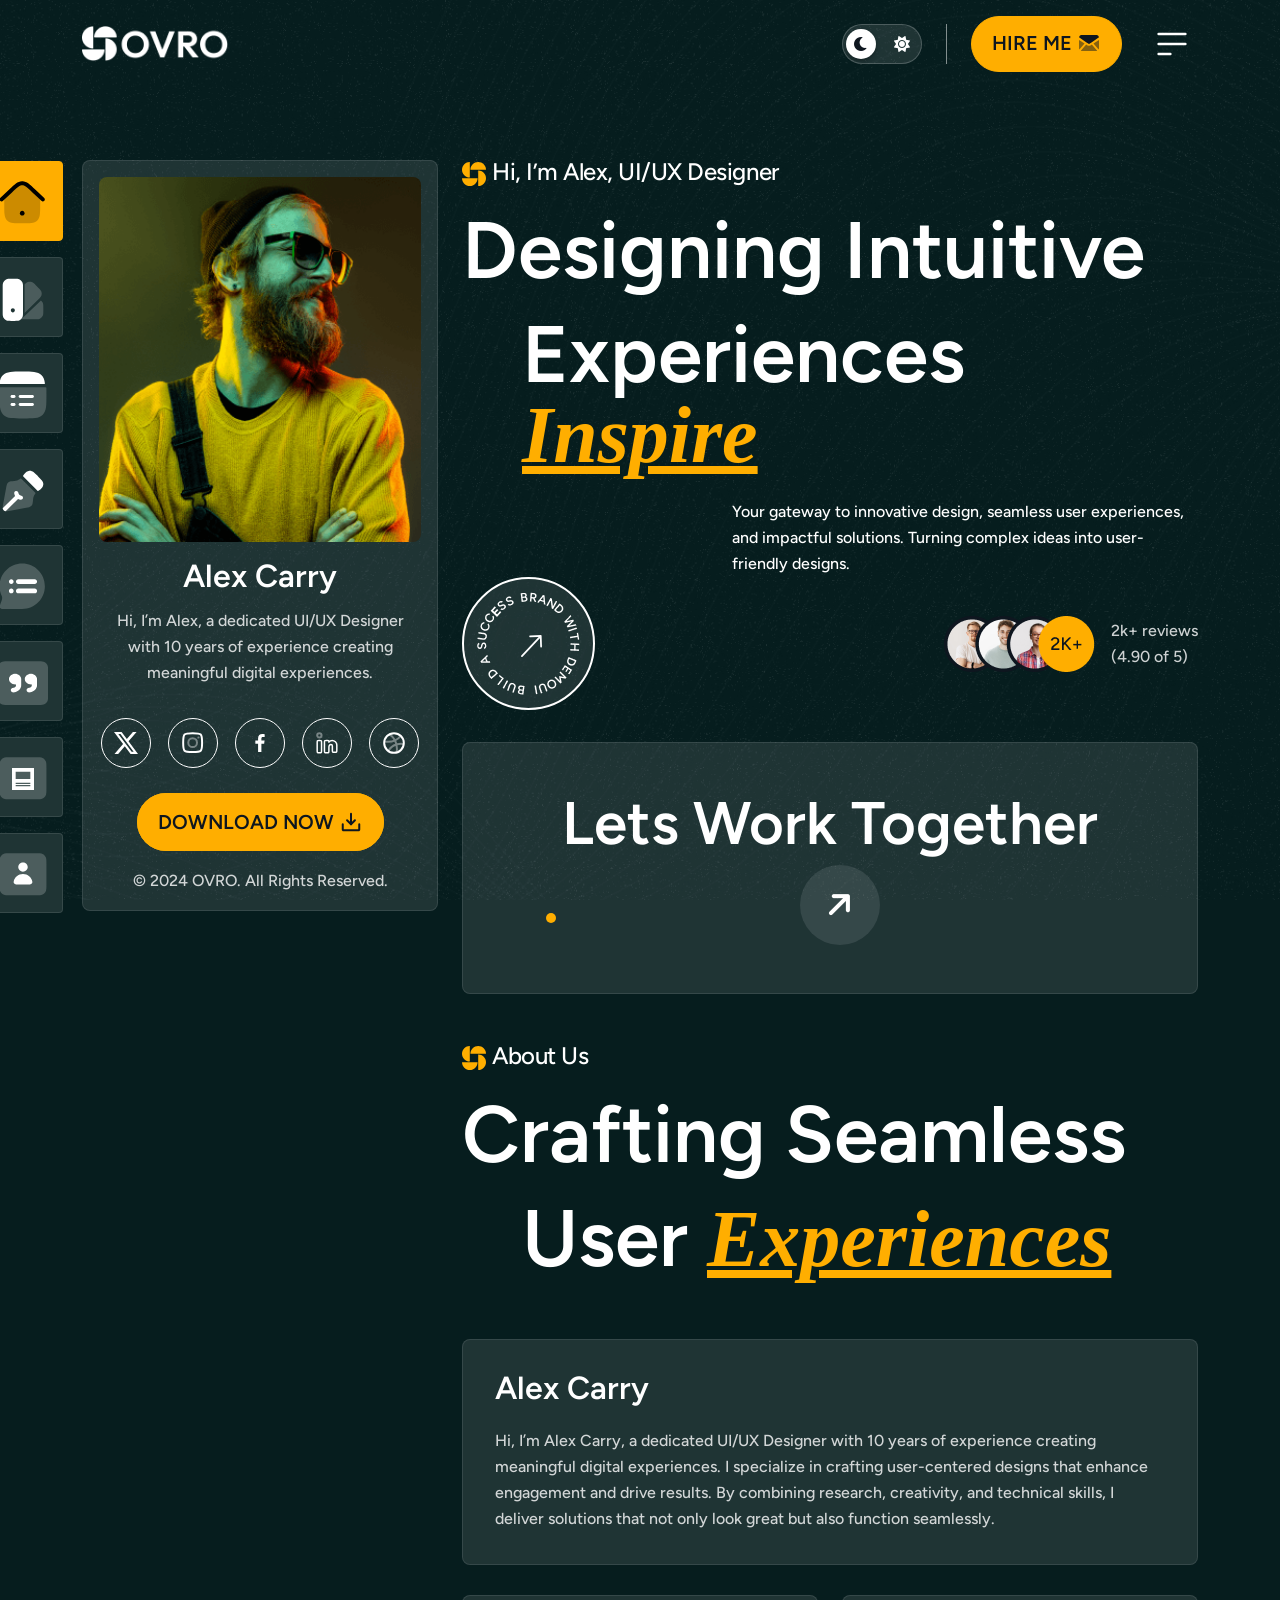
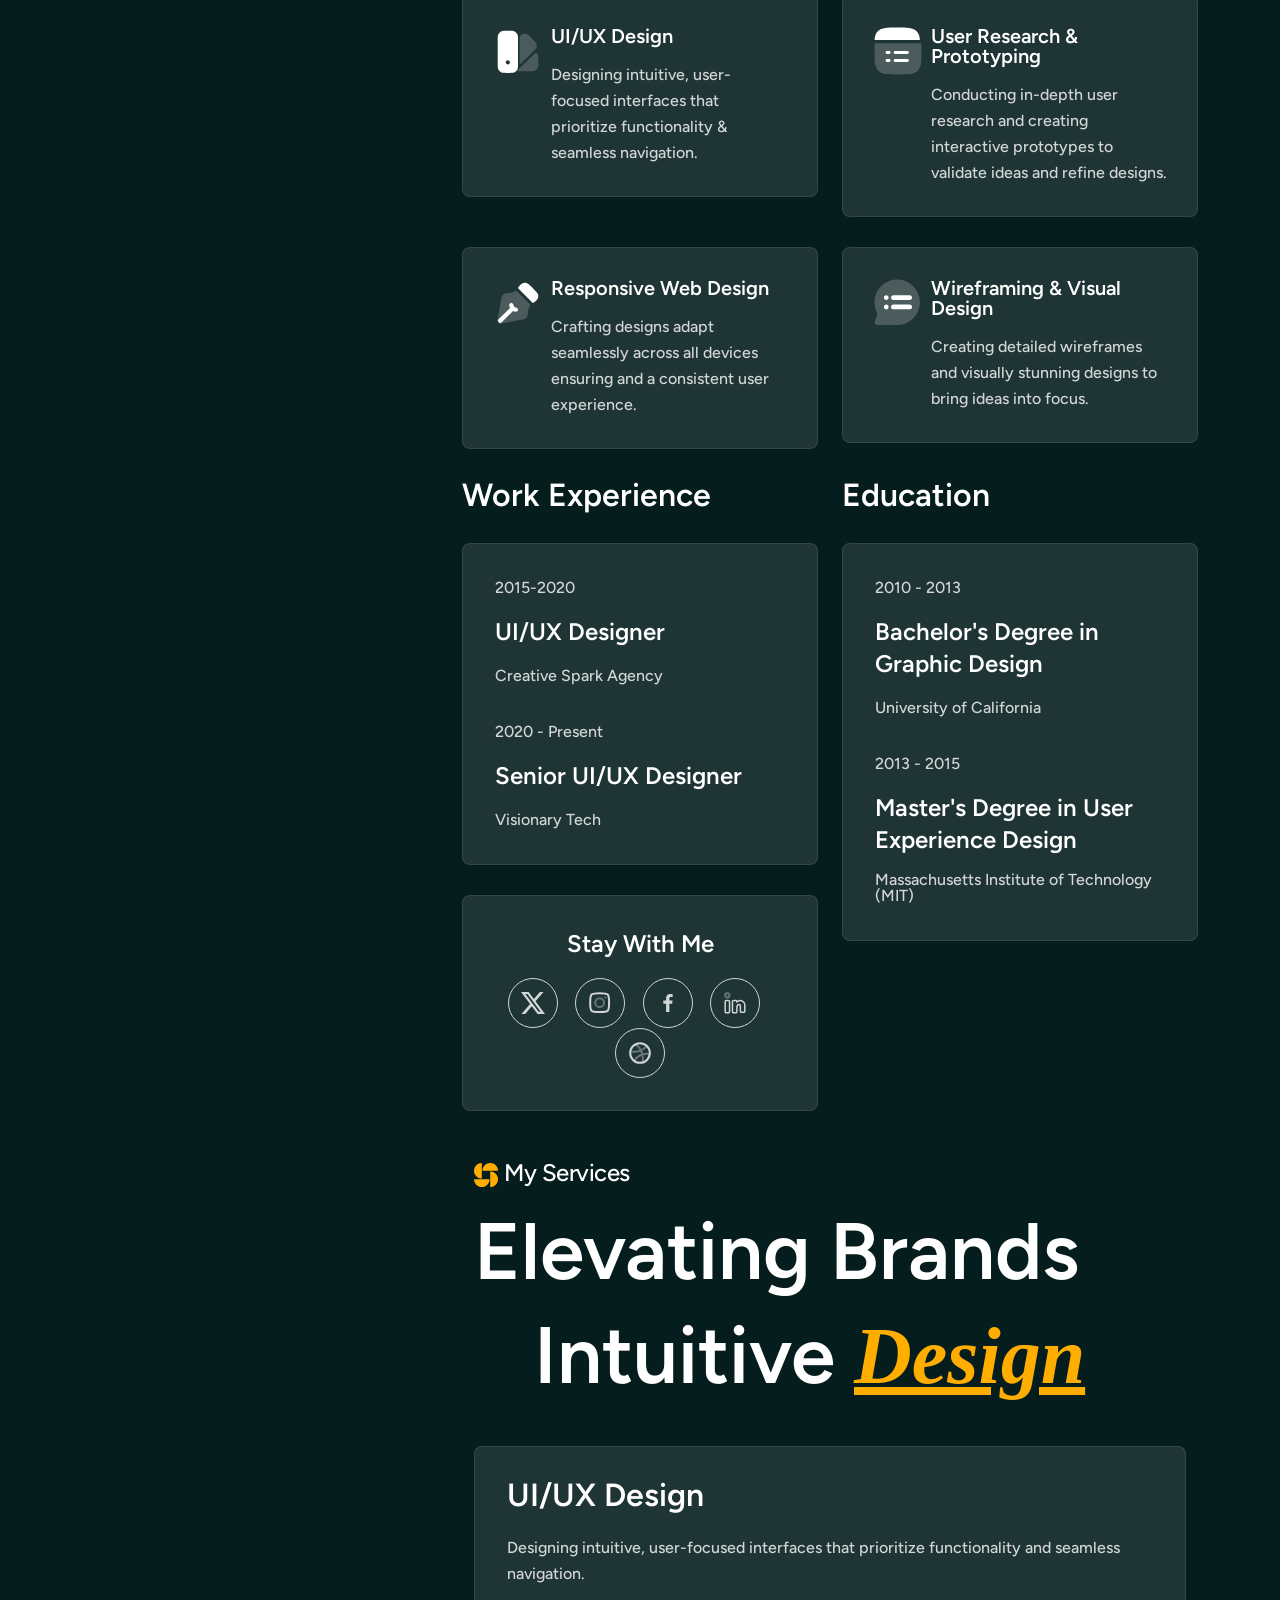
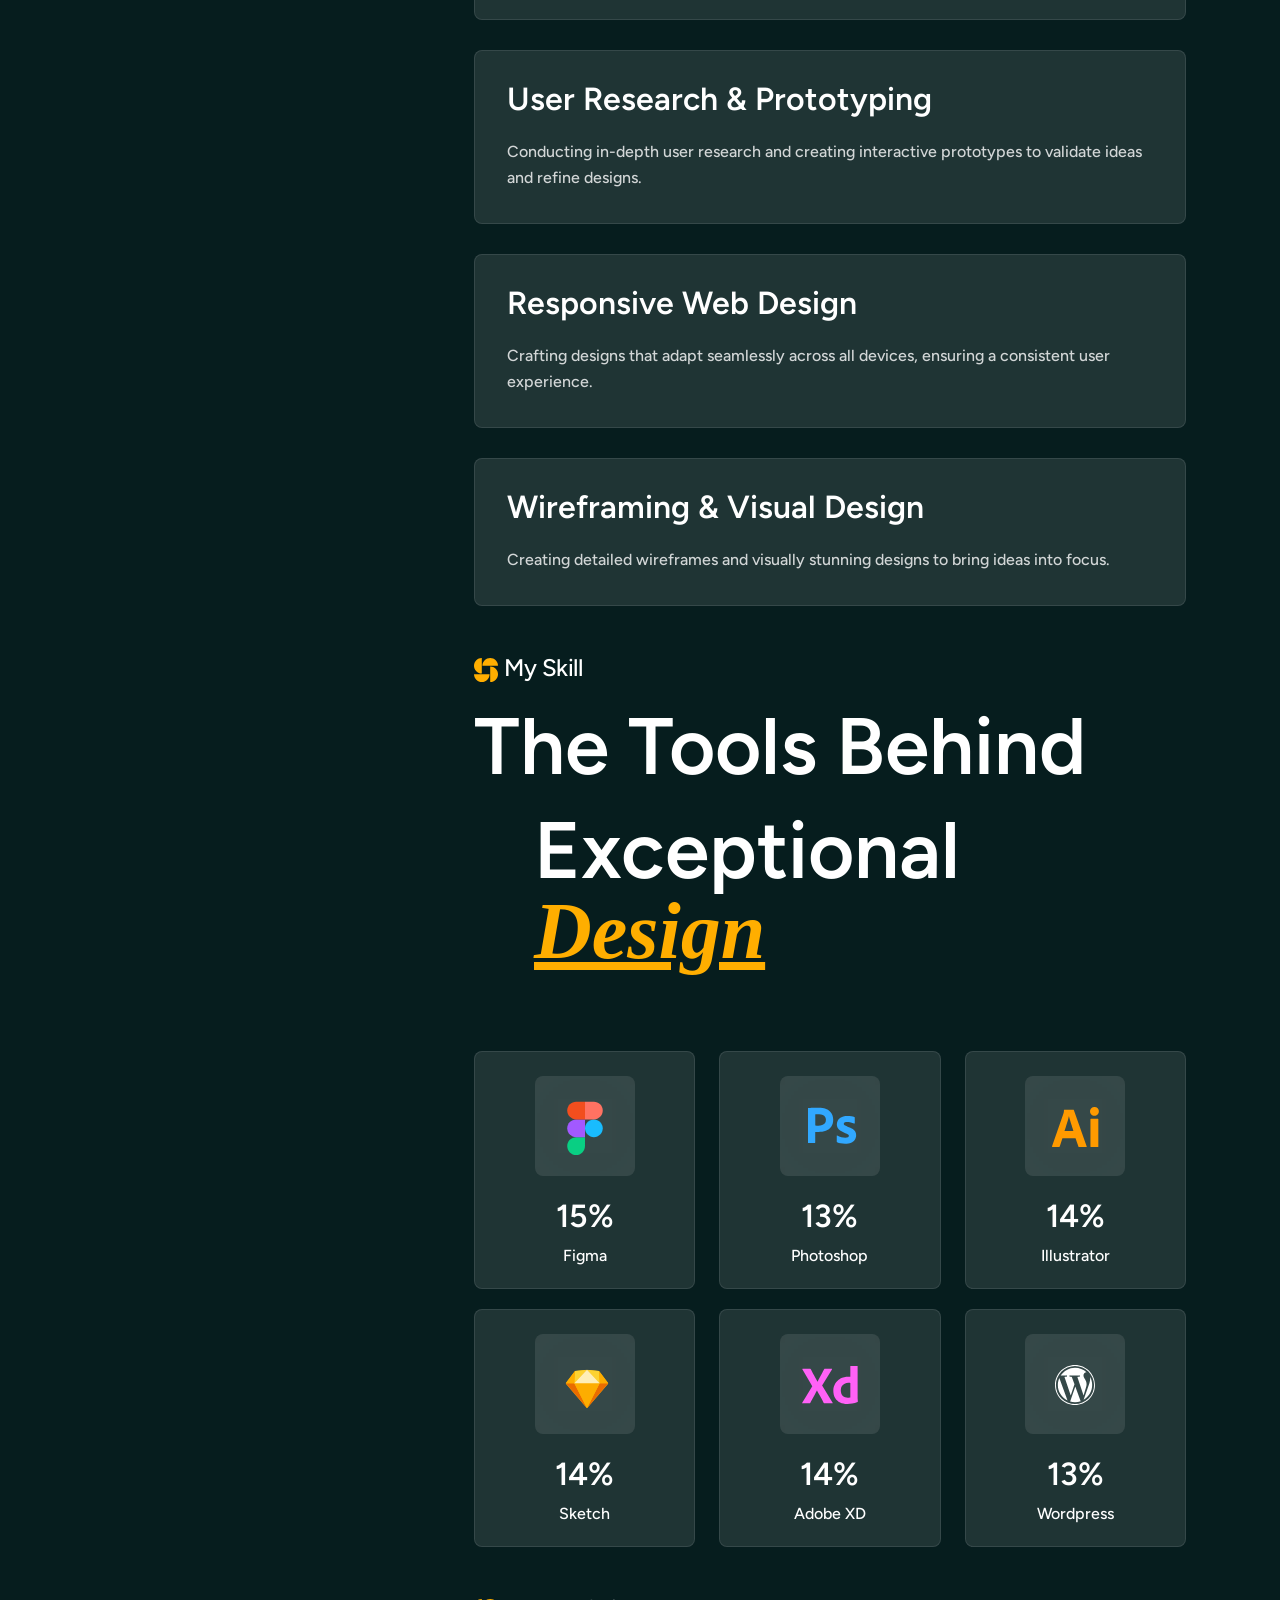
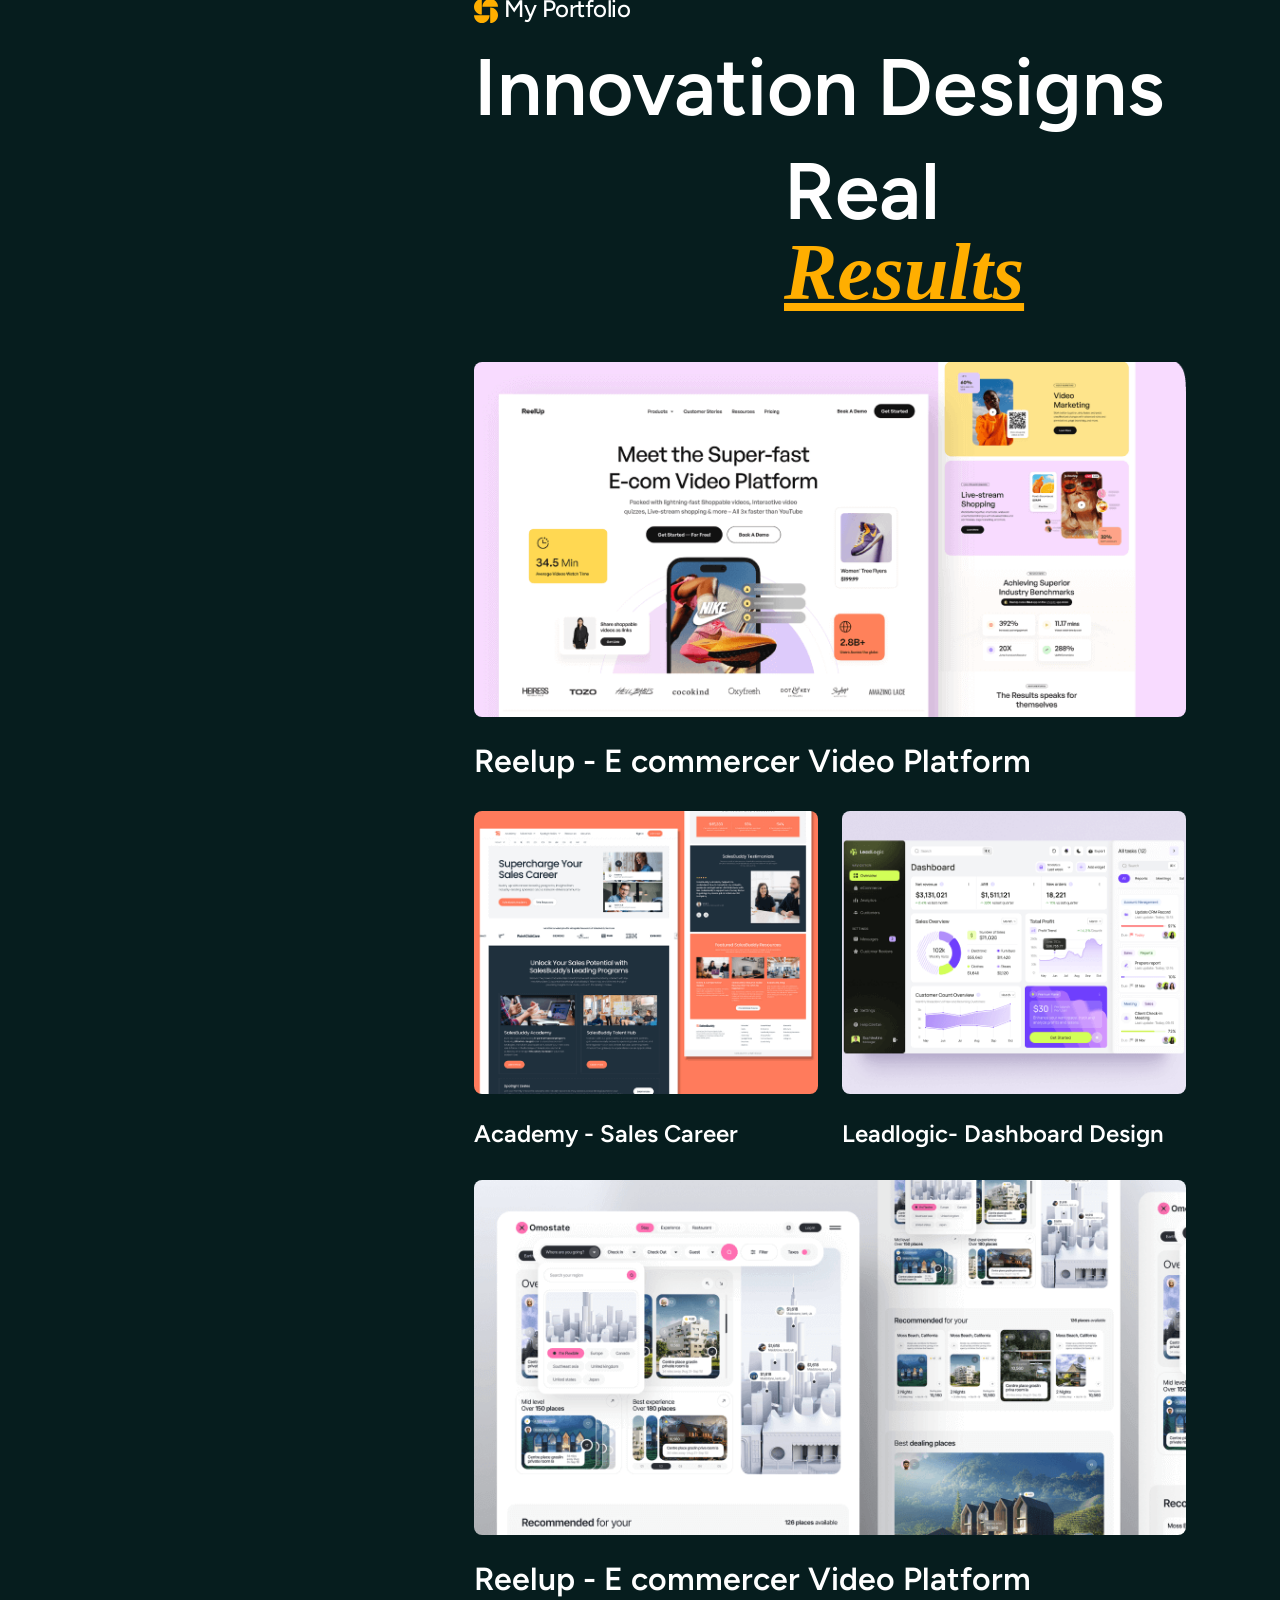
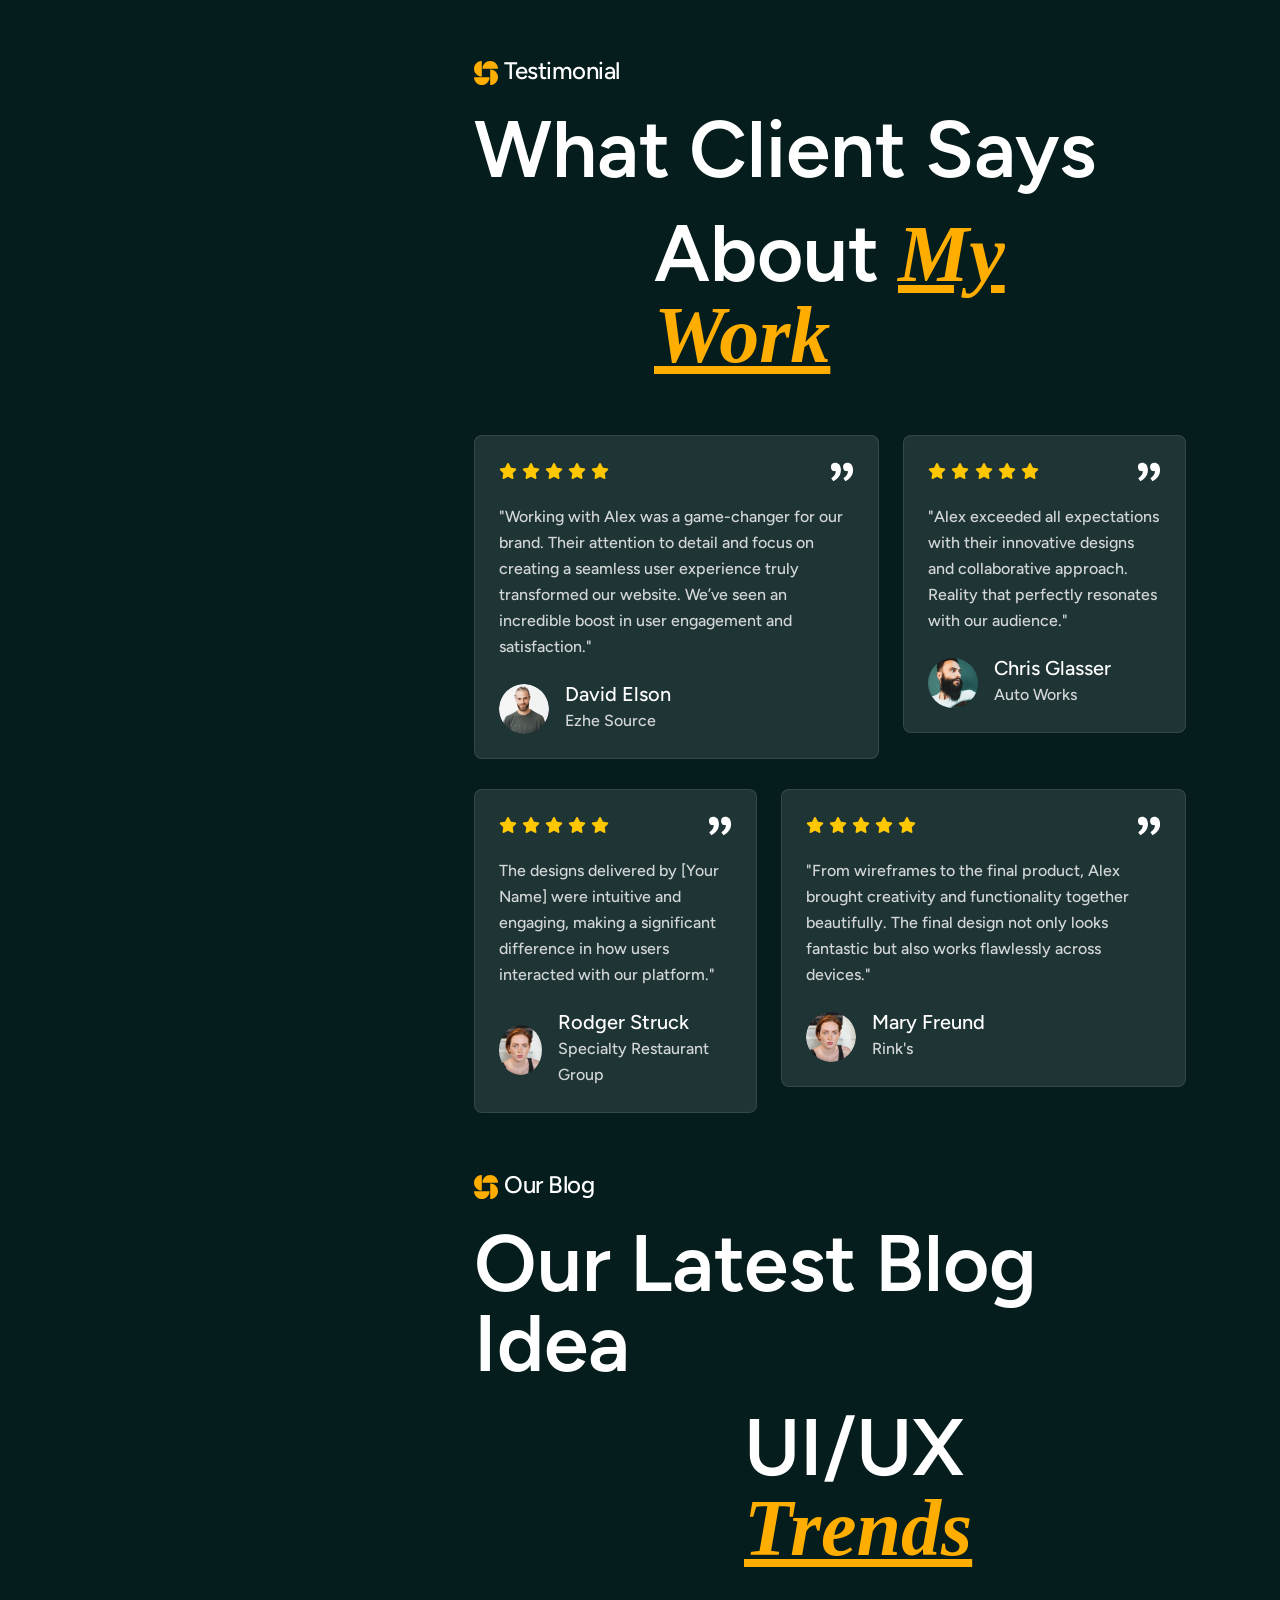
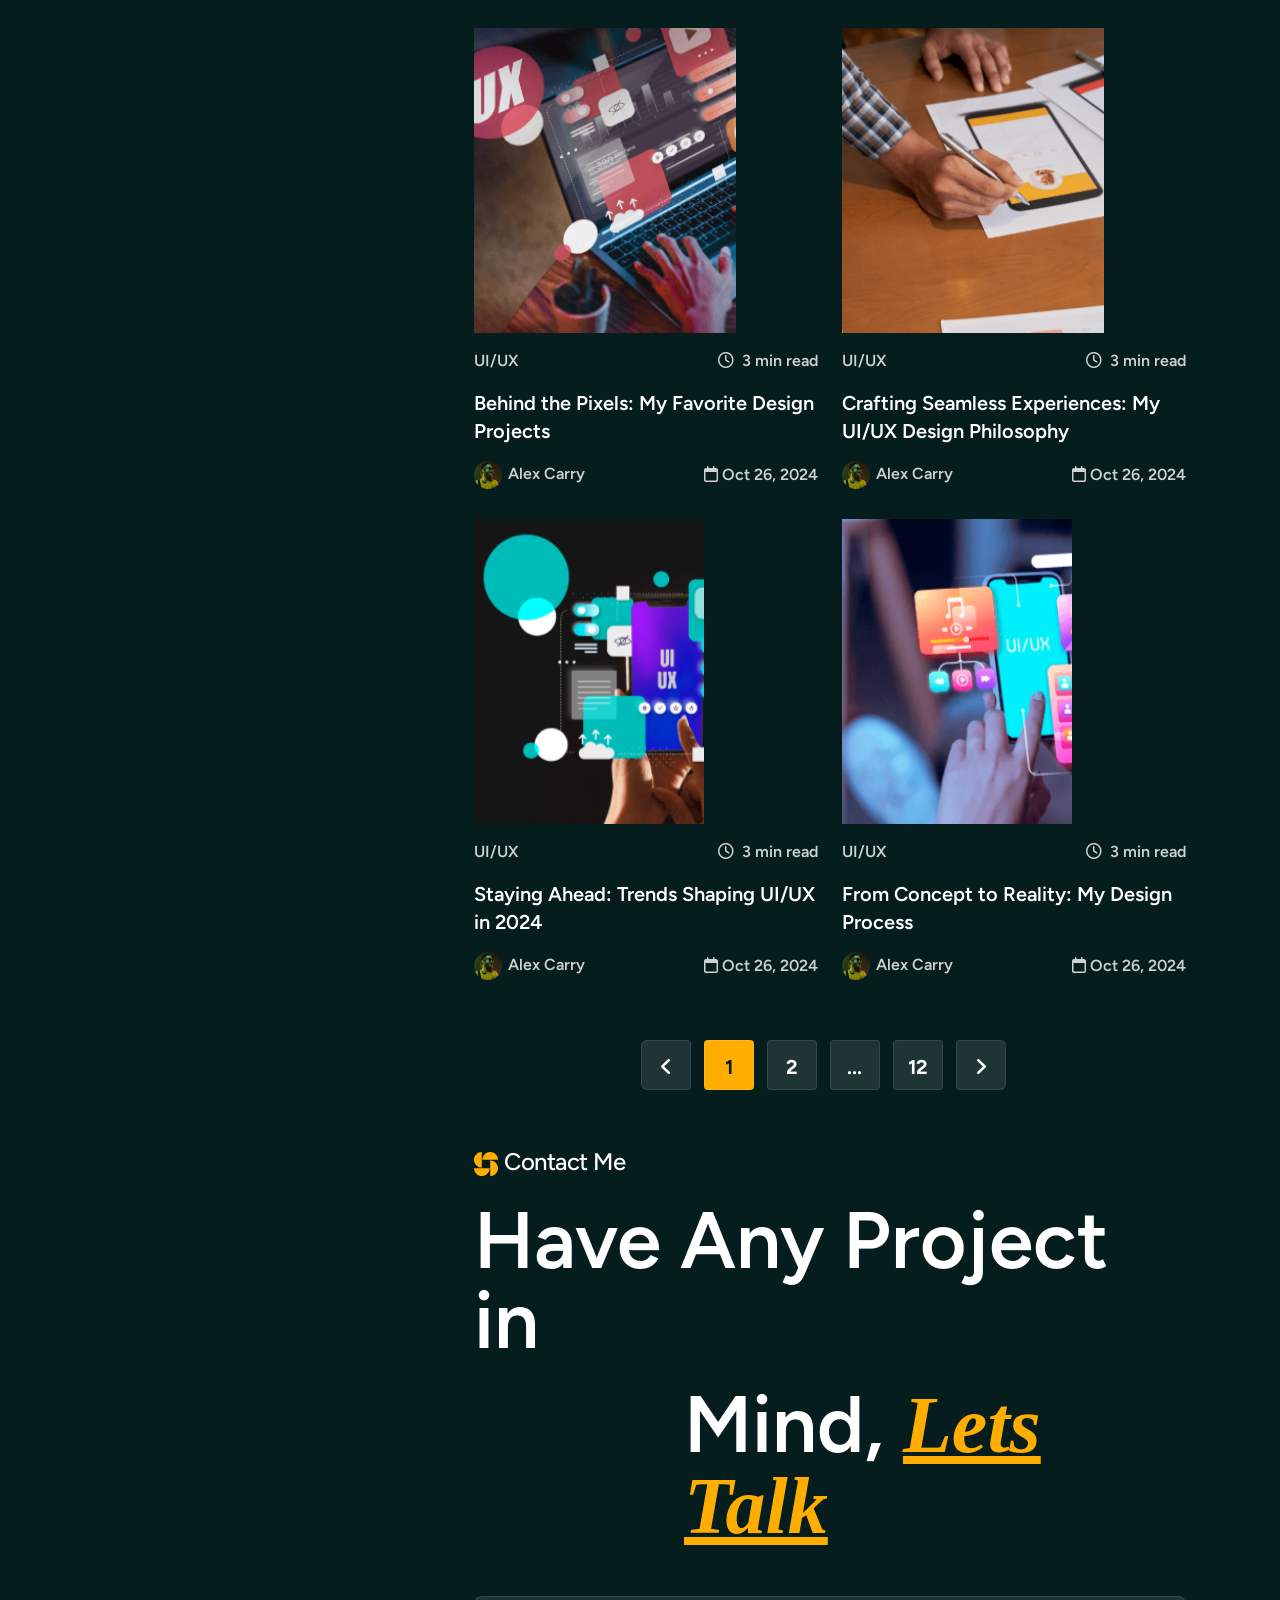
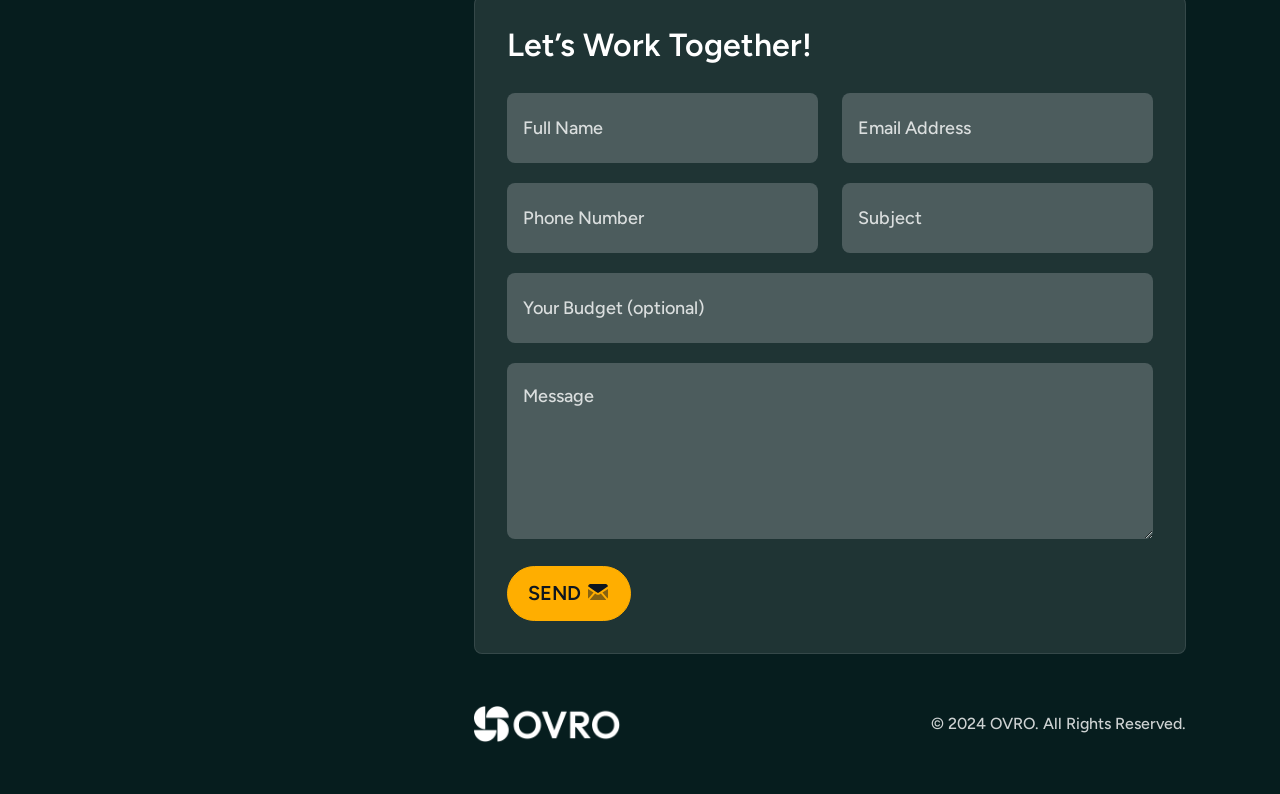
==== index.html @ f04ce926 "files-upload" ====
<!DOCTYPE html>
<html lang="en">
<meta http-equiv="content-type" content="text/html;charset=utf-8" />
<head>
  <meta charset="UTF-8">
  <meta name="viewport" content="width=device-width, initial-scale=1.0">
  <title>Hamza Khalid Malik | Senior UI & UX Designer</title>

  <!--=====FAB ICON=======-->
  <link rel="shortcut icon" href="assets/img/logo/fav-logo1.png" type="image/x-icon">

  <!--===== CSS LINK =======-->
  <link rel="stylesheet" href="assets/css/plugins/bootstrap.min.css">
  <link rel="stylesheet" href="assets/css/plugins/aos.css">
  <link rel="stylesheet" href="assets/css/plugins/fontawesome.css">
  <link rel="stylesheet" href="assets/css/plugins/magnific-popup.css">
  <link rel="stylesheet" href="assets/css/plugins/owlcarousel.min.css">
  <link rel="stylesheet" href="assets/css/plugins/sidebar.css">
  <link rel="stylesheet" href="assets/css/plugins/slick-slider.css">
  <link rel="stylesheet" href="assets/css/plugins/nice-select.css">
  <link rel="stylesheet" href="assets/css/main.css">

  <!--=====  JS SCRIPT LINK =======-->
  <script src="assets/js/plugins/jquery-3-7-1.min.js"></script>
</head>

<body class="body1">

  <!--===== PRELOADER STARTS =======-->
  <div id="preloader">
    <div id="loader"></div>
  </div>
  <!--===== PRELOADER ENDS =======-->
  <div class="procus-cursor" style="transform: translate3d(calc(-50% + 1919px), calc(-50% + 787px), 0px);"></div>
  <div class="procus-cursor2" style="left: 551px; top: 918px;"></div>
  <!--===== PROGRESS STARTS=======-->
  <div class="paginacontainer">
    <div class="progress-wrap">
      <svg class="progress-circle svg-content" width="100%" height="100%" viewBox="-1 -1 102 102">
        <path d="M50,1 a49,49 0 0,1 0,98 a49,49 0 0,1 0,-98" />
      </svg>
    </div>
  </div>
  <!--===== PROGRESS ENDS=======-->

  <!--===== SIDEBAR STARTS=======-->
  <div class="header-site-icon">
    <div class="slide-bar slide-bar1">
      <div class="sidebar-info">
        <div class="sidebar-logo">
          <a href="index.html">
            <img src="assets/img/logo/logo2.png" alt="logo">
          </a>
          <div class="close-mobile-menu">
            <a><i class="fa-solid fa-xmark"></i></a>
          </div>
        </div>
        <div class="sidebar-content">
          <ul>
            <li><a href="#list-item-1">Home</a></li>
            <li><a href="#list-item-2">About Us</a></li>
            <li><a href="#list-item-3">service</a></li>
            <li><a href="#list-item-4">Skill</a></li>
            <li><a href="#list-item-5">Portfolio</a></li>
            <li><a href="#list-item-6">Testimonial</a></li>
            <li><a href="#list-item-7">Blogs</a></li>
            <li><a href="#list-item-8">Contact</a></li>
          </ul>
        </div>
        <div class="space32"></div>
        <div class="space16"></div>
        <div class="btn-area">
          <a href="contact.html" class="vl-btn1">Get in touch now <img src="assets/img/icons/mail1.svg" alt=""></a>
        </div>
        <div class="space40"></div>
        <div class="social-link-area">
          <h3 class="sidebar-heading">Social Links</h3>
          <ul>
            <li>
              <a href="#"><i class="fa-brands fa-facebook-f"></i></a>
              <a href="#"><i class="fa-brands fa-instagram"></i></a>
              <a href="#"><i class="fa-brands fa-linkedin-in"></i></a>
              <a href="#"><i class="fa-brands fa-pinterest-p"></i></a>
              <a href="#"><i class="fa-brands fa-youtube"></i></a>
            </li>
          </ul>
        </div>
        <div class="space40"></div>
        <div class="form-area">
          <h3>Subscribe To Newsletter</h3>
          <form>
            <input type="text" placeholder="Email Address*">
            <button type="submit" class="vl-btn1">subscribe</button>
          </form>
        </div>
      </div>
    </div>
  </div>
  <!--===== SIDEBAR ENDS STARTS=======-->

  <!--=====HEADER START=======-->
  <header>
    <div class="header-area homepage1 header header-sticky " id="header">
      <div class="container">
        <div class="row">
          <div class="col-lg-12">
            <div class="header-elements">
              <div class="site-logo">
                <a href="index.html"><img src="assets/img/logo/logo1.png" alt=""></a>
              </div>
              <div class="btn-area d-lg-flex">
                <div class="theme-toggle-container">
                  <label class="theme-switch">
                    <input type="checkbox" id="theme-toggle">
                    <span class="slider">
                      <i class="fas fa-moon icon moon-icon"></i>
                      <i class="fas fa-sun icon sun-icon"></i>
                    </span>
                  </label>
                </div>
                <a href="contact.html" class="vl-btn1">HIRE ME <span><img src="assets/img/icons/mail1.svg" alt=""></span></a>
                <button class="hamburger_menu"><img src="assets/img/icons/bars-icons1.svg" alt=""></button>
              </div>
            </div>
          </div>
        </div>
      </div>
    </div>
  </header>
  <!--=====HEADER END =======-->

  <!--===== MAIN AREA STARTS =======-->
  <div class="main-hero-area parallaxie">
    <div class="container">
      <div class="row">
        <div class="col-lg-4">
          <div class="personal-contact-box" data-aos="fade-right" data-aos-duration="1000">
            <div id="list-example" class="list-group">
              <a class="list-group-item list-group-item-action active" href="#list-item-1"><img src="assets/img/icons/home1.svg" alt=""><span>Home</span></a>
              <a class="list-group-item list-group-item-action" href="#list-item-2"><img src="assets/img/icons/home2.svg" alt=""> <span>About Us</span></a>
              <a class="list-group-item list-group-item-action" href="#list-item-3"><img src="assets/img/icons/home3.svg" alt=""> <span>Our Service</span></a>
              <a class="list-group-item list-group-item-action" href="#list-item-4"><img src="assets/img/icons/home4.svg" alt=""> <span>My Skill</span></a>
              <a class="list-group-item list-group-item-action" href="#list-item-5"><img src="assets/img/icons/home5.svg" alt=""> <span>Portfolio</span></a>
              <a class="list-group-item list-group-item-action" href="#list-item-6"><img src="assets/img/icons/home6.svg" alt=""> <span>Testimonial</span></a>
              <a class="list-group-item list-group-item-action" href="#list-item-7"><img src="assets/img/icons/home8.svg" alt=""> <span>Our Blog</span></a>
              <a class="list-group-item list-group-item-action m-0" href="#list-item-8"><img src="assets/img/icons/home7.svg" alt=""> <span>Contact Us</span></a>
            </div>
            <div class="img1 image-anime reveal">
              <img src="assets/img/all-images/hero/hero-img1.png" alt="">
            </div>
            <div class="space18"></div>
            <h3>Alex Carry</h3>
            <div class="space16"></div>
            <p>Hi, I’m Alex, a dedicated UI/UX Designer with 10 years of experience creating meaningful digital experiences.</p>
            <div class="space32"></div>
            <ul>
              <li><a href="#"><img src="assets/img/icons/s-icon1.svg" alt=""></a></li>
              <li><a href="#"><img src="assets/img/icons/s-icon2.svg" alt=""></a></li>
              <li><a href="#"><img src="assets/img/icons/s-icon3.svg" alt=""></a></li>
              <li><a href="#"><img src="assets/img/icons/s-icon4.svg" alt=""></a></li>
              <li><a href="#" class="m-0"><img src="assets/img/icons/s-icon5.svg" alt=""></a></li>
            </ul>
            <div class="space44"></div>
            <div class="btn-area1 text-center">
              <a href="assets/img/all-images/hero/cv.pdf" download class="vl-btn1">Download Now <img src="assets/img/icons/download1.svg" alt=""></a>
            </div>
            <div class="space32"></div>
            <p>© 2024 OVRO. All Rights Reserved.</p>
          </div>
        </div>
        <div class="col-lg-8">
          <div data-bs-spy="scroll" data-bs-target="#list-example" data-bs-smooth-scroll="true" class="scrollspy-example" tabindex="0">
            <!--===== HERO AREA STARTS =======-->
            <div id="list-item-1">
              <div class="hero-heading-area heading1">
                <h5 data-aos="fade-left" data-aos-duration="800"><img src="assets/img/icons/sublogo1.svg" alt="">Hi, I’m Alex, UI/UX Designer </h5>
                <div class="space24"></div>
                <h1 data-aos="fade-left" data-aos-duration="900">Designing Intuitive </h1>
                <div class="space24"></div>
                <h1 class="head" data-aos="fade-left" data-aos-duration="1000">Experiences <span>Inspire</span></h1>
                <div class="space24"></div>
                <p data-aos="fade-left" data-aos-duration="1100">Your gateway to innovative design, seamless user experiences, and impactful solutions. Turning complex ideas into user-friendly designs. </p>
                <div class="arrow" data-aos="fade-left" data-aos-duration="1200">
                  <a href="#">
                    <img src="assets/img/elements/elements1.png" alt="" class="elements1 keyframe5">
                    <img src="assets/img/icons/arrow1.svg" alt="" class="arrow1">
                  </a>

                  <div class="images">
                    <img src="assets/img/all-images/others/others1.png" alt="">
                    <p>2k+ reviews <br> (4.90 of 5)</p>
                  </div>
                </div>
                <div class="space32"></div>
                <div class="main-btn-area" data-aos="fade-up" data-aos-duration="1200">
                  <a href="#">Lets Work Together <span><i class="fa-solid fa-arrow-right"></i></span></a>
                </div>
              </div>
            </div>
            <!--===== HERO AREA ENDS =======-->
            <div class="space50"></div>
            <div id="list-item-2">
              <!--===== ABOUT AREA STARTS =======-->
              <div class="about-section-area">
                <div class="heading1">
                  <h5 data-aos="fade-left" data-aos-duration="800"><img src="assets/img/icons/sublogo1.svg" alt="">About Us</h5>
                  <div class="space24"></div>
                  <h1 data-aos="fade-left" data-aos-duration="1000">Crafting Seamless</h1>
                  <div class="space24"></div>
                  <h1 class="head" data-aos="fade-left" data-aos-duration="1100">User <span>Experiences</span></h1>
                </div>
                <div class="space60"></div>
                <div class="about-boxarea">
                  <div class="row">
                    <div class="col-lg-12" data-aos="fade-left" data-aos-duration="1200">
                      <div class="about-main-boxes">
                        <h4>Alex Carry</h4>
                        <div class="space24"></div>
                        <p>Hi, I’m Alex Carry, a dedicated UI/UX Designer with 10 years of experience creating meaningful digital experiences. I specialize in crafting user-centered designs that enhance engagement and drive results. By combining research, creativity, and technical skills, I deliver solutions that not only look great but also function seamlessly. </p>
                      </div>
                    </div>
                    <div class="col-lg-6 col-md-6" data-aos="fade-up" data-aos-duration="900">
                      <div class="about-boxes2">
                        <img src="assets/img/icons/home2.svg" alt="">
                        <div class="content-area">
                          <h4>UI/UX Design</h4>
                          <div class="space16"></div>
                          <p>Designing intuitive, user-focused interfaces that prioritize functionality & seamless navigation.</p>
                        </div>
                      </div>
                    </div>

                    <div class="col-lg-6 col-md-6" data-aos="fade-up" data-aos-duration="1000">
                      <div class="about-boxes2">
                        <img src="assets/img/icons/home3.svg" alt="">
                        <div class="content-area">
                          <h4>User Research & Prototyping</h4>
                          <div class="space16"></div>
                          <p>Conducting in-depth user research and creating interactive prototypes to validate ideas and refine designs.</p>
                        </div>
                      </div>
                    </div>

                    <div class="col-lg-6 col-md-6" data-aos="fade-up" data-aos-duration="1100">
                      <div class="about-boxes2">
                        <img src="assets/img/icons/home4.svg" alt="">
                        <div class="content-area">
                          <h4>Responsive Web Design</h4>
                          <div class="space16"></div>
                          <p>Crafting designs adapt seamlessly across all devices ensuring and a consistent user experience.</p>
                        </div>
                      </div>
                    </div>

                    <div class="col-lg-6 col-md-6" data-aos="fade-up" data-aos-duration="1200">
                      <div class="about-boxes2">
                        <img src="assets/img/icons/home5.svg" alt="">
                        <div class="content-area">
                          <h4>Wireframing & Visual Design</h4>
                          <div class="space16"></div>
                          <p>Creating detailed wireframes and visually stunning designs to bring ideas into focus.</p>
                        </div>
                      </div>
                    </div>
                    <div class="soace20"></div>
                    <div class="col-lg-6 col-md-6">
                      <h3>Work Experience</h3>
                      <div class="space32"></div>
                      <div class="about-others-box" data-aos="zoom-in" data-aos-duration="900">
                        <a href="#">2015-2020</a>
                        <div class="space16"></div>
                        <h4><a href="#">UI/UX Designer</a> </h4>
                        <div class="space16"></div>
                        <p>Creative Spark Agency</p>
                        <div class="space32"></div>
                        <a href="#">2020 - Present</a>
                        <div class="space16"></div>
                        <h4><a href="#">Senior UI/UX Designer </a></h4>
                        <div class="space16"></div>
                        <p>Visionary Tech</p>
                      </div>
                      <div class="about-others-box text-center" data-aos="zoom-in" data-aos-duration="1000">
                        <h4>Stay With Me </h4>
                        <div class="space18"></div>
                        <ul>
                          <li><a href="#"><img src="assets/img/icons/s-icon1.svg" alt=""></a></li>
                          <li><a href="#"><img src="assets/img/icons/s-icon2.svg" alt=""></a></li>
                          <li><a href="#"><img src="assets/img/icons/s-icon3.svg" alt=""></a></li>
                          <li><a href="#"><img src="assets/img/icons/s-icon4.svg" alt=""></a></li>
                          <li><a href="#" class="m-0"><img src="assets/img/icons/s-icon5.svg" alt=""></a></li>
                        </ul>
                      </div>
                    </div>

                    <div class="col-lg-6 col-md-6">
                      <h3>Education</h3>
                      <div class="space32"></div>
                      <div class="about-others-box" data-aos="zoom-in" data-aos-duration="1100">
                        <a href="#">2010 - 2013</a>
                        <div class="space16"></div>
                        <h4><a href="#">Bachelor's Degree in Graphic Design</a> </h4>
                        <div class="space16"></div>
                        <p>University of California</p>
                        <div class="space32"></div>
                        <a href="#">2013 - 2015</a>
                        <div class="space16"></div>
                        <h4><a href="#">Master's Degree in User Experience Design</a></h4>
                        <div class="space16"></div>
                        <p>Massachusetts Institute of Technology (MIT)</p>
                      </div>
                    </div>
                    <div class="space20"></div>
                  </div>
                </div>
              </div>
              <!--===== ABOUT AREA ENDS =======-->
            </div>

            <div id="list-item-3">
              <!--===== SERVICE AREA STARTS =======-->
              <div class="service-section-area">
                <div class="container">
                  <div class="row">
                    <div class="col-lg-12">
                      <div class="service-header heading1">
                        <h5 data-aos="fade-left" data-aos-duration="800"><img src="assets/img/icons/sublogo1.svg" alt="">My Services</h5>
                        <div class="space24"></div>
                        <h2 data-aos="fade-left" data-aos-duration="1000">Elevating Brands</h2>
                        <div class="space24"></div>
                        <h2 class="head" data-aos="fade-left" data-aos-duration="1100">Intuitive <span>Design</span></h2>
                        <div class="space50"></div>
                        <div class="div" data-aos="fade-left" data-aos-duration="900">
                          <div class="service-main-boxes">
                            <h4>UI/UX Design</h4>
                            <div class="space24"></div>
                            <p>Designing intuitive, user-focused interfaces that prioritize functionality and seamless navigation.</p>
                          </div>
                        </div>
                        <div class="space30"></div>
                        <div class="div" data-aos="fade-left" data-aos-duration="1000">
                          <div class="service-main-boxes">
                            <h4>User Research & Prototyping</h4>
                            <div class="space24"></div>
                            <p>Conducting in-depth user research and creating interactive prototypes to validate ideas and refine designs.</p>
                          </div>
                        </div>
                        <div class="space30"></div>
                        <div class="div" data-aos="fade-left" data-aos-duration="1100">
                          <div class="service-main-boxes">
                            <h4>Responsive Web Design</h4>
                            <div class="space24"></div>
                            <p>Crafting designs that adapt seamlessly across all devices, ensuring a consistent user experience.</p>
                          </div>
                        </div>
                        <div class="space30"></div>
                        <div class="div" data-aos="fade-left" data-aos-duration="1200">
                          <div class="service-main-boxes">
                            <h4>Wireframing & Visual Design</h4>
                            <div class="space24"></div>
                            <p>Creating detailed wireframes and visually stunning designs to bring ideas into focus.</p>
                          </div>
                        </div>
                      </div>
                    </div>
                  </div>
                </div>
              </div>
              <!--===== SERVICE AREA ENDS =======-->
            </div>
            <div class="space50"></div>
            <div id="list-item-4">
              <!--===== SKILL AREA STARTS =======-->
              <div class="skill-section-area">
                <div class="container">
                  <div class="row">
                    <div class="col-gl-12">
                      <div class="skill-header heading1">
                        <h5 data-aos="fade-left" data-aos-duration="800"><img src="assets/img/icons/sublogo1.svg" alt="">My Skill</h5>
                        <div class="space24"></div>
                        <h2 data-aos="fade-left" data-aos-duration="1000">The Tools Behind </h2>
                        <div class="space24"></div>
                        <h2 class="head" data-aos="fade-left" data-aos-duration="1100">Exceptional <span>Design</span></h2>
                      </div>
                      <div class="space80"></div>
                      <div class="row">
                        <div class="col-lg-4 col-md-6" data-aos="zoom-out" data-aos-duration="900">
                          <div class="skill-boxarea">
                            <div class="icons">
                              <img src="assets/img/icons/skill1.svg" alt="">
                            </div>
                            <div class="space24"></div>
                            <h3><span class="counter">96</span>%</h3>
                            <div class="space16"></div>
                            <p>Figma</p>
                          </div>
                        </div>

                        <div class="col-lg-4 col-md-6" data-aos="zoom-out" data-aos-duration="1000">
                          <div class="skill-boxarea">
                            <div class="icons">
                              <img src="assets/img/icons/skill2.svg" alt="">
                            </div>
                            <div class="space24"></div>
                            <h3><span class="counter">87</span>%</h3>
                            <div class="space16"></div>
                            <p>Photoshop</p>
                          </div>
                        </div>

                        <div class="col-lg-4 col-md-6" data-aos="zoom-out" data-aos-duration="1100">
                          <div class="skill-boxarea">
                            <div class="icons">
                              <img src="assets/img/icons/skill3.svg" alt="">
                            </div>
                            <div class="space24"></div>
                            <h3><span class="counter">90</span>%</h3>
                            <div class="space16"></div>
                            <p>Illustrator</p>
                          </div>
                        </div>

                        <div class="col-lg-4 col-md-6" data-aos="zoom-out" data-aos-duration="1200">
                          <div class="skill-boxarea">
                            <div class="icons">
                              <img src="assets/img/icons/skill4.svg" alt="">
                            </div>
                            <div class="space24"></div>
                            <h3><span class="counter">89</span>%</h3>
                            <div class="space16"></div>
                            <p>Sketch</p>
                          </div>
                        </div>

                        <div class="col-lg-4 col-md-6" data-aos="zoom-out" data-aos-duration="1000">
                          <div class="skill-boxarea">
                            <div class="icons">
                              <img src="assets/img/icons/skill5.svg" alt="">
                            </div>
                            <div class="space24"></div>
                            <h3><span class="counter">92</span>%</h3>
                            <div class="space16"></div>
                            <p>Adobe XD</p>
                          </div>
                        </div>

                        <div class="col-lg-4 col-md-6" data-aos="zoom-out" data-aos-duration="11000">
                          <div class="skill-boxarea">
                            <div class="icons">
                              <img src="assets/img/icons/skill6.svg" alt="" class="Wordpress">
                            </div>
                            <div class="space24"></div>
                            <h3><span class="counter">85</span>%</h3>
                            <div class="space16"></div>
                            <p>Wordpress</p>
                          </div>
                        </div>
                      </div>
                    </div>
                  </div>
                </div>
              </div>
              <!--===== SKILL AREA ENDS =======-->
            </div>
            <div class="space30"></div>
            <div id="list-item-5">
              <!--===== PORTFOLIO AREA STARTS =======-->
              <div class="portfolio-section-area">
                <div class="container">
                  <div class="row">
                    <div class="col-lg-12">
                      <div class="portfolio-header heading1">
                        <h5 data-aos="fade-left" data-aos-duration="800"><img src="assets/img/icons/sublogo1.svg" alt="">My Portfolio</h5>
                        <div class="space24"></div>
                        <h2 data-aos="fade-left" data-aos-duration="1000">Innovation Designs</h2>
                        <div class="space24"></div>
                        <h2 class="head" data-aos="fade-left" data-aos-duration="1100">Real <span>Results</span></h2>
                      </div>
                    </div>
                    <div class="space50"></div>
                    <div class="col-lg-12" data-aos="fade-left" data-aos-duration="1000">
                      <div class="portfolio-boxarea click-here">
                        <div class="img1">
                          <a href="javascript:void(0)">
                            <img src="assets/img/all-images/portfolio/portfolio-img1.png" alt="">
                          </a>
                        </div>
                        <div class="space24"></div>
                        <a href="javascript:void(0)">Reelup - E commercer Video Platform</a>
                      </div>
                    </div>

                    <div class="col-lg-6 col-md-6" data-aos="fade-left" data-aos-duration="1100">
                      <div class="portfolio-boxarea2 click-here">
                        <div class="img1">
                          <a href="javascript:void(0)">
                            <img src="assets/img/all-images/portfolio/portfolio-img3.png" alt="">
                          </a>
                        </div>
                        <div class="space24"></div>
                        <a href="javascript:void(0)">Academy - Sales Career</a>
                      </div>
                    </div>

                    <div class="col-lg-6 col-md-6" data-aos="fade-left" data-aos-duration="1200">
                      <div class="portfolio-boxarea2 click-here">
                        <div class="img1">
                          <a href="javascript:void(0)">
                            <img src="assets/img/all-images/portfolio/portfolio-img4.png" alt="">
                          </a>
                        </div>
                        <div class="space24"></div>
                        <a href="javascript:void(0)">Leadlogic- Dashboard Design</a>
                      </div>
                    </div>

                    <div class="col-lg-12" data-aos="fade-left" data-aos-duration="1100">
                      <div class="portfolio-boxarea click-here">
                        <div class="img1">
                          <a href="javascript:void(0)">
                            <img src="assets/img/all-images/portfolio/portfolio-img2.png" alt="">
                          </a>
                        </div>
                        <div class="space24"></div>
                        <a href="javascript:void(0)">Reelup - E commercer Video Platform</a>
                      </div>
                    </div>
                  </div>
                </div>
              </div>
              <!--===== PORTFOLIO AREA ENDS =======-->
            </div>
            <div class="space30"></div>
            <div id="list-item-6">
              <!--===== TESTIMONIAL AREA STARTS =======-->
              <div class="testimonial-section-area">
                <div class="container">
                  <div class="row">
                    <div class="col-lg-12">
                      <div class="testimonial-header heading1">
                        <h5 data-aos="fade-left" data-aos-duration="900"><img src="assets/img/icons/sublogo1.svg" alt="">Testimonial</h5>
                        <div class="space24"></div>
                        <h2 data-aos="fade-left" data-aos-duration="1000">What Client Says </h2>
                        <div class="space24"></div>
                        <h2 class="head" data-aos="fade-left" data-aos-duration="1100">About <span> My Work</span></h2>
                      </div>
                      <div class="space60"></div>
                    </div>
                    <div class="col-lg-7 col-md-6" data-aos="zoom-in" data-aos-duration="900">
                      <div class="testimonial-boxarea">
                        <div class="list">
                          <ul>
                            <li><i class="fa-solid fa-star"></i></li>
                            <li><i class="fa-solid fa-star"></i></li>
                            <li><i class="fa-solid fa-star"></i></li>
                            <li><i class="fa-solid fa-star"></i></li>
                            <li><i class="fa-solid fa-star"></i></li>
                          </ul>
                          <svg xmlns="http://www.w3.org/2000/svg" width="24" height="20" viewBox="0 0 24 20" fill="none">
                            <path d="M13.077 4.99278C13.077 6.16612 13.3836 7.15145 13.997 7.94878C14.4316 8.49812 15.0214 8.859 15.7663 9.03145C16.4996 9.20212 17.193 9.21412 17.8196 9.06878C18.033 10.3354 17.6863 11.6768 16.8063 13.0981C15.9245 14.5186 14.7876 15.5866 13.3956 16.3021L15.5036 19.3354C16.5703 18.8074 17.5836 18.1381 18.517 17.3288C19.4636 16.5194 20.3036 15.5888 21.0503 14.5368C21.797 13.4848 22.357 12.2968 22.717 10.9501C23.077 9.60345 23.177 8.23012 23.005 6.81678C22.781 4.95012 22.1783 3.45678 21.197 2.35011C20.2165 1.22923 18.9952 0.668781 17.533 0.668781C16.2463 0.668781 15.1783 1.05545 14.333 1.83945C13.4965 2.60745 13.0787 3.65989 13.0796 4.99678L13.077 4.99278ZM0.911625 4.99278C0.911625 6.16612 1.21829 7.15145 1.83162 7.94878C2.26718 8.50878 2.85696 8.87189 3.60096 9.03812C4.34763 9.20256 5.03207 9.21234 5.65429 9.06745C5.86762 10.3208 5.53429 11.6674 4.65162 13.0941C3.77163 14.5074 2.63563 15.5741 1.24363 16.2941L3.34629 19.3354C4.41385 18.8074 5.41829 18.1386 6.35962 17.3288C7.31482 16.5074 8.16322 15.5694 8.88496 14.5368C9.62629 13.4834 10.1783 12.2968 10.5383 10.9501C10.904 9.6045 11.0023 8.20023 10.8276 6.81678C10.6063 4.95012 10.0063 3.45678 9.02762 2.35011C8.04985 1.23723 6.83074 0.680782 5.37029 0.680782C4.0814 0.679005 3.01385 1.06878 2.16762 1.85011C1.33118 2.61811 0.912514 3.67056 0.911625 5.00745V4.99278Z" fill="white" />
                          </svg>
                        </div>
                        <div class="space20"></div>
                        <p>"Working with Alex was a game-changer for our brand. Their attention to detail and focus on creating a seamless user experience truly transformed our website. We’ve seen an incredible boost in user engagement and satisfaction."</p>
                        <div class="space24"></div>
                        <div class="mans-area">
                          <div class="man">
                            <img src="assets/img/all-images/testimonials/tesi-img1.png" alt="">
                          </div>
                          <div class="content">
                            <a href="#">David Elson</a>
                            <p>Ezhe Source</p>
                          </div>
                        </div>
                      </div>
                    </div>
                    <div class="col-lg-5 col-md-6" data-aos="zoom-in" data-aos-duration="1000">
                      <div class="testimonial-boxarea">
                        <div class="list">
                          <ul>
                            <li><i class="fa-solid fa-star"></i></li>
                            <li><i class="fa-solid fa-star"></i></li>
                            <li><i class="fa-solid fa-star"></i></li>
                            <li><i class="fa-solid fa-star"></i></li>
                            <li><i class="fa-solid fa-star"></i></li>
                          </ul>
                          <svg xmlns="http://www.w3.org/2000/svg" width="24" height="20" viewBox="0 0 24 20" fill="none">
                            <path d="M13.077 4.99278C13.077 6.16612 13.3836 7.15145 13.997 7.94878C14.4316 8.49812 15.0214 8.859 15.7663 9.03145C16.4996 9.20212 17.193 9.21412 17.8196 9.06878C18.033 10.3354 17.6863 11.6768 16.8063 13.0981C15.9245 14.5186 14.7876 15.5866 13.3956 16.3021L15.5036 19.3354C16.5703 18.8074 17.5836 18.1381 18.517 17.3288C19.4636 16.5194 20.3036 15.5888 21.0503 14.5368C21.797 13.4848 22.357 12.2968 22.717 10.9501C23.077 9.60345 23.177 8.23012 23.005 6.81678C22.781 4.95012 22.1783 3.45678 21.197 2.35011C20.2165 1.22923 18.9952 0.668781 17.533 0.668781C16.2463 0.668781 15.1783 1.05545 14.333 1.83945C13.4965 2.60745 13.0787 3.65989 13.0796 4.99678L13.077 4.99278ZM0.911625 4.99278C0.911625 6.16612 1.21829 7.15145 1.83162 7.94878C2.26718 8.50878 2.85696 8.87189 3.60096 9.03812C4.34763 9.20256 5.03207 9.21234 5.65429 9.06745C5.86762 10.3208 5.53429 11.6674 4.65162 13.0941C3.77163 14.5074 2.63563 15.5741 1.24363 16.2941L3.34629 19.3354C4.41385 18.8074 5.41829 18.1386 6.35962 17.3288C7.31482 16.5074 8.16322 15.5694 8.88496 14.5368C9.62629 13.4834 10.1783 12.2968 10.5383 10.9501C10.904 9.6045 11.0023 8.20023 10.8276 6.81678C10.6063 4.95012 10.0063 3.45678 9.02762 2.35011C8.04985 1.23723 6.83074 0.680782 5.37029 0.680782C4.0814 0.679005 3.01385 1.06878 2.16762 1.85011C1.33118 2.61811 0.912514 3.67056 0.911625 5.00745V4.99278Z" fill="white" />
                          </svg>
                        </div>
                        <div class="space20"></div>
                        <p>"Alex exceeded all expectations with their innovative designs and collaborative approach. Reality that perfectly resonates with our audience."</p>
                        <div class="space24"></div>
                        <div class="mans-area">
                          <div class="man">
                            <img src="assets/img/all-images/testimonials/tesi-img2.png" alt="">
                          </div>
                          <div class="content">
                            <a href="#">Chris Glasser</a>
                            <p>Auto Works</p>
                          </div>
                        </div>
                      </div>
                    </div>

                    <div class="col-lg-5 col-md-6" data-aos="zoom-in" data-aos-duration="1100">
                      <div class="testimonial-boxarea">
                        <div class="list">
                          <ul>
                            <li><i class="fa-solid fa-star"></i></li>
                            <li><i class="fa-solid fa-star"></i></li>
                            <li><i class="fa-solid fa-star"></i></li>
                            <li><i class="fa-solid fa-star"></i></li>
                            <li><i class="fa-solid fa-star"></i></li>
                          </ul>
                          <svg xmlns="http://www.w3.org/2000/svg" width="24" height="20" viewBox="0 0 24 20" fill="none">
                            <path d="M13.077 4.99278C13.077 6.16612 13.3836 7.15145 13.997 7.94878C14.4316 8.49812 15.0214 8.859 15.7663 9.03145C16.4996 9.20212 17.193 9.21412 17.8196 9.06878C18.033 10.3354 17.6863 11.6768 16.8063 13.0981C15.9245 14.5186 14.7876 15.5866 13.3956 16.3021L15.5036 19.3354C16.5703 18.8074 17.5836 18.1381 18.517 17.3288C19.4636 16.5194 20.3036 15.5888 21.0503 14.5368C21.797 13.4848 22.357 12.2968 22.717 10.9501C23.077 9.60345 23.177 8.23012 23.005 6.81678C22.781 4.95012 22.1783 3.45678 21.197 2.35011C20.2165 1.22923 18.9952 0.668781 17.533 0.668781C16.2463 0.668781 15.1783 1.05545 14.333 1.83945C13.4965 2.60745 13.0787 3.65989 13.0796 4.99678L13.077 4.99278ZM0.911625 4.99278C0.911625 6.16612 1.21829 7.15145 1.83162 7.94878C2.26718 8.50878 2.85696 8.87189 3.60096 9.03812C4.34763 9.20256 5.03207 9.21234 5.65429 9.06745C5.86762 10.3208 5.53429 11.6674 4.65162 13.0941C3.77163 14.5074 2.63563 15.5741 1.24363 16.2941L3.34629 19.3354C4.41385 18.8074 5.41829 18.1386 6.35962 17.3288C7.31482 16.5074 8.16322 15.5694 8.88496 14.5368C9.62629 13.4834 10.1783 12.2968 10.5383 10.9501C10.904 9.6045 11.0023 8.20023 10.8276 6.81678C10.6063 4.95012 10.0063 3.45678 9.02762 2.35011C8.04985 1.23723 6.83074 0.680782 5.37029 0.680782C4.0814 0.679005 3.01385 1.06878 2.16762 1.85011C1.33118 2.61811 0.912514 3.67056 0.911625 5.00745V4.99278Z" fill="white" />
                          </svg>
                        </div>
                        <div class="space20"></div>
                        <p>The designs delivered by [Your Name] were intuitive and engaging, making a significant difference in how users interacted with our platform."</p>
                        <div class="space24"></div>
                        <div class="mans-area">
                          <div class="man">
                            <img src="assets/img/all-images/testimonials/tesi-img3.png" alt="">
                          </div>
                          <div class="content">
                            <a href="#">Rodger Struck</a>
                            <p>Specialty Restaurant Group</p>
                          </div>
                        </div>
                      </div>
                    </div>
                    <div class="col-lg-7 col-md-6" data-aos="zoom-in" data-aos-duration="1200">
                      <div class="testimonial-boxarea">
                        <div class="list">
                          <ul>
                            <li><i class="fa-solid fa-star"></i></li>
                            <li><i class="fa-solid fa-star"></i></li>
                            <li><i class="fa-solid fa-star"></i></li>
                            <li><i class="fa-solid fa-star"></i></li>
                            <li><i class="fa-solid fa-star"></i></li>
                          </ul>
                          <svg xmlns="http://www.w3.org/2000/svg" width="24" height="20" viewBox="0 0 24 20" fill="none">
                            <path d="M13.077 4.99278C13.077 6.16612 13.3836 7.15145 13.997 7.94878C14.4316 8.49812 15.0214 8.859 15.7663 9.03145C16.4996 9.20212 17.193 9.21412 17.8196 9.06878C18.033 10.3354 17.6863 11.6768 16.8063 13.0981C15.9245 14.5186 14.7876 15.5866 13.3956 16.3021L15.5036 19.3354C16.5703 18.8074 17.5836 18.1381 18.517 17.3288C19.4636 16.5194 20.3036 15.5888 21.0503 14.5368C21.797 13.4848 22.357 12.2968 22.717 10.9501C23.077 9.60345 23.177 8.23012 23.005 6.81678C22.781 4.95012 22.1783 3.45678 21.197 2.35011C20.2165 1.22923 18.9952 0.668781 17.533 0.668781C16.2463 0.668781 15.1783 1.05545 14.333 1.83945C13.4965 2.60745 13.0787 3.65989 13.0796 4.99678L13.077 4.99278ZM0.911625 4.99278C0.911625 6.16612 1.21829 7.15145 1.83162 7.94878C2.26718 8.50878 2.85696 8.87189 3.60096 9.03812C4.34763 9.20256 5.03207 9.21234 5.65429 9.06745C5.86762 10.3208 5.53429 11.6674 4.65162 13.0941C3.77163 14.5074 2.63563 15.5741 1.24363 16.2941L3.34629 19.3354C4.41385 18.8074 5.41829 18.1386 6.35962 17.3288C7.31482 16.5074 8.16322 15.5694 8.88496 14.5368C9.62629 13.4834 10.1783 12.2968 10.5383 10.9501C10.904 9.6045 11.0023 8.20023 10.8276 6.81678C10.6063 4.95012 10.0063 3.45678 9.02762 2.35011C8.04985 1.23723 6.83074 0.680782 5.37029 0.680782C4.0814 0.679005 3.01385 1.06878 2.16762 1.85011C1.33118 2.61811 0.912514 3.67056 0.911625 5.00745V4.99278Z" fill="white" />
                          </svg>
                        </div>
                        <div class="space20"></div>
                        <p>"From wireframes to the final product, Alex brought creativity and functionality together beautifully. The final design not only looks fantastic but also works flawlessly across devices." </p>
                        <div class="space24"></div>
                        <div class="mans-area">
                          <div class="man">
                            <img src="assets/img/all-images/testimonials/tesi-img3.png" alt="">
                          </div>
                          <div class="content">
                            <a href="#">Mary Freund</a>
                            <p>Rink's</p>
                          </div>
                        </div>
                      </div>
                    </div>
                  </div>
                </div>
              </div>
              <!--===== TESTIMONIAL AREA ENDS =======-->
            </div>
            <div class="space30"></div>
            <div id="list-item-7">
              <!--===== BLOG AREA STARTS =======-->
              <div class="blog-section-area">
                <div class="container">
                  <div class="row">
                    <div class="col-lg-12">
                      <div class="blog-header heading1">
                        <h5 data-aos="fade-left" data-aos-duration="900"><img src="assets/img/icons/sublogo1.svg" alt="">Our Blog</h5>
                        <div class="space24"></div>
                        <h2 data-aos="fade-left" data-aos-duration="1000">Our Latest Blog Idea </h2>
                        <div class="space24"></div>
                        <h2 class="head" data-aos="fade-left" data-aos-duration="1200">UI/UX <span>Trends</span></h2>
                        <div class="space60"></div>
                        <div class="row">
                          <div class="col-lg-6 col-md-6">
                            <div class="blog-boxarea">
                              <div class="img1 reveal">
                                <a href="blog-single.html"> <img src="assets/img/all-images/blog/blog-img1.png" alt=""></a>
                              </div>
                              <div class="content-area">
                                <ul>
                                  <li><a href="#">UI/UX</a></li>
                                  <li><a href="#"><i class="fa-regular fa-clock"></i> 3 min read</a></li>
                                </ul>
                                <div class="space16"></div>
                                <a href="blog-single.html">Behind the Pixels: My Favorite Design Projects</a>
                                <div class="space16"></div>
                                <ul>
                                  <li><a href="#"><img src="assets/img/all-images/blog/blog-img5.png" alt="">Alex Carry</a></li>
                                  <li><a href="#"><i class="fa-regular fa-calendar"></i>Oct 26, 2024 </a></li>
                                </ul>
                              </div>
                            </div>
                          </div>
                          <div class="col-lg-6 col-md-6">
                            <div class="blog-boxarea">
                              <div class="img1 reveal">
                                <a href="blog-single.html"><img src="assets/img/all-images/blog/blog-img2.png" alt=""></a>
                              </div>
                              <div class="content-area">
                                <ul>
                                  <li><a href="#">UI/UX</a></li>
                                  <li><a href="#"><i class="fa-regular fa-clock"></i> 3 min read</a></li>
                                </ul>
                                <div class="space16"></div>
                                <a href="blog-single.html">Crafting Seamless Experiences: My UI/UX Design Philosophy</a>
                                <div class="space16"></div>
                                <ul>
                                  <li><a href="#"><img src="assets/img/all-images/blog/blog-img5.png" alt="">Alex Carry</a></li>
                                  <li><a href="#"><i class="fa-regular fa-calendar"></i>Oct 26, 2024 </a></li>
                                </ul>
                              </div>
                            </div>
                          </div>

                          <div class="col-lg-6 col-md-6">
                            <div class="blog-boxarea">
                              <div class="img1 reveal">
                                <a href="blog-single.html"> <img src="assets/img/all-images/blog/blog-img3.png" alt=""></a>
                              </div>
                              <div class="content-area">
                                <ul>
                                  <li><a href="#">UI/UX</a></li>
                                  <li><a href="#"><i class="fa-regular fa-clock"></i> 3 min read</a></li>
                                </ul>
                                <div class="space16"></div>
                                <a href="blog-single.html">Staying Ahead: Trends Shaping UI/UX in 2024</a>
                                <div class="space16"></div>
                                <ul>
                                  <li><a href="#"><img src="assets/img/all-images/blog/blog-img5.png" alt="">Alex Carry</a></li>
                                  <li><a href="#"><i class="fa-regular fa-calendar"></i>Oct 26, 2024 </a></li>
                                </ul>
                              </div>
                            </div>
                          </div>

                          <div class="col-lg-6 col-md-6">
                            <div class="blog-boxarea">
                              <div class="img1 reveal">
                                <a href="blog-single.html"><img src="assets/img/all-images/blog/blog-img4.png" alt=""></a>
                              </div>
                              <div class="content-area">
                                <ul>
                                  <li><a href="#">UI/UX</a></li>
                                  <li><a href="#"><i class="fa-regular fa-clock"></i> 3 min read</a></li>
                                </ul>
                                <div class="space16"></div>
                                <a href="blog-single.html">From Concept to Reality: My Design Process</a>
                                <div class="space16"></div>
                                <ul>
                                  <li><a href="#"><img src="assets/img/all-images/blog/blog-img5.png" alt="">Alex Carry</a></li>
                                  <li><a href="#"><i class="fa-regular fa-calendar"></i>Oct 26, 2024 </a></li>
                                </ul>
                              </div>
                            </div>
                          </div>

                          <div class="space30"></div>
                          <div class="pagination-area">
                            <nav aria-label="Page navigation example">
                              <ul class="pagination justify-content-center">
                                <li class="page-item">
                                  <a class="page-link" href="#" aria-label="Previous">
                                    <i class="fa-solid fa-angle-left"></i>
                                  </a>
                                </li>
                                <li class="page-item"><a class="page-link active" href="#">1</a></li>
                                <li class="page-item"><a class="page-link" href="#">2</a></li>
                                <li class="page-item"><a class="page-link" href="#">...</a></li>
                                <li class="page-item"><a class="page-link" href="#">12</a></li>
                                <li class="page-item">
                                  <a class="page-link" href="#" aria-label="Next">
                                    <i class="fa-solid fa-angle-right"></i>
                                  </a>
                                </li>
                              </ul>
                            </nav>
                          </div>
                        </div>
                      </div>
                    </div>
                  </div>
                </div>
              </div>
              <!--===== BLOG AREA ENDS =======-->
            </div>
            <div class="space60"></div>
            <div id="list-item-8">
              <!--===== CONTACT AREA STARTS =======-->
              <div class="contact-section-area">
                <div class="container">
                  <div class="row">
                    <div class="col-lg-12">
                      <div class="contact-heading heading1">
                        <h5 data-aos="fade-left" data-aos-duration="900"><img src="assets/img/icons/sublogo1.svg" alt="">Contact Me</h5>
                        <div class="space24"></div>
                        <h2 data-aos="fade-left" data-aos-duration="1000">Have Any Project in</h2>
                        <div class="space24"></div>
                        <h2 class="head" data-aos="fade-left" data-aos-duration="1100">Mind, <span>Lets Talk</span></h2>
                      </div>
                      <div class="space50"></div>
                      <div class="contact-boxarea" data-aos="zoom-in" data-aos-duration="1000">
                        <h3>Let’s Work Together!</h3>
                        <div class="space12"></div>
                        <div class="row">
                          <div class="col-lg-6 col-md-6">
                            <div class="input-area">
                              <input type="text" placeholder="Full Name">
                            </div>
                          </div>
                          <div class="col-lg-6 col-md-6">
                            <div class="input-area">
                              <input type="email" placeholder="Email Address">
                            </div>
                          </div>
                          <div class="col-lg-6 col-md-6">
                            <div class="input-area">
                              <input type="number" placeholder="Phone Number">
                            </div>
                          </div>
                          <div class="col-lg-6 col-md-6">
                            <div class="input-area">
                              <input type="text" placeholder="Subject">
                            </div>
                          </div>

                          <div class="col-lg-12">
                            <div class="input-area">
                              <input type="text" placeholder="Your Budget (optional)">
                            </div>
                          </div>

                          <div class="col-lg-12">
                            <div class="input-area">
                              <textarea placeholder="Message"></textarea>
                            </div>
                          </div>

                          <div class="col-lg-12">
                            <div class="input-area">
                              <button type="submit" class="vl-btn1">Send <img src="assets/img/icons/mail1.svg" alt=""></button>
                            </div>
                          </div>
                        </div>
                      </div>
                    </div>

                    <div class="col-lg-12">
                      <div class="space50"></div>
                      <div class="footer-area">
                        <div class="btn-area1">
                          <a href="index.html"><img src="assets/img/logo/logo1.png" alt=""></a>
                        </div>
                        <p>© 2024 OVRO. All Rights Reserved.</p>
                      </div>
                    </div>
                  </div>
                </div>
              </div>
              <!--===== CONTACT AREA ENDS =======-->
            </div>

          </div>
        </div>
      </div>
    </div>
  </div>
  <!--===== MAIN AREA STARTS =======-->

  <!--===== POPUP STARTS=======-->
  <div class="custom-model-main">
    <div class="custom-model-inner">
      <div class="close-btn">×</div>
      <div class="custom-model-wrap">
        <div class="pop-up-content-wrap">
          <div class="row">
            <div class="col-lg-12">
              <div class="opend-section">
                <div class="row">
                  <div class="col-lg-7">
                    <div class="boxes-area">
                      <div class="img1">
                        <img src="assets/img/all-images/portfolio/portfolio-img1.png" alt="">
                      </div>
                      <div class="content">
                        <div class="tags-area">
                          <a href="#">23 April 2024</a>
                          <a href="#">Alex Ross</a>
                        </div>
                        <a href="#">Crafting Compelling Designs and Strategic Marketing: A Creative Journey Unveiled</a>
                        <p>In today's fast-paced digital landscape, the intersection of design and marketing has become increasingly vital for businesses aiming to best captivate audiences and drive success. Crafting compelling designs.</p>
                        <p class="pera">Psychology and market trends. Through strategic marketing, these an designs are brought to life, leveraging data-driven insights innovative.</p>
                        <div class="btn-area1">
                          <a href="contact.html" class="vl-btn1">Get in touch now</a>
                        </div>
                      </div>
                    </div>
                  </div>

                  <div class="col-lg-5">
                    <div class="contact-from-area" data-aos="flip-right" data-aos-duration="1000">
                      <h3>Leave A Message</h3>
                      <form action="https://api.web3forms.com/submit" method="POST">
                        <input type="hidden" name="access_key" value="0cd32fff-eda2-4da3-be43-37d47fbb396b">

                        <div class="input">
                          <input type="text" placeholder="Full Name">
                        </div>
                        <div class="input">
                          <input type="number" placeholder="Phone Number" required>
                        </div>
                        <div class="input">
                          <input type="email" placeholder="Email Address" required>
                        </div>
                        <div class="input">
                          <select name="country" id="country" class="country-area nice-select6">
                            <option value="1" data-display="Service Type">Service Type</option>
                            <option value="">Belgium</option>
                            <option value="">Brezil</option>
                            <option value="">Argentina</option>
                            <option value="">Bangladesh</option>
                            <option value="">Germany</option>
                          </select>
                        </div>
                        <div class="input">
                          <textarea placeholder="Message" required></textarea>
                        </div>
                        <div class="space32"></div>
                        <div class="btn-area text-end" data-aos="fade-up" data-aos-duration="1200">
                          <button type="submit" class="vl-btn1">submit now</button>
                        </div>
                      </form>
                    </div>
                  </div>
                </div>
              </div>
            </div>
          </div>
        </div>
      </div>
    </div>
    <div class="bg-overlay"></div>
  </div>
  <!--===== POPUP ENDS =======-->

  <!--===== JS SCRIPT LINK =======-->
  <script src="assets/js/plugins/bootstrap.min.js"></script>
  <script src="assets/js/plugins/fontawesome.js"></script>
  <script src="assets/js/plugins/aos.js"></script>
  <script src="assets/js/plugins/counter.js"></script>
  <script src="assets/js/plugins/sidebar.js"></script>
  <script src="assets/js/plugins/magnific-popup.js"></script>
  <script src="assets/js/plugins/owlcarousel.min.js"></script>
  <script src="assets/js/plugins/nice-select.js"></script>
  <script src="assets/js/plugins/waypoints.js"></script>
  <script src="assets/js/plugins/slick-slider.js"></script>
  <script src="assets/js/plugins/gsap.min.js"></script>
  <script src="assets/js/plugins/ScrollTrigger.min.js"></script>
  <script src="assets/js/plugins/Splitetext.js"></script>
  <script src="assets/js/plugins/SmoothScroll.js"></script>
  <script src="assets/js/plugins/parallax.js"></script>
  <script src="assets/js/main.js"></script>

</body>
</html>
---- assets/css/plugins/owlcarousel.min.css ----
blog/**
 * Owl Carousel v2.3.4
 * Copyright 2013-2018 David Deutsch
 * Licensed under: SEE LICENSE IN https://github.com/OwlCarousel2/OwlCarousel2/blob/master/LICENSE
 */
 .owl-carousel,.owl-carousel .owl-item{-webkit-tap-highlight-color:transparent;position:relative}.owl-carousel{display:none;width:100%;z-index:1}.owl-carousel .owl-stage{position:relative;-ms-touch-action:pan-Y;touch-action:manipulation;-moz-backface-visibility:hidden}.owl-carousel .owl-stage:after{content:".";display:block;clear:both;visibility:hidden;line-height:0;height:0}.owl-carousel .owl-stage-outer{position:relative;overflow:hidden;-webkit-transform:translate3d(0,0,0)}.owl-carousel .owl-item,.owl-carousel .owl-wrapper{-webkit-backface-visibility:hidden;-moz-backface-visibility:hidden;-ms-backface-visibility:hidden;-webkit-transform:translate3d(0,0,0);-moz-transform:translate3d(0,0,0);-ms-transform:translate3d(0,0,0)}.owl-carousel .owl-item{min-height:1px;float:left;-webkit-backface-visibility:hidden;-webkit-touch-callout:none}.owl-carousel .owl-item img{display:block;width:100%}.owl-carousel .owl-dots.disabled,.owl-carousel .owl-nav.disabled{display:none}.no-js .owl-carousel,.owl-carousel.owl-loaded{display:block}.owl-carousel .owl-dot,.owl-carousel .owl-nav .owl-next,.owl-carousel .owl-nav .owl-prev{cursor:pointer;-webkit-user-select:none;-khtml-user-select:none;-moz-user-select:none;-ms-user-select:none;user-select:none}.owl-carousel .owl-nav button.owl-next,.owl-carousel .owl-nav button.owl-prev,.owl-carousel button.owl-dot{background:0 0;color:inherit;border:none;padding:0!important;font:inherit}.owl-carousel.owl-loading{opacity:0;display:block}.owl-carousel.owl-hidden{opacity:0}.owl-carousel.owl-refresh .owl-item{visibility:hidden}.owl-carousel.owl-drag .owl-item{-ms-touch-action:pan-y;touch-action:pan-y;-webkit-user-select:none;-moz-user-select:none;-ms-user-select:none;user-select:none}.owl-carousel.owl-grab{cursor:move;cursor:grab}.owl-carousel.owl-rtl{direction:rtl}.owl-carousel.owl-rtl .owl-item{float:right}.owl-carousel .animated{animation-duration:1s;animation-fill-mode:both}.owl-carousel .owl-animated-in{z-index:0}.owl-carousel .owl-animated-out{z-index:1}.owl-carousel .fadeOut{animation-name:fadeOut}@keyframes fadeOut{0%{opacity:1}100%{opacity:0}}.owl-height{transition:height .5s ease-in-out}.owl-carousel .owl-item .owl-lazy{opacity:0;transition:opacity .4s ease}.owl-carousel .owl-item .owl-lazy:not([src]),.owl-carousel .owl-item .owl-lazy[src^=""]{max-height:0}.owl-carousel .owl-item img.owl-lazy{transform-style:preserve-3d}.owl-carousel .owl-video-wrapper{position:relative;height:100%;background:#000}.owl-carousel .owl-video-play-icon{position:absolute;height:80px;width:80px;left:50%;top:50%;margin-left:-40px;margin-top:-40px;background:url(owl.video.play.html) no-repeat;cursor:pointer;z-index:1;-webkit-backface-visibility:hidden;transition:transform .1s ease}.owl-carousel .owl-video-play-icon:hover{-ms-transform:scale(1.3,1.3);transform:scale(1.3,1.3)}.owl-carousel .owl-video-playing .owl-video-play-icon,.owl-carousel .owl-video-playing .owl-video-tn{display:none}.owl-carousel .owl-video-tn{opacity:0;height:100%;background-position:center center;background-repeat:no-repeat;background-size:contain;transition:opacity .4s ease}.owl-carousel .owl-video-frame{position:relative;z-index:1;height:100%;width:100%}
---- assets/css/plugins/sidebar.css ----
/*!
* metismenu https://github.com/onokumus/metismenu#readme
* A jQuery menu plugin
* @version 3.0.6
* @author Osman Nuri Okumus <onokumus@gmail.com> (https://github.com/onokumus)
* @license: MIT 
*/

.metismenu .arrow {
  float: right;
  line-height: 1.42857;
}

*[dir="rtl"] .metismenu .arrow {
  float: left;
}

/*
   * Require Bootstrap 3.x
   * https://github.com/twbs/bootstrap
  */

.metismenu .glyphicon.arrow:before {
  content: "\e079";
}

.metismenu .mm-active>a>.glyphicon.arrow:before {
  content: "\e114";
}

/*
   * Require Font-Awesome
   * http://fortawesome.github.io/Font-Awesome/
  */

.metismenu .fa.arrow:before {
  content: "\f104";
}

.metismenu .mm-active>a>.fa.arrow:before {
  content: "\f107";
}

/*
   * Require Ionicons
   * http://ionicons.com/
  */

.metismenu .ion.arrow:before {
  content: "\f3d2"
}

.metismenu .mm-active>a>.ion.arrow:before {
  content: "\f3d0";
}

.metismenu .plus-times {
  float: right;
}

*[dir="rtl"] .metismenu .plus-times {
  float: left;
}

.metismenu .fa.plus-times:before {
  content: "\f067";
}

.metismenu .mm-active>a>.fa.plus-times {
  transform: rotate(45deg);
}

.metismenu .plus-minus {
  float: right;
}

*[dir="rtl"] .metismenu .plus-minus {
  float: left;
}

.metismenu .fa.plus-minus:before {
  content: "\f067";
}

.metismenu .mm-active>a>.fa.plus-minus:before {
  content: "\f068";
}

.metismenu .mm-collapse:not(.mm-show) {
  display: none;
}

.metismenu .mm-collapsing {
  position: relative;
  height: 0;
  overflow: hidden;
  transition-timing-function: ease;
  transition-duration: .35s;
  transition-property: height, visibility;
}

.metismenu .has-arrow {
  position: relative;
}

.metismenu .has-arrow::after {
  position: absolute;
  content: '';
  width: .5em;
  height: .5em;
  border-width: 1px 0 0 1px;
  border-style: solid;
  border-color: currentColor;
  border-color: initial;
  right: 1em;
  transform: rotate(-45deg) translate(0, -50%);
  transform-origin: top;
  top: 50%;
  transition: all .3s ease-out;
}

*[dir="rtl"] .metismenu .has-arrow::after {
  right: auto;
  left: 1em;
  transform: rotate(135deg) translate(0, -50%);
}

.metismenu .mm-active>.has-arrow::after, .metismenu .has-arrow[aria-expanded="true"]::after {
  transform: rotate(-135deg) translate(0, -50%);
}

*[dir="rtl"] .metismenu .mm-active>.has-arrow::after, *[dir="rtl"] .metismenu .has-arrow[aria-expanded="true"]::after {
  transform: rotate(225deg) translate(0, -50%);
}

/* custom code */

.hamburger-menu {
  display: inline-block;
}

.hamburger-menu a {
  display: inline-block;
}

.body-overlay {
  background-color: #000000;
  height: 950px;
  width: 100%;
  position: fixed;
  top: 0;
  z-index: 1010;
  left: 0;
  opacity: 0;
  visibility: hidden;
  transition: all 0.3s linear 0s;
  transition: all 600ms ease;
  -webkit-transition: all 600ms ease;
  -moz-transition: all 600ms ease;
  -ms-transition: all 600ms ease;
  -o-transition: all 600ms ease;
}

.body-overlay.active {
  opacity: .5;
  visibility: visible;
}

.side-mobile-menu ul li a {
  padding: 13px 0;
  display: block;
  border-bottom: 1px solid rgba(0, 0, 0, 0.05);
  font-size: 14px;
  color: #000;
  font-weight: 600;
  text-transform: uppercase;
  position: relative;
}

.side-mobile-menu ul li a[aria-expanded="true"] {
  color: var(--color-primary);
}

.side-mobile-menu ul li a:hover {
  color: var(--color-primary);
  padding-left: 5px;
}

.side-mobile-menu ul li ul li:hover>a {
  color: var(--color-primary);
  padding-left: 20px;
}

.side-mobile-menu ul li ul li:hover>a::before {
  background: var(--color-primary);
  border-color: var(--color-primary) !important;
}

.slide-bar.style-2 .side-mobile-menu ul li a[aria-expanded="true"],
.slide-bar.style-2 .side-mobile-menu ul li a:hover,
.slide-bar.style-2 .side-mobile-menu ul li ul li:hover>a {
  color: #2962FF;
}
.slide-bar.style-2 .side-mobile-menu ul li ul li:hover>a::before {
  background: #2962FF;
  border-color: #2962FF !important;
}





.side-mobile-menu ul {
  list-style: none;
  margin: 0;
  padding: 0;
}


.slide-bar {
    position: fixed;
    overflow-y: auto;
    top: 0;
    right: -860px;
    right: -860px;
    max-width: 830px;
    padding: 50px 50px;
    height: 900px;
    display: block;
    background-color: var(--color-white);
    z-index: 1020;
transition-duration: 500ms;
background-color: #fff;
}


.side-mobile-menu {
    display: none;
}
.slide-bar.show {
  right: 0;
}

.side-mobile-menu ul li ul li {
  padding-left: 15px;
}

.side-mobile-menu ul li ul li a {
  position: relative;
  padding-left: 15px;
  text-transform: capitalize;
  font-size: 16px;
}

.side-mobile-menu ul li.dropdown>a::after {
  position: absolute;
  content: "";
  width: 8px;
  height: 8px;
  border-width: 0 2px 2px 0;
  border-style: solid;
  border-color: initial;
  right: 16px;
  top: 50%;
  -webkit-transform: rotate(-45deg) translateY(-50%);
  -webkit-transform-origin: top;
  transform-origin: top;
  transition: all 0.3s ease-out;
  transform: rotate(-45deg) translateY(-50%);
  -moz-transform: rotate(-45deg) translateY(-50%);
  -ms-transform: rotate(-45deg) translateY(-50%);
  -o-transform: rotate(-45deg) translateY(-50%);
}

.side-mobile-menu ul li.dropdown a[aria-expanded="true"]::after {
  -webkit-transform: rotate(-135deg) translateY(-50%);
  transform: rotate(45deg) translateY(-50%);
}

.side-mobile-menu ul li ul li a::before {
  content: "";
  width: 8px;
  height: 8px;
  position: absolute;
  left: 0;
  top: 50%;
  transform: translateY(-50%);
  border: 2px solid #101a23;
  border-radius: 50%;
}

.side-mobile-menu ul li ul li a {
  text-transform: capitalize;
  font-size: 15px;
}

.close-mobile-menu a {
  color: #fff;
  position: relative;
  z-index: 2;
  font-size: 16px;
  left: 0;
  display: block;
}


.close-mobile-menu {
  position: absolute;
  top: 0;
  right: 0;
  text-align: center;
  line-height: 40px;
  transition: .3s;
  -webkit-transition: .3s;
  -moz-transition: .3s;
  -ms-transition: .3s;
  -o-transition: .3s;
}

.slide-bar .tx-close {
    background: rgba(150,144,162,.08);
    width: 54px;
    height: 54px;
    border-width: 18px;
}
.slide-bar .tx-close::before, .slide-bar .tx-close::after {
    background-color: #000;
}


.header-mobile-search input {
  width: 100%;
  height: 50px;
  background-color: #fff;
  padding: 0 18px;
  padding-right: 40px;
  font-size: 14px;
  border: 1px solid #ececec;
  transition: .3s;
  -webkit-transition: .3s;
  -moz-transition: .3s;
  -ms-transition: .3s;
  -o-transition: .3s;
  border-radius: 3px;
}

.header-mobile-search input:focus {
  border-color: var(--color-primary);
}

.header-mobile-search {
  margin-bottom: 15px;
  position: relative;
  display: block;
}

.header-mobile-search button {
  position: absolute;
  width: 50px;
  height: 100%;
  right: 0;
  line-height: 100%;
  padding: 0;
  border: none;
  background-color: initial;
  background-image: none;
  color: #3a505f;
  top: 0;
  cursor: pointer;
}
---- assets/css/main.css ----
@import url("https://fonts.googleapis.com/css2?family=Figtree:ital,wght@0,300..900;1,300..900&amp;family=Playfair+Display:ital,wght@0,400..900;1,400..900&amp;display=swap");
a, a:hover {
  text-decoration: none;
}

ul {
  padding: 0;
  margin: 0;
}
ul li {
  list-style: none;
}

h2, p {
  margin-bottom: 0;
}

h1,
h2,
h3,
h4,
h5,
h6 {
  margin-bottom: 0;
}

input, textarea {
  background: none;
  border: none;
  outline: none;
}

img {
  max-width: 100%;
  max-height: 100%;
}

.space6 {
  height: 6px;
}

.space8 {
  height: 8px;
}

.space10 {
  height: 10px;
}

.space12 {
  height: 12px;
}

.space14 {
  height: 14px;
}

.space16 {
  height: 16px;
}

.space18 {
  height: 18px;
}

.space20 {
  height: 20px;
}

.space22 {
  height: 22px;
}

.space24 {
  height: 24px;
}

.space26 {
  height: 26px;
}

.space28 {
  height: 28px;
}

.space30 {
  height: 30px;
}

.space32 {
  height: 32px;
}

.space34 {
  height: 34px;
}

.space36 {
  height: 36px;
}

.space38 {
  height: 38px;
}

.space40 {
  height: 40px;
}

.space42 {
  height: 42px;
}

.space44 {
  height: 44px;
}

.space46 {
  height: 46px;
}

.space48 {
  height: 48px;
}

.space50 {
  height: 50px;
}

.space52 {
  height: 52px;
}

.space54 {
  height: 54px;
}

.space56 {
  height: 56px;
}

.space58 {
  height: 58px;
}

.space60 {
  height: 60px;
}

.space62 {
  height: 62px;
}

.space64 {
  height: 64px;
}

.space66 {
  height: 66px;
}

.space68 {
  height: 68px;
}

.space70 {
  height: 70px;
}

.space72 {
  height: 72px;
}

.space74 {
  height: 74px;
}

.space76 {
  height: 76px;
}

.space78 {
  height: 78px;
}

.space80 {
  height: 80px;
}

.space82 {
  height: 82px;
}

.space84 {
  height: 84px;
}

.space86 {
  height: 86px;
}

.space {
  height: 88px;
}

.space90 {
  height: 90px;
}

.space92 {
  height: 92px;
}

.space94 {
  height: 94px;
}

.space96 {
  height: 96px;
}

.space98 {
  height: 98px;
}

.space100 {
  height: 100px;
}

@keyframes animation-5 {
  0% {
    transform: scale(1);
  }
  100% {
    transform: scale(1.1);
  }
}
.aniamtion-key-5 {
  position: relative;
  animation-name: animation-5;
  animation-duration: 1.5s;
  animation-iteration-count: infinite;
  animation-direction: alternate;
  transition: all 0.4s ease-in-out;
}

@keyframes animation-7 {
  0% {
    transform: rotate(0);
  }
  100% {
    transform: rotate(-1000deg);
  }
}
.keyframe5 {
  position: relative;
  animation-name: animation-7;
  animation-duration: 90s;
  animation-iteration-count: infinite;
  animation-direction: alternate;
  animation-timing-function: cubic-bezier(0.59, 0.59, 1, 1);
}

@keyframes animation-1 {
  0% {
    transform: translateY(0);
  }
  100% {
    transform: translateY(30px);
  }
}
.aniamtion-key-1 {
  position: relative;
  animation-name: animation-1;
  animation-duration: 3s;
  animation-iteration-count: infinite;
  animation-direction: alternate;
}

@keyframes animation-2 {
  0% {
    transform: translateX(0);
  }
  100% {
    transform: translateX(50px);
  }
}
.aniamtion-key-2 {
  position: relative;
  animation-name: animation-2;
  animation-duration: 2.5s;
  animation-iteration-count: infinite;
  animation-direction: alternate;
}

@keyframes animation-3 {
  0% {
    transform: translateY(0);
  }
  100% {
    transform: translateY(60px);
  }
}
.aniamtion-key-3 {
  position: relative;
  animation-name: animation-3;
  animation-duration: 1.3s;
  animation-iteration-count: infinite;
  animation-direction: alternate;
}

@keyframes animation-4 {
  0% {
    transform: translateY(0);
  }
  100% {
    transform: translateY(40px);
  }
}
.aniamtion-key-4 {
  position: relative;
  animation-name: animation-4;
  animation-duration: 1.6s;
  animation-iteration-count: infinite;
  animation-direction: alternate;
}

@keyframes animation-6 {
  0% {
    transform: translateY(0);
  }
  100% {
    transform: translateY(50px);
  }
}
.aniamtion-key-6 {
  position: relative;
  animation-name: animation-6;
  animation-duration: 1.9s;
  animation-iteration-count: infinite;
  animation-direction: alternate;
}

@keyframes animation-8 {
  0% {
    padding-left: 0px;
  }
  100% {
    padding-left: 50px;
  }
}
.aniamtion-key-7 {
  position: relative;
  animation-name: animation-8;
  animation-duration: 1.3s;
  animation-iteration-count: infinite;
  animation-direction: alternate;
}
@keyframes fade-in-down {
  0% {
    transform: translate3d(0, -50px, 0);
  }
  100% {
    opacity: 1;
    transform: none;
  }
}
@keyframes pulse-border {
  0% {
    transform: translateX(0) translateY(0) translateZ(0) scale(1);
    opacity: 1;
  }
  100% {
    transform: translateX(0) translateY(0) translateZ(0) scale(1.5);
    opacity: 1;
  }
}
.pulse-border {
  position: relative;
  animation-name: pulse-border;
  animation-duration: 1500ms;
  animation-iteration-count: infinite;
  animation-direction: alternate;
}

@keyframes marquee {
  0% {
    transform: translateX(0);
  }
  100% {
    transform: translatex(-100%);
  }
}
@keyframes marquee-2 {
  0% {
    transform: translateX(-100%);
  }
  100% {
    transform: translatex(0);
  }
}
:root {
  --ztc-text-text-1: #fff;
  --ztc-text-text-2: #061D1E;
  --ztc-text-btn-text1: #0E161F;
  --ztc-text-cnone-text: #fff;
  --ztc-bg-bg-1: #061D1E;
  --ztc-bg-btn-bg1: #FFAE00;
  --ztc-bg-btn-bg2: #fab41d;
  --ztc-bg-side-bg1: #061D1E;
  --ztc-bg-bg2: rgba(255, 255, 255, 0.1);
  --ztc-bg-sticky-bg: #061D1E;
  --ztc-bg-bg3: #1F3434;
  --ztc-dark-bg-bg-1: #fff;
  --ztc-dark-bg-bg-2: rgba(255, 255, 255, 0.1);
  --ztc-border-border-1: rgba(255, 255, 255, 0.2);
  --ztc-border-border-2: rgba(255, 255, 255, 0.1);
  --ztc-border-border-3: #fff;
  --ztc-font-size-font-s10: 10px;
  --ztc-font-size-font-s12: 12px;
  --ztc-font-size-font-s14: 14px;
  --ztc-font-size-font-s16: 16px;
  --ztc-font-size-font-s18: 18px;
  --ztc-font-size-font-s20: 20px;
  --ztc-font-size-font-s22: 22px;
  --ztc-font-size-font-s24: 24px;
  --ztc-font-size-font-s26: 26px;
  --ztc-font-size-font-s28: 28px;
  --ztc-font-size-font-s30: 30px;
  --ztc-font-size-font-s32: 32px;
  --ztc-font-size-font-s34: 34px;
  --ztc-font-size-font-s36: 36px;
  --ztc-font-size-font-s38: 38px;
  --ztc-font-size-font-s40: 40px;
  --ztc-font-size-font-s42: 42px;
  --ztc-font-size-font-s44: 44px;
  --ztc-font-size-font-s46: 46px;
  --ztc-font-size-font-s48: 48px;
  --ztc-font-size-font-s50: 50px;
  --ztc-font-size-font-s52: 52px;
  --ztc-font-size-font-s54: 54px;
  --ztc-font-size-font-s56: 56px;
  --ztc-font-size-font-s58: 58px;
  --ztc-font-size-font-s60: 60px;
  --ztc-font-size-font-s62: 62px;
  --ztc-font-size-font-s64: 64px;
  --ztc-font-size-font-s66: 66px;
  --ztc-font-size-font-s68: 68px;
  --ztc-font-size-font-s70: 70px;
  --ztc-font-size-font-s80: 80px;
  --ztc-font-size-font-s10: 10px;
  --ztc-font-size-font-s12: 12px;
  --ztc-font-size-font-s14: 14px;
  --ztc-font-size-font-s16: 16px;
  --ztc-font-size-font-s18: 18px;
  --ztc-font-size-font-s20: 20px;
  --ztc-font-size-font-s22: 22px;
  --ztc-font-size-font-s24: 24px;
  --ztc-font-size-font-s26: 26px;
  --ztc-font-size-font-s28: 28px;
  --ztc-font-size-font-s30: 30px;
  --ztc-font-size-font-s32: 32px;
  --ztc-font-size-font-s34: 34px;
  --ztc-font-size-font-s36: 36px;
  --ztc-font-size-font-s38: 38px;
  --ztc-font-size-font-s40: 40px;
  --ztc-font-size-font-s42: 42px;
  --ztc-font-size-font-s44: 44px;
  --ztc-font-size-font-s46: 46px;
  --ztc-font-size-font-s48: 48px;
  --ztc-font-size-font-s50: 50px;
  --ztc-font-size-font-s52: 52px;
  --ztc-font-size-font-s54: 54px;
  --ztc-font-size-font-s56: 56px;
  --ztc-font-size-font-s58: 58px;
  --ztc-font-size-font-s60: 60px;
  --ztc-font-size-font-s62: 62px;
  --ztc-font-size-font-s64: 64px;
  --ztc-font-size-font-s66: 66px;
  --ztc-font-size-font-s68: 68px;
  --ztc-font-size-font-s70: 70px;
  --ztc-font-size-font-s80: 80px;
  --ztc-specing-height6: 6px;
  --ztc-specing-height8: 8px;
  --ztc-specing-height10: 10px;
  --ztc-specing-height12: 12px;
  --ztc-specing-height14: 114px;
  --ztc-specing-height16: 16px;
  --ztc-specing-height18: 18px;
  --ztc-specing-height20: 20px;
  --ztc-specing-height22: 22px;
  --ztc-specing-height24: 24px;
  --ztc-specing-height26: 26px;
  --ztc-specing-height28: 28px;
  --ztc-specing-height30: 30px;
  --ztc-specing-height32: 32px;
  --ztc-specing-height34: 34px;
  --ztc-specing-height36: 36px;
  --ztc-specing-height38: 38px;
  --ztc-specing-height40: 40px;
  --ztc-specing-height42: 42px;
  --ztc-specing-height44: 44px;
  --ztc-specing-height46: 46px;
  --ztc-specing-height48: 48px;
  --ztc-specing-height50: 50px;
  --ztc-specing-height52: 52px;
  --ztc-specing-height54: 54px;
  --ztc-specing-height56: 56px;
  --ztc-specing-height58: 58px;
  --ztc-specing-height60: 60px;
  --ztc-specing-height70: 70px;
  --ztc-specing-height80: 80px;
  --ztc-specing-height90: 90px;
  --ztc-specing-height100: 100px;
  --ztc-specing-height110: 110px;
  --ztc-specing-height120: 120px;
  --ztc-specing-height130: 130px;
  --ztc-weight-regular: 400;
  --ztc-weight-medium: 500;
  --ztc-weight-semibold: 600;
  --ztc-weight-bold: 700;
  --ztc-weight-black: 800;
  --ztc-family-font1: 'Figtree', sans-serif;
  --ztc-family-font2: 'Playfair Display', serif;
}

/*
============================
Name:  Ovro - Personal Portfolio Template
Version: 1.0.0
Description: Ovro - Personal Portfolio Template
Author: Markeythemes
Author URI: #
Location:
============================
*/
/*============= HEDAER CSS AREA ===============*/
/*============= HERO CSS AREA ===============*/
/*============= MOBILE-MENU CSS AREA ===============*/
/*============= ABOUT CSS AREA ===============*/
/*============= SERVICE CSS AREA ===============*/
/*============= WORK CSS AREA ===============*/
/*============= TESTIMONIAL CSS AREA ===============*/
/*============= BLOG CSS AREA ===============*/
/*============= CONTACT CSS AREA ===============*/
/*============= TEAM CSS AREA ===============*/
/*============= FAQ CSS AREA ===============*/
/*============= CASE CSS AREA ===============*/
/*============= CTA CSS AREA ===============*/
/*============= OTHERS CSS AREA ===============*/
/*============= FOOTER CSS AREA ===============*/
/*============= COMMON CSS AREA ===============*/
.heading1 h5 {
  color: var(--ztc-text-text-1);
  font-family: var(--ztc-family-font1);
  font-size: var(--ztc-font-size-font-s24);
  font-style: normal;
  font-weight: var(--ztc-weight-medium);
  line-height: 24px;
  letter-spacing: -0.48px;
}
.heading1 h5 img {
  margin: 0 6px 0 0;
}
@media (max-width: 767px) {
  .heading1 h5 {
    font-size: var(--ztc-font-size-font-s16);
    line-height: 16px;
  }
}
.heading1 h1 {
  color: var(--ztc-text-text-1);
  font-family: var(--ztc-family-font1);
  font-size: var(--ztc-font-size-font-s80);
  font-style: normal;
  font-weight: var(--ztc-weight-semibold);
  line-height: 80px;
}
@media only screen and (min-width: 768px) and (max-width: 991px) {
  .heading1 h1 {
    font-size: var(--ztc-font-size-font-s60);
    line-height: 60px;
  }
}
@media (max-width: 767px) {
  .heading1 h1 {
    font-size: var(--ztc-font-size-font-s32);
    line-height: 32px;
  }
}
.heading1 h1 span {
  color: var(--ztc-bg-btn-bg1);
  font-family: var(--ztc-family-font2);
  font-size: var(--ztc-font-size-font-s80);
  font-style: italic;
  font-weight: var(--ztc-weight-semibold);
  line-height: 80px;
  text-decoration-line: underline;
}
@media only screen and (min-width: 768px) and (max-width: 991px) {
  .heading1 h1 span {
    font-size: var(--ztc-font-size-font-s60);
    line-height: 60px;
  }
}
@media (max-width: 767px) {
  .heading1 h1 span {
    font-size: var(--ztc-font-size-font-s32);
    line-height: 32px;
  }
}
.heading1 h1.head {
  padding-left: 60px;
}
@media (max-width: 767px) {
  .heading1 h1.head {
    padding-left: 0;
  }
}
@media only screen and (min-width: 768px) and (max-width: 991px) {
  .heading1 h1.head {
    padding-left: 0;
  }
}
.heading1 h2 {
  color: var(--ztc-text-text-1);
  font-family: var(--ztc-family-font1);
  font-size: var(--ztc-font-size-font-s80);
  font-style: normal;
  font-weight: var(--ztc-weight-semibold);
  line-height: 80px;
}
@media only screen and (min-width: 768px) and (max-width: 991px) {
  .heading1 h2 {
    font-size: var(--ztc-font-size-font-s60);
    line-height: 60px;
  }
}
@media (max-width: 767px) {
  .heading1 h2 {
    font-size: var(--ztc-font-size-font-s32);
    line-height: 32px;
  }
}
.heading1 h2 span {
  color: var(--ztc-bg-btn-bg1);
  font-family: var(--ztc-family-font2);
  font-size: var(--ztc-font-size-font-s80);
  font-style: italic;
  font-weight: var(--ztc-weight-semibold);
  line-height: 80px;
  text-decoration-line: underline;
}
@media only screen and (min-width: 768px) and (max-width: 991px) {
  .heading1 h2 span {
    font-size: var(--ztc-font-size-font-s60);
    line-height: 60px;
  }
}
@media (max-width: 767px) {
  .heading1 h2 span {
    font-size: var(--ztc-font-size-font-s32);
    line-height: 32px;
  }
}
.heading1 h2.head {
  padding-left: 60px;
}
@media (max-width: 767px) {
  .heading1 h2.head {
    padding-left: 0;
  }
}
@media only screen and (min-width: 768px) and (max-width: 991px) {
  .heading1 h2.head {
    padding-left: 0;
  }
}
.heading1 p {
  color: var(--ztc-text-text-1);
  font-family: var(--ztc-family-font1);
  font-size: var(--ztc-font-size-font-s16);
  font-style: normal;
  font-weight: var(--ztc-weight-medium);
  line-height: 26px;
  opacity: 80%;
  padding-left: 270px;
}
@media (max-width: 767px) {
  .heading1 p {
    padding-left: 0;
  }
}

.vl-btn1 {
  border-radius: 52px;
  background: var(--ztc-bg-btn-bg1);
  color: var(--ztc-text-btn-text1);
  font-family: var(--ztc-family-font1);
  font-size: var(--ztc-font-size-font-s20);
  font-style: normal;
  font-weight: var(--ztc-weight-semibold);
  line-height: 20px;
  padding: 16px 20px;
  position: relative;
  z-index: 1;
  border: 1px solid var(--ztc-bg-btn-bg1);
  transition: all 0.4s;
  text-transform: uppercase;
}
.vl-btn1:hover {
  color: var(--ztc-text-text-1);
  border: 1px solid var(--ztc-text-text-1);
  background: transparent;
}
.vl-btn1:hover img {
  filter: brightness(0) invert(1);
  transition: all 0.4s;
}
.vl-btn1 img {
  margin: -5px 0 0 0;
  transition: all 0.4s;
}

/*============= COMMON CSS AREA ENDS===============*/
.image-anime {
  position: relative;
  overflow: hidden;
}

.image-anime:after {
  content: "";
  position: absolute;
  width: 200%;
  height: 0%;
  left: 50%;
  top: 50%;
  background-color: rgba(255, 255, 255, 0.3);
  transform: translate(-50%, -50%) rotate(-45deg);
  z-index: 1;
}

.image-anime:hover:after {
  height: 250%;
  transition: all 600ms linear;
  background-color: transparent;
}

.reveal {
  position: relative;
  display: -ms-inline-flexbox;
  visibility: hidden;
  overflow: hidden;
}

.reveal img {
  height: 100%;
  width: 100%;
  display: inline-block;
  -o-object-fit: cover;
  object-fit: cover;
  transform-origin: left;
}

.pagination-area ul li a {
  color: var(--ztc-text-text-1);
  text-align: center;
  font-family: var(--ztc-family-font1);
  font-size: var(--ztc-font-size-font-s20);
  font-style: normal;
  font-weight: var(--ztc-weight-bold);
  display: inline-block;
  transition: all 0.4s;
  background: var(--ztc-bg-bg2);
  border: 1px solid var(--ztc-border-border-2);
  height: 50px;
  width: 50px;
  text-align: center;
  line-height: 40px;
  border-radius: 4px;
  margin: 0 14px 0 0;
  box-shadow: none;
  border-color: var(--ztc-border-border-2) !important;
}
.pagination-area ul li a.active {
  background: var(--ztc-bg-btn-bg1);
  color: var(--ztc-text-text-2);
}
.pagination-area ul li a:hover {
  background: var(--ztc-bg-btn-bg1);
  color: var(--ztc-text-text-2);
  border: 1px solid var(--ztc-border-border-2);
}

.sp1 {
  padding: 100px 0 100px;
}
@media (max-width: 767px) {
  .sp1 {
    padding: 50px 0 50px;
  }
}
@media only screen and (min-width: 768px) and (max-width: 991px) {
  .sp1 {
    padding: 50px 0 50px;
  }
}

.sp2 {
  padding: 100px 0 70px;
}
@media (max-width: 767px) {
  .sp2 {
    padding: 50px 0 20px;
  }
}
@media only screen and (min-width: 768px) and (max-width: 991px) {
  .sp2 {
    padding: 50px 0 20px;
  }
}

.sp3 {
  padding: 100px 0 50px;
}

.sp4 {
  padding: 80px 0 80px;
}
@media (max-width: 767px) {
  .sp4 {
    padding: 40px 0 40px;
  }
}
@media only screen and (min-width: 768px) and (max-width: 991px) {
  .sp4 {
    padding: 40px 0 40px;
  }
}

.sp5 {
  padding: 60px 0 60px;
}
@media (max-width: 767px) {
  .sp5 {
    padding: 30px 0 30px;
  }
}
@media only screen and (min-width: 768px) and (max-width: 991px) {
  .sp5 {
    padding: 30px 0 30px;
  }
}

.sp6 {
  padding: 120px 0 120px;
}
@media (max-width: 767px) {
  .sp6 {
    padding: 60px 0 60px;
  }
}
@media only screen and (min-width: 768px) and (max-width: 991px) {
  .sp6 {
    padding: 60px 0 60px;
  }
}

.sp7 {
  padding: 120px 0 90px;
}
@media (max-width: 767px) {
  .sp7 {
    padding: 60px 0 30px;
  }
}
@media only screen and (min-width: 768px) and (max-width: 991px) {
  .sp7 {
    padding: 60px 0 30px;
  }
}

.sp8 {
  padding: 100px 0 0;
}
@media (max-width: 767px) {
  .sp8 {
    padding: 50px 0 0;
  }
}
@media only screen and (min-width: 768px) and (max-width: 991px) {
  .sp8 {
    padding: 50px 0 0;
  }
}

.sp9 {
  padding: 120px 0 0;
}
@media (max-width: 767px) {
  .sp9 {
    padding: 60px 0 0;
  }
}
@media only screen and (min-width: 768px) and (max-width: 991px) {
  .sp9 {
    padding: 60px 0 0;
  }
}

.sp10 {
  padding: 0 0 100px;
}
@media (max-width: 767px) {
  .sp10 {
    padding: 0 0 50px;
  }
}
@media only screen and (min-width: 768px) and (max-width: 991px) {
  .sp10 {
    padding: 0 0 50px;
  }
}

.space-margin60 {
  margin-bottom: 60px;
}
@media (max-width: 767px) {
  .space-margin60 {
    margin-bottom: 30px;
  }
}
@media only screen and (min-width: 768px) and (max-width: 991px) {
  .space-margin60 {
    margin-bottom: 30px;
  }
}

/*============= ABOUT CSS AREA ===============*/
.about-section-area .about-boxarea .about-main-boxes {
  position: relative;
  z-index: 1;
  background: var(--ztc-bg-bg2);
  border: 1px solid var(--ztc-border-border-2);
  border-radius: 8px;
  padding: 32px;
  transition: all 0.4s;
  margin-bottom: 30px;
}
.about-section-area .about-boxarea .about-main-boxes:hover {
  border: 1px solid var(--ztc-bg-btn-bg1);
  transition: all 0.4s;
  transform: translateY(-5px);
}
.about-section-area .about-boxarea .about-main-boxes h4 {
  color: var(--ztc-text-text-1);
  font-family: var(--ztc-family-font1);
  font-size: var(--ztc-font-size-font-s32);
  font-style: normal;
  font-weight: var(--ztc-weight-semibold);
  line-height: 32px; /* 100% */
}
.about-section-area .about-boxarea .about-main-boxes p {
  color: var(--ztc-text-text-1);
  font-family: var(--ztc-family-font1);
  font-size: var(--ztc-font-size-font-s16);
  font-style: normal;
  font-weight: var(--ztc-weight-medium);
  line-height: 26px; /* 100% */
  opacity: 80%;
}
.about-section-area .about-boxarea .about-boxes2 {
  position: relative;
  z-index: 1;
  background: var(--ztc-bg-bg2);
  border: 1px solid var(--ztc-border-border-2);
  border-radius: 8px;
  padding: 30px;
  transition: all 0.4s;
  margin-bottom: 30px;
}
.about-section-area .about-boxarea .about-boxes2:hover {
  border: 1px solid var(--ztc-bg-btn-bg1);
  transition: all 0.4s;
  transform: translateY(-5px);
}
.about-section-area .about-boxarea .about-boxes2 img {
  position: absolute;
}
@media (max-width: 767px) {
  .about-section-area .about-boxarea .about-boxes2 img {
    position: relative;
  }
}
@media only screen and (min-width: 768px) and (max-width: 991px) {
  .about-section-area .about-boxarea .about-boxes2 img {
    position: relative;
  }
}
.about-section-area .about-boxarea .about-boxes2 .content-area {
  padding-left: 58px;
}
@media (max-width: 767px) {
  .about-section-area .about-boxarea .about-boxes2 .content-area {
    padding-left: 0;
    margin-top: 24px;
  }
}
@media only screen and (min-width: 768px) and (max-width: 991px) {
  .about-section-area .about-boxarea .about-boxes2 .content-area {
    padding-left: 0;
    margin-top: 24px;
  }
}
.about-section-area .about-boxarea .about-boxes2 .content-area h4 {
  color: var(--ztc-text-text-1);
  font-family: var(--ztc-family-font1);
  font-size: var(--ztc-font-size-font-s20);
  font-style: normal;
  font-weight: var(--ztc-weight-semibold);
  line-height: 20px; /* 100% */
}
.about-section-area .about-boxarea .about-boxes2 .content-area p {
  color: var(--ztc-text-text-1);
  font-family: var(--ztc-family-font1);
  font-size: var(--ztc-font-size-font-s16);
  font-style: normal;
  font-weight: var(--ztc-weight-medium);
  line-height: 26px; /* 100% */
  opacity: 80%;
}
.about-section-area .about-boxarea h3 {
  color: var(--ztc-text-text-1);
  font-family: var(--ztc-family-font1);
  font-size: var(--ztc-font-size-font-s32);
  font-style: normal;
  font-weight: var(--ztc-weight-semibold);
  line-height: 32px;
}
.about-section-area .about-boxarea .about-others-box {
  position: relative;
  z-index: 1;
  background: var(--ztc-bg-bg2);
  border: 1px solid var(--ztc-border-border-2);
  border-radius: 8px;
  padding: 32px;
  transition: all 0.4s;
  margin-bottom: 30px;
}
.about-section-area .about-boxarea .about-others-box:hover {
  border: 1px solid var(--ztc-bg-btn-bg1);
  transition: all 0.4s;
  transform: translateY(-5px);
}
.about-section-area .about-boxarea .about-others-box a {
  color: var(--ztc-text-text-1);
  font-family: var(--ztc-family-font1);
  font-size: var(--ztc-font-size-font-s16);
  font-style: normal;
  font-weight: var(--ztc-weight-medium);
  line-height: 16px;
  opacity: 80%;
  display: inline-block;
}
.about-section-area .about-boxarea .about-others-box p {
  color: var(--ztc-text-text-1);
  font-family: var(--ztc-family-font1);
  font-size: var(--ztc-font-size-font-s16);
  font-style: normal;
  font-weight: var(--ztc-weight-medium);
  line-height: 16px;
  opacity: 80%;
  display: inline-block;
}
.about-section-area .about-boxarea .about-others-box h4 a {
  color: var(--ztc-text-text-1);
  font-family: var(--ztc-family-font1);
  font-size: var(--ztc-font-size-font-s24);
  font-style: normal;
  font-weight: var(--ztc-weight-semibold);
  line-height: 32px;
  display: inline-block;
  transition: all 0.4s;
  opacity: 1;
}
.about-section-area .about-boxarea .about-others-box h4 a:hover {
  color: var(--ztc-bg-btn-bg1);
  transition: all 0.4s;
}
.about-section-area .about-boxarea .about-others-box h4 {
  color: var(--ztc-text-text-1);
  font-family: var(--ztc-family-font1);
  font-size: var(--ztc-font-size-font-s24);
  font-style: normal;
  font-weight: var(--ztc-weight-semibold);
  line-height: 32px;
  display: inline-block;
  transition: all 0.4s;
}
.about-section-area .about-boxarea .about-others-box ul {
  text-align: center;
}
.about-section-area .about-boxarea .about-others-box ul li {
  display: inline-block;
}
.about-section-area .about-boxarea .about-others-box ul li a {
  height: 50px;
  width: 50px;
  text-align: center;
  line-height: 45px;
  border-radius: 50%;
  display: inline-block;
  transition: all 0.4s;
  border: 1px solid var(--ztc-border-border-3);
  margin: 0 12px 0 0;
}
.about-section-area .about-boxarea .about-others-box ul li a img {
  transition: all 0.4s;
  height: 24px;
  width: 24px;
  display: inline-block;
  -o-object-fit: contain;
     object-fit: contain;
}
.about-section-area .about-boxarea .about-others-box ul li a:hover {
  background: var(--ztc-bg-btn-bg1);
  border: 1px solid var(--ztc-bg-btn-bg1);
}
.about-section-area .about-boxarea .about-others-box ul li a:hover img {
  filter: brightness(0);
  transition: all 0.4s;
}

.footer-area {
  display: flex;
  align-items: center;
  justify-content: space-between;
}
.footer-area .btn-area1 a img {
  width: 147px;
  height: 40px;
  -o-object-fit: contain;
     object-fit: contain;
}
.footer-area p {
  color: var(--ztc-text-text-1);
  text-align: center;
  font-family: var(--ztc-family-font1);
  font-size: var(--ztc-font-size-font-s16);
  font-style: normal;
  font-weight: var(--ztc-weight-medium);
  line-height: 16px;
  opacity: 80%;
}
@media (max-width: 767px) {
  .footer-area p {
    margin-top: 30px;
  }
}
@media (max-width: 767px) {
  .footer-area {
    display: inline-block;
  }
}

.footer-area2 p {
  color: var(--ztc-text-text-1);
  text-align: center;
  font-family: var(--ztc-family-font1);
  font-size: var(--ztc-font-size-font-s16);
  font-style: normal;
  font-weight: var(--ztc-weight-medium);
  line-height: 16px;
  opacity: 80%;
}
@media (max-width: 767px) {
  .footer-area2 p {
    margin-top: 40px;
  }
}
@media (max-width: 767px) {
  .footer-area2 {
    display: block;
    text-align: center;
  }
}

/*============= ABOUT CSS AREA ENDS ===============*/
/*============= SERVICE CSS AREA ===============*/
.service-section-area {
  position: relative;
  z-index: 1;
}
.service-section-area .service-main-boxes {
  position: relative;
  z-index: 1;
  background: var(--ztc-bg-bg2);
  border: 1px solid var(--ztc-border-border-2);
  border-radius: 8px;
  padding: 32px;
  transition: all 0.4s;
}
.service-section-area .service-main-boxes:hover {
  border: 1px solid var(--ztc-bg-btn-bg1);
  transition: all 0.4s;
  transform: translateY(-5px);
}
.service-section-area .service-main-boxes h4 {
  color: var(--ztc-text-text-1);
  font-family: var(--ztc-family-font1);
  font-size: var(--ztc-font-size-font-s32);
  font-style: normal;
  font-weight: var(--ztc-weight-semibold);
  line-height: 32px; /* 100% */
}
@media (max-width: 767px) {
  .service-section-area .service-main-boxes h4 {
    font-size: var(--ztc-font-size-font-s24);
  }
}
.service-section-area .service-main-boxes p {
  color: var(--ztc-text-text-1);
  font-family: var(--ztc-family-font1);
  font-size: var(--ztc-font-size-font-s16);
  font-style: normal;
  font-weight: var(--ztc-weight-medium);
  line-height: 26px; /* 100% */
  opacity: 80%;
  padding-left: 0;
}

/*============= SERVICE CSS AREA ENDS===============*/
/*============= HERO CSS AREA ===============*/
.main-hero-area {
  position: relative;
  z-index: 1;
  padding: 160px 0 50px;
  background-image: url(../img/all-images/bg/bg1.png);
  background-position: center;
  background-repeat: no-repeat;
  background-size: cover;
  background-attachment: fixed;
}
@media only screen and (min-width: 1600px) and (max-width: 1700px) {
  .main-hero-area {
    padding: 120px 0 50px;
  }
}
@media only screen and (min-width: 1400px) and (max-width: 1599px) {
  .main-hero-area {
    padding: 100px 0 50px;
  }
}
.main-hero-area .list-group {
  position: absolute;
  left: -100px;
  height: 0;
  top: 0;
}
@media only screen and (min-width: 1600px) and (max-width: 1700px) {
  .main-hero-area .list-group {
    left: -90px;
  }
}
@media only screen and (min-width: 1400px) and (max-width: 1599px) {
  .main-hero-area .list-group {
    left: -90px;
  }
}
@media (max-width: 767px) {
  .main-hero-area .list-group {
    display: none;
  }
}
@media only screen and (min-width: 768px) and (max-width: 991px) {
  .main-hero-area .list-group {
    display: none;
  }
}
.main-hero-area .list-group a {
  background: none;
  display: inline-block;
  height: 80px;
  width: 80px;
  text-align: center;
  line-height: 80px;
  border-radius: 4px;
  transition: all 0.4s;
  background: var(--ztc-bg-bg3);
  padding: 0;
  margin-bottom: 16px;
  border: 1px solid var(--ztc-border-border-2);
  z-index: 2;
}
@media only screen and (min-width: 1600px) and (max-width: 1700px) {
  .main-hero-area .list-group a {
    height: 63px;
    width: 63px;
    line-height: 63px;
  }
  .main-hero-area .list-group a img {
    height: 40px;
    width: 40px;
    display: inline-block;
  }
}
@media only screen and (min-width: 1400px) and (max-width: 1599px) {
  .main-hero-area .list-group a {
    height: 63px;
    width: 63px;
    line-height: 63px;
  }
  .main-hero-area .list-group a img {
    height: 40px;
    width: 40px;
    display: inline-block;
  }
}
@media only screen and (min-width: 1600px) and (max-width: 1700px) {
  .main-hero-area .list-group a {
    height: 69px;
    width: 69px;
    line-height: 69px;
  }
  .main-hero-area .list-group a img {
    height: 40px;
    width: 40px;
    display: inline-block;
  }
}
.main-hero-area .list-group a:hover {
  background: var(--ztc-bg-btn-bg1);
}
.main-hero-area .list-group a:hover span {
  visibility: visible;
  opacity: 1;
  transition: all 0.4s;
  left: 85px;
}
.main-hero-area .list-group a:hover img {
  filter: brightness(0);
}
.main-hero-area .list-group a.active {
  background: var(--ztc-bg-btn-bg1);
  transition: all 0.4s;
  border: 1px solid var(--ztc-bg-btn-bg1);
}
.main-hero-area .list-group a.active img {
  filter: brightness(0);
}
.main-hero-area .list-group a img {
  transition: all 0.4s;
}
.main-hero-area .list-group a span {
  font-size: var(--ztc-font-size-font-s24);
  font-family: var(--ztc-family-font1);
  line-height: 24px;
  display: inline-block;
  background: var(--ztc-bg-btn-bg1);
  position: absolute;
  left: 0;
  border-radius: 4px;
  padding: 27px;
  z-index: 3;
  color: var(--ztc-text-btn-text1);
  top: -1px;
  width: 190px;
  visibility: hidden;
  opacity: 0;
  transition: all 0.4s;
  border: 1px solid var(--ztc-border-border-2);
  font-weight: var(--ztc-weight-semibold);
}
@media only screen and (min-width: 1600px) and (max-width: 1700px) {
  .main-hero-area .list-group a span {
    padding: 20px;
  }
}
@media only screen and (min-width: 1400px) and (max-width: 1599px) {
  .main-hero-area .list-group a span {
    padding: 20px;
  }
}
.main-hero-area .personal-contact-box {
  position: sticky;
  z-index: 1;
  padding: 16px;
  border-radius: 8px;
  background: var(--ztc-bg-bg2);
  border: 1px solid var(--ztc-border-border-2);
  top: 90px;
}
@media (max-width: 767px) {
  .main-hero-area .personal-contact-box {
    margin-bottom: 50px;
  }
}
@media only screen and (min-width: 768px) and (max-width: 991px) {
  .main-hero-area .personal-contact-box {
    margin-bottom: 50px;
  }
}
@media only screen and (min-width: 1400px) and (max-width: 1599px) {
  .main-hero-area .personal-contact-box {
    margin: 0 0 0 30px;
  }
}
@media only screen and (min-width: 1600px) and (max-width: 1700px) {
  .main-hero-area .personal-contact-box {
    top: 40px;
  }
}
@media only screen and (min-width: 1400px) and (max-width: 1599px) {
  .main-hero-area .personal-contact-box {
    top: 60px;
  }
}
.main-hero-area .personal-contact-box .img1 img {
  height: 365px;
  width: 100%;
  -o-object-fit: cover;
     object-fit: cover;
  border-radius: 8px;
}
@media only screen and (min-width: 1600px) and (max-width: 1700px) {
  .main-hero-area .personal-contact-box .img1 img {
    height: 280px;
    -o-object-position: top;
       object-position: top;
  }
}
@media only screen and (min-width: 1400px) and (max-width: 1599px) {
  .main-hero-area .personal-contact-box .img1 img {
    height: 230px;
    -o-object-position: top;
       object-position: top;
  }
}
.main-hero-area .personal-contact-box h3 {
  color: var(--ztc-text-text-1);
  text-align: center;
  font-family: var(--ztc-family-font1);
  font-size: var(--ztc-font-size-font-s32);
  font-style: normal;
  font-weight: var(--ztc-weight-semibold);
  line-height: 32px;
}
.main-hero-area .personal-contact-box p {
  color: var(--ztc-text-text-1);
  text-align: center;
  font-family: var(--ztc-family-font1);
  font-size: var(--ztc-font-size-font-s16);
  font-style: normal;
  font-weight: var(--ztc-weight-medium);
  line-height: 26px;
  opacity: 0.8;
}
.main-hero-area .personal-contact-box ul {
  text-align: center;
}
.main-hero-area .personal-contact-box ul li {
  display: inline-block;
}
.main-hero-area .personal-contact-box ul li a {
  height: 50px;
  width: 50px;
  text-align: center;
  line-height: 45px;
  border-radius: 50%;
  display: inline-block;
  transition: all 0.4s;
  border: 1px solid var(--ztc-border-border-3);
  margin: 0 12px 0 0;
}
.main-hero-area .personal-contact-box ul li a img {
  transition: all 0.4s;
  height: 24px;
  width: 24px;
  display: inline-block;
  -o-object-fit: contain;
     object-fit: contain;
}
.main-hero-area .personal-contact-box ul li a:hover {
  background: var(--ztc-bg-btn-bg1);
  border: 1px solid var(--ztc-bg-btn-bg1);
}
.main-hero-area .personal-contact-box ul li a:hover img {
  filter: brightness(0);
  transition: all 0.4s;
}
.main-hero-area .hero-heading-area {
  position: relative;
  z-index: 1;
}
.main-hero-area .hero-heading-area .arrow {
  display: flex;
  align-items: center;
  justify-content: space-between;
}
@media (max-width: 767px) {
  .main-hero-area .hero-heading-area .arrow {
    display: inline-block;
  }
}
.main-hero-area .hero-heading-area .arrow a {
  border-radius: 50%;
  display: inline-block;
  border: 2px solid var(--ztc-text-text-1);
  background: rgba(255, 255, 255, 0.1);
  -webkit-backdrop-filter: blur(60.4687538147px);
          backdrop-filter: blur(60.4687538147px);
  position: relative;
  padding: 8px;
}
.main-hero-area .hero-heading-area .arrow a .arrow1 {
  position: absolute;
  top: 40%;
  left: 40%;
}
@media (max-width: 767px) {
  .main-hero-area .hero-heading-area .arrow a {
    margin-bottom: 20px;
    margin-top: 20px;
  }
}
.main-hero-area .hero-heading-area .arrow .images {
  display: flex;
  align-items: center;
}
.main-hero-area .hero-heading-area .arrow .images p {
  padding-left: 0;
}
.main-hero-area .hero-heading-area .arrow .images img {
  margin: 0 16px 0 0;
}
.main-hero-area .hero-heading-area .main-btn-area a {
  background: var(--ztc-bg-bg2);
  border: 1px solid var(--ztc-border-border-2);
  padding: 40px 60px;
  border-radius: 8px;
  color: var(--ztc-text-text-1);
  font-family: var(--ztc-family-font1);
  font-size: var(--ztc-font-size-font-s60);
  font-style: normal;
  font-weight: var(--ztc-weight-semibold);
  line-height: 80px;
  display: inline-block;
  text-align: center;
  width: 100%;
  position: relative;
  z-index: 1;
  transition: all 0.4s;
}
@media (max-width: 767px) {
  .main-hero-area .hero-heading-area .main-btn-area a {
    font-size: var(--ztc-font-size-font-s32);
    line-height: 40px;
    padding: 20px;
  }
}
.main-hero-area .hero-heading-area .main-btn-area a:hover {
  color: var(--ztc-text-text-2);
  transition: all 0.4s;
}
.main-hero-area .hero-heading-area .main-btn-area a:hover span {
  background: rgba(6, 29, 30, 0.1);
}
.main-hero-area .hero-heading-area .main-btn-area a:hover::after {
  width: 100%;
  left: 0;
  top: 0;
  transition: all 0.4s;
  visibility: visible;
  opacity: 1;
}
.main-hero-area .hero-heading-area .main-btn-area a::after {
  position: absolute;
  content: "";
  height: 100%;
  width: 10%;
  left: 50%;
  top: 0;
  transition: all 0.4s;
  background: var(--ztc-bg-btn-bg1);
  visibility: hidden;
  opacity: 0;
  border-radius: 8px;
  z-index: -1;
}
.main-hero-area .hero-heading-area .main-btn-area a span {
  margin-left: 20px;
  height: 80px;
  width: 80px;
  text-align: center;
  line-height: 80px;
  transform: rotate(-45deg);
  display: inline-block;
  border-radius: 50%;
  background: var(--ztc-bg-bg2);
  font-size: var(--ztc-font-size-font-s32);
  position: relative;
  top: -8px;
  transition: all 0.4s;
}
@media (max-width: 767px) {
  .main-hero-area .hero-heading-area .main-btn-area a span {
    margin-top: 10px;
  }
}

.main-hero-area2 {
  position: relative;
  z-index: 1;
  padding: 160px 0 50px;
}
.main-hero-area2 video {
  position: fixed;
  top: 0;
  left: 0;
  bottom: 0;
  z-index: -1;
  width: 100%;
  height: 100%;
  -o-object-fit: cover;
     object-fit: cover;
}
.main-hero-area2 video.body-overlay {
  opacity: 0.3;
  visibility: visible !important;
  width: 100%;
  background: var(--ztc-bg-bg2) !important;
}
@media only screen and (min-width: 1600px) and (max-width: 1700px) {
  .main-hero-area2 {
    padding: 120px 0 50px;
  }
}
@media only screen and (min-width: 1400px) and (max-width: 1599px) {
  .main-hero-area2 {
    padding: 100px 0 50px;
  }
}
.main-hero-area2 .list-group {
  position: absolute;
  left: -100px;
  height: 0;
  top: 0;
}
@media only screen and (min-width: 1600px) and (max-width: 1700px) {
  .main-hero-area2 .list-group {
    left: -90px;
  }
}
@media only screen and (min-width: 1400px) and (max-width: 1599px) {
  .main-hero-area2 .list-group {
    left: -90px;
  }
}
@media (max-width: 767px) {
  .main-hero-area2 .list-group {
    display: none;
  }
}
@media only screen and (min-width: 768px) and (max-width: 991px) {
  .main-hero-area2 .list-group {
    display: none;
  }
}
.main-hero-area2 .list-group a {
  background: none;
  display: inline-block;
  height: 80px;
  width: 80px;
  text-align: center;
  line-height: 80px;
  border-radius: 4px;
  transition: all 0.4s;
  background: var(--ztc-bg-bg3);
  padding: 0;
  margin-bottom: 16px;
  border: 1px solid var(--ztc-border-border-2);
  z-index: 2;
}
@media only screen and (min-width: 1600px) and (max-width: 1700px) {
  .main-hero-area2 .list-group a {
    height: 63px;
    width: 63px;
    line-height: 63px;
  }
  .main-hero-area2 .list-group a img {
    height: 40px;
    width: 40px;
    display: inline-block;
  }
}
@media only screen and (min-width: 1400px) and (max-width: 1599px) {
  .main-hero-area2 .list-group a {
    height: 63px;
    width: 63px;
    line-height: 63px;
  }
  .main-hero-area2 .list-group a img {
    height: 40px;
    width: 40px;
    display: inline-block;
  }
}
@media only screen and (min-width: 1600px) and (max-width: 1700px) {
  .main-hero-area2 .list-group a {
    height: 69px;
    width: 69px;
    line-height: 69px;
  }
  .main-hero-area2 .list-group a img {
    height: 40px;
    width: 40px;
    display: inline-block;
  }
}
.main-hero-area2 .list-group a:hover {
  background: var(--ztc-bg-btn-bg1);
}
.main-hero-area2 .list-group a:hover span {
  visibility: visible;
  opacity: 1;
  transition: all 0.4s;
  left: 85px;
}
.main-hero-area2 .list-group a:hover img {
  filter: brightness(0);
}
.main-hero-area2 .list-group a.active {
  background: var(--ztc-bg-btn-bg1);
  transition: all 0.4s;
  border: 1px solid var(--ztc-bg-btn-bg1);
}
.main-hero-area2 .list-group a.active img {
  filter: brightness(0);
}
.main-hero-area2 .list-group a img {
  transition: all 0.4s;
}
.main-hero-area2 .list-group a span {
  font-size: var(--ztc-font-size-font-s24);
  font-family: var(--ztc-family-font1);
  line-height: 24px;
  display: inline-block;
  background: var(--ztc-bg-btn-bg1);
  position: absolute;
  left: 0;
  border-radius: 4px;
  padding: 27px;
  z-index: 3;
  color: var(--ztc-text-btn-text1);
  top: -1px;
  width: 190px;
  visibility: hidden;
  opacity: 0;
  transition: all 0.4s;
  border: 1px solid var(--ztc-border-border-2);
  font-weight: var(--ztc-weight-semibold);
}
@media only screen and (min-width: 1600px) and (max-width: 1700px) {
  .main-hero-area2 .list-group a span {
    padding: 20px;
  }
}
@media only screen and (min-width: 1400px) and (max-width: 1599px) {
  .main-hero-area2 .list-group a span {
    padding: 20px;
  }
}
.main-hero-area2 .personal-contact-box {
  position: sticky;
  z-index: 1;
  padding: 16px;
  border-radius: 8px;
  background: var(--ztc-bg-bg2);
  border: 1px solid var(--ztc-border-border-2);
  top: 90px;
}
@media (max-width: 767px) {
  .main-hero-area2 .personal-contact-box {
    margin-bottom: 50px;
  }
}
@media only screen and (min-width: 768px) and (max-width: 991px) {
  .main-hero-area2 .personal-contact-box {
    margin-bottom: 50px;
  }
}
@media only screen and (min-width: 1400px) and (max-width: 1599px) {
  .main-hero-area2 .personal-contact-box {
    margin: 0 0 0 30px;
  }
}
@media only screen and (min-width: 1600px) and (max-width: 1700px) {
  .main-hero-area2 .personal-contact-box {
    top: 40px;
  }
}
@media only screen and (min-width: 1400px) and (max-width: 1599px) {
  .main-hero-area2 .personal-contact-box {
    top: 60px;
  }
}
.main-hero-area2 .personal-contact-box .img1 img {
  height: 365px;
  width: 100%;
  -o-object-fit: cover;
     object-fit: cover;
  border-radius: 8px;
}
@media only screen and (min-width: 1600px) and (max-width: 1700px) {
  .main-hero-area2 .personal-contact-box .img1 img {
    height: 280px;
    -o-object-position: top;
       object-position: top;
  }
}
@media only screen and (min-width: 1400px) and (max-width: 1599px) {
  .main-hero-area2 .personal-contact-box .img1 img {
    height: 230px;
    -o-object-position: top;
       object-position: top;
  }
}
.main-hero-area2 .personal-contact-box h3 {
  color: var(--ztc-text-text-1);
  text-align: center;
  font-family: var(--ztc-family-font1);
  font-size: var(--ztc-font-size-font-s32);
  font-style: normal;
  font-weight: var(--ztc-weight-semibold);
  line-height: 32px;
}
.main-hero-area2 .personal-contact-box p {
  color: var(--ztc-text-text-1);
  text-align: center;
  font-family: var(--ztc-family-font1);
  font-size: var(--ztc-font-size-font-s16);
  font-style: normal;
  font-weight: var(--ztc-weight-medium);
  line-height: 26px;
  opacity: 0.8;
}
.main-hero-area2 .personal-contact-box ul {
  text-align: center;
}
.main-hero-area2 .personal-contact-box ul li {
  display: inline-block;
}
.main-hero-area2 .personal-contact-box ul li a {
  height: 50px;
  width: 50px;
  text-align: center;
  line-height: 45px;
  border-radius: 50%;
  display: inline-block;
  transition: all 0.4s;
  border: 1px solid var(--ztc-border-border-3);
  margin: 0 12px 0 0;
}
.main-hero-area2 .personal-contact-box ul li a img {
  transition: all 0.4s;
  height: 24px;
  width: 24px;
  display: inline-block;
  -o-object-fit: contain;
     object-fit: contain;
}
.main-hero-area2 .personal-contact-box ul li a:hover {
  background: var(--ztc-bg-btn-bg1);
  border: 1px solid var(--ztc-bg-btn-bg1);
}
.main-hero-area2 .personal-contact-box ul li a:hover img {
  filter: brightness(0);
  transition: all 0.4s;
}
.main-hero-area2 .hero-heading-area {
  position: relative;
  z-index: 1;
}
.main-hero-area2 .hero-heading-area .arrow {
  display: flex;
  align-items: center;
  justify-content: space-between;
}
@media (max-width: 767px) {
  .main-hero-area2 .hero-heading-area .arrow {
    display: inline-block;
  }
}
.main-hero-area2 .hero-heading-area .arrow a {
  border-radius: 50%;
  display: inline-block;
  border: 2px solid var(--ztc-text-text-1);
  background: rgba(255, 255, 255, 0.1);
  -webkit-backdrop-filter: blur(60.4687538147px);
          backdrop-filter: blur(60.4687538147px);
  position: relative;
  padding: 8px;
}
.main-hero-area2 .hero-heading-area .arrow a .arrow1 {
  position: absolute;
  top: 40%;
  left: 40%;
}
@media (max-width: 767px) {
  .main-hero-area2 .hero-heading-area .arrow a {
    margin-bottom: 20px;
    margin-top: 20px;
  }
}
.main-hero-area2 .hero-heading-area .arrow .images {
  display: flex;
  align-items: center;
}
.main-hero-area2 .hero-heading-area .arrow .images p {
  padding-left: 0;
}
.main-hero-area2 .hero-heading-area .arrow .images img {
  margin: 0 16px 0 0;
}
.main-hero-area2 .hero-heading-area .main-btn-area a {
  background: var(--ztc-bg-bg2);
  border: 1px solid var(--ztc-border-border-2);
  padding: 40px 60px;
  border-radius: 8px;
  color: var(--ztc-text-text-1);
  font-family: var(--ztc-family-font1);
  font-size: var(--ztc-font-size-font-s60);
  font-style: normal;
  font-weight: var(--ztc-weight-semibold);
  line-height: 80px;
  display: inline-block;
  text-align: center;
  width: 100%;
  position: relative;
  z-index: 1;
  transition: all 0.4s;
}
@media (max-width: 767px) {
  .main-hero-area2 .hero-heading-area .main-btn-area a {
    font-size: var(--ztc-font-size-font-s32);
    line-height: 40px;
    padding: 20px;
  }
}
.main-hero-area2 .hero-heading-area .main-btn-area a:hover {
  color: var(--ztc-text-text-2);
  transition: all 0.4s;
}
.main-hero-area2 .hero-heading-area .main-btn-area a:hover span {
  background: rgba(6, 29, 30, 0.1);
}
.main-hero-area2 .hero-heading-area .main-btn-area a:hover::after {
  width: 100%;
  left: 0;
  top: 0;
  transition: all 0.4s;
  visibility: visible;
  opacity: 1;
}
.main-hero-area2 .hero-heading-area .main-btn-area a::after {
  position: absolute;
  content: "";
  height: 100%;
  width: 10%;
  left: 50%;
  top: 0;
  transition: all 0.4s;
  background: var(--ztc-bg-btn-bg1);
  visibility: hidden;
  opacity: 0;
  border-radius: 8px;
  z-index: -1;
}
.main-hero-area2 .hero-heading-area .main-btn-area a span {
  margin-left: 20px;
  height: 80px;
  width: 80px;
  text-align: center;
  line-height: 80px;
  transform: rotate(-45deg);
  display: inline-block;
  border-radius: 50%;
  background: var(--ztc-bg-bg2);
  font-size: var(--ztc-font-size-font-s32);
  position: relative;
  top: -8px;
  transition: all 0.4s;
}
@media (max-width: 767px) {
  .main-hero-area2 .hero-heading-area .main-btn-area a span {
    margin-top: 10px;
  }
}

.main-hero-area3 {
  position: relative;
  z-index: 1;
  padding: 160px 0 50px;
}
.main-hero-area3 video {
  position: fixed;
  top: 0;
  left: 0;
  bottom: 0;
  z-index: -1;
  width: 100%;
  height: 100%;
  -o-object-fit: cover;
     object-fit: cover;
}
.main-hero-area3 video.body-overlay {
  opacity: 0.1;
  visibility: visible !important;
  width: 100%;
  background: var(--ztc-bg-bg2) !important;
}
@media only screen and (min-width: 1600px) and (max-width: 1700px) {
  .main-hero-area3 {
    padding: 120px 0 50px;
  }
}
@media only screen and (min-width: 1400px) and (max-width: 1599px) {
  .main-hero-area3 {
    padding: 100px 0 50px;
  }
}
.main-hero-area3 .list-group {
  position: absolute;
  left: -100px;
  height: 0;
  top: 0;
}
@media only screen and (min-width: 1600px) and (max-width: 1700px) {
  .main-hero-area3 .list-group {
    left: -90px;
  }
}
@media only screen and (min-width: 1400px) and (max-width: 1599px) {
  .main-hero-area3 .list-group {
    left: -90px;
  }
}
@media (max-width: 767px) {
  .main-hero-area3 .list-group {
    display: none;
  }
}
@media only screen and (min-width: 768px) and (max-width: 991px) {
  .main-hero-area3 .list-group {
    display: none;
  }
}
.main-hero-area3 .list-group a {
  background: none;
  display: inline-block;
  height: 80px;
  width: 80px;
  text-align: center;
  line-height: 80px;
  border-radius: 4px;
  transition: all 0.4s;
  background: var(--ztc-bg-bg3);
  padding: 0;
  margin-bottom: 16px;
  border: 1px solid var(--ztc-border-border-2);
  z-index: 2;
}
@media only screen and (min-width: 1600px) and (max-width: 1700px) {
  .main-hero-area3 .list-group a {
    height: 63px;
    width: 63px;
    line-height: 63px;
  }
  .main-hero-area3 .list-group a img {
    height: 40px;
    width: 40px;
    display: inline-block;
  }
}
@media only screen and (min-width: 1400px) and (max-width: 1599px) {
  .main-hero-area3 .list-group a {
    height: 63px;
    width: 63px;
    line-height: 63px;
  }
  .main-hero-area3 .list-group a img {
    height: 40px;
    width: 40px;
    display: inline-block;
  }
}
@media only screen and (min-width: 1600px) and (max-width: 1700px) {
  .main-hero-area3 .list-group a {
    height: 69px;
    width: 69px;
    line-height: 69px;
  }
  .main-hero-area3 .list-group a img {
    height: 40px;
    width: 40px;
    display: inline-block;
  }
}
.main-hero-area3 .list-group a:hover {
  background: var(--ztc-bg-btn-bg1);
}
.main-hero-area3 .list-group a:hover span {
  visibility: visible;
  opacity: 1;
  transition: all 0.4s;
  left: 85px;
}
.main-hero-area3 .list-group a:hover img {
  filter: brightness(0);
}
.main-hero-area3 .list-group a.active {
  background: var(--ztc-bg-btn-bg1);
  transition: all 0.4s;
  border: 1px solid var(--ztc-bg-btn-bg1);
}
.main-hero-area3 .list-group a.active img {
  filter: brightness(0);
}
.main-hero-area3 .list-group a img {
  transition: all 0.4s;
}
.main-hero-area3 .list-group a span {
  font-size: var(--ztc-font-size-font-s24);
  font-family: var(--ztc-family-font1);
  line-height: 24px;
  display: inline-block;
  background: var(--ztc-bg-btn-bg1);
  position: absolute;
  left: 0;
  border-radius: 4px;
  padding: 27px;
  z-index: 3;
  color: var(--ztc-text-btn-text1);
  top: -1px;
  width: 190px;
  visibility: hidden;
  opacity: 0;
  transition: all 0.4s;
  border: 1px solid var(--ztc-border-border-2);
  font-weight: var(--ztc-weight-semibold);
}
@media only screen and (min-width: 1600px) and (max-width: 1700px) {
  .main-hero-area3 .list-group a span {
    padding: 20px;
  }
}
@media only screen and (min-width: 1400px) and (max-width: 1599px) {
  .main-hero-area3 .list-group a span {
    padding: 20px;
  }
}
.main-hero-area3 .personal-contact-box {
  position: sticky;
  z-index: 1;
  padding: 16px;
  border-radius: 8px;
  background: var(--ztc-bg-bg2);
  border: 1px solid var(--ztc-border-border-2);
  top: 90px;
}
@media (max-width: 767px) {
  .main-hero-area3 .personal-contact-box {
    margin-bottom: 50px;
  }
}
@media only screen and (min-width: 768px) and (max-width: 991px) {
  .main-hero-area3 .personal-contact-box {
    margin-bottom: 50px;
  }
}
@media only screen and (min-width: 1400px) and (max-width: 1599px) {
  .main-hero-area3 .personal-contact-box {
    margin: 0 0 0 30px;
  }
}
@media only screen and (min-width: 1400px) and (max-width: 1599px) {
  .main-hero-area3 .personal-contact-box {
    top: 60px;
  }
}
@media only screen and (min-width: 1600px) and (max-width: 1700px) {
  .main-hero-area3 .personal-contact-box {
    top: 40px;
  }
}
.main-hero-area3 .personal-contact-box .img1 img {
  height: 365px;
  width: 100%;
  -o-object-fit: cover;
     object-fit: cover;
  border-radius: 8px;
}
@media only screen and (min-width: 1600px) and (max-width: 1700px) {
  .main-hero-area3 .personal-contact-box .img1 img {
    height: 280px;
    -o-object-position: top;
       object-position: top;
  }
}
@media only screen and (min-width: 1400px) and (max-width: 1599px) {
  .main-hero-area3 .personal-contact-box .img1 img {
    height: 230px;
    -o-object-position: top;
       object-position: top;
  }
}
.main-hero-area3 .personal-contact-box h3 {
  color: var(--ztc-text-text-1);
  text-align: center;
  font-family: var(--ztc-family-font1);
  font-size: var(--ztc-font-size-font-s32);
  font-style: normal;
  font-weight: var(--ztc-weight-semibold);
  line-height: 32px;
}
.main-hero-area3 .personal-contact-box p {
  color: var(--ztc-text-text-1);
  text-align: center;
  font-family: var(--ztc-family-font1);
  font-size: var(--ztc-font-size-font-s16);
  font-style: normal;
  font-weight: var(--ztc-weight-medium);
  line-height: 26px;
  opacity: 0.8;
}
.main-hero-area3 .personal-contact-box ul {
  text-align: center;
}
.main-hero-area3 .personal-contact-box ul li {
  display: inline-block;
}
.main-hero-area3 .personal-contact-box ul li a {
  height: 50px;
  width: 50px;
  text-align: center;
  line-height: 45px;
  border-radius: 50%;
  display: inline-block;
  transition: all 0.4s;
  border: 1px solid var(--ztc-border-border-3);
  margin: 0 12px 0 0;
}
.main-hero-area3 .personal-contact-box ul li a img {
  transition: all 0.4s;
  height: 24px;
  width: 24px;
  display: inline-block;
  -o-object-fit: contain;
     object-fit: contain;
}
.main-hero-area3 .personal-contact-box ul li a:hover {
  background: var(--ztc-bg-btn-bg1);
  border: 1px solid var(--ztc-bg-btn-bg1);
}
.main-hero-area3 .personal-contact-box ul li a:hover img {
  filter: brightness(0);
  transition: all 0.4s;
}
.main-hero-area3 .hero-heading-area {
  position: relative;
  z-index: 1;
}
.main-hero-area3 .hero-heading-area .arrow {
  display: flex;
  align-items: center;
  justify-content: space-between;
}
@media (max-width: 767px) {
  .main-hero-area3 .hero-heading-area .arrow {
    display: inline-block;
  }
}
.main-hero-area3 .hero-heading-area .arrow a {
  border-radius: 50%;
  display: inline-block;
  border: 2px solid var(--ztc-text-text-1);
  background: rgba(255, 255, 255, 0.1);
  -webkit-backdrop-filter: blur(60.4687538147px);
          backdrop-filter: blur(60.4687538147px);
  position: relative;
  padding: 8px;
}
.main-hero-area3 .hero-heading-area .arrow a .arrow1 {
  position: absolute;
  top: 40%;
  left: 40%;
}
@media (max-width: 767px) {
  .main-hero-area3 .hero-heading-area .arrow a {
    margin-bottom: 20px;
    margin-top: 20px;
  }
}
.main-hero-area3 .hero-heading-area .arrow .images {
  display: flex;
  align-items: center;
}
.main-hero-area3 .hero-heading-area .arrow .images p {
  padding-left: 0;
}
.main-hero-area3 .hero-heading-area .arrow .images img {
  margin: 0 16px 0 0;
}
.main-hero-area3 .hero-heading-area .main-btn-area a {
  background: var(--ztc-bg-bg2);
  border: 1px solid var(--ztc-border-border-2);
  padding: 40px 60px;
  border-radius: 8px;
  color: var(--ztc-text-text-1);
  font-family: var(--ztc-family-font1);
  font-size: var(--ztc-font-size-font-s60);
  font-style: normal;
  font-weight: var(--ztc-weight-semibold);
  line-height: 80px;
  display: inline-block;
  text-align: center;
  width: 100%;
  position: relative;
  z-index: 1;
  transition: all 0.4s;
}
@media (max-width: 767px) {
  .main-hero-area3 .hero-heading-area .main-btn-area a {
    font-size: var(--ztc-font-size-font-s32);
    line-height: 40px;
    padding: 20px;
  }
}
.main-hero-area3 .hero-heading-area .main-btn-area a:hover {
  color: var(--ztc-text-text-2);
  transition: all 0.4s;
}
.main-hero-area3 .hero-heading-area .main-btn-area a:hover span {
  background: rgba(6, 29, 30, 0.1);
}
.main-hero-area3 .hero-heading-area .main-btn-area a:hover::after {
  width: 100%;
  left: 0;
  top: 0;
  transition: all 0.4s;
  visibility: visible;
  opacity: 1;
}
.main-hero-area3 .hero-heading-area .main-btn-area a::after {
  position: absolute;
  content: "";
  height: 100%;
  width: 10%;
  left: 50%;
  top: 0;
  transition: all 0.4s;
  background: var(--ztc-bg-btn-bg1);
  visibility: hidden;
  opacity: 0;
  border-radius: 8px;
  z-index: -1;
}
.main-hero-area3 .hero-heading-area .main-btn-area a span {
  margin-left: 20px;
  height: 80px;
  width: 80px;
  text-align: center;
  line-height: 80px;
  transform: rotate(-45deg);
  display: inline-block;
  border-radius: 50%;
  background: var(--ztc-bg-bg2);
  font-size: var(--ztc-font-size-font-s32);
  position: relative;
  top: -8px;
  transition: all 0.4s;
}
@media (max-width: 767px) {
  .main-hero-area3 .hero-heading-area .main-btn-area a span {
    margin-top: 10px;
  }
}

.main-hero-area4 {
  position: relative;
  z-index: 1;
  padding: 160px 0 50px;
}
.main-hero-area4 video {
  position: fixed;
  top: 0;
  left: 0;
  bottom: 0;
  z-index: -1;
  width: 100%;
  height: 100%;
  -o-object-fit: cover;
     object-fit: cover;
}
.main-hero-area4 video.body-overlay {
  opacity: 0.4;
  visibility: visible !important;
  width: 100%;
  background: var(--ztc-bg-bg2) !important;
}
@media only screen and (min-width: 1600px) and (max-width: 1700px) {
  .main-hero-area4 {
    padding: 120px 0 50px;
  }
}
@media only screen and (min-width: 1400px) and (max-width: 1599px) {
  .main-hero-area4 {
    padding: 100px 0 50px;
  }
}
.main-hero-area4 .list-group {
  position: absolute;
  left: -100px;
  height: 0;
  top: 0;
}
@media only screen and (min-width: 1600px) and (max-width: 1700px) {
  .main-hero-area4 .list-group {
    left: -90px;
  }
}
@media only screen and (min-width: 1400px) and (max-width: 1599px) {
  .main-hero-area4 .list-group {
    left: -90px;
  }
}
@media (max-width: 767px) {
  .main-hero-area4 .list-group {
    display: none;
  }
}
@media only screen and (min-width: 768px) and (max-width: 991px) {
  .main-hero-area4 .list-group {
    display: none;
  }
}
.main-hero-area4 .list-group a {
  background: none;
  display: inline-block;
  height: 80px;
  width: 80px;
  text-align: center;
  line-height: 80px;
  border-radius: 4px;
  transition: all 0.4s;
  background: var(--ztc-bg-bg3);
  padding: 0;
  margin-bottom: 16px;
  border: 1px solid var(--ztc-border-border-2);
  z-index: 2;
}
@media only screen and (min-width: 1600px) and (max-width: 1700px) {
  .main-hero-area4 .list-group a {
    height: 63px;
    width: 63px;
    line-height: 63px;
  }
  .main-hero-area4 .list-group a img {
    height: 40px;
    width: 40px;
    display: inline-block;
  }
}
@media only screen and (min-width: 1400px) and (max-width: 1599px) {
  .main-hero-area4 .list-group a {
    height: 63px;
    width: 63px;
    line-height: 63px;
  }
  .main-hero-area4 .list-group a img {
    height: 40px;
    width: 40px;
    display: inline-block;
  }
}
@media only screen and (min-width: 1600px) and (max-width: 1700px) {
  .main-hero-area4 .list-group a {
    height: 69px;
    width: 69px;
    line-height: 69px;
  }
  .main-hero-area4 .list-group a img {
    height: 40px;
    width: 40px;
    display: inline-block;
  }
}
.main-hero-area4 .list-group a:hover {
  background: var(--ztc-bg-btn-bg1);
}
.main-hero-area4 .list-group a:hover span {
  visibility: visible;
  opacity: 1;
  transition: all 0.4s;
  left: 85px;
}
.main-hero-area4 .list-group a:hover img {
  filter: brightness(0);
}
.main-hero-area4 .list-group a.active {
  background: var(--ztc-bg-btn-bg1);
  transition: all 0.4s;
  border: 1px solid var(--ztc-bg-btn-bg1);
}
.main-hero-area4 .list-group a.active img {
  filter: brightness(0);
}
.main-hero-area4 .list-group a img {
  transition: all 0.4s;
}
.main-hero-area4 .list-group a span {
  font-size: var(--ztc-font-size-font-s24);
  font-family: var(--ztc-family-font1);
  line-height: 24px;
  display: inline-block;
  background: var(--ztc-bg-btn-bg1);
  position: absolute;
  left: 0;
  border-radius: 4px;
  padding: 27px;
  z-index: 3;
  color: var(--ztc-text-btn-text1);
  top: -1px;
  width: 190px;
  visibility: hidden;
  opacity: 0;
  transition: all 0.4s;
  border: 1px solid var(--ztc-border-border-2);
  font-weight: var(--ztc-weight-semibold);
}
@media only screen and (min-width: 1600px) and (max-width: 1700px) {
  .main-hero-area4 .list-group a span {
    padding: 20px;
  }
}
@media only screen and (min-width: 1400px) and (max-width: 1599px) {
  .main-hero-area4 .list-group a span {
    padding: 20px;
  }
}
.main-hero-area4 .personal-contact-box {
  position: sticky;
  z-index: 1;
  padding: 16px;
  border-radius: 8px;
  background: var(--ztc-bg-bg2);
  border: 1px solid var(--ztc-border-border-2);
  top: 90px;
}
@media (max-width: 767px) {
  .main-hero-area4 .personal-contact-box {
    margin-bottom: 50px;
  }
}
@media only screen and (min-width: 768px) and (max-width: 991px) {
  .main-hero-area4 .personal-contact-box {
    margin-bottom: 50px;
  }
}
@media only screen and (min-width: 1400px) and (max-width: 1599px) {
  .main-hero-area4 .personal-contact-box {
    margin: 0 0 0 30px;
  }
}
@media only screen and (min-width: 1600px) and (max-width: 1700px) {
  .main-hero-area4 .personal-contact-box {
    top: 40px;
  }
}
@media only screen and (min-width: 1400px) and (max-width: 1599px) {
  .main-hero-area4 .personal-contact-box {
    top: 60px;
  }
}
.main-hero-area4 .personal-contact-box .img1 img {
  height: 365px;
  width: 100%;
  -o-object-fit: cover;
     object-fit: cover;
  border-radius: 8px;
}
@media only screen and (min-width: 1600px) and (max-width: 1700px) {
  .main-hero-area4 .personal-contact-box .img1 img {
    height: 280px;
    -o-object-position: top;
       object-position: top;
  }
}
@media only screen and (min-width: 1400px) and (max-width: 1599px) {
  .main-hero-area4 .personal-contact-box .img1 img {
    height: 230px;
    -o-object-position: top;
       object-position: top;
  }
}
.main-hero-area4 .personal-contact-box h3 {
  color: var(--ztc-text-text-1);
  text-align: center;
  font-family: var(--ztc-family-font1);
  font-size: var(--ztc-font-size-font-s32);
  font-style: normal;
  font-weight: var(--ztc-weight-semibold);
  line-height: 32px;
}
.main-hero-area4 .personal-contact-box p {
  color: var(--ztc-text-text-1);
  text-align: center;
  font-family: var(--ztc-family-font1);
  font-size: var(--ztc-font-size-font-s16);
  font-style: normal;
  font-weight: var(--ztc-weight-medium);
  line-height: 26px;
  opacity: 0.8;
}
.main-hero-area4 .personal-contact-box ul {
  text-align: center;
}
.main-hero-area4 .personal-contact-box ul li {
  display: inline-block;
}
.main-hero-area4 .personal-contact-box ul li a {
  height: 50px;
  width: 50px;
  text-align: center;
  line-height: 45px;
  border-radius: 50%;
  display: inline-block;
  transition: all 0.4s;
  border: 1px solid var(--ztc-border-border-3);
  margin: 0 12px 0 0;
}
.main-hero-area4 .personal-contact-box ul li a img {
  transition: all 0.4s;
  height: 24px;
  width: 24px;
  display: inline-block;
  -o-object-fit: contain;
     object-fit: contain;
}
.main-hero-area4 .personal-contact-box ul li a:hover {
  background: var(--ztc-bg-btn-bg1);
  border: 1px solid var(--ztc-bg-btn-bg1);
}
.main-hero-area4 .personal-contact-box ul li a:hover img {
  filter: brightness(0);
  transition: all 0.4s;
}
.main-hero-area4 .hero-heading-area {
  position: relative;
  z-index: 1;
}
.main-hero-area4 .hero-heading-area .arrow {
  display: flex;
  align-items: center;
  justify-content: space-between;
}
@media (max-width: 767px) {
  .main-hero-area4 .hero-heading-area .arrow {
    display: inline-block;
  }
}
.main-hero-area4 .hero-heading-area .arrow a {
  border-radius: 50%;
  display: inline-block;
  border: 2px solid var(--ztc-text-text-1);
  background: rgba(255, 255, 255, 0.1);
  -webkit-backdrop-filter: blur(60.4687538147px);
          backdrop-filter: blur(60.4687538147px);
  position: relative;
  padding: 8px;
}
.main-hero-area4 .hero-heading-area .arrow a .arrow1 {
  position: absolute;
  top: 40%;
  left: 40%;
}
@media (max-width: 767px) {
  .main-hero-area4 .hero-heading-area .arrow a {
    margin-bottom: 20px;
    margin-top: 20px;
  }
}
.main-hero-area4 .hero-heading-area .arrow .images {
  display: flex;
  align-items: center;
}
.main-hero-area4 .hero-heading-area .arrow .images p {
  padding-left: 0;
}
.main-hero-area4 .hero-heading-area .arrow .images img {
  margin: 0 16px 0 0;
}
.main-hero-area4 .hero-heading-area .main-btn-area a {
  background: var(--ztc-bg-bg2);
  border: 1px solid var(--ztc-border-border-2);
  padding: 40px 60px;
  border-radius: 8px;
  color: var(--ztc-text-text-1);
  font-family: var(--ztc-family-font1);
  font-size: var(--ztc-font-size-font-s60);
  font-style: normal;
  font-weight: var(--ztc-weight-semibold);
  line-height: 80px;
  display: inline-block;
  text-align: center;
  width: 100%;
  position: relative;
  z-index: 1;
  transition: all 0.4s;
}
@media (max-width: 767px) {
  .main-hero-area4 .hero-heading-area .main-btn-area a {
    font-size: var(--ztc-font-size-font-s32);
    line-height: 40px;
    padding: 20px;
  }
}
.main-hero-area4 .hero-heading-area .main-btn-area a:hover {
  color: var(--ztc-text-text-2);
  transition: all 0.4s;
}
.main-hero-area4 .hero-heading-area .main-btn-area a:hover span {
  background: rgba(6, 29, 30, 0.1);
}
.main-hero-area4 .hero-heading-area .main-btn-area a:hover::after {
  width: 100%;
  left: 0;
  top: 0;
  transition: all 0.4s;
  visibility: visible;
  opacity: 1;
}
.main-hero-area4 .hero-heading-area .main-btn-area a::after {
  position: absolute;
  content: "";
  height: 100%;
  width: 10%;
  left: 50%;
  top: 0;
  transition: all 0.4s;
  background: var(--ztc-bg-btn-bg1);
  visibility: hidden;
  opacity: 0;
  border-radius: 8px;
  z-index: -1;
}
.main-hero-area4 .hero-heading-area .main-btn-area a span {
  margin-left: 20px;
  height: 80px;
  width: 80px;
  text-align: center;
  line-height: 80px;
  transform: rotate(-45deg);
  display: inline-block;
  border-radius: 50%;
  background: var(--ztc-bg-bg2);
  font-size: var(--ztc-font-size-font-s32);
  position: relative;
  top: -8px;
  transition: all 0.4s;
}
@media (max-width: 767px) {
  .main-hero-area4 .hero-heading-area .main-btn-area a span {
    margin-top: 10px;
  }
}

.main-hero-area5 {
  position: relative;
  z-index: 1;
  padding: 160px 0 50px;
}
.main-hero-area5 video {
  position: fixed;
  top: 0;
  left: 0;
  bottom: 0;
  z-index: -1;
  width: 100%;
  height: 100%;
  -o-object-fit: cover;
     object-fit: cover;
}
.main-hero-area5 video.body-overlay {
  opacity: 0.2;
  visibility: visible !important;
  width: 100%;
  background: var(--ztc-bg-bg2) !important;
}
@media only screen and (min-width: 1600px) and (max-width: 1700px) {
  .main-hero-area5 {
    padding: 120px 0 50px;
  }
}
@media only screen and (min-width: 1400px) and (max-width: 1599px) {
  .main-hero-area5 {
    padding: 100px 0 50px;
  }
}
.main-hero-area5 .list-group {
  position: absolute;
  left: -100px;
  height: 0;
  top: 0;
}
@media only screen and (min-width: 1600px) and (max-width: 1700px) {
  .main-hero-area5 .list-group {
    left: -90px;
  }
}
@media only screen and (min-width: 1400px) and (max-width: 1599px) {
  .main-hero-area5 .list-group {
    left: -90px;
  }
}
@media (max-width: 767px) {
  .main-hero-area5 .list-group {
    display: none;
  }
}
@media only screen and (min-width: 768px) and (max-width: 991px) {
  .main-hero-area5 .list-group {
    display: none;
  }
}
.main-hero-area5 .list-group a {
  background: none;
  display: inline-block;
  height: 80px;
  width: 80px;
  text-align: center;
  line-height: 80px;
  border-radius: 4px;
  transition: all 0.4s;
  background: var(--ztc-bg-bg3);
  padding: 0;
  margin-bottom: 16px;
  border: 1px solid var(--ztc-border-border-2);
  z-index: 2;
}
@media only screen and (min-width: 1600px) and (max-width: 1700px) {
  .main-hero-area5 .list-group a {
    height: 63px;
    width: 63px;
    line-height: 63px;
  }
  .main-hero-area5 .list-group a img {
    height: 40px;
    width: 40px;
    display: inline-block;
  }
}
@media only screen and (min-width: 1400px) and (max-width: 1599px) {
  .main-hero-area5 .list-group a {
    height: 63px;
    width: 63px;
    line-height: 63px;
  }
  .main-hero-area5 .list-group a img {
    height: 40px;
    width: 40px;
    display: inline-block;
  }
}
@media only screen and (min-width: 1600px) and (max-width: 1700px) {
  .main-hero-area5 .list-group a {
    height: 69px;
    width: 69px;
    line-height: 69px;
  }
  .main-hero-area5 .list-group a img {
    height: 40px;
    width: 40px;
    display: inline-block;
  }
}
.main-hero-area5 .list-group a:hover {
  background: var(--ztc-bg-btn-bg1);
}
.main-hero-area5 .list-group a:hover span {
  visibility: visible;
  opacity: 1;
  transition: all 0.4s;
  left: 85px;
}
.main-hero-area5 .list-group a:hover img {
  filter: brightness(0);
}
.main-hero-area5 .list-group a.active {
  background: var(--ztc-bg-btn-bg1);
  transition: all 0.4s;
  border: 1px solid var(--ztc-bg-btn-bg1);
}
.main-hero-area5 .list-group a.active img {
  filter: brightness(0);
}
.main-hero-area5 .list-group a img {
  transition: all 0.4s;
}
.main-hero-area5 .list-group a span {
  font-size: var(--ztc-font-size-font-s24);
  font-family: var(--ztc-family-font1);
  line-height: 24px;
  display: inline-block;
  background: var(--ztc-bg-btn-bg1);
  position: absolute;
  left: 0;
  border-radius: 4px;
  padding: 27px;
  z-index: 3;
  color: var(--ztc-text-btn-text1);
  top: -1px;
  width: 190px;
  visibility: hidden;
  opacity: 0;
  transition: all 0.4s;
  border: 1px solid var(--ztc-border-border-2);
  font-weight: var(--ztc-weight-semibold);
}
@media only screen and (min-width: 1600px) and (max-width: 1700px) {
  .main-hero-area5 .list-group a span {
    padding: 20px;
  }
}
@media only screen and (min-width: 1400px) and (max-width: 1599px) {
  .main-hero-area5 .list-group a span {
    padding: 20px;
  }
}
.main-hero-area5 .personal-contact-box {
  position: sticky;
  z-index: 1;
  padding: 16px;
  border-radius: 8px;
  background: var(--ztc-bg-bg2);
  border: 1px solid var(--ztc-border-border-2);
  top: 90px;
}
@media (max-width: 767px) {
  .main-hero-area5 .personal-contact-box {
    margin-bottom: 50px;
  }
}
@media only screen and (min-width: 768px) and (max-width: 991px) {
  .main-hero-area5 .personal-contact-box {
    margin-bottom: 50px;
  }
}
@media only screen and (min-width: 1400px) and (max-width: 1599px) {
  .main-hero-area5 .personal-contact-box {
    margin: 0 0 0 30px;
  }
}
@media only screen and (min-width: 1600px) and (max-width: 1700px) {
  .main-hero-area5 .personal-contact-box {
    top: 40px;
  }
}
@media only screen and (min-width: 1400px) and (max-width: 1599px) {
  .main-hero-area5 .personal-contact-box {
    top: 60px;
  }
}
.main-hero-area5 .personal-contact-box .img1 img {
  height: 365px;
  width: 100%;
  -o-object-fit: cover;
     object-fit: cover;
  border-radius: 8px;
}
@media only screen and (min-width: 1600px) and (max-width: 1700px) {
  .main-hero-area5 .personal-contact-box .img1 img {
    height: 280px;
    -o-object-position: top;
       object-position: top;
  }
}
@media only screen and (min-width: 1400px) and (max-width: 1599px) {
  .main-hero-area5 .personal-contact-box .img1 img {
    height: 230px;
    -o-object-position: top;
       object-position: top;
  }
}
.main-hero-area5 .personal-contact-box h3 {
  color: var(--ztc-text-text-1);
  text-align: center;
  font-family: var(--ztc-family-font1);
  font-size: var(--ztc-font-size-font-s32);
  font-style: normal;
  font-weight: var(--ztc-weight-semibold);
  line-height: 32px;
}
.main-hero-area5 .personal-contact-box p {
  color: var(--ztc-text-text-1);
  text-align: center;
  font-family: var(--ztc-family-font1);
  font-size: var(--ztc-font-size-font-s16);
  font-style: normal;
  font-weight: var(--ztc-weight-medium);
  line-height: 26px;
  opacity: 0.8;
}
.main-hero-area5 .personal-contact-box ul {
  text-align: center;
}
.main-hero-area5 .personal-contact-box ul li {
  display: inline-block;
}
.main-hero-area5 .personal-contact-box ul li a {
  height: 50px;
  width: 50px;
  text-align: center;
  line-height: 45px;
  border-radius: 50%;
  display: inline-block;
  transition: all 0.4s;
  border: 1px solid var(--ztc-border-border-3);
  margin: 0 12px 0 0;
}
.main-hero-area5 .personal-contact-box ul li a img {
  transition: all 0.4s;
  height: 24px;
  width: 24px;
  display: inline-block;
  -o-object-fit: contain;
     object-fit: contain;
}
.main-hero-area5 .personal-contact-box ul li a:hover {
  background: var(--ztc-bg-btn-bg1);
  border: 1px solid var(--ztc-bg-btn-bg1);
}
.main-hero-area5 .personal-contact-box ul li a:hover img {
  filter: brightness(0);
  transition: all 0.4s;
}
.main-hero-area5 .hero-heading-area {
  position: relative;
  z-index: 1;
}
.main-hero-area5 .hero-heading-area .arrow {
  display: flex;
  align-items: center;
  justify-content: space-between;
}
@media (max-width: 767px) {
  .main-hero-area5 .hero-heading-area .arrow {
    display: inline-block;
  }
}
.main-hero-area5 .hero-heading-area .arrow a {
  border-radius: 50%;
  display: inline-block;
  border: 2px solid var(--ztc-text-text-1);
  background: rgba(255, 255, 255, 0.1);
  -webkit-backdrop-filter: blur(60.4687538147px);
          backdrop-filter: blur(60.4687538147px);
  position: relative;
  padding: 8px;
}
.main-hero-area5 .hero-heading-area .arrow a .arrow1 {
  position: absolute;
  top: 40%;
  left: 40%;
}
@media (max-width: 767px) {
  .main-hero-area5 .hero-heading-area .arrow a {
    margin-bottom: 20px;
    margin-top: 20px;
  }
}
.main-hero-area5 .hero-heading-area .arrow .images {
  display: flex;
  align-items: center;
}
.main-hero-area5 .hero-heading-area .arrow .images p {
  padding-left: 0;
}
.main-hero-area5 .hero-heading-area .arrow .images img {
  margin: 0 16px 0 0;
}
.main-hero-area5 .hero-heading-area .main-btn-area a {
  background: var(--ztc-bg-bg2);
  border: 1px solid var(--ztc-border-border-2);
  padding: 40px 60px;
  border-radius: 8px;
  color: var(--ztc-text-text-1);
  font-family: var(--ztc-family-font1);
  font-size: var(--ztc-font-size-font-s60);
  font-style: normal;
  font-weight: var(--ztc-weight-semibold);
  line-height: 80px;
  display: inline-block;
  text-align: center;
  width: 100%;
  position: relative;
  z-index: 1;
  transition: all 0.4s;
}
@media (max-width: 767px) {
  .main-hero-area5 .hero-heading-area .main-btn-area a {
    font-size: var(--ztc-font-size-font-s32);
    line-height: 40px;
    padding: 20px;
  }
}
.main-hero-area5 .hero-heading-area .main-btn-area a:hover {
  color: var(--ztc-text-text-2);
  transition: all 0.4s;
}
.main-hero-area5 .hero-heading-area .main-btn-area a:hover span {
  background: rgba(6, 29, 30, 0.1);
}
.main-hero-area5 .hero-heading-area .main-btn-area a:hover::after {
  width: 100%;
  left: 0;
  top: 0;
  transition: all 0.4s;
  visibility: visible;
  opacity: 1;
}
.main-hero-area5 .hero-heading-area .main-btn-area a::after {
  position: absolute;
  content: "";
  height: 100%;
  width: 10%;
  left: 50%;
  top: 0;
  transition: all 0.4s;
  background: var(--ztc-bg-btn-bg1);
  visibility: hidden;
  opacity: 0;
  border-radius: 8px;
  z-index: -1;
}
.main-hero-area5 .hero-heading-area .main-btn-area a span {
  margin-left: 20px;
  height: 80px;
  width: 80px;
  text-align: center;
  line-height: 80px;
  transform: rotate(-45deg);
  display: inline-block;
  border-radius: 50%;
  background: var(--ztc-bg-bg2);
  font-size: var(--ztc-font-size-font-s32);
  position: relative;
  top: -8px;
  transition: all 0.4s;
}
@media (max-width: 767px) {
  .main-hero-area5 .hero-heading-area .main-btn-area a span {
    margin-top: 10px;
  }
}

.main-hero-area7 {
  position: relative;
  z-index: 1;
  padding: 160px 0 50px;
}
@media only screen and (min-width: 1600px) and (max-width: 1700px) {
  .main-hero-area7 {
    padding: 120px 0 50px;
  }
}
@media only screen and (min-width: 1400px) and (max-width: 1599px) {
  .main-hero-area7 {
    padding: 100px 0 50px;
  }
}
.main-hero-area7 .list-group {
  position: absolute;
  left: -100px;
  height: 0;
  top: 0;
}
@media only screen and (min-width: 1600px) and (max-width: 1700px) {
  .main-hero-area7 .list-group {
    left: -90px;
  }
}
@media only screen and (min-width: 1400px) and (max-width: 1599px) {
  .main-hero-area7 .list-group {
    left: -90px;
  }
}
@media (max-width: 767px) {
  .main-hero-area7 .list-group {
    display: none;
  }
}
@media only screen and (min-width: 768px) and (max-width: 991px) {
  .main-hero-area7 .list-group {
    display: none;
  }
}
.main-hero-area7 .list-group a {
  background: none;
  display: inline-block;
  height: 80px;
  width: 80px;
  text-align: center;
  line-height: 80px;
  border-radius: 4px;
  transition: all 0.4s;
  background: var(--ztc-bg-bg3);
  padding: 0;
  margin-bottom: 16px;
  border: 1px solid var(--ztc-border-border-2);
  z-index: 2;
}
@media only screen and (min-width: 1600px) and (max-width: 1700px) {
  .main-hero-area7 .list-group a {
    height: 63px;
    width: 63px;
    line-height: 63px;
  }
  .main-hero-area7 .list-group a img {
    height: 40px;
    width: 40px;
    display: inline-block;
  }
}
@media only screen and (min-width: 1400px) and (max-width: 1599px) {
  .main-hero-area7 .list-group a {
    height: 63px;
    width: 63px;
    line-height: 63px;
  }
  .main-hero-area7 .list-group a img {
    height: 40px;
    width: 40px;
    display: inline-block;
  }
}
@media only screen and (min-width: 1600px) and (max-width: 1700px) {
  .main-hero-area7 .list-group a {
    height: 69px;
    width: 69px;
    line-height: 69px;
  }
  .main-hero-area7 .list-group a img {
    height: 40px;
    width: 40px;
    display: inline-block;
  }
}
.main-hero-area7 .list-group a:hover {
  background: var(--ztc-bg-btn-bg1);
}
.main-hero-area7 .list-group a:hover span {
  visibility: visible;
  opacity: 1;
  transition: all 0.4s;
  left: 85px;
}
.main-hero-area7 .list-group a:hover img {
  filter: brightness(0);
}
.main-hero-area7 .list-group a.active {
  background: var(--ztc-bg-btn-bg1);
  transition: all 0.4s;
  border: 1px solid var(--ztc-bg-btn-bg1);
}
.main-hero-area7 .list-group a.active img {
  filter: brightness(0);
}
.main-hero-area7 .list-group a img {
  transition: all 0.4s;
}
.main-hero-area7 .list-group a span {
  font-size: var(--ztc-font-size-font-s24);
  font-family: var(--ztc-family-font1);
  line-height: 24px;
  display: inline-block;
  background: var(--ztc-bg-btn-bg1);
  position: absolute;
  left: 0;
  border-radius: 4px;
  padding: 27px;
  z-index: 3;
  color: var(--ztc-text-btn-text1);
  top: -1px;
  width: 190px;
  visibility: hidden;
  opacity: 0;
  transition: all 0.4s;
  border: 1px solid var(--ztc-border-border-2);
  font-weight: var(--ztc-weight-semibold);
}
@media only screen and (min-width: 1600px) and (max-width: 1700px) {
  .main-hero-area7 .list-group a span {
    padding: 20px;
  }
}
@media only screen and (min-width: 1400px) and (max-width: 1599px) {
  .main-hero-area7 .list-group a span {
    padding: 20px;
  }
}
.main-hero-area7 .personal-contact-box {
  position: sticky;
  z-index: 1;
  padding: 16px;
  border-radius: 8px;
  background: var(--ztc-bg-bg2);
  border: 1px solid var(--ztc-border-border-2);
  top: 90px;
}
@media (max-width: 767px) {
  .main-hero-area7 .personal-contact-box {
    margin-bottom: 50px;
  }
}
@media only screen and (min-width: 768px) and (max-width: 991px) {
  .main-hero-area7 .personal-contact-box {
    margin-bottom: 50px;
  }
}
@media only screen and (min-width: 1400px) and (max-width: 1599px) {
  .main-hero-area7 .personal-contact-box {
    margin: 0 0 0 30px;
  }
}
@media only screen and (min-width: 1600px) and (max-width: 1700px) {
  .main-hero-area7 .personal-contact-box {
    top: 40px;
  }
}
@media only screen and (min-width: 1400px) and (max-width: 1599px) {
  .main-hero-area7 .personal-contact-box {
    top: 60px;
  }
}
.main-hero-area7 .personal-contact-box .img1 img {
  height: 365px;
  width: 100%;
  -o-object-fit: cover;
     object-fit: cover;
  border-radius: 8px;
}
@media only screen and (min-width: 1600px) and (max-width: 1700px) {
  .main-hero-area7 .personal-contact-box .img1 img {
    height: 280px;
    -o-object-position: top;
       object-position: top;
  }
}
@media only screen and (min-width: 1400px) and (max-width: 1599px) {
  .main-hero-area7 .personal-contact-box .img1 img {
    height: 230px;
    -o-object-position: top;
       object-position: top;
  }
}
.main-hero-area7 .personal-contact-box h3 {
  color: var(--ztc-text-text-1);
  text-align: center;
  font-family: var(--ztc-family-font1);
  font-size: var(--ztc-font-size-font-s32);
  font-style: normal;
  font-weight: var(--ztc-weight-semibold);
  line-height: 32px;
}
.main-hero-area7 .personal-contact-box p {
  color: var(--ztc-text-text-1);
  text-align: center;
  font-family: var(--ztc-family-font1);
  font-size: var(--ztc-font-size-font-s16);
  font-style: normal;
  font-weight: var(--ztc-weight-medium);
  line-height: 26px;
  opacity: 0.8;
}
.main-hero-area7 .personal-contact-box ul {
  text-align: center;
}
.main-hero-area7 .personal-contact-box ul li {
  display: inline-block;
}
.main-hero-area7 .personal-contact-box ul li a {
  height: 50px;
  width: 50px;
  text-align: center;
  line-height: 45px;
  border-radius: 50%;
  display: inline-block;
  transition: all 0.4s;
  border: 1px solid var(--ztc-border-border-3);
  margin: 0 12px 0 0;
}
.main-hero-area7 .personal-contact-box ul li a img {
  transition: all 0.4s;
  height: 24px;
  width: 24px;
  display: inline-block;
  -o-object-fit: contain;
     object-fit: contain;
}
.main-hero-area7 .personal-contact-box ul li a:hover {
  background: var(--ztc-bg-btn-bg1);
  border: 1px solid var(--ztc-bg-btn-bg1);
}
.main-hero-area7 .personal-contact-box ul li a:hover img {
  filter: brightness(0);
  transition: all 0.4s;
}
.main-hero-area7 .hero-heading-area {
  position: relative;
  z-index: 1;
}
.main-hero-area7 .hero-heading-area .arrow {
  display: flex;
  align-items: center;
  justify-content: space-between;
}
@media (max-width: 767px) {
  .main-hero-area7 .hero-heading-area .arrow {
    display: inline-block;
  }
}
.main-hero-area7 .hero-heading-area .arrow a {
  border-radius: 50%;
  display: inline-block;
  border: 2px solid var(--ztc-text-text-1);
  background: rgba(255, 255, 255, 0.1);
  -webkit-backdrop-filter: blur(60.4687538147px);
          backdrop-filter: blur(60.4687538147px);
  position: relative;
  padding: 8px;
}
.main-hero-area7 .hero-heading-area .arrow a .arrow1 {
  position: absolute;
  top: 40%;
  left: 40%;
}
@media (max-width: 767px) {
  .main-hero-area7 .hero-heading-area .arrow a {
    margin-bottom: 20px;
    margin-top: 20px;
  }
}
.main-hero-area7 .hero-heading-area .arrow .images {
  display: flex;
  align-items: center;
}
.main-hero-area7 .hero-heading-area .arrow .images p {
  padding-left: 0;
}
.main-hero-area7 .hero-heading-area .arrow .images img {
  margin: 0 16px 0 0;
}
.main-hero-area7 .hero-heading-area .main-btn-area a {
  background: var(--ztc-bg-bg2);
  border: 1px solid var(--ztc-border-border-2);
  padding: 40px 60px;
  border-radius: 8px;
  color: var(--ztc-text-text-1);
  font-family: var(--ztc-family-font1);
  font-size: var(--ztc-font-size-font-s60);
  font-style: normal;
  font-weight: var(--ztc-weight-semibold);
  line-height: 80px;
  display: inline-block;
  text-align: center;
  width: 100%;
  position: relative;
  z-index: 1;
  transition: all 0.4s;
}
@media (max-width: 767px) {
  .main-hero-area7 .hero-heading-area .main-btn-area a {
    font-size: var(--ztc-font-size-font-s32);
    line-height: 40px;
    padding: 20px;
  }
}
.main-hero-area7 .hero-heading-area .main-btn-area a:hover {
  color: var(--ztc-text-text-2);
  transition: all 0.4s;
}
.main-hero-area7 .hero-heading-area .main-btn-area a:hover span {
  background: rgba(6, 29, 30, 0.1);
}
.main-hero-area7 .hero-heading-area .main-btn-area a:hover::after {
  width: 100%;
  left: 0;
  top: 0;
  transition: all 0.4s;
  visibility: visible;
  opacity: 1;
}
.main-hero-area7 .hero-heading-area .main-btn-area a::after {
  position: absolute;
  content: "";
  height: 100%;
  width: 10%;
  left: 50%;
  top: 0;
  transition: all 0.4s;
  background: var(--ztc-bg-btn-bg1);
  visibility: hidden;
  opacity: 0;
  border-radius: 8px;
  z-index: -1;
}
.main-hero-area7 .hero-heading-area .main-btn-area a span {
  margin-left: 20px;
  height: 80px;
  width: 80px;
  text-align: center;
  line-height: 80px;
  transform: rotate(-45deg);
  display: inline-block;
  border-radius: 50%;
  background: var(--ztc-bg-bg2);
  font-size: var(--ztc-font-size-font-s32);
  position: relative;
  top: -8px;
  transition: all 0.4s;
}
@media (max-width: 767px) {
  .main-hero-area7 .hero-heading-area .main-btn-area a span {
    margin-top: 10px;
  }
}

.preview-header-area {
  position: relative;
  z-index: 1;
  padding: 180px 0 0;
}
.preview-header-area .heading1 .head {
  line-height: 90px;
  padding: 0;
}
@media (max-width: 767px) {
  .preview-header-area .heading1 .head {
    line-height: 40px;
  }
}
.preview-header-area .heading1 h5 {
  padding: 8px 12px;
  background: var(--ztc-bg-bg2);
  border-radius: 4px;
  display: inline-block;
}
.preview-header-area .images-area:hover .text a {
  color: var(--ztc-bg-btn-bg1);
  transition: all 0.4s;
}
.preview-header-area .images-area:hover .text a::after {
  width: 100%;
  transition: all 0.4s;
  left: 0;
}
.preview-header-area .images-area .img1 a {
  display: block;
}
.preview-header-area .images-area .img1 a img {
  height: 100%;
  width: 100%;
  -o-object-fit: cover;
     object-fit: cover;
  border-radius: 8px;
}
.preview-header-area .images-area .text a {
  color: var(--ztc-text-text-1);
  text-align: center;
  font-family: var(--ztc-family-font1);
  font-size: var(--ztc-font-size-font-s60);
  font-style: normal;
  font-weight: var(--ztc-weight-semibold);
  line-height: 80px;
  transition: all 0.4s;
  display: inline-block;
  margin: 0 auto;
  position: relative;
  z-index: 1;
}
@media (max-width: 767px) {
  .preview-header-area .images-area .text a {
    font-size: var(--ztc-font-size-font-s32);
    line-height: 40px;
  }
}
.preview-header-area .images-area .text a::after {
  position: absolute;
  content: "";
  height: 5px;
  width: 0;
  transition: all 0.4s;
  left: 50%;
  bottom: 0;
  background: var(--ztc-bg-btn-bg1);
}
.preview-header-area .images-area .text a:hover {
  color: var(--ztc-bg-btn-bg1);
  transition: all 0.4s;
}
.preview-header-area .images-area .text a:hover::after {
  width: 100%;
  transition: all 0.4s;
  left: 0;
}
.preview-header-area .images-area2 {
  margin-bottom: 50px;
  position: relative;
  z-index: 1;
  overflow: hidden;
}
.preview-header-area .images-area2:hover .img1::after {
  transform: scale(1);
  transition: all 0.4s;
  visibility: visible;
  opacity: 0.5;
}
.preview-header-area .images-area2:hover .btn-area1 {
  visibility: visible;
  opacity: 1;
  transition: all 0.6s;
  top: 50%;
}
.preview-header-area .images-area2 .btn-area1 {
  position: absolute;
  left: 50%;
  top: 70%;
  margin-left: -77px;
  margin-top: -66px;
  transition: all 0.6s;
  visibility: hidden;
  opacity: 0;
  z-index: 2;
}
.preview-header-area .images-area2:hover .text a {
  color: var(--ztc-bg-btn-bg1);
  transition: all 0.4s;
}
.preview-header-area .images-area2:hover .text a::after {
  width: 100%;
  transition: all 0.4s;
  left: 0;
}
.preview-header-area .images-area2 .img1 {
  position: relative;
  z-index: 1;
}
.preview-header-area .images-area2 .img1::after {
  position: absolute;
  content: "";
  height: 100%;
  width: 100%;
  left: 0;
  top: 0;
  border-radius: 4px;
  transition: all 0.4s;
  background: var(--ztc-bg-bg-1);
  opacity: 0.7;
  visibility: hidden;
  opacity: 0;
  transform: scale(0.7);
}
.preview-header-area .images-area2 .img1 a {
  display: block;
  padding: 24px;
  border-radius: 4px;
  border: 1px solid var(--ztc-border-border-2);
  background: var(--ztc-bg-bg2);
  height: 440px;
}
.preview-header-area .images-area2 .img1 a video {
  height: 100%;
  width: 100%;
  -o-object-fit: cover;
     object-fit: cover;
  border-radius: 8px;
}
.preview-header-area .images-area2 .img1 a {
  display: block;
  padding: 24px;
  border-radius: 4px;
  border: 1px solid var(--ztc-border-border-2);
  background: var(--ztc-bg-bg2);
  height: 440px;
}
.preview-header-area .images-area2 .img1 a img {
  height: 100%;
  width: 100%;
  -o-object-fit: cover;
     object-fit: cover;
  border-radius: 8px;
}
.preview-header-area .images-area2 .text a {
  color: var(--ztc-text-text-1);
  text-align: center;
  font-family: var(--ztc-family-font1);
  font-size: var(--ztc-font-size-font-s60);
  font-style: normal;
  font-weight: var(--ztc-weight-semibold);
  line-height: 80px;
  transition: all 0.4s;
  display: inline-block;
  margin: 0 auto;
  position: relative;
  z-index: 1;
}
@media (max-width: 767px) {
  .preview-header-area .images-area2 .text a {
    font-size: var(--ztc-font-size-font-s32);
    line-height: 40px;
  }
}
.preview-header-area .images-area2 .text a::after {
  position: absolute;
  content: "";
  height: 5px;
  width: 0;
  transition: all 0.4s;
  left: 50%;
  bottom: 0;
  background: var(--ztc-bg-btn-bg1);
}
.preview-header-area .images-area2 .text a:hover {
  color: var(--ztc-bg-btn-bg1);
  transition: all 0.4s;
}
.preview-header-area .images-area2 .text a:hover::after {
  width: 100%;
  transition: all 0.4s;
  left: 0;
}

/*============= HERO CSS AREA ===============*/
/*============= MOBILE MENU CSS AREA ===============*/
/*============= MOBILE MENU CSS AREA ===============*/
/*============= DARK MODE CSS AREA ===============*/
.light-mode {
  --ztc-bg-bg-1: #fff;
  --ztc-dark-bg-bg-2:rgba(6, 29, 30, 0.10);
  --ztc-text-text-1: #0E161F;
  --ztc-text-text-2: #fff;
  --ztc-border-border-1:rgba(6, 29, 30, 0.20);
  --ztc-bg-sticky-bg: #fff;
  --ztc-bg-bg2: rgba(6, 29, 30, 0.05);
  --ztc-border-border-2: rgba(6, 29, 30, 0.10);
  --ztc-border-border-3: #0E161F;
  --ztc-bg-bg3: rgba(6, 29, 30, 0.05);
}

.light-mode .vl-btn1:hover img {
  filter: none;
}
.light-mode .main-hero-area {
  background-image: url(../img/all-images/bg/bg2.png);
  background-position: center;
  background-repeat: no-repeat;
  background-size: cover;
  background-attachment: fixed;
}
.light-mode .site-logo img {
  filter: brightness(0);
}
.light-mode .hamburger_menu img {
  filter: brightness(0);
}
.light-mode .personal-contact-box ul li a img {
  filter: brightness(0);
}
.light-mode .list-group a img {
  filter: brightness(0);
}
.light-mode .arrow a img {
  filter: brightness(0);
}
.light-mode .main-btn-area a:hover {
  color: var(--ztc-text-text-1) !important;
}
.light-mode .about-boxes2 img {
  filter: brightness(0);
}
.light-mode .about-others-box ul li a img {
  filter: brightness(0);
}
.light-mode .skill-boxarea .icons {
  border-radius: 8px;
  background: rgba(255, 255, 255, 0.1);
  -webkit-backdrop-filter: blur(100px);
          backdrop-filter: blur(100px);
}
.light-mode .skill-boxarea .icons .Wordpress {
  filter: brightness(0);
}
.light-mode .testimonial-boxarea svg {
  filter: brightness(0);
}
.light-mode .contact-section-area .contact-boxarea .input-area input {
  border-radius: 8px;
  background: rgba(6, 29, 30, 0.1);
}
.light-mode .contact-section-area .contact-boxarea .input-area textarea {
  border-radius: 8px;
  background: rgba(6, 29, 30, 0.1);
}
.light-mode .footer-area .btn-area1 img {
  filter: brightness(0);
}
.light-mode video {
  position: fixed;
  top: 0;
  left: 0;
  bottom: 0;
  z-index: -1;
  width: 100%;
  height: 100%;
  -o-object-fit: cover;
     object-fit: cover;
}
.light-mode video.body-overlay {
  opacity: 10%;
  visibility: visible !important;
  width: 100%;
}

/*============= DARK MODE CSS AREA ENDS===============*/
/*============= BLOG CSS AREA ===============*/
.blog-section-area {
  position: relative;
  z-index: 1;
}
.blog-section-area .blog-header .head {
  padding-left: 270px;
}
@media (max-width: 767px) {
  .blog-section-area .blog-header .head {
    padding-left: 0;
  }
}
@media only screen and (min-width: 768px) and (max-width: 991px) {
  .blog-section-area .blog-header .head {
    padding-left: 0;
  }
}
.blog-section-area .blog-boxarea {
  position: relative;
  z-index: 1;
  border-radius: 8px;
  margin-bottom: 30px;
}
.blog-section-area .blog-boxarea .img1 a {
  display: block;
}
.blog-section-area .blog-boxarea .img1 a img {
  height: 100%;
  width: 100%;
  -o-object-fit: cover;
     object-fit: cover;
  border-radius: 8px;
}
.blog-section-area .blog-boxarea .content-area {
  padding-top: 16px;
}
.blog-section-area .blog-boxarea .content-area ul {
  display: flex;
  align-items: center;
  justify-content: space-between;
}
.blog-section-area .blog-boxarea .content-area ul li a {
  color: var(--ztc-text-text-1);
  font-family: var(--ztc-family-font1);
  font-size: var(--ztc-font-size-font-s16);
  font-style: normal;
  font-weight: var(--ztc-weight-semibold);
  line-height: 16px;
  display: inline-block;
  transition: all 0.4s;
  opacity: 80%;
}
.blog-section-area .blog-boxarea .content-area ul li a i {
  margin: 0 4px 0 0;
}
.blog-section-area .blog-boxarea .content-area ul li a img {
  margin: 0 6px 0 0;
}
.blog-section-area .blog-boxarea .content-area a {
  color: var(--ztc-text-text-1);
  font-family: var(--ztc-family-font1);
  font-size: var(--ztc-font-size-font-s20);
  font-style: normal;
  font-weight: var(--ztc-weight-semibold);
  line-height: 28px;
  display: inline-block;
  transition: all 0.4s;
}
.blog-section-area .blog-boxarea .content-area a:hover {
  color: var(--ztc-bg-btn-bg1);
  transition: all 0.4s;
}

.blog-single-area {
  position: relative;
  z-index: 1;
}
.blog-single-area .blog-details-content .list {
  display: flex;
  align-items: center;
  justify-content: space-between;
}
@media (max-width: 767px) {
  .blog-single-area .blog-details-content .list {
    display: inline-block;
  }
}
.blog-single-area .blog-details-content .list ul li {
  display: inline-block;
}
.blog-single-area .blog-details-content .list ul li a {
  color: var(--ztc-text-text-1);
  font-family: var(--ztc-family-font1);
  font-size: var(--ztc-font-size-font-s16);
  font-style: normal;
  font-weight: var(--ztc-weight-regular);
  line-height: 16px;
  display: inline-block;
  transition: all 0.4s;
}
.blog-single-area .blog-details-content .list ul li a img {
  height: 50px;
  width: 50px;
  border-radius: 50%;
  -o-object-fit: cover;
     object-fit: cover;
  margin: 0 6px 0 0;
}
.blog-single-area .blog-details-content .list ul li span {
  color: var(--ztc-text-text-1);
  display: inline-block;
  margin: 0 16px;
  opacity: 60%;
  height: 1px;
}
@media (max-width: 767px) {
  .blog-single-area .blog-details-content .list .list1 {
    margin-top: 20px;
  }
}
.blog-single-area .blog-details-content .list .list1 li a i {
  margin: 0 4px 0 0;
}
.blog-single-area .blog-details-content .img1 img {
  height: 100%;
  width: 100%;
  -o-object-fit: cover;
     object-fit: cover;
  border-radius: 8px;
}
.blog-single-area .blog-details-content p {
  color: var(--ztc-text-text-1);
  font-family: var(--ztc-family-font1);
  font-size: var(--ztc-font-size-font-s18);
  font-style: normal;
  font-weight: var(--ztc-weight-medium);
  line-height: 26px;
  opacity: 80%;
}
.blog-single-area .blog-details-content h3 {
  color: var(--ztc-text-text-1);
  font-family: var(--ztc-family-font1);
  font-size: var(--ztc-font-size-font-s32);
  font-style: normal;
  font-weight: var(--ztc-weight-semibold);
  line-height: 40px;
}
@media (max-width: 767px) {
  .blog-single-area .blog-details-content h3 {
    font-size: var(--ztc-font-size-font-s24);
    line-height: 34px;
  }
}
.blog-single-area .blog-details-content .pera-box {
  background: var(--ztc-bg-bg2);
  border-radius: 8px;
  border: 1px solid var(--ztc-border-border-2);
  padding: 32px 77px 32px 32px;
  position: relative;
  z-index: 1;
}
@media (max-width: 767px) {
  .blog-single-area .blog-details-content .pera-box {
    padding: 30px;
  }
}
.blog-single-area .blog-details-content .pera-box p {
  color: var(--ztc-text-text-1) !important;
  font-size: var(--ztc-font-size-font-s22);
  font-weight: var(--ztc-weight-semibold);
  line-height: 34px;
  opacity: 1;
}
.blog-single-area .blog-details-content .pera-box svg {
  position: absolute;
  bottom: 10px;
  right: 10px;
}
.blog-single-area .blog-details-content .tags-social {
  display: flex;
  align-items: center;
  justify-content: space-between;
}
@media (max-width: 767px) {
  .blog-single-area .blog-details-content .tags-social {
    display: inline-block;
  }
}
.blog-single-area .blog-details-content .tags-social .tags ul li {
  display: inline-block;
  color: var(--ztc-text-text-1);
  font-family: var(--ztc-family-font1);
  font-size: var(--ztc-font-size-font-s20);
  font-style: normal;
  font-weight: var(--ztc-weight-semibold);
  line-height: 20px;
  text-transform: uppercase;
}
.blog-single-area .blog-details-content .tags-social .tags ul li:nth-child(2) {
  margin: 0 16px 0 8px;
}
@media (max-width: 767px) {
  .blog-single-area .blog-details-content .tags-social .tags ul li:nth-child(2) {
    margin: 0 0 0 8px;
  }
}
.blog-single-area .blog-details-content .tags-social .tags ul li a {
  color: var(--ztc-text-text-1);
  font-family: var(--ztc-family-font1);
  font-size: var(--ztc-font-size-font-s16);
  font-style: normal;
  font-weight: var(--ztc-weight-medium);
  line-height: 16px;
  text-transform: capitalize;
  display: inline-block;
  transition: all 0.4s;
  border-radius: 36px;
  background: var(--ztc-bg-bg2);
  border: 1px solid var(--ztc-border-border-2);
  padding: 10px 12px;
}
.blog-single-area .blog-details-content .tags-social .tags ul li a:hover {
  background: var(--ztc-bg-btn-bg1);
  transition: all 0.4s;
}
@media (max-width: 767px) {
  .blog-single-area .blog-details-content .tags-social .social {
    margin-top: 20px;
  }
}
.blog-single-area .blog-details-content .tags-social .social ul li {
  display: inline-block;
  color: var(--ztc-text-text-1);
  font-family: var(--ztc-family-font1);
  font-size: var(--ztc-font-size-font-s20);
  font-style: normal;
  font-weight: var(--ztc-weight-semibold);
  line-height: 20px;
  text-transform: uppercase;
}
.blog-single-area .blog-details-content .tags-social .social ul li:nth-child(1) {
  margin: 0 4px 0 0;
}
.blog-single-area .blog-details-content .tags-social .social ul li:nth-child(3) {
  margin: 0 10px;
}
.blog-single-area .blog-details-content .tags-social .social ul li a {
  height: 32px;
  width: 32px;
  text-align: center;
  line-height: 32px;
  display: inline-block;
  transition: all 0.4s;
  background: var(--ztc-bg-bg2);
  border: 1px solid var(--ztc-border-border-2);
  color: var(--ztc-text-text-1);
  border-radius: 50%;
  font-size: var(--ztc-font-size-font-s16);
}
.blog-single-area .blog-details-content .tags-social .social ul li a:hover {
  background: var(--ztc-bg-btn-bg1);
  transition: all 0.4s;
}
.blog-single-area .blog-details-content .comments-boxarea {
  position: relative;
  z-index: 1;
  background: var(--ztc-bg-bg2);
  border-radius: 8px;
  padding: 24px;
}
.blog-single-area .blog-details-content .comments-boxarea.box2 {
  margin: 0 0 0 40px;
}
@media (max-width: 767px) {
  .blog-single-area .blog-details-content .comments-boxarea.box2 {
    margin: 0;
  }
}
@media only screen and (min-width: 768px) and (max-width: 991px) {
  .blog-single-area .blog-details-content .comments-boxarea.box2 {
    margin: 0;
  }
}
.blog-single-area .blog-details-content .comments-boxarea .comments-boxes {
  display: flex;
  align-items: center;
  justify-content: space-between;
}
@media (max-width: 767px) {
  .blog-single-area .blog-details-content .comments-boxarea .comments-boxes {
    display: inline-block;
  }
}
.blog-single-area .blog-details-content .comments-boxarea .comments-boxes .comments-auhtor-box {
  display: flex;
  align-items: center;
}
.blog-single-area .blog-details-content .comments-boxarea .comments-boxes .comments-auhtor-box .img3 img {
  height: 80px;
  width: 80px;
  text-align: center;
  border-radius: 50%;
  -o-object-fit: cover;
     object-fit: cover;
}
.blog-single-area .blog-details-content .comments-boxarea .comments-boxes .comments-auhtor-box .content {
  padding-left: 16px;
}
.blog-single-area .blog-details-content .comments-boxarea .comments-boxes .comments-auhtor-box .content a.date {
  color: var(--ztc-text-text-1);
  font-family: var(--ztc-family-font1);
  font-size: var(--ztc-font-size-font-s16);
  font-style: normal;
  font-weight: var(--ztc-weight-regular);
  line-height: 20px;
  display: block;
  transition: all 0.4s;
  opacity: 80%;
}
.blog-single-area .blog-details-content .comments-boxarea .comments-boxes .comments-auhtor-box .content a.name {
  color: var(--ztc-text-text-1);
  font-family: var(--ztc-family-font1);
  font-size: var(--ztc-font-size-font-s20);
  font-style: normal;
  font-weight: var(--ztc-weight-semibold);
  line-height: 10px;
  display: block;
  transition: all 0.4s;
  padding-bottom: 13px;
}
.blog-single-area .blog-details-content .comments-boxarea .comments-boxes .comments-auhtor-box .content a.name:hover {
  color: var(--ztc-bg-btn-bg1);
  transition: all 0.4s;
}
.blog-single-area .blog-details-content .comments-boxarea .comments-boxes .reply {
  color: var(--ztc-text-text-1);
  font-family: var(--ztc-family-font1);
  font-size: var(--ztc-font-size-font-s16);
  font-style: normal;
  font-weight: var(--ztc-weight-regular);
  line-height: 16px;
  display: inline-block;
}
@media (max-width: 767px) {
  .blog-single-area .blog-details-content .comments-boxarea .comments-boxes .reply {
    margin-top: 16px;
  }
}
.blog-single-area .blog-details-content .comments-boxarea .comments-boxes .reply:hover {
  color: var(--ztc-bg-btn-bg1);
  transition: all 0.4s;
}

/*============= BLOG CSS AREA ENDS ===============*/
/*============= FOOTER CSS AREA ===============*/
/*============= FOOTER CSS AREA ===============*/
/*============= HEADER CSS AREA ===============*/
/*============= HEADER CSS AREA ENDS ===============*/
/*============= HEADER CSS AREA ENDS ===============*/
.body1 {
  background: var(--ztc-bg-bg-1);
}
@media (max-width: 767px) {
  .body1 {
    overflow-x: hidden !important;
  }
}
@media only screen and (min-width: 768px) and (max-width: 991px) {
  .body1 {
    overflow-x: hidden !important;
  }
}

.header-area.homepage1 {
  position: absolute;
  width: 100%;
  z-index: 9;
  padding: 16px 0;
  transition: all 0.4s;
}
.header-area.homepage1 .header-elements {
  display: flex;
  align-items: center;
  justify-content: space-between;
  position: relative;
  transition: all 0.4s;
}
.header-area.homepage1 .header-elements .site-logo img {
  width: 147px;
  height: 40px;
  -o-object-fit: contain;
     object-fit: contain;
}
.header-area.homepage1 .header-elements .btn-area {
  display: flex;
  align-items: center;
}
.header-area.homepage1 .header-elements .btn-area .vl-btn1 {
  margin: 0 24px;
}
@media (max-width: 767px) {
  .header-area.homepage1 .header-elements .btn-area .vl-btn1 {
    display: none;
  }
}
.header-area.homepage1 .header-elements .btn-area button {
  border: none;
  outline: none;
  background: none;
}

.header-area.homepage1.preview {
  padding: 16px 0;
}
.header-area.homepage1.preview .btn-area .vl-btn1 {
  display: inline-block;
  margin: 0;
}

.header-area.homepage1.preview.sticky {
  border-bottom: 1px solid var(--ztc-border-border-2);
}

/*============= HEADER CSS AREA ENDS ===============*/
/*============= PORTFOLIO CSS AREA ===============*/
.portfolio-section-area {
  position: relative;
  z-index: 1;
}
.portfolio-section-area .portfolio-header .head {
  padding-left: 310px;
}
@media (max-width: 767px) {
  .portfolio-section-area .portfolio-header .head {
    padding-left: 0;
  }
}
@media only screen and (min-width: 768px) and (max-width: 991px) {
  .portfolio-section-area .portfolio-header .head {
    padding-left: 0;
  }
}
.portfolio-section-area .portfolio-boxarea {
  position: relative;
  z-index: 1;
  margin-bottom: 30px;
  pointer-events: inherit;
}
.portfolio-section-area .portfolio-boxarea:hover .img1 a img {
  transform: scale(1.1);
  transition: all 0.4s;
}
.portfolio-section-area .portfolio-boxarea .img1 {
  overflow: hidden;
  position: relative;
  z-index: 1;
  border-radius: 8px;
}
.portfolio-section-area .portfolio-boxarea .img1 a {
  display: block;
}
.portfolio-section-area .portfolio-boxarea .img1 a img {
  width: 100%;
  height: 100%;
  -o-object-fit: cover;
     object-fit: cover;
  transition: all 0.4s;
}
.portfolio-section-area .portfolio-boxarea a {
  color: var(--ztc-text-text-1);
  font-family: var(--ztc-family-font1);
  font-size: var(--ztc-font-size-font-s32);
  font-style: normal;
  font-weight: var(--ztc-weight-semibold);
  line-height: 40px; /* 100% */
  display: inline-block;
  transition: all 0.4s;
}
.portfolio-section-area .portfolio-boxarea a:hover {
  color: var(--ztc-bg-btn-bg1);
  transition: all 0.4s;
}
.portfolio-section-area .portfolio-boxarea2 {
  position: relative;
  z-index: 1;
  margin-bottom: 30px;
}
.portfolio-section-area .portfolio-boxarea2:hover .img1 a img {
  transform: scale(1.1);
  transition: all 0.4s;
}
.portfolio-section-area .portfolio-boxarea2 .img1 {
  overflow: hidden;
  position: relative;
  z-index: 1;
  border-radius: 8px;
}
.portfolio-section-area .portfolio-boxarea2 .img1 a {
  display: block;
}
.portfolio-section-area .portfolio-boxarea2 .img1 a img {
  width: 100%;
  height: 100%;
  -o-object-fit: cover;
     object-fit: cover;
  transition: all 0.4s;
}
.portfolio-section-area .portfolio-boxarea2 a {
  color: var(--ztc-text-text-1);
  font-family: var(--ztc-family-font1);
  font-size: var(--ztc-font-size-font-s24);
  font-style: normal;
  font-weight: var(--ztc-weight-semibold);
  line-height: 32px; /* 100% */
  display: inline-block;
  transition: all 0.4s;
}
.portfolio-section-area .portfolio-boxarea2 a:hover {
  color: var(--ztc-bg-btn-bg1);
  transition: all 0.4s;
}

/*============= PORTFOLIO CSS AREA ===============*/
/*============= OTHERS CSS AREA STARTS ===============*/
#preloader {
  position: fixed;
  top: 0;
  left: 0;
  width: 100%;
  height: 100%;
  background: var(--ztc-text-text-2);
  z-index: 999;
}

#loader {
  display: block;
  position: relative;
  left: 50%;
  top: 50%;
  width: 150px;
  height: 150px;
  margin: -75px 0 0 -75px;
  border-radius: 50%;
  border: 3px solid transparent;
  border-top-color: var(--ztc-bg-btn-bg1);
  animation: spin 2s linear infinite;
}

#loader:before {
  content: "";
  position: absolute;
  top: 5px;
  left: 5px;
  right: 5px;
  bottom: 5px;
  border-radius: 50%;
  border: 3px solid transparent;
  border-top-color: var(--ztc-bg-btn-bg1);
  animation: spin 3s linear infinite;
}

#loader:after {
  content: "";
  position: absolute;
  top: 15px;
  left: 15px;
  right: 15px;
  bottom: 15px;
  border-radius: 50%;
  border: 3px solid transparent;
  border-top-color: var(--ztc-bg-btn-bg1);
  animation: spin 1.5s linear infinite;
}
@keyframes spin {
  0% {
    transform: rotate(0deg);
  }
  100% {
    transform: rotate(360deg);
  }
}
.progress-wrap {
  position: fixed;
  right: 30px;
  bottom: 30px;
  height: 56px;
  width: 56px;
  cursor: pointer;
  display: block;
  border-radius: 50px;
  box-shadow: inset 0 0 0 2px rgba(0, 0, 0, 0.1);
  z-index: 10000;
  opacity: 0;
  visibility: hidden;
  transform: translateY(15px);
  transition: all 200ms linear;
  color: var(--ztc-bg-btn-bg1);
}

.progress-wrap.active-progress {
  opacity: 1;
  visibility: visible;
  transform: translateY(0);
}

.progress-wrap::after {
  position: absolute;
  font-family: "FontAwesome";
  content: "\f062";
  text-align: center;
  line-height: 56px;
  font-size: 18px;
  color: var(--ztc-bg-btn-bg1);
  left: 0;
  top: 0;
  height: 56px;
  width: 56px;
  cursor: pointer;
  display: block;
  z-index: 1;
  transition: all 200ms linear;
}

.progress-wrap:hover::after {
  opacity: 0;
  color: var(--ztc-bg-btn-bg1);
}

.progress-wrap::before {
  position: absolute;
  font-family: "FontAwesome";
  content: "\f062";
  text-align: center;
  line-height: 56px;
  font-size: 18px;
  opacity: 0;
  left: 0;
  top: 0;
  height: 56px;
  width: 56px;
  cursor: pointer;
  display: block;
  z-index: 2;
  transition: all 200ms linear;
}

.progress-wrap:hover::before {
  opacity: 1;
  color: var(--ztc-bg-btn-bg1);
}

.progress-wrap svg path {
  fill: none;
}

.progress-wrap svg.progress-circle path {
  stroke: var(--ztc-bg-btn-bg1);
  stroke-width: 4;
  box-sizing: border-box;
  transition: all 200ms linear;
}

.progress-wrap.active-progress {
  opacity: 1;
  visibility: visible;
  transform: translateY(0);
}

.procus-cursor {
  width: 40px;
  height: 40px;
  border-radius: 100%;
  border: 1px solid #FFAE00;
  transition: all 200ms ease-out;
  position: fixed;
  pointer-events: none;
  left: 0;
  top: 0;
  transform: translate(calc(-50% + 15px), -50%);
  z-index: 9998;
}

@media (min-width: 768px) and (max-width: 991.98px) {
  .procus-cursor {
    display: none;
  }
}
@media (max-width: 767.98px) {
  .procus-cursor {
    display: none;
  }
}
.procus-cursor2 {
  width: 10px;
  height: 10px;
  border-radius: 100%;
  background-color: #FFAE00;
  position: fixed;
  transform: translate(-50%, -50%);
  pointer-events: none;
  transition: width 0.3s, height 0.3s, opacity 0.3s;
  z-index: 9998;
}

@media (min-width: 768px) and (max-width: 991.98px) {
  .procus-cursor2 {
    display: none;
  }
}
@media (max-width: 767.98px) {
  .procus-cursor2 {
    display: none;
  }
}
/*============= OTHERS CSS AREA ENDS ===============*/
/*============= POPUP STARTS ===============*/
.click-here {
  cursor: pointer;
  transition: background-image 3s ease-in-out;
}

.custom-model-main {
  text-align: center;
  position: fixed;
  top: 0;
  right: 0;
  bottom: 0;
  left: 0;
  -webkit-overflow-scrolling: touch;
  outline: 0;
  opacity: 0;
  transition: opacity 0.15s linear, z-index 0.15;
  z-index: -1;
  overflow-y: hidden;
}
@media (max-width: 767px) {
  .custom-model-main {
    overflow-y: scroll !important;
  }
}
@media only screen and (min-width: 768px) and (max-width: 991px) {
  .custom-model-main {
    overflow-y: scroll !important;
  }
}
@media only screen and (min-width: 1400px) and (max-width: 1599px) {
  .custom-model-main {
    overflow-y: scroll !important;
  }
}
@media only screen and (min-width: 1600px) and (max-width: 1700px) {
  .custom-model-main {
    overflow-y: scroll !important;
  }
}
.custom-model-main .bg-overlay {
  background: var(--ztc-bg-bg-1);
  height: 100vh;
  width: 100%;
  position: fixed;
  left: 0;
  top: 0;
  right: 0;
  bottom: 0;
  z-index: 0;
}
.custom-model-main .custom-model-inner {
  transform: translate(0, -25%);
  transition: transform 0.3s ease-out;
  display: inline-block;
  vertical-align: middle;
  width: 1100px;
  margin: 90px auto;
  max-width: 97%;
  height: 100%;
}
@media only screen and (min-width: 1400px) and (max-width: 1599px) {
  .custom-model-main .custom-model-inner {
    margin: 35px auto;
  }
}
@media only screen and (min-width: 1600px) and (max-width: 1700px) {
  .custom-model-main .custom-model-inner {
    margin: 35px auto;
  }
}
.custom-model-main .custom-model-inner .custom-model-wrap {
  display: block;
  width: 100%;
  position: relative;
  background-color: var(--ztc-bg-bg-1);
  border-radius: 4px;
  background-clip: padding-box;
  outline: 0;
  text-align: left;
  padding: 40px;
  overflow-y: auto;
}
.custom-model-main .custom-model-inner .custom-model-wrap .opend-section .boxes-area .img1 img {
  height: 100%;
  width: 100%;
  -o-object-fit: cover;
     object-fit: cover;
  border-radius: 4px;
}
.custom-model-main .custom-model-inner .custom-model-wrap .opend-section .boxes-area .content {
  padding: 32px 0 0 0;
}
.custom-model-main .custom-model-inner .custom-model-wrap .opend-section .boxes-area .content .tags-area a {
  font-family: var(--ztc-family-font1);
  font-size: var(--ztc-font-size-font-s16);
  font-weight: var(--ztc-weight-medium);
  line-height: var(--ztc-font-size-font-s16);
  color: var(--ztc-text-text-1);
  display: inline-block;
  margin: 0 16px 0 0;
  text-transform: uppercase;
}
.custom-model-main .custom-model-inner .custom-model-wrap .opend-section .boxes-area .content .tags-area a img {
  margin: -5px 8px 0 0;
}
.custom-model-main .custom-model-inner .custom-model-wrap .opend-section .boxes-area .content a {
  font-family: var(--ztc-family-font1);
  font-size: var(--ztc-font-size-font-s24);
  font-weight: var(--ztc-weight-semibold);
  color: var(--ztc-text-text-1);
  transition: all 0.4s;
  display: inline-block;
  line-height: var(--ztc-font-size-font-s34);
  text-transform: uppercase;
  margin-top: 18px;
  margin-bottom: 16px;
}
.custom-model-main .custom-model-inner .custom-model-wrap .opend-section .boxes-area .content p {
  font-family: var(--ztc-family-font1);
  font-size: var(--ztc-font-size-font-s16);
  font-weight: var(--ztc-weight-medium);
  color: var(--ztc-text-text-1);
  opacity: 0.8;
  line-height: var(--ztc-font-size-font-s26);
}
.custom-model-main .custom-model-inner .custom-model-wrap .opend-section .boxes-area .content .pera {
  padding-bottom: 32px;
}
.custom-model-main .custom-model-inner .custom-model-wrap .opend-section .boxes-area .content .btn-area1 .vl-btn1 {
  border-radius: 52px;
  background: var(--ztc-bg-btn-bg1);
  color: var(--ztc-text-btn-text1);
  font-family: var(--ztc-family-font1);
  font-size: var(--ztc-font-size-font-s20);
  font-style: normal;
  font-weight: var(--ztc-weight-semibold);
  line-height: 20px;
  padding: 16px 20px;
  position: relative;
  z-index: 1;
  border: 1px solid var(--ztc-bg-btn-bg1);
  transition: all 0.4s;
  margin-top: 0;
  margin-bottom: 0;
}
.custom-model-main .custom-model-inner .custom-model-wrap .opend-section .boxes-area .content .btn-area1 .vl-btn1:hover {
  color: var(--ztc-text-text-1);
  border: 1px solid var(--ztc-text-text-1);
  background: transparent;
}
.custom-model-main .custom-model-inner .custom-model-wrap .opend-section .boxes-area .content .btn-area1 .vl-btn1:hover img {
  filter: brightness(0) invert(1);
  transition: all 0.4s;
}
.custom-model-main .custom-model-inner .custom-model-wrap .opend-section .boxes-area .content .btn-area1 .vl-btn1 img {
  margin: -5px 0 0 0;
  transition: all 0.4s;
}
.custom-model-main .custom-model-inner .close-btn {
  position: absolute;
  right: 5px;
  top: -15px;
  cursor: pointer;
  z-index: 99;
  font-size: 40px;
  color: var(--ztc-text-text-1);
}
.custom-model-main .contact-from-area {
  background: var(--ztc-bg-bg25);
  border-radius: 4px;
  padding: 24px;
  border: 1px solid var(--ztc-border-border-1);
}
@media (max-width: 767px) {
  .custom-model-main .contact-from-area {
    margin-top: 30px;
  }
}
@media only screen and (min-width: 768px) and (max-width: 991px) {
  .custom-model-main .contact-from-area {
    margin-top: 30px;
  }
}
.custom-model-main .contact-from-area h3 {
  font-family: var(--ztc-family-font1);
  font-size: var(--ztc-font-size-font-s24);
  line-height: var(--ztc-font-size-font-s24);
  font-weight: var(--ztc-weight-semibold);
  text-transform: uppercase;
  color: var(--ztc-text-text-1);
  margin-bottom: 4px;
}
.custom-model-main .contact-from-area .input .nice-select {
  border: none;
  outline: none;
  width: 100%;
  border-radius: 4px;
  margin-top: 20px;
  background: var(--ztc-bg-bg2);
  padding: 16px;
  height: 48px;
  color: var(--ztc-text-text-1);
  font-family: var(--ztc-family-font1);
  font-size: var(--ztc-font-size-font-s16);
  line-height: 16px;
  font-weight: var(--ztc-weight-medium);
}
.custom-model-main .contact-from-area .input .nice-select span {
  color: var(--ztc-text-text-1);
  font-family: var(--ztc-family-font1);
  font-size: var(--ztc-font-size-font-s16);
  opacity: 0.8;
}
.custom-model-main .contact-from-area .input .nice-select ul.list {
  width: 100%;
  position: relative;
  z-index: 1;
}
.custom-model-main .contact-from-area .input .nice-select ul.list li {
  color: var(--ztc-text-btn-text1);
  font-family: var(--ztc-family-font1);
  font-size: var(--ztc-font-size-font-s16);
  z-index: 2;
  font-weight: var(--ztc-weight-medium);
  position: relative;
  z-index: 1;
}
.custom-model-main .contact-from-area .input input {
  border: none;
  outline: none;
  width: 100%;
  border-radius: 4px;
  margin-top: 20px;
  background: var(--ztc-bg-bg2);
  padding: 16px;
  height: 48px;
  color: var(--ztc-text-text-1);
  font-family: var(--ztc-family-font1);
  font-size: var(--ztc-font-size-font-s16);
}
.custom-model-main .contact-from-area .input input::-moz-placeholder {
  font-family: var(--ztc-family-font1);
  font-size: var(--ztc-font-size-font-s16);
  font-weight: var(--ztc-weight-medium);
  color: var(--ztc-text-text-1);
  opacity: 0.7;
}
.custom-model-main .contact-from-area .input input::placeholder {
  font-family: var(--ztc-family-font1);
  font-size: var(--ztc-font-size-font-s16);
  font-weight: var(--ztc-weight-medium);
  color: var(--ztc-text-text-1);
  opacity: 0.7;
}
.custom-model-main .contact-from-area .input textarea {
  border: none;
  outline: none;
  width: 100%;
  border-radius: 4px;
  margin-top: 20px;
  background: var(--ztc-bg-bg2);
  padding: 16px;
  height: 110px;
  color: var(--ztc-text-text-1);
  font-family: var(--ztc-family-font1);
  font-size: var(--ztc-font-size-font-s16);
}
.custom-model-main .contact-from-area .input textarea::-moz-placeholder {
  font-family: var(--ztc-family-font1);
  font-size: var(--ztc-font-size-font-s16);
  font-weight: var(--ztc-weight-medium);
  color: var(--ztc-text-text-1);
  opacity: 0.7;
}
.custom-model-main .contact-from-area .input textarea::placeholder {
  font-family: var(--ztc-family-font1);
  font-size: var(--ztc-font-size-font-s16);
  font-weight: var(--ztc-weight-medium);
  color: var(--ztc-text-text-1);
  opacity: 0.7;
}
.custom-model-main .contact-from-area .btn-area {
  text-align: end;
  margin-top: -8px;
}
.custom-model-main .contact-from-area .btn-area .vl-btn1 {
  border-radius: 52px;
  background: var(--ztc-bg-btn-bg1);
  color: var(--ztc-text-btn-text1);
  font-family: var(--ztc-family-font1);
  font-size: var(--ztc-font-size-font-s20);
  font-style: normal;
  font-weight: var(--ztc-weight-semibold);
  line-height: 20px;
  padding: 16px 20px;
  position: relative;
  z-index: 1;
  border: 1px solid var(--ztc-bg-btn-bg1);
  transition: all 0.4s;
  margin-top: 0;
  margin-bottom: 0;
  text-transform: uppercase;
}
.custom-model-main .contact-from-area .btn-area .vl-btn1:hover {
  color: var(--ztc-text-text-1);
  border: 1px solid var(--ztc-text-text-1);
  background: transparent;
}
.custom-model-main .contact-from-area .btn-area .vl-btn1:hover img {
  filter: brightness(0) invert(1);
  transition: all 0.4s;
}
.custom-model-main .contact-from-area .btn-area .vl-btn1 img {
  margin: -5px 0 0 0;
  transition: all 0.4s;
}

.model-open {
  z-index: 99999;
  opacity: 1;
}

.model-open .custom-model-inner {
  transform: translate(0, 0);
  position: relative;
  z-index: 999;
}

.model-open .bg-overlay {
  background: var(--ztc-bg-bg-1);
  z-index: 99;
  opacity: 0.8;
}

@media screen and (min-width: 800px) {
  .custom-model-main:before {
    content: "";
    display: inline-block;
    height: auto;
    vertical-align: middle;
    margin-right: 0px;
    height: 100%;
  }
}
@media screen and (max-width: 799px) {
  .custom-model-inner {
    margin-top: 45px;
  }
}
/*============= POPUP ENDS ===============*/
/*============= SIDEBAR CSS AREA STARTS ===============*/
.header-site-icon .slide-bar.slide-bar1 {
  border: 1px solid rgba(255, 255, 255, 0.1);
  -webkit-backdrop-filter: blur(1px);
          backdrop-filter: blur(1px);
  width: 450px;
  z-index: 99;
  background: var(--ztc-bg-side-bg1);
  height: 100%;
}
@media (max-width: 767px) {
  .header-site-icon .slide-bar.slide-bar1 {
    width: 100%;
    overflow-y: scroll;
    padding: 20px;
    height: 100%;
  }
}
@media only screen and (min-width: 1400px) and (max-width: 1599px) {
  .header-site-icon .slide-bar.slide-bar1 {
    overflow-y: scroll !important;
    height: 700px;
  }
}
.header-site-icon .slide-bar.slide-bar1 .sidebar-info .sidebar-logo a img {
  height: 52px;
  width: 130px;
  -o-object-fit: contain;
     object-fit: contain;
  filter: brightness(0) invert(1);
}
.header-site-icon .slide-bar.slide-bar1 .sidebar-info .sidebar-logo .close-mobile-menu a {
  font-size: var(--ztc-font-size-font-s32);
  height: 60px;
  width: 60px;
  text-align: center;
  line-height: 60px;
  display: inline-block;
  color: var(--ztc-text-cnone-text);
  cursor: pointer;
}
.header-site-icon .slide-bar.slide-bar1 .sidebar-content ul li a {
  display: inline-block;
  font-family: var(--ztc-family-font1);
  font-size: var(--ztc-font-size-font-s18);
  line-height: var(--ztc-font-size-font-s18);
  font-weight: var(--ztc-weight-medium);
  color: var(--ztc-text-cnone-text);
  text-transform: uppercase;
  margin-top: 32px;
  transition: all 0.4s ease-in-out;
}
.header-site-icon .slide-bar.slide-bar1 .sidebar-content ul li a:hover {
  color: var(--ztc-bg-btn-bg1);
  transition: all 0.4s ease-in-out;
}
.header-site-icon .slide-bar.slide-bar1 .btn-area .vl-btn1 {
  border-radius: 52px;
  background: var(--ztc-bg-btn-bg1);
  color: var(--ztc-text-btn-text1);
  font-family: var(--ztc-family-font1);
  font-size: var(--ztc-font-size-font-s20);
  font-style: normal;
  font-weight: var(--ztc-weight-semibold);
  line-height: 20px;
  padding: 16px 20px;
  position: relative;
  z-index: 1;
  border: 1px solid var(--ztc-bg-btn-bg1);
  transition: all 0.4s;
}
.header-site-icon .slide-bar.slide-bar1 .btn-area .vl-btn1:hover {
  color: var(--ztc-text-text-1);
  border: 1px solid var(--ztc-text-text-1);
  background: transparent;
}
.header-site-icon .slide-bar.slide-bar1 .btn-area .vl-btn1:hover img {
  filter: brightness(0) invert(1);
  transition: all 0.4s;
}
.header-site-icon .slide-bar.slide-bar1 .btn-area .vl-btn1 img {
  margin: -5px 0 0 0;
  transition: all 0.4s;
}
.header-site-icon .slide-bar.slide-bar1 .social-link-area h3 {
  font-family: var(--ztc-family-font1);
  font-size: var(--ztc-font-size-font-s24);
  font-weight: var(--ztc-weight-bold);
  color: var(--ztc-text-cnone-text);
  margin-bottom: 24px;
  line-height: var(--ztc-font-size-font-s34);
  text-transform: uppercase;
}
@media (max-width: 767px) {
  .header-site-icon .slide-bar.slide-bar1 .social-link-area h3 {
    font-size: var(--ztc-font-size-font-s18);
  }
}
.header-site-icon .slide-bar.slide-bar1 .social-link-area ul li a {
  height: 50px;
  width: 50px;
  text-align: center;
  line-height: 50px;
  border-radius: 50%;
  display: inline-block;
  font-size: var(--ztc-font-size-font-s20);
  margin: 0 6px 0 0;
  transition: all 0.4s ease-in-out;
  border: 1px solid rgba(255, 255, 255, 0.1);
  background: rgba(255, 255, 255, 0.1);
  -webkit-backdrop-filter: blur(1px);
          backdrop-filter: blur(1px);
  color: var(--ztc-text-cnone-text);
}
.header-site-icon .slide-bar.slide-bar1 .social-link-area ul li a:hover {
  transition: all 0.4s ease-in-out;
  transform: translateY(-5px);
}
.header-site-icon .slide-bar.slide-bar1 .form-area h3 {
  font-family: var(--ztc-family-font1);
  font-size: var(--ztc-font-size-font-s24);
  font-weight: var(--ztc-weight-bold);
  color: var(--ztc-text-cnone-text);
  margin-bottom: 24px;
  line-height: var(--ztc-font-size-font-s34);
  text-transform: uppercase;
}
@media (max-width: 767px) {
  .header-site-icon .slide-bar.slide-bar1 .form-area h3 {
    font-size: var(--ztc-font-size-font-s18);
  }
}
.header-site-icon .slide-bar.slide-bar1 .form-area form {
  border: 1px solid rgba(255, 255, 255, 0.1);
  background: rgba(255, 255, 255, 0.1);
  -webkit-backdrop-filter: blur(1px);
          backdrop-filter: blur(1px);
  display: block;
  position: relative;
  border-radius: 52px;
}
.header-site-icon .slide-bar.slide-bar1 .form-area form input {
  width: 100%;
  padding: 20px;
  border-radius: 4px;
  color: var(--ztc-text-cnone-text);
  font-family: var(--ztc-family-font1);
}
.header-site-icon .slide-bar.slide-bar1 .form-area form input::-moz-placeholder {
  font-family: var(--ztc-family-font1);
  font-size: var(--ztc-font-size-font-s16);
  font-weight: var(--ztc-weight-medium);
  line-height: var(--ztc-font-size-font-s16);
  color: var(--ztc-text-cnone-text);
  opacity: 0.8;
}
.header-site-icon .slide-bar.slide-bar1 .form-area form input::placeholder {
  font-family: var(--ztc-family-font1);
  font-size: var(--ztc-font-size-font-s16);
  font-weight: var(--ztc-weight-medium);
  line-height: var(--ztc-font-size-font-s16);
  color: var(--ztc-text-cnone-text);
  opacity: 0.8;
}
.header-site-icon .slide-bar.slide-bar1 .form-area form button {
  border: none;
  outline: none;
  position: absolute;
  top: 5px;
  right: 5px;
}
.header-site-icon .slide-bar.slide-bar1 .form-area form button.vl-btn1 {
  border-radius: 52px;
  background: var(--ztc-bg-btn-bg1);
  color: var(--ztc-text-btn-text1);
  font-family: var(--ztc-family-font1);
  font-size: var(--ztc-font-size-font-s20);
  font-style: normal;
  font-weight: var(--ztc-weight-semibold);
  line-height: 20px;
  padding: 16px 20px;
  border: 1px solid var(--ztc-bg-btn-bg1);
  transition: all 0.4s;
}
.header-site-icon .slide-bar.slide-bar1 .form-area form button.vl-btn1:hover {
  color: var(--ztc-text-cnone-text);
  border: 1px solid var(--ztc-text-cnone-text);
  background: transparent;
}
.header-site-icon .slide-bar.slide-bar1 .form-area form button.vl-btn1:hover img {
  filter: brightness(0) invert(1);
  transition: all 0.4s;
}
.header-site-icon .slide-bar.slide-bar1 .form-area form button.vl-btn1 img {
  margin: -5px 0 0 0;
  transition: all 0.4s;
}

.theme-toggle-container {
  padding-right: 24px;
  border-right: 1px solid #828E8E;
}
@media (max-width: 767px) {
  .theme-toggle-container {
    border: none;
  }
}

.theme-switch {
  display: inline-block;
  width: 80px;
  height: 40px;
  transform: rotate(0deg) translateX(0) translateY(0px);
  margin-left: -8px;
}
.theme-switch input {
  opacity: 0;
  width: 0;
  height: 0;
}
.theme-switch input:checked + .slider:before {
  transform: translateX(40px);
}
.theme-switch input:checked + .slider .sun-icon {
  opacity: 1;
}
.theme-switch input:checked + .slider .moon-icon {
  opacity: 1;
}
.theme-switch .slider {
  position: absolute;
  cursor: pointer;
  top: 0;
  left: 0;
  right: 0;
  bottom: 0;
  border-radius: 40px;
  border: 1px solid var(--ztc-border-border-1);
  background: var(--ztc-dark-bg-bg-2);
  transition: 0.4s;
  display: flex;
  align-items: center;
  justify-content: space-between;
  padding: 0 5px;
}
.theme-switch .slider::before {
  position: absolute;
  content: "";
  height: 30px;
  width: 30px;
  background-color: var(--ztc-text-text-1);
  border-radius: 50%;
  transition: 0.4s;
  left: 3px;
  top: 4px;
  box-shadow: 0 2px 4px rgba(0, 0, 0, 0.3);
}
.theme-switch .icon {
  font-size: 16px;
  color: var(--ztc-text-text-2);
  position: absolute;
  opacity: 1;
  transition: opacity 0.3s;
}
.theme-switch .moon-icon {
  left: 10px;
  opacity: 1;
  color: var(--ztc-text-btn-text1);
}
.theme-switch .sun-icon {
  right: 11px;
  opacity: 1;
  color: var(--ztc-text-cnone-text);
}

/*============= SIDECAR CSS AREA ENDS ===============*/
/*============= TEAM CSS AREA ===============*/
/*============= TEAM CSS AREA STARTS ===============*/
/*============= FAQ CSS AREA ===============*/
/*============= FAQ CSS AREA ===============*/
/*============= CONTACT CSS AREA ===============*/
.contact-section-area {
  position: relative;
  z-index: 1;
}
.contact-section-area .contact-heading .head {
  padding-left: 210px;
}
@media (max-width: 767px) {
  .contact-section-area .contact-heading .head {
    padding-left: 0;
  }
}
@media only screen and (min-width: 768px) and (max-width: 991px) {
  .contact-section-area .contact-heading .head {
    padding-left: 0;
  }
}
.contact-section-area .contact-boxarea {
  position: relative;
  z-index: 1;
  background: var(--ztc-bg-bg2);
  border-radius: 8px;
  padding: 32px;
  border: 1px solid var(--ztc-border-border-2);
}
.contact-section-area .contact-boxarea h3 {
  color: var(--ztc-text-text-1);
  font-family: var(--ztc-family-font1);
  font-size: var(--ztc-font-size-font-s32);
  font-style: normal;
  font-weight: var(--ztc-weight-semibold);
  line-height: 32px;
}
.contact-section-area .contact-boxarea .input-area {
  margin-top: 20px;
}
.contact-section-area .contact-boxarea .input-area input {
  color: var(--ztc-text-text-1);
  font-family: var(--ztc-family-font1);
  font-size: var(--ztc-font-size-font-s18);
  font-style: normal;
  font-weight: var(--ztc-weight-medium);
  line-height: 18px;
  border-radius: 8px;
  background: rgba(255, 255, 255, 0.2);
  padding: 24px 16px;
  width: 100%;
}
.contact-section-area .contact-boxarea .input-area input::-moz-placeholder {
  color: var(--ztc-text-text-1);
  font-family: var(--ztc-family-font1);
  font-size: var(--ztc-font-size-font-s18);
  font-style: normal;
  font-weight: var(--ztc-weight-medium);
  line-height: 18px;
  opacity: 80%;
}
.contact-section-area .contact-boxarea .input-area input::placeholder {
  color: var(--ztc-text-text-1);
  font-family: var(--ztc-family-font1);
  font-size: var(--ztc-font-size-font-s18);
  font-style: normal;
  font-weight: var(--ztc-weight-medium);
  line-height: 18px;
  opacity: 80%;
}
.contact-section-area .contact-boxarea .input-area textarea {
  color: var(--ztc-text-text-1);
  font-family: var(--ztc-family-font1);
  font-size: var(--ztc-font-size-font-s18);
  font-style: normal;
  font-weight: var(--ztc-weight-medium);
  line-height: 18px;
  border-radius: 8px;
  background: rgba(255, 255, 255, 0.2);
  padding: 24px 16px;
  width: 100%;
  height: 176px;
}
.contact-section-area .contact-boxarea .input-area textarea::-moz-placeholder {
  color: var(--ztc-text-text-1);
  font-family: var(--ztc-family-font1);
  font-size: var(--ztc-font-size-font-s18);
  font-style: normal;
  font-weight: var(--ztc-weight-medium);
  line-height: 18px;
  opacity: 80%;
}
.contact-section-area .contact-boxarea .input-area textarea::placeholder {
  color: var(--ztc-text-text-1);
  font-family: var(--ztc-family-font1);
  font-size: var(--ztc-font-size-font-s18);
  font-style: normal;
  font-weight: var(--ztc-weight-medium);
  line-height: 18px;
  opacity: 80%;
}
.contact-section-area .contact-boxarea .input-area button {
  outline: none;
}

/*============= CONTACT CSS AREA ENDS===============*/
/*============= CTA CSS AREA ===============*/
/*============= CTA CSS AREA ENDS===============*/
/*============= TESTIMONIAL CSS AREA ===============*/
.testimonial-section-area {
  position: relative;
  z-index: 1;
}
.testimonial-section-area .testimonial-header .head {
  padding-left: 180px;
}
@media (max-width: 767px) {
  .testimonial-section-area .testimonial-header .head {
    padding-left: 0;
  }
}
@media only screen and (min-width: 768px) and (max-width: 991px) {
  .testimonial-section-area .testimonial-header .head {
    padding-left: 0;
  }
}
.testimonial-section-area .testimonial-boxarea {
  position: relative;
  z-index: 1;
  background: var(--ztc-bg-bg2);
  border: 1px solid var(--ztc-border-border-2);
  border-radius: 8px;
  padding: 24px;
  transition: all 0.4s;
  margin-bottom: 30px;
}
.testimonial-section-area .testimonial-boxarea:hover {
  border: 1px solid var(--ztc-bg-btn-bg1);
  transition: all 0.4s;
  transform: translateY(-5px);
}
.testimonial-section-area .testimonial-boxarea .list {
  display: flex;
  align-items: center;
  justify-content: space-between;
}
.testimonial-section-area .testimonial-boxarea .list svg {
  color: var(--ztc-text-text-1);
}
.testimonial-section-area .testimonial-boxarea .list ul li {
  display: inline-block;
  color: #FFC700;
}
.testimonial-section-area .testimonial-boxarea p {
  color: var(--ztc-text-text-1);
  font-family: var(--ztc-family-font1);
  font-size: var(--ztc-font-size-font-s16);
  font-style: normal;
  font-weight: var(--ztc-weight-medium);
  line-height: 26px;
  opacity: 0.8;
}
.testimonial-section-area .testimonial-boxarea .mans-area {
  display: flex;
  align-items: center;
}
.testimonial-section-area .testimonial-boxarea .mans-area .man img {
  height: 50px;
  width: 50px;
  text-align: center;
  border-radius: 50%;
  -o-object-fit: cover;
     object-fit: cover;
}
.testimonial-section-area .testimonial-boxarea .mans-area .content {
  padding-left: 16px;
}
.testimonial-section-area .testimonial-boxarea .mans-area .content a {
  color: var(--ztc-text-text-1);
  font-family: var(--ztc-family-font1);
  font-size: var(--ztc-font-size-font-s20);
  font-style: normal;
  font-weight: var(--ztc-weight-medium);
  line-height: 20px;
}

/*============= TESTIMONIAL CSS AREA ENDS ===============*/
/*============= SKILL CSS AREA ENDS ===============*/
.skill-section-area {
  position: relative;
  z-index: 1;
}
.skill-section-area .skill-boxarea {
  position: relative;
  z-index: 1;
  background: var(--ztc-bg-bg2);
  border: 1px solid var(--ztc-border-border-2);
  border-radius: 8px;
  padding: 24px;
  transition: all 0.4s;
  text-align: center;
  margin-bottom: 20px;
}
.skill-section-area .skill-boxarea:hover {
  border: 1px solid var(--ztc-bg-btn-bg1);
  transition: all 0.4s;
  transform: translateY(-5px);
}
.skill-section-area .skill-boxarea .icons {
  height: 100px;
  width: 100px;
  display: inline-block;
  transition: all 0.4s;
  border-radius: 8px;
  text-align: center;
  line-height: 100px;
  background: rgba(255, 255, 255, 0.1);
  -webkit-backdrop-filter: blur(100px);
          backdrop-filter: blur(100px);
}
.skill-section-area .skill-boxarea h3 {
  color: var(--ztc-text-text-1);
  font-family: var(--ztc-family-font1);
  font-size: var(--ztc-font-size-font-s32);
  font-style: normal;
  font-weight: var(--ztc-weight-semibold);
  line-height: 32px;
}
.skill-section-area .skill-boxarea p {
  color: var(--ztc-text-text-1);
  text-align: center;
  font-family: var(--ztc-family-font1);
  font-size: var(--ztc-font-size-font-s16);
  font-style: normal;
  font-weight: var(--ztc-weight-medium);
  line-height: 16px;
}

/*============= SKILL CSS AREA ENDS ===============*//*# sourceMappingURL=main.css.map */
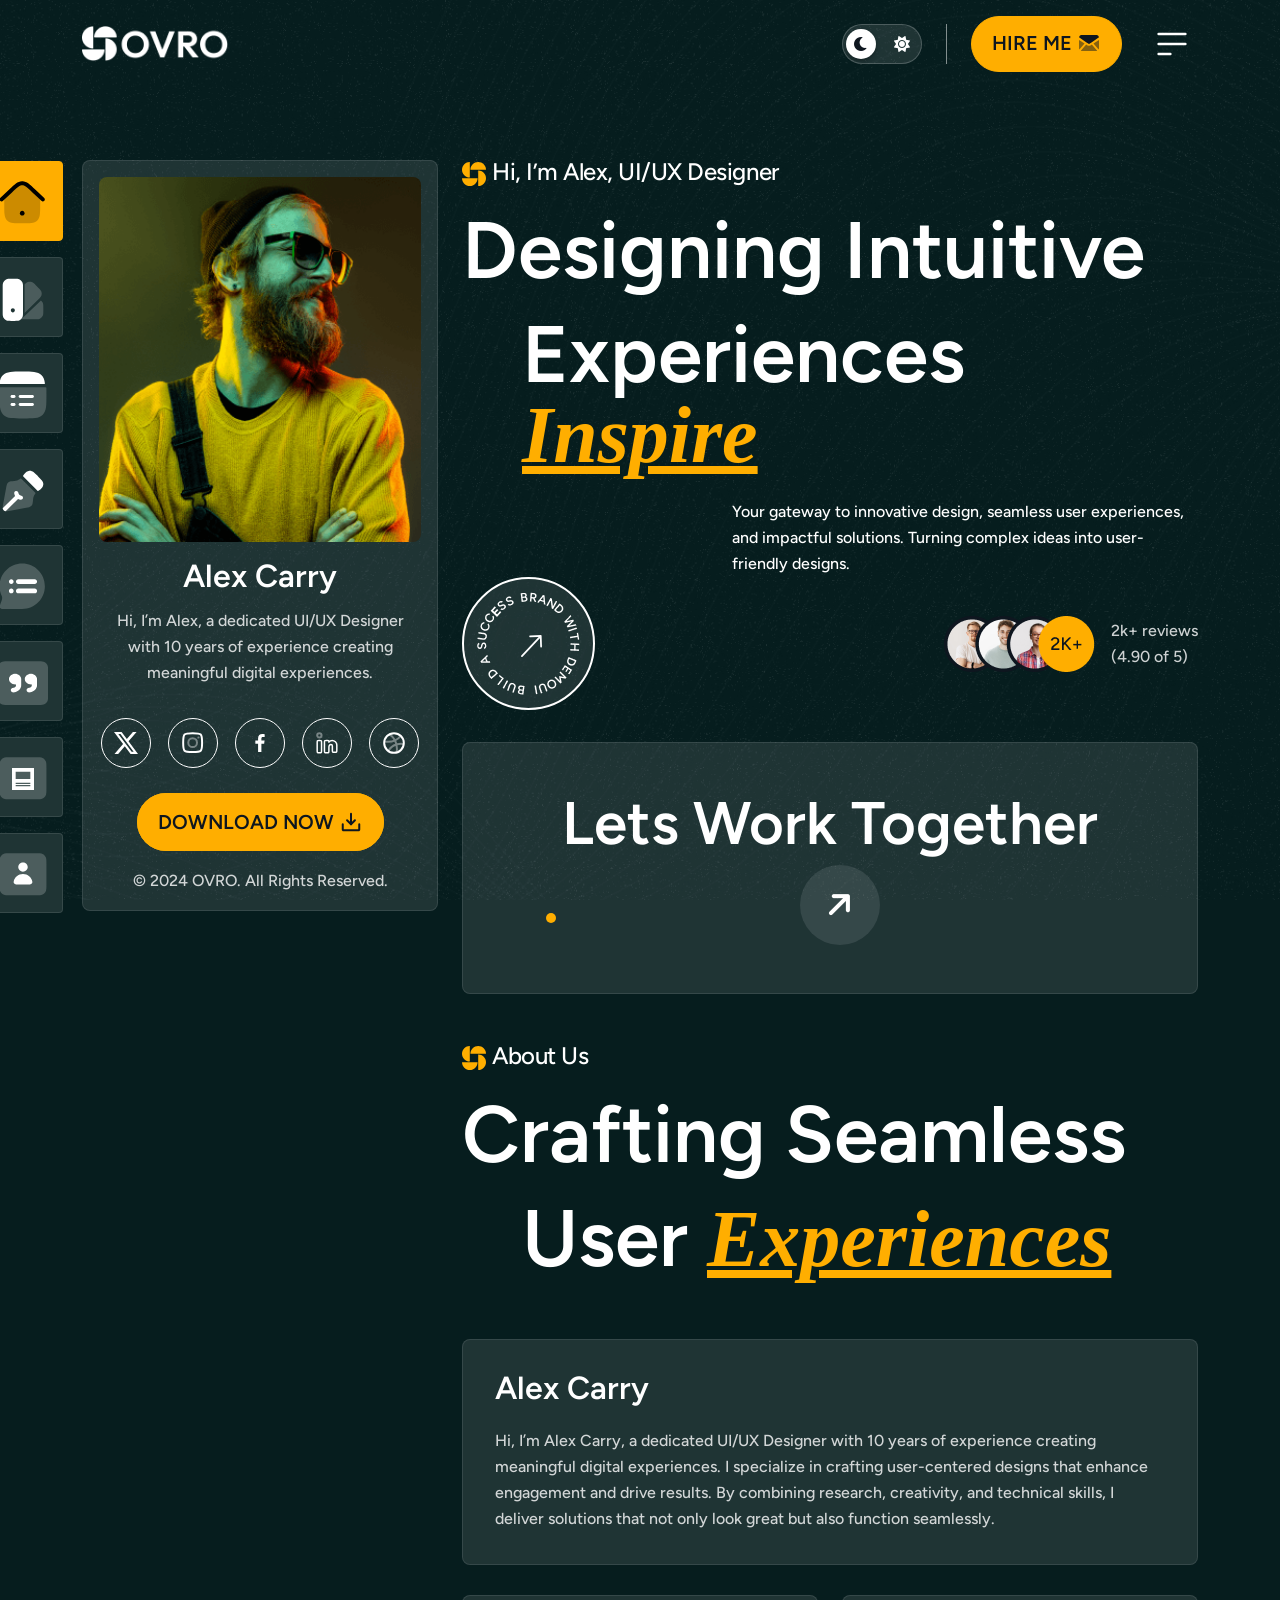
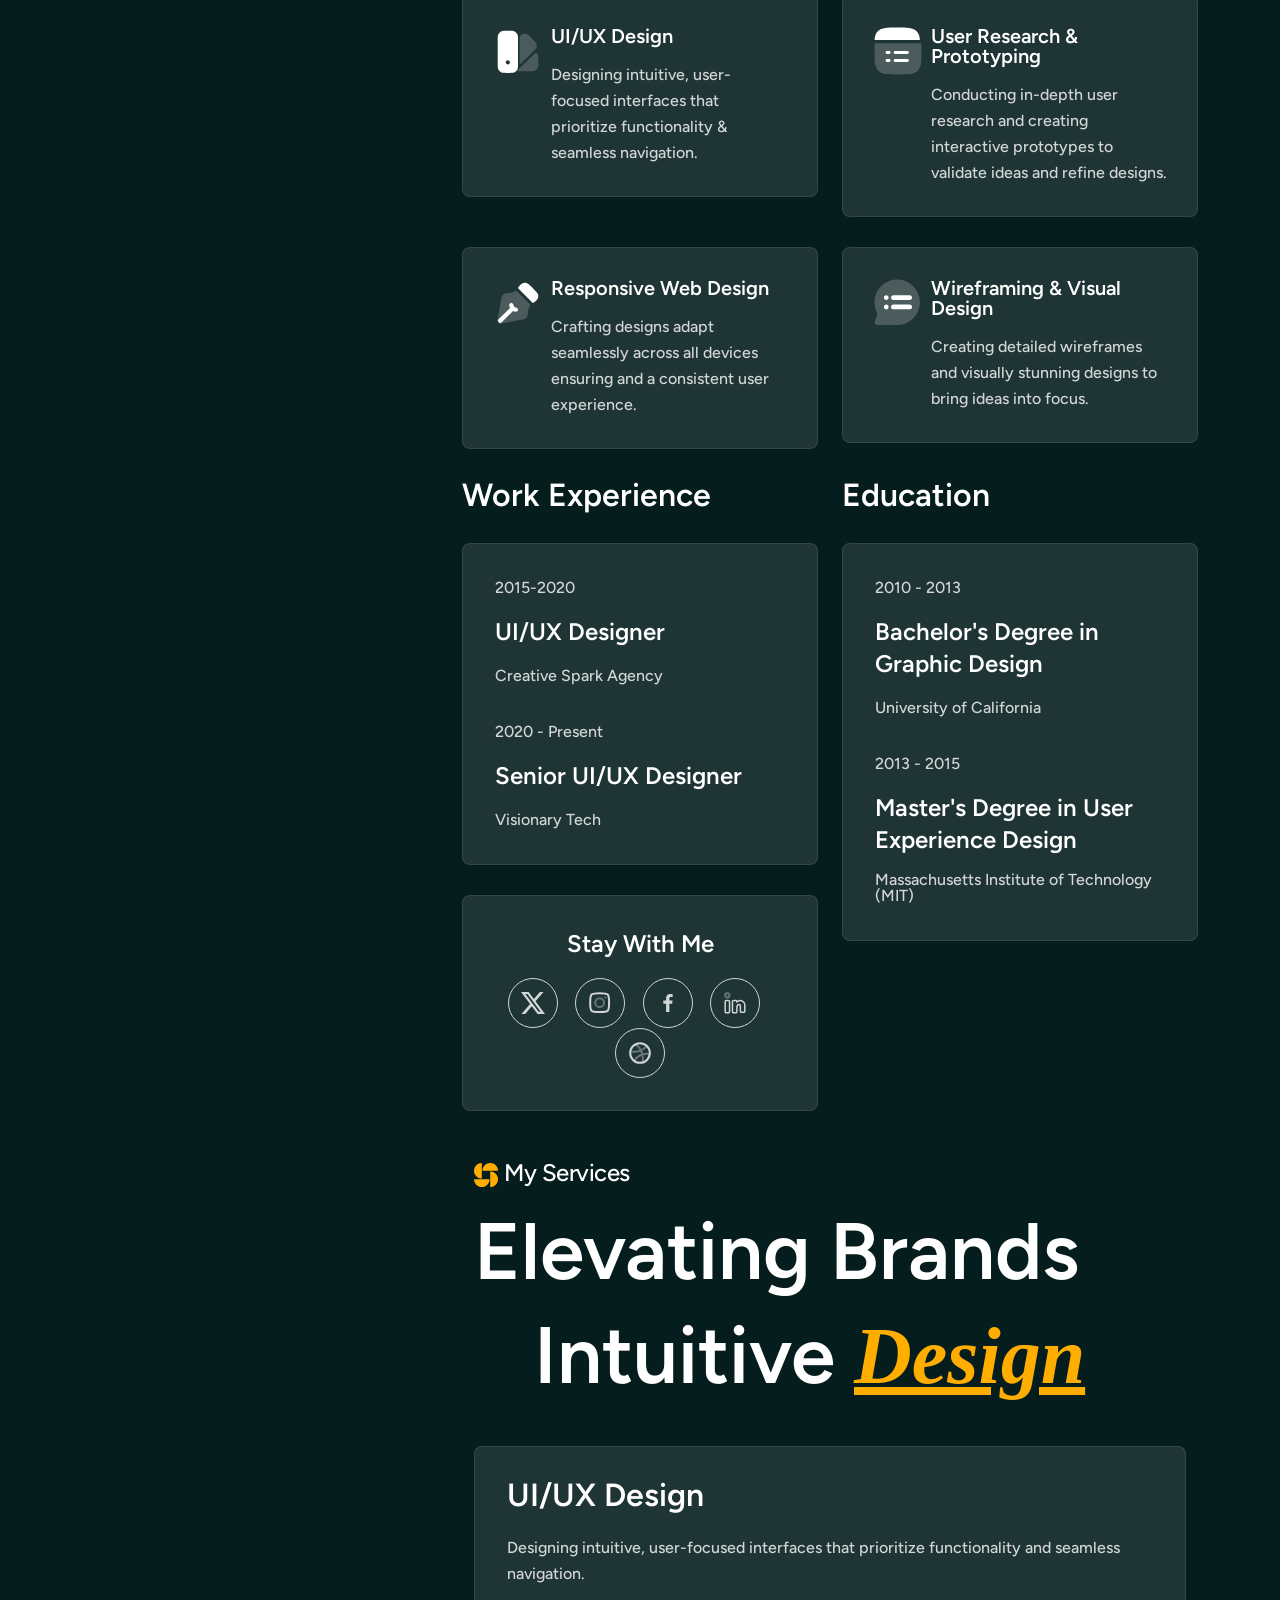
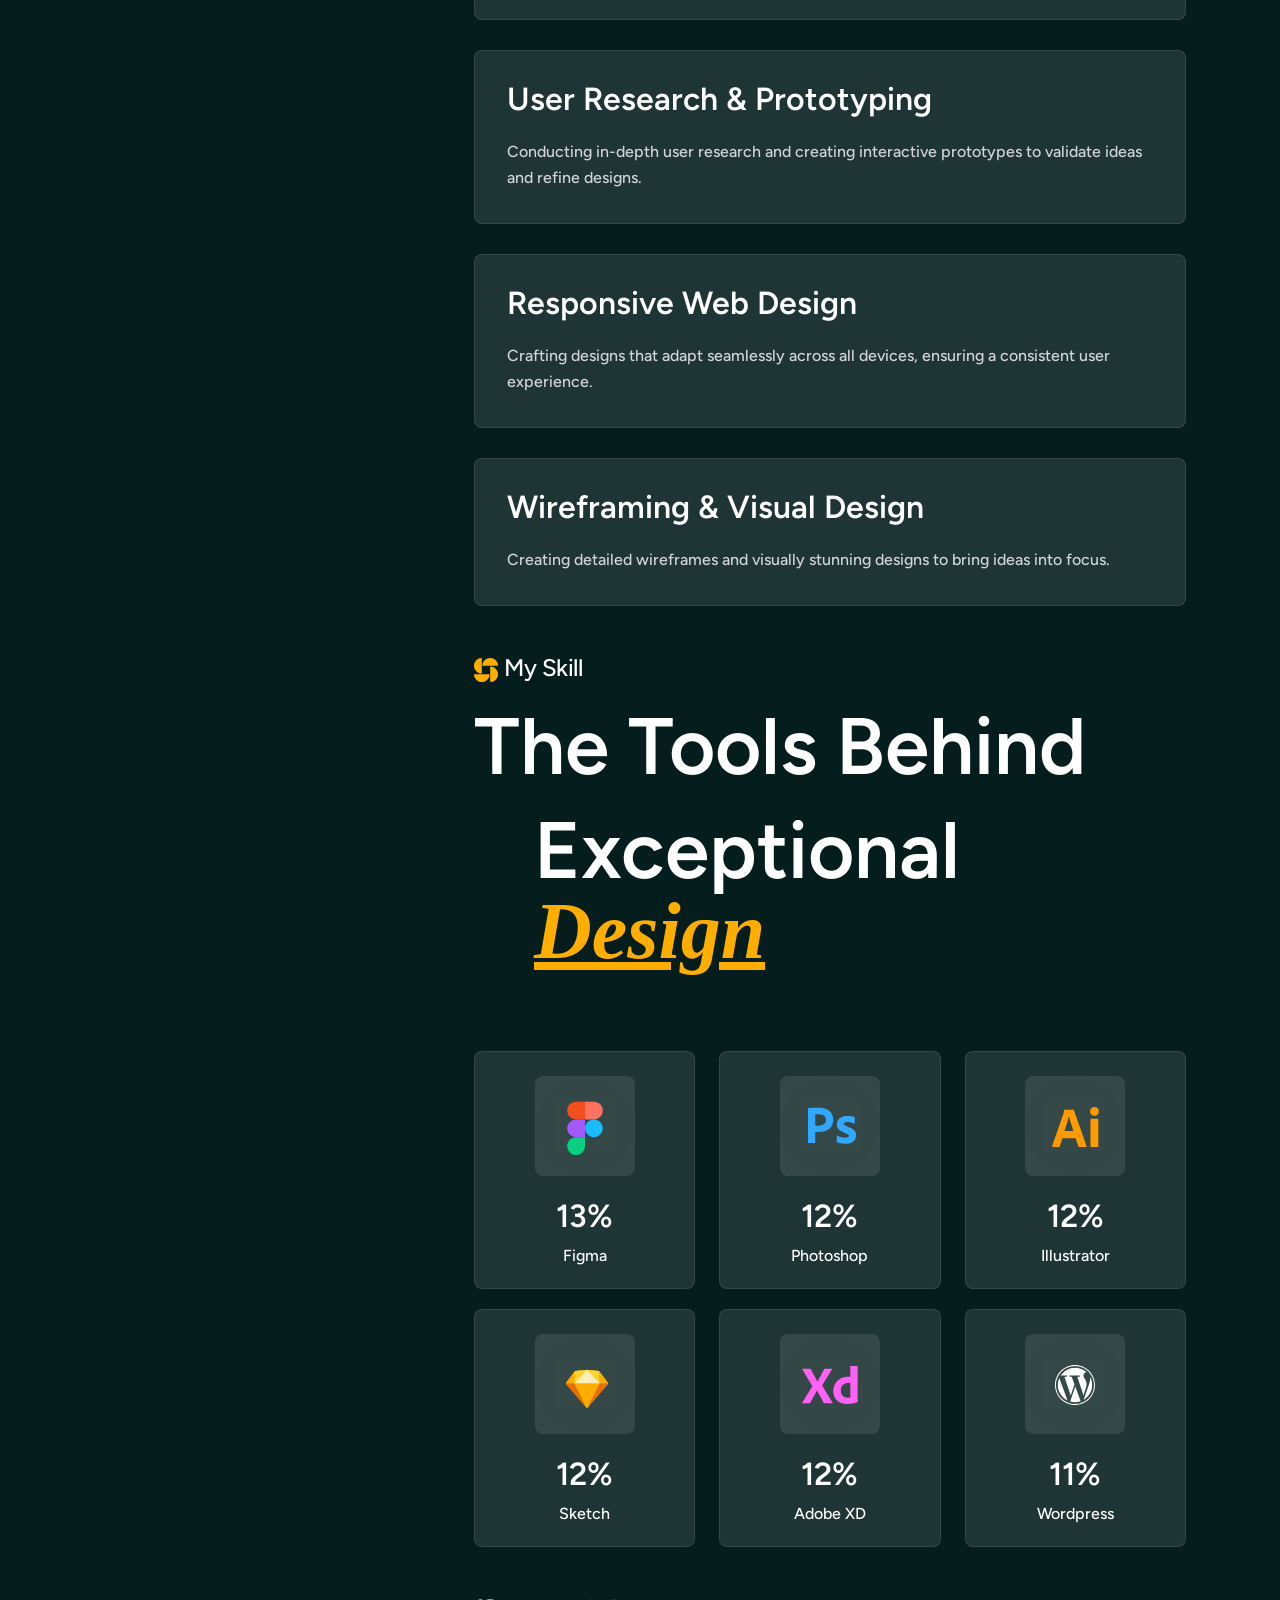
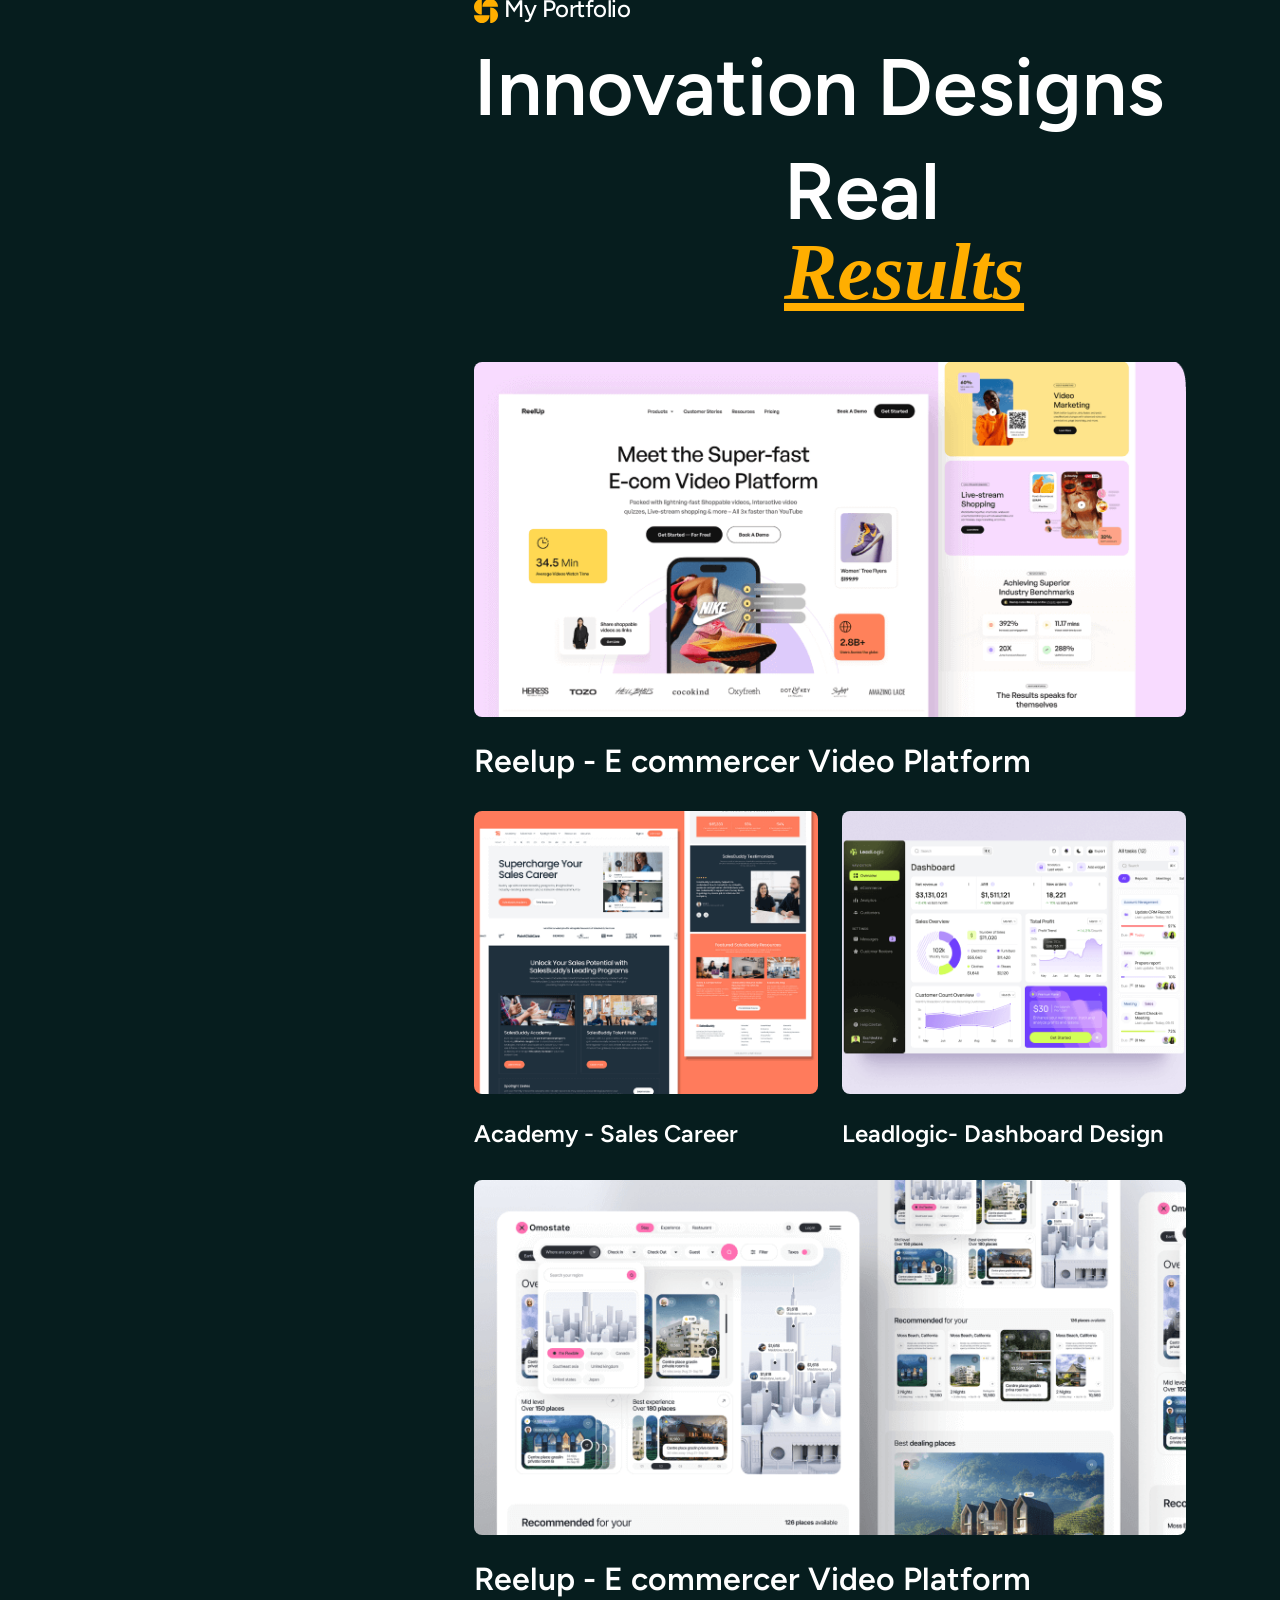
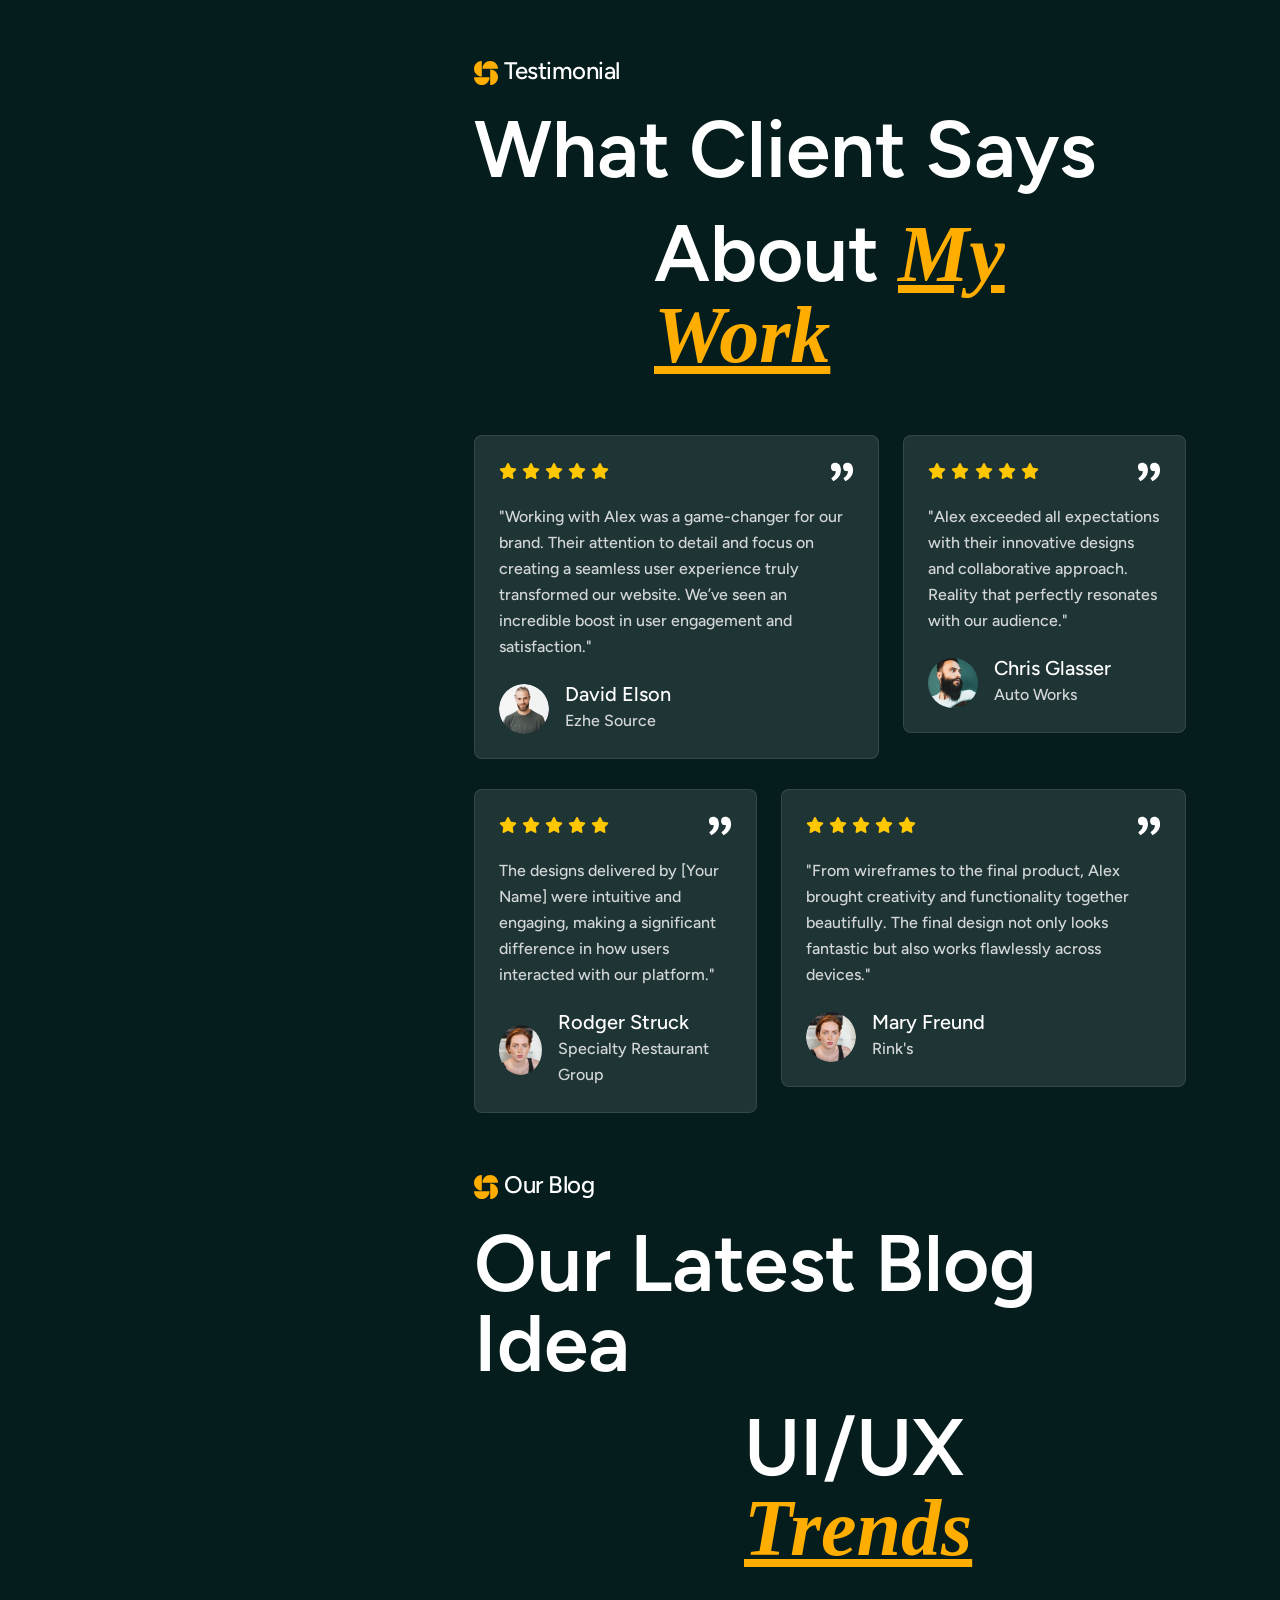
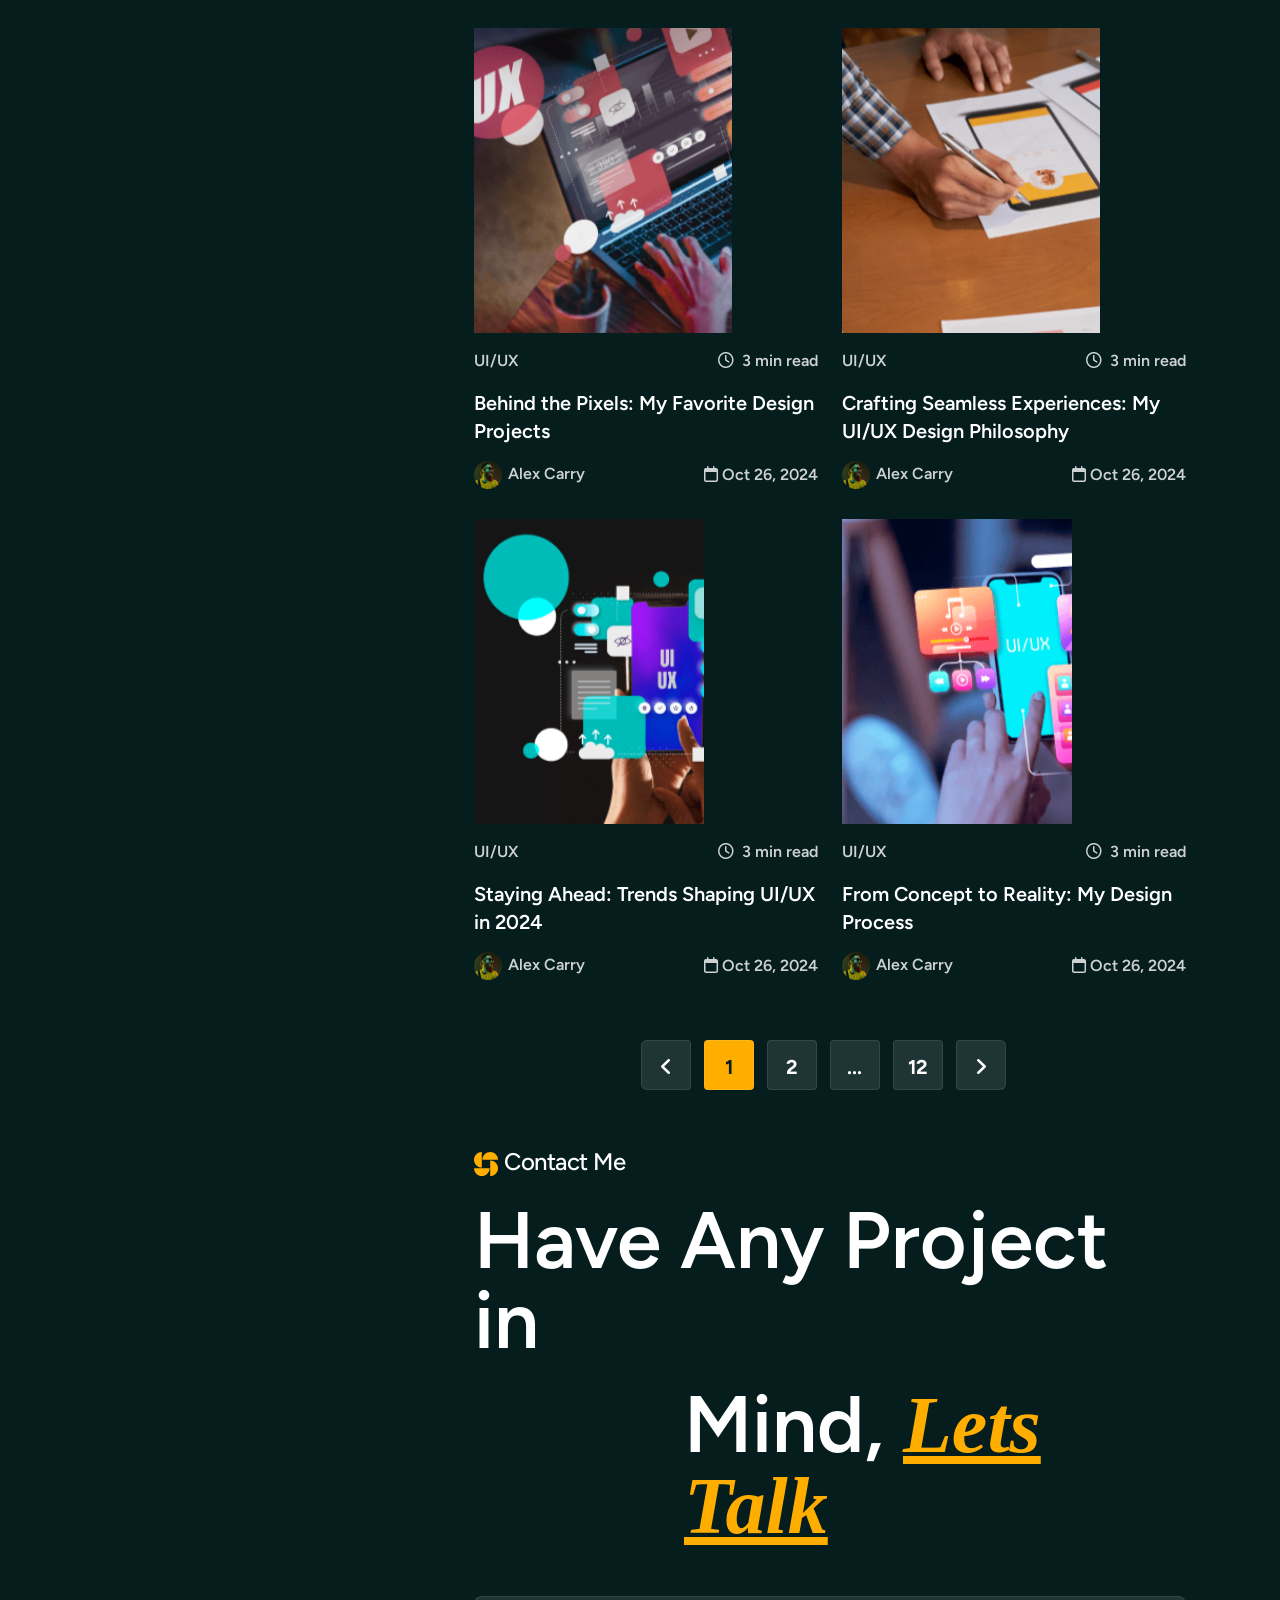
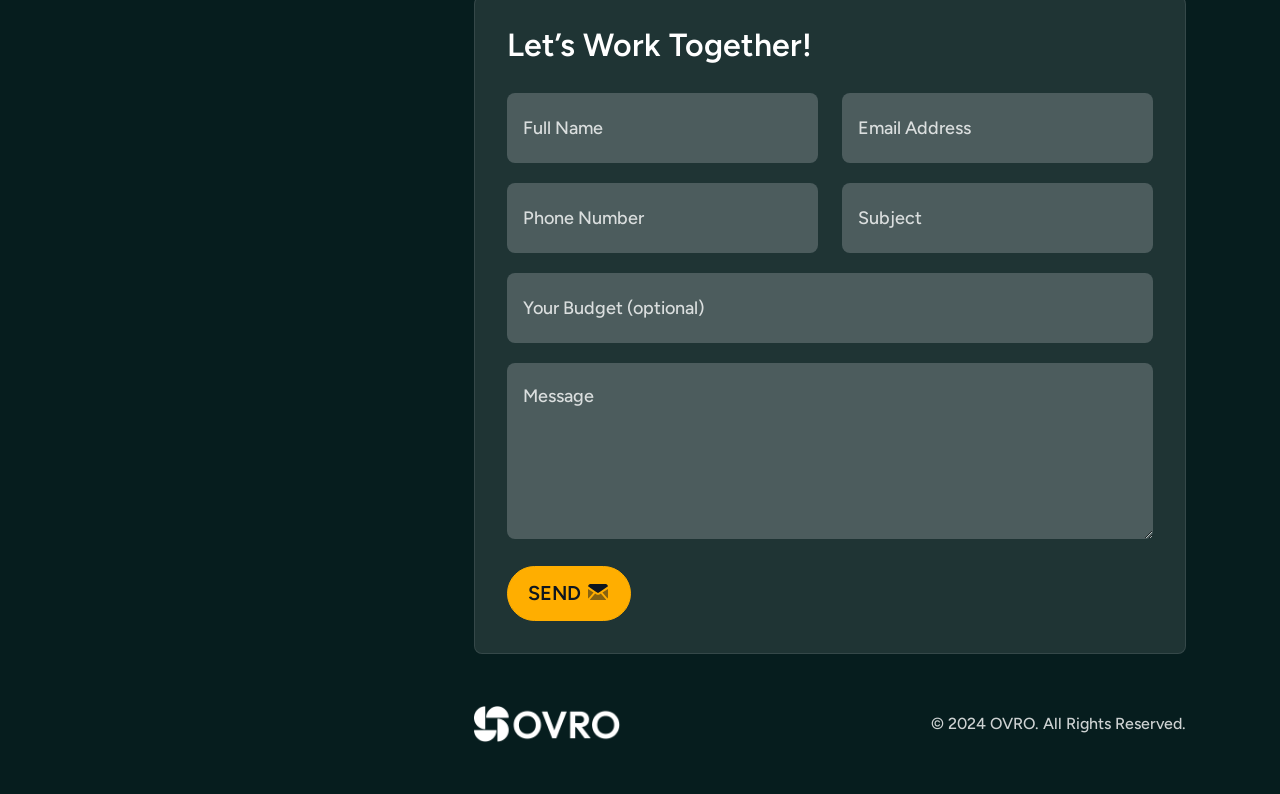
==== commit 213067c9: "update html" ====
--- a/index.html
+++ b/index.html
@@ -4,7 +4,7 @@
 <head>
   <meta charset="UTF-8">
   <meta name="viewport" content="width=device-width, initial-scale=1.0">
-  <title>Hamza Khalid Malik | Senior UI & UX Designer</title>
+  <title>Fayyaz Siddiqui | Senior UI & UX Designer</title>
 
   <!--=====FAB ICON=======-->
   <link rel="shortcut icon" href="assets/img/logo/fav-logo1.png" type="image/x-icon">
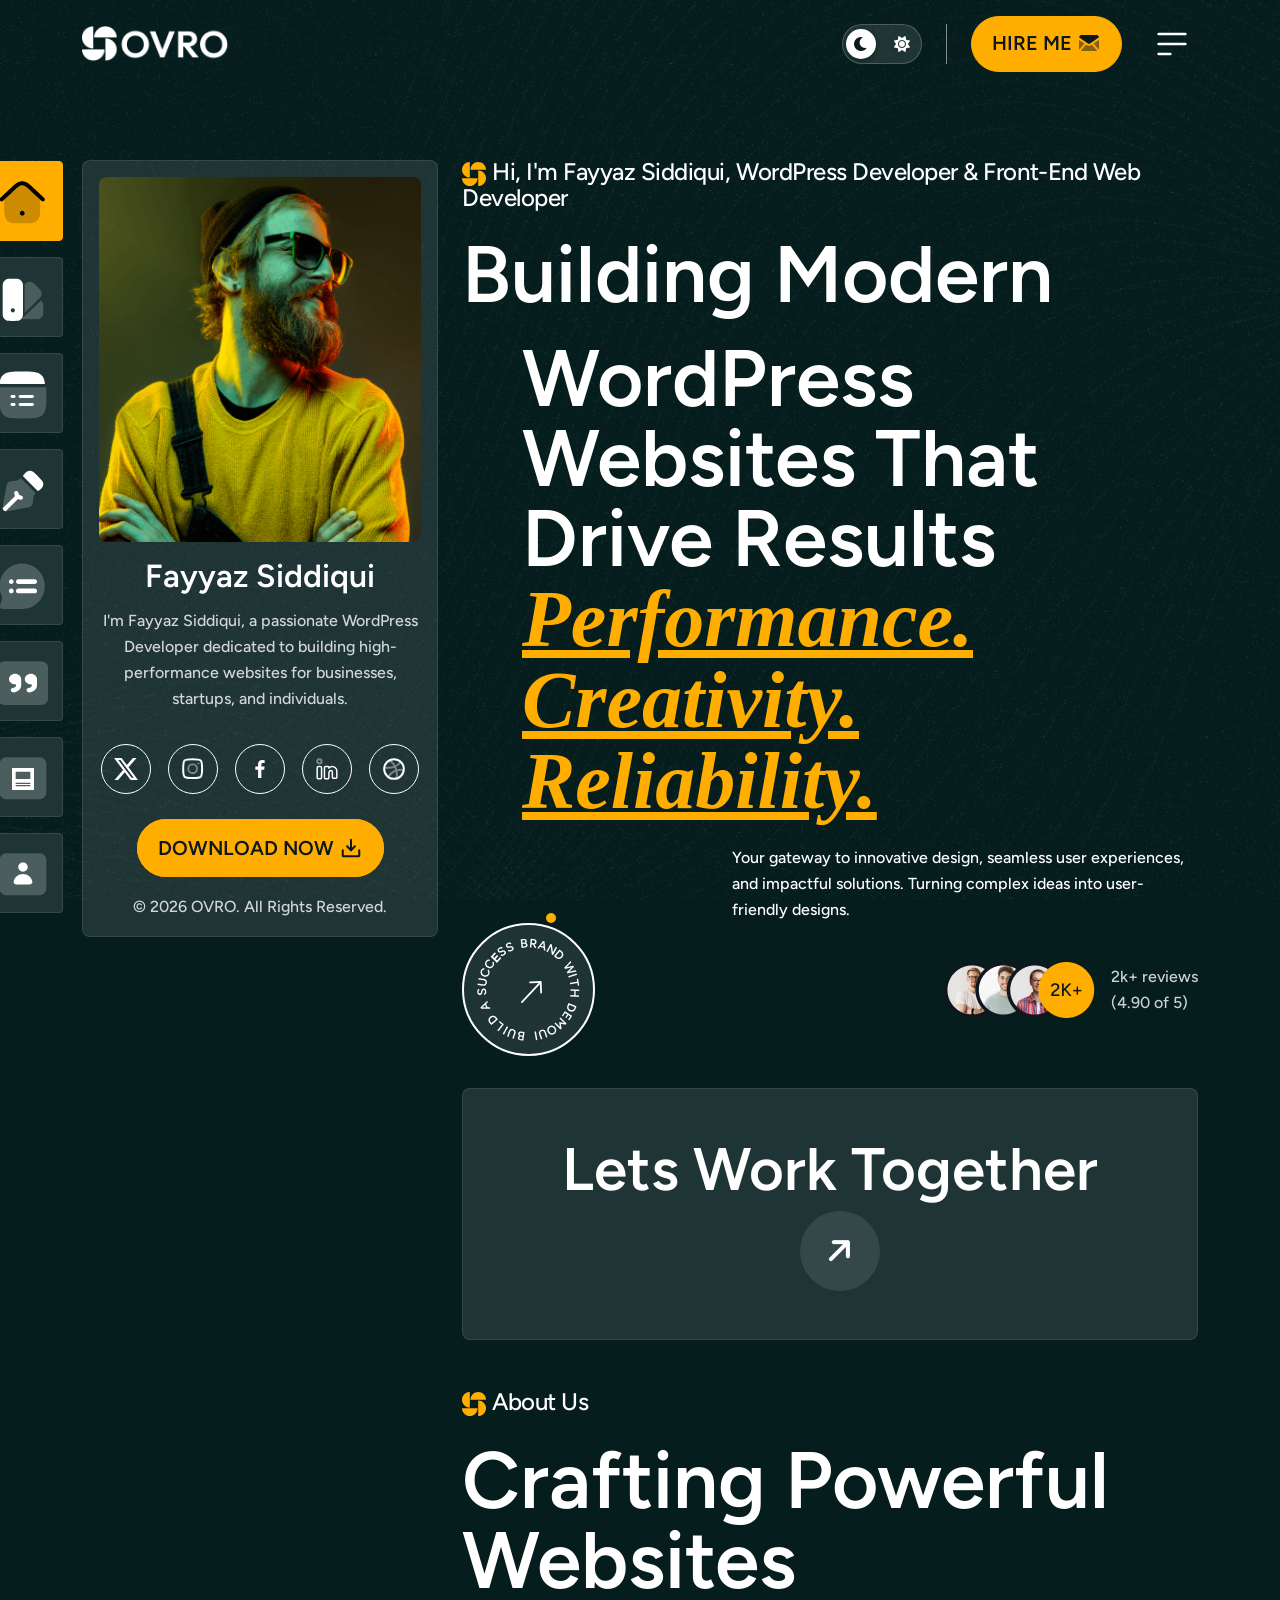
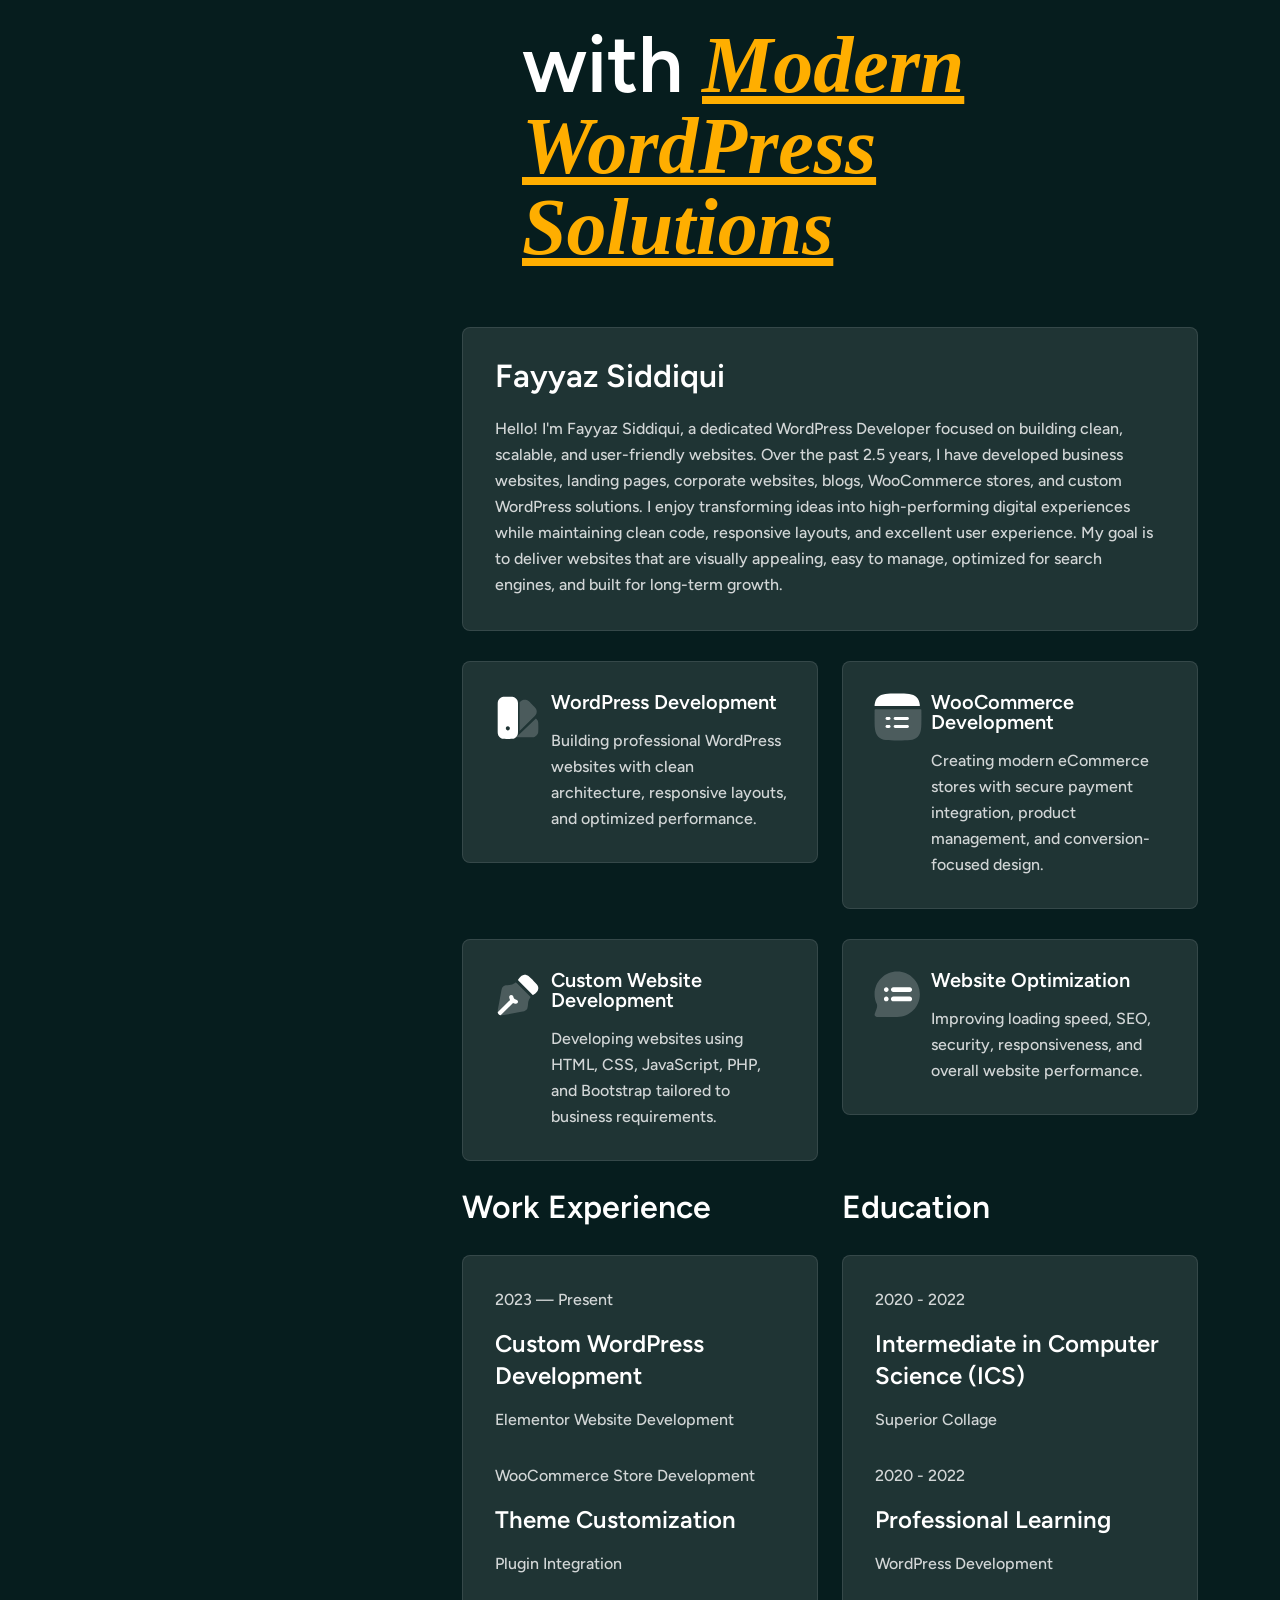
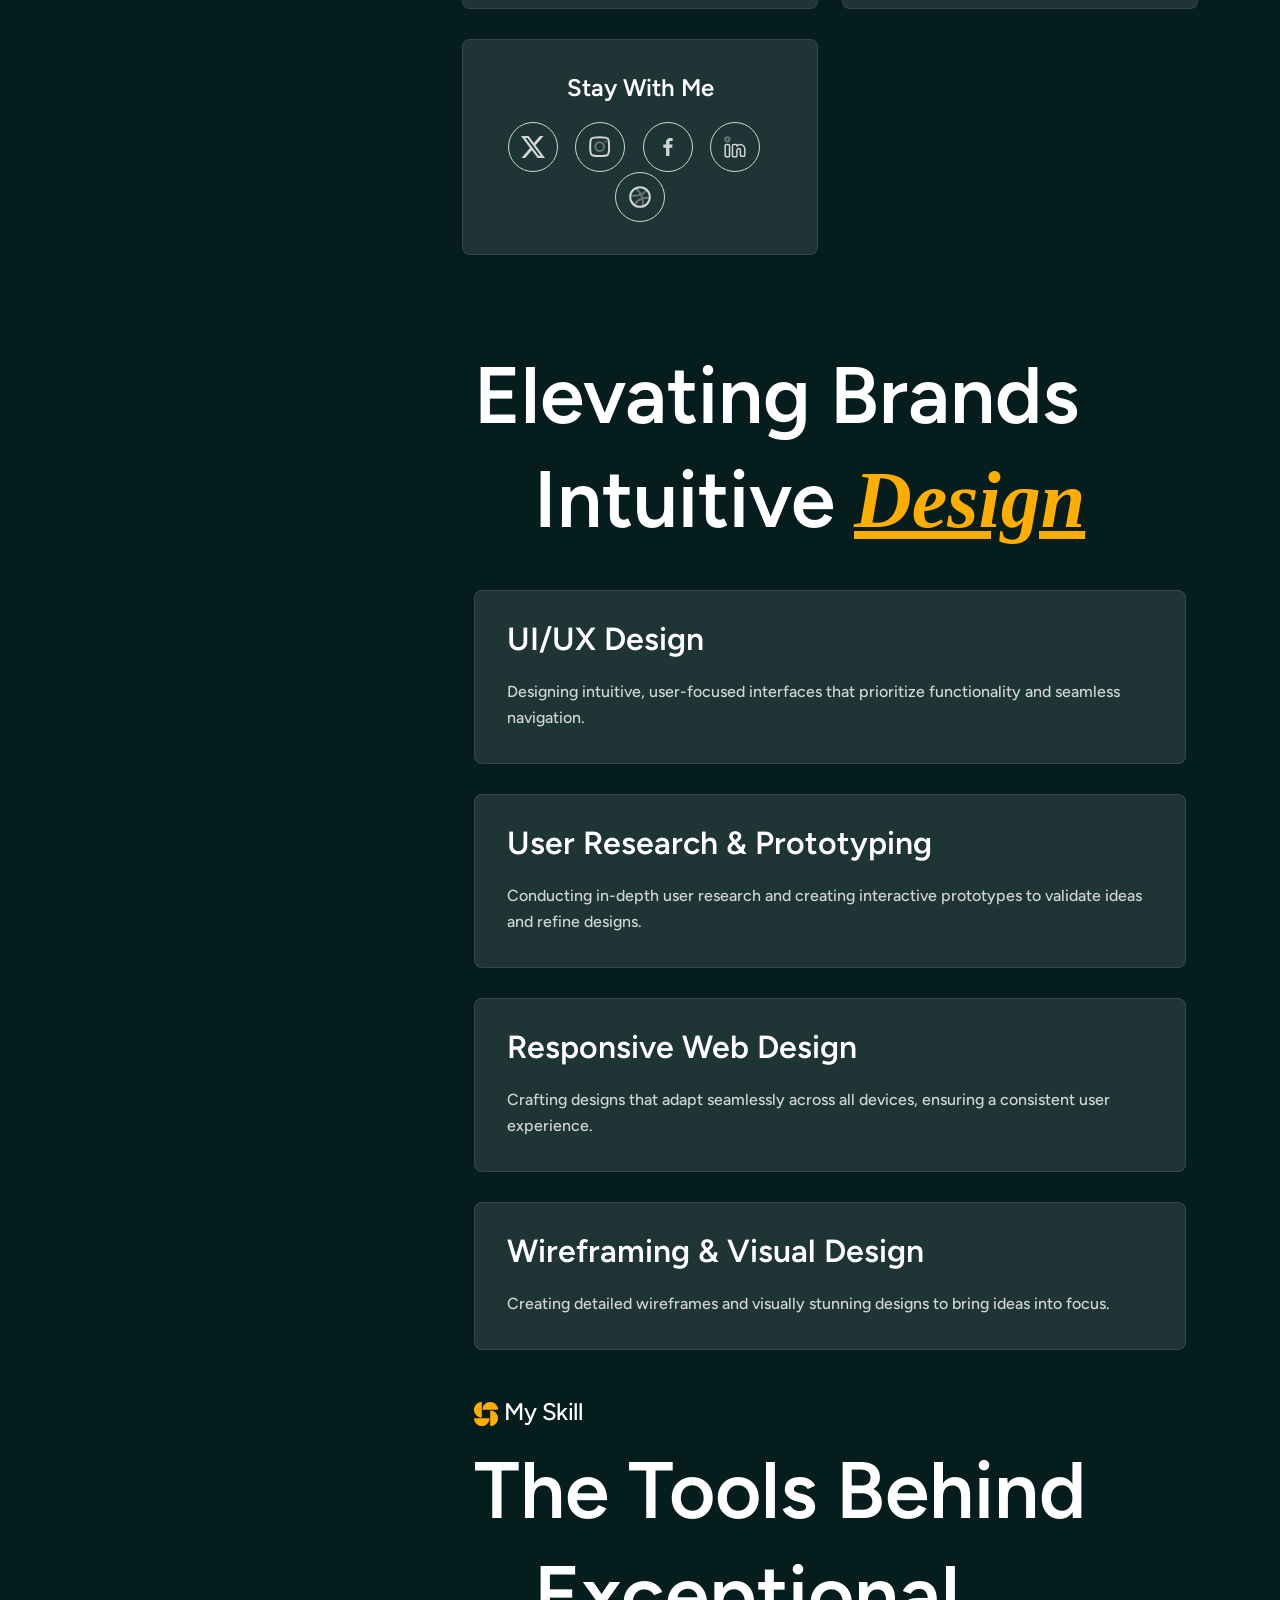
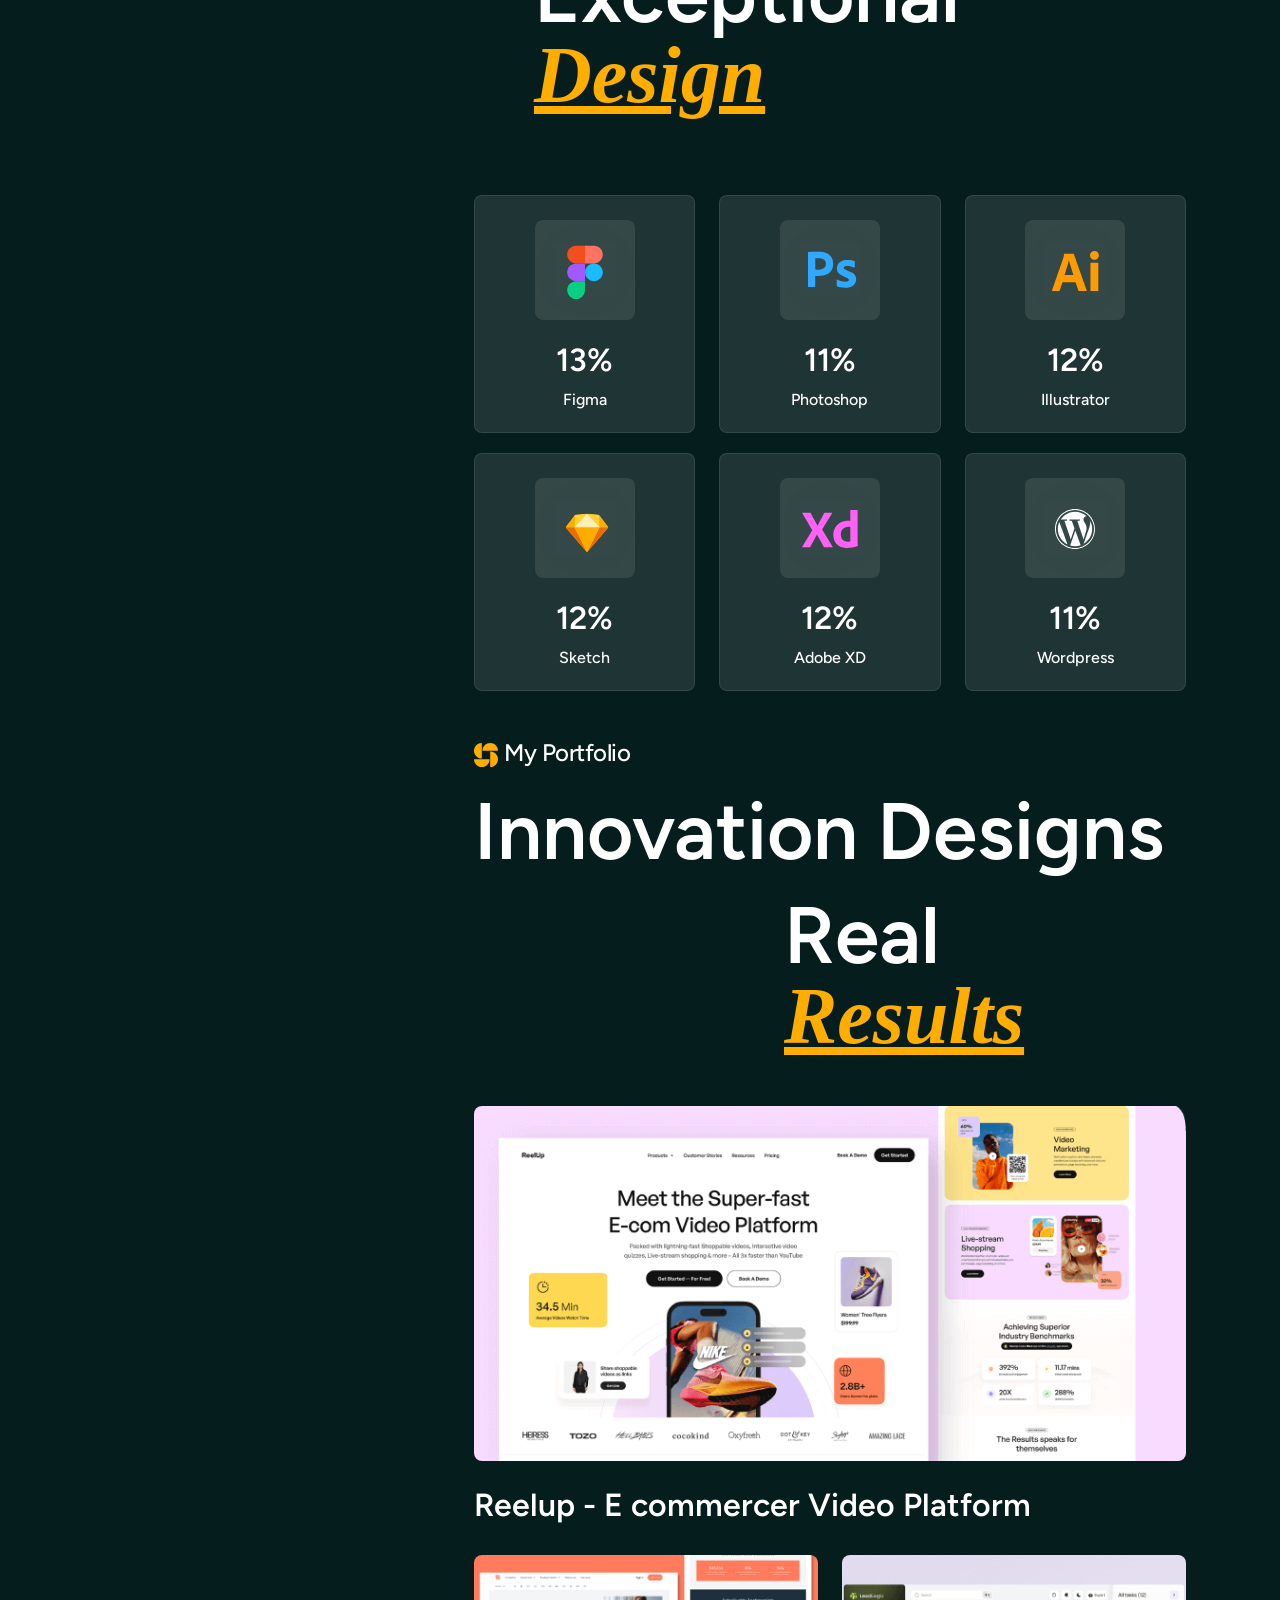
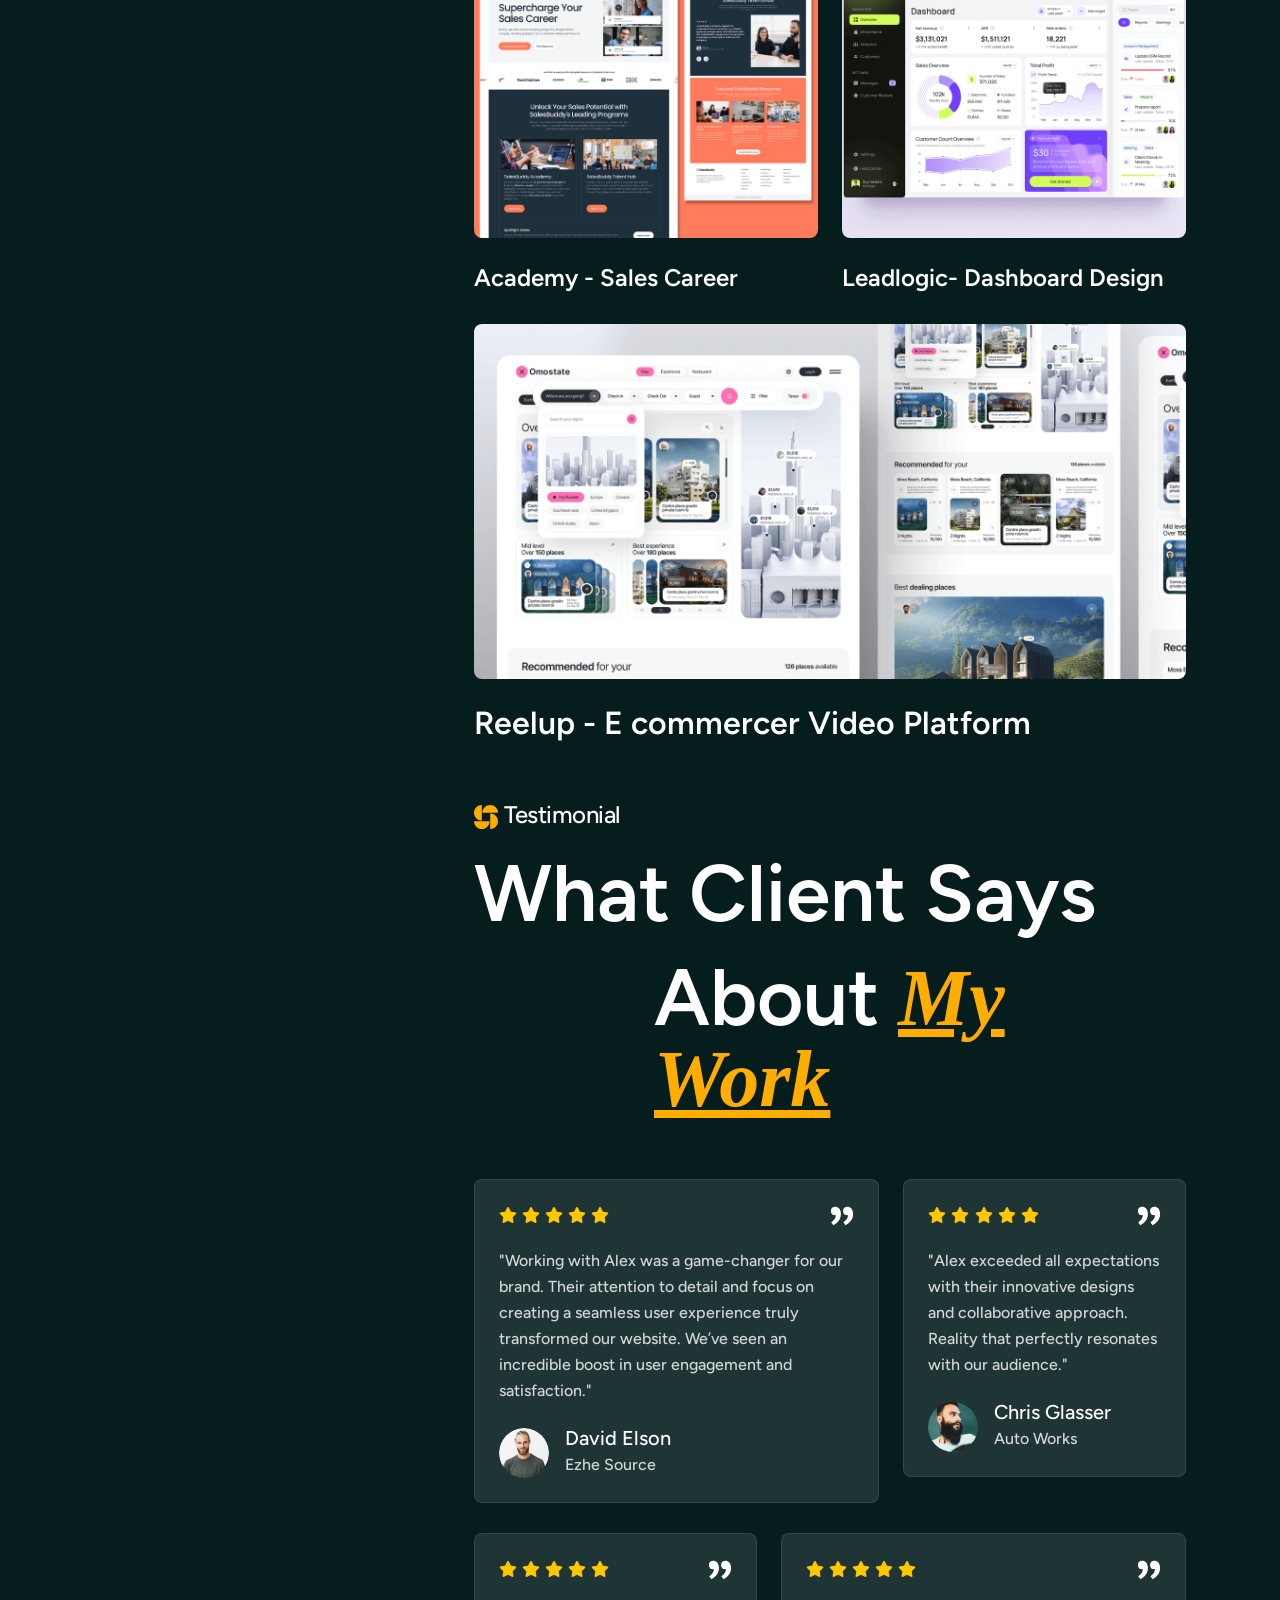
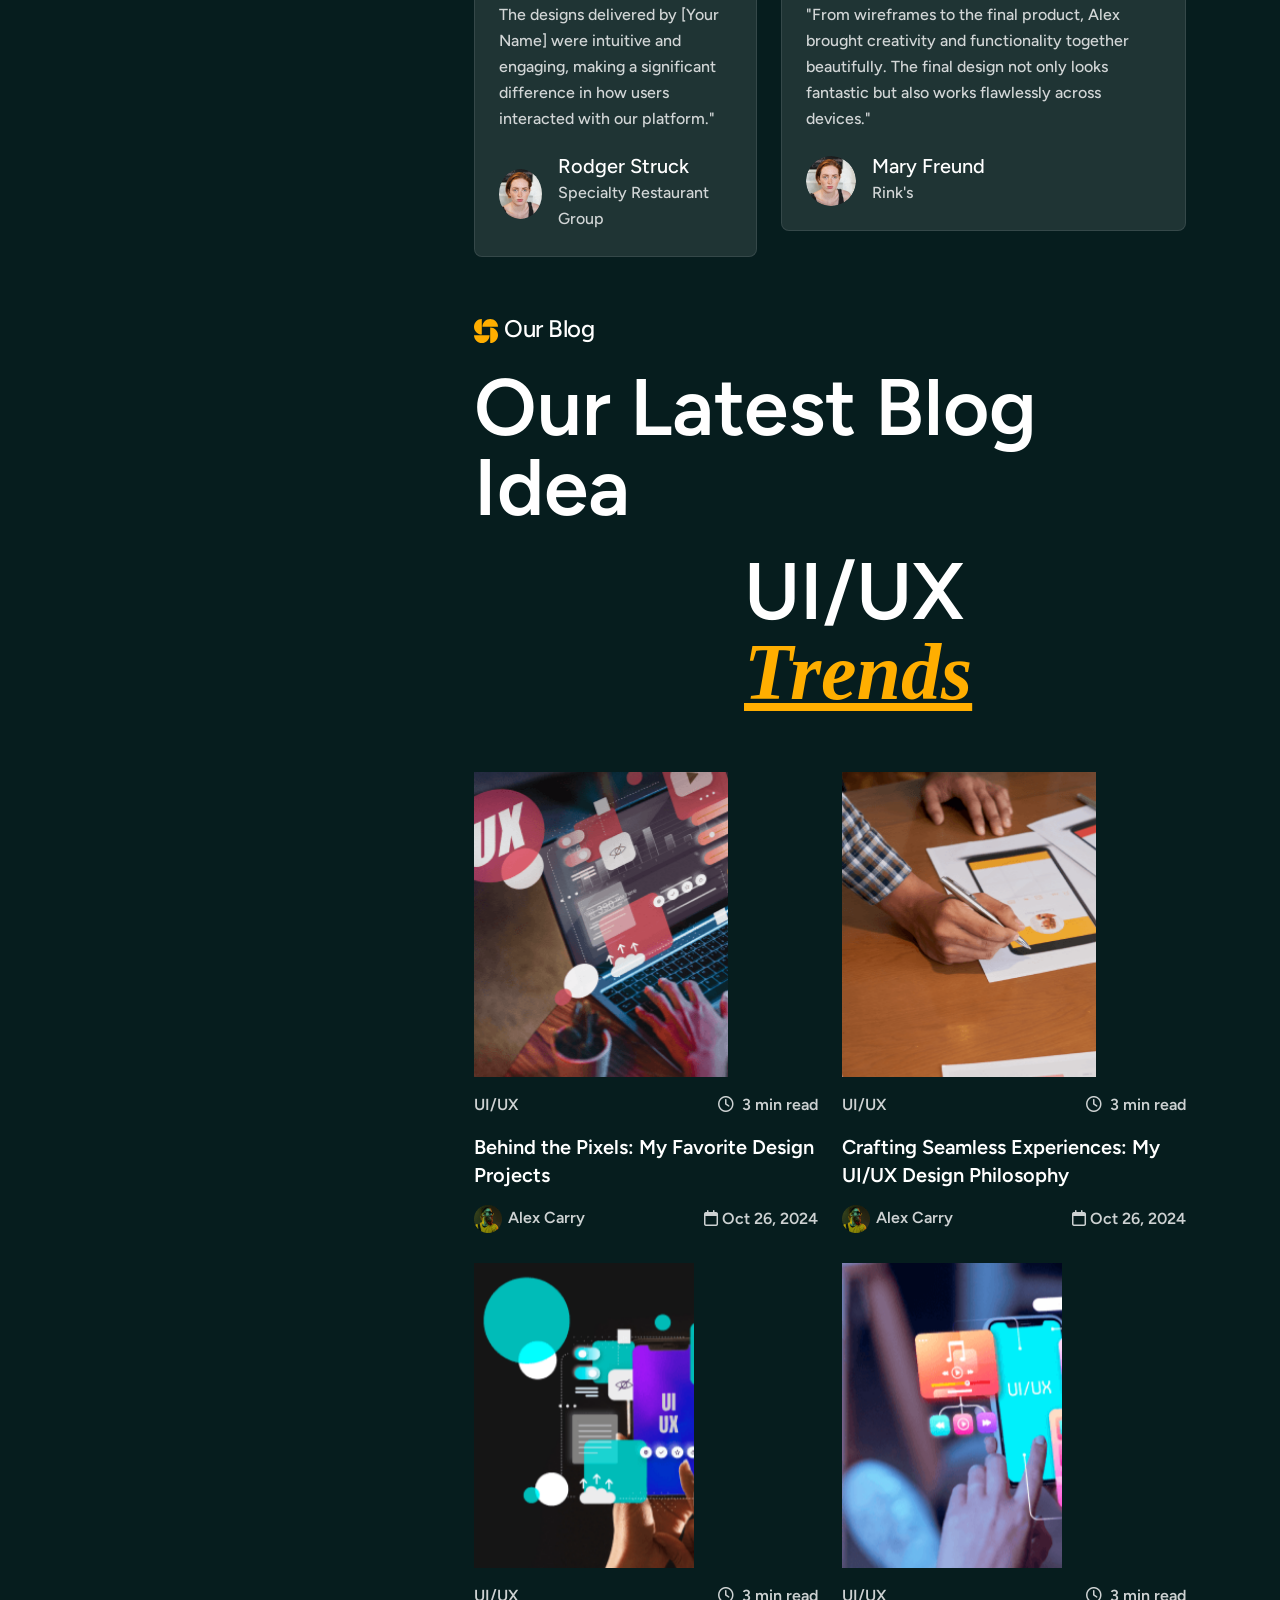
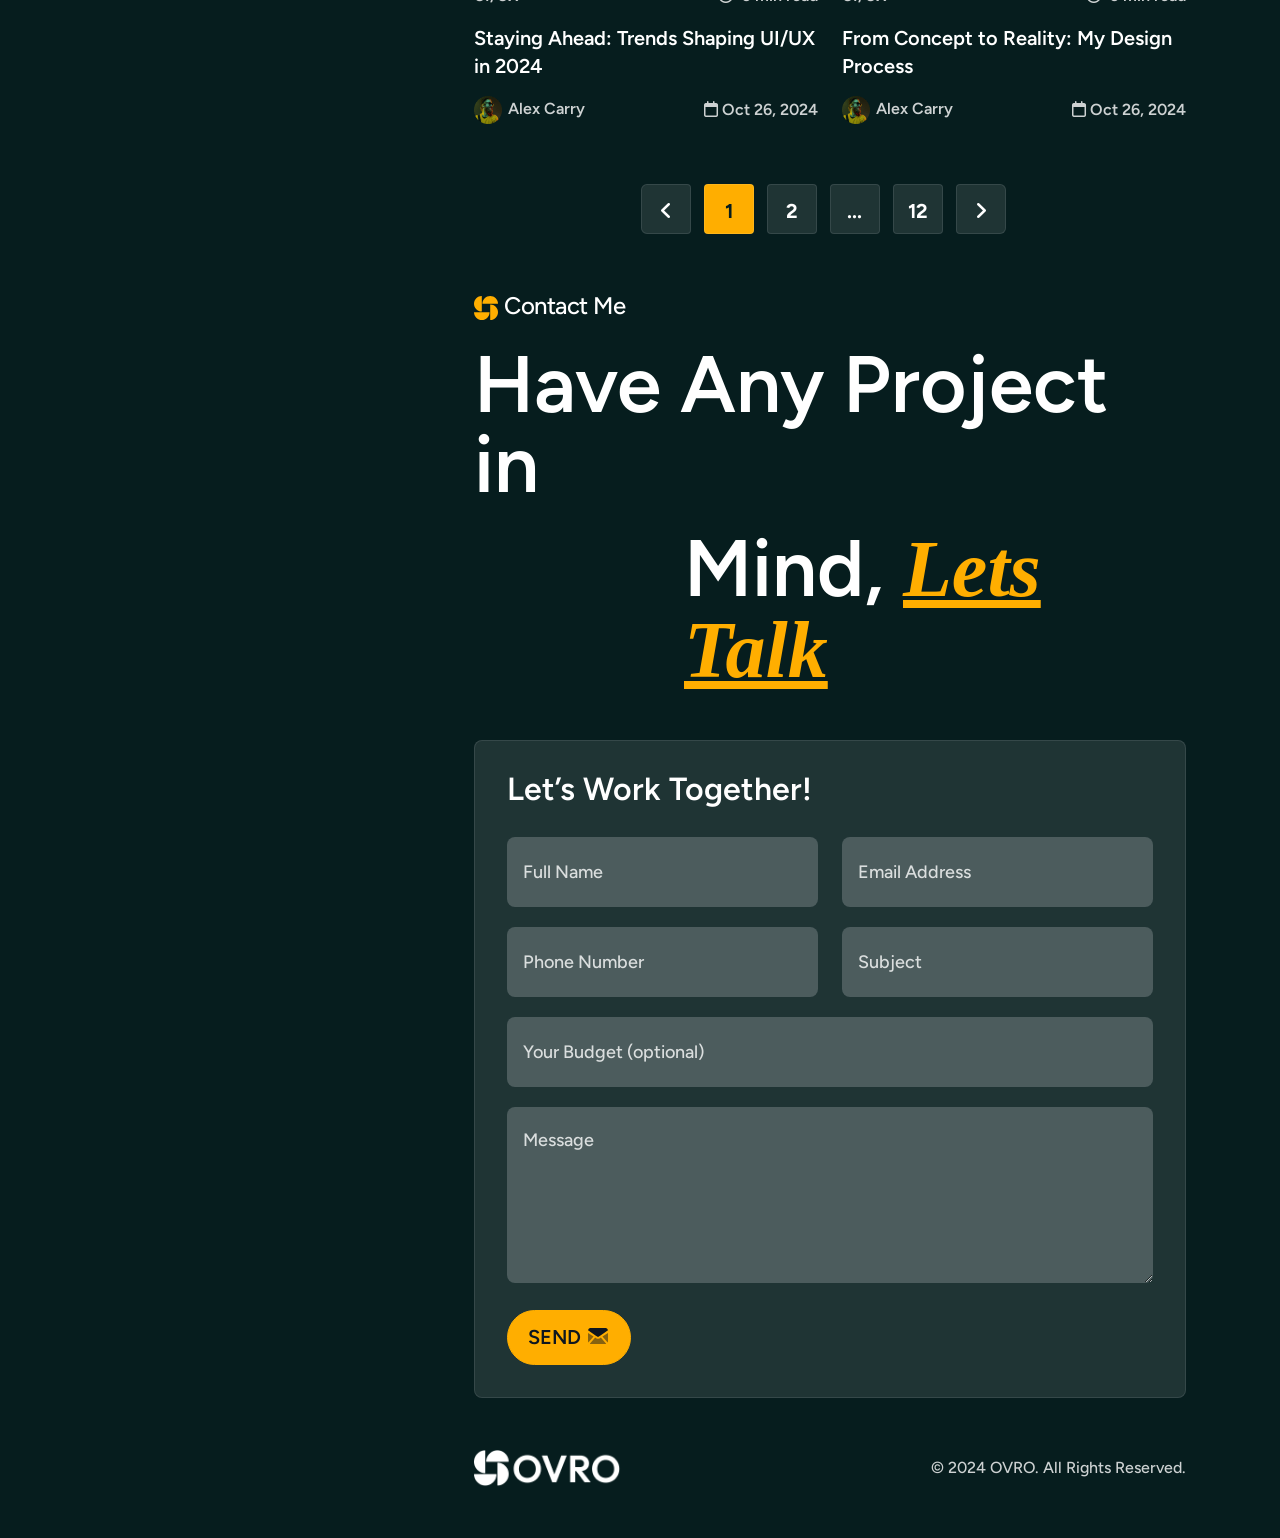
==== commit e68d561b: "update files" ====
--- a/index.html
+++ b/index.html
@@ -4,7 +4,7 @@
 <head>
   <meta charset="UTF-8">
   <meta name="viewport" content="width=device-width, initial-scale=1.0">
-  <title>Fayyaz Siddiqui | Senior UI & UX Designer</title>
+  <title>Fayyaz Siddiqui | WordPress Developer & Front-End Web Developer</title>
 
   <!--=====FAB ICON=======-->
   <link rel="shortcut icon" href="assets/img/logo/fav-logo1.png" type="image/x-icon">
@@ -149,9 +149,9 @@
               <img src="assets/img/all-images/hero/hero-img1.png" alt="">
             </div>
             <div class="space18"></div>
-            <h3>Alex Carry</h3>
+            <h3>Fayyaz Siddiqui</h3>
             <div class="space16"></div>
-            <p>Hi, I’m Alex, a dedicated UI/UX Designer with 10 years of experience creating meaningful digital experiences.</p>
+            <p>I'm Fayyaz Siddiqui, a passionate WordPress Developer dedicated to building high-performance websites for businesses, startups, and individuals.</p>
             <div class="space32"></div>
             <ul>
               <li><a href="#"><img src="assets/img/icons/s-icon1.svg" alt=""></a></li>
@@ -165,7 +165,7 @@
               <a href="assets/img/all-images/hero/cv.pdf" download class="vl-btn1">Download Now <img src="assets/img/icons/download1.svg" alt=""></a>
             </div>
             <div class="space32"></div>
-            <p>© 2024 OVRO. All Rights Reserved.</p>
+            <p>© 2026 OVRO. All Rights Reserved.</p>
           </div>
         </div>
         <div class="col-lg-8">
@@ -173,11 +173,11 @@
             <!--===== HERO AREA STARTS =======-->
             <div id="list-item-1">
               <div class="hero-heading-area heading1">
-                <h5 data-aos="fade-left" data-aos-duration="800"><img src="assets/img/icons/sublogo1.svg" alt="">Hi, I’m Alex, UI/UX Designer </h5>
+                <h5 data-aos="fade-left" data-aos-duration="800"><img src="assets/img/icons/sublogo1.svg" alt="">Hi, I'm Fayyaz Siddiqui, WordPress Developer & Front-End Web Developer </h5>
                 <div class="space24"></div>
-                <h1 data-aos="fade-left" data-aos-duration="900">Designing Intuitive </h1>
+                <h1 data-aos="fade-left" data-aos-duration="900">Building Modern </h1>
                 <div class="space24"></div>
-                <h1 class="head" data-aos="fade-left" data-aos-duration="1000">Experiences <span>Inspire</span></h1>
+                <h1 class="head" data-aos="fade-left" data-aos-duration="1000">WordPress Websites That Drive Results <span>Performance. Creativity. Reliability.</span></h1>
                 <div class="space24"></div>
                 <p data-aos="fade-left" data-aos-duration="1100">Your gateway to innovative design, seamless user experiences, and impactful solutions. Turning complex ideas into user-friendly designs. </p>
                 <div class="arrow" data-aos="fade-left" data-aos-duration="1200">
@@ -205,27 +205,31 @@
                 <div class="heading1">
                   <h5 data-aos="fade-left" data-aos-duration="800"><img src="assets/img/icons/sublogo1.svg" alt="">About Us</h5>
                   <div class="space24"></div>
-                  <h1 data-aos="fade-left" data-aos-duration="1000">Crafting Seamless</h1>
+                  <h1 data-aos="fade-left" data-aos-duration="1000">Crafting Powerful Websites</h1>
                   <div class="space24"></div>
-                  <h1 class="head" data-aos="fade-left" data-aos-duration="1100">User <span>Experiences</span></h1>
+                  <h1 class="head" data-aos="fade-left" data-aos-duration="1100">with <span>Modern WordPress Solutions</span></h1>
                 </div>
                 <div class="space60"></div>
                 <div class="about-boxarea">
                   <div class="row">
                     <div class="col-lg-12" data-aos="fade-left" data-aos-duration="1200">
                       <div class="about-main-boxes">
-                        <h4>Alex Carry</h4>
-                        <div class="space24"></div>
-                        <p>Hi, I’m Alex Carry, a dedicated UI/UX Designer with 10 years of experience creating meaningful digital experiences. I specialize in crafting user-centered designs that enhance engagement and drive results. By combining research, creativity, and technical skills, I deliver solutions that not only look great but also function seamlessly. </p>
+                        <h4>Fayyaz Siddiqui</h4>
+                        <div class="space24"></div>
+                        <p>Hello! I'm Fayyaz Siddiqui, a dedicated WordPress Developer focused on building clean, scalable, and user-friendly websites.
+
+Over the past 2.5 years, I have developed business websites, landing pages, corporate websites, blogs, WooCommerce stores, and custom WordPress solutions. I enjoy transforming ideas into high-performing digital experiences while maintaining clean code, responsive layouts, and excellent user experience.
+
+My goal is to deliver websites that are visually appealing, easy to manage, optimized for search engines, and built for long-term growth.</p>
                       </div>
                     </div>
                     <div class="col-lg-6 col-md-6" data-aos="fade-up" data-aos-duration="900">
                       <div class="about-boxes2">
                         <img src="assets/img/icons/home2.svg" alt="">
                         <div class="content-area">
-                          <h4>UI/UX Design</h4>
+                          <h4>WordPress Development</h4>
                           <div class="space16"></div>
-                          <p>Designing intuitive, user-focused interfaces that prioritize functionality & seamless navigation.</p>
+                          <p>Building professional WordPress websites with clean architecture, responsive layouts, and optimized performance.</p>
                         </div>
                       </div>
                     </div>
@@ -234,9 +238,9 @@
                       <div class="about-boxes2">
                         <img src="assets/img/icons/home3.svg" alt="">
                         <div class="content-area">
-                          <h4>User Research & Prototyping</h4>
+                          <h4>WooCommerce Development</h4>
                           <div class="space16"></div>
-                          <p>Conducting in-depth user research and creating interactive prototypes to validate ideas and refine designs.</p>
+                          <p>Creating modern eCommerce stores with secure payment integration, product management, and conversion-focused design.</p>
                         </div>
                       </div>
                     </div>
@@ -245,9 +249,9 @@
                       <div class="about-boxes2">
                         <img src="assets/img/icons/home4.svg" alt="">
                         <div class="content-area">
-                          <h4>Responsive Web Design</h4>
+                          <h4>Custom Website Development</h4>
                           <div class="space16"></div>
-                          <p>Crafting designs adapt seamlessly across all devices ensuring and a consistent user experience.</p>
+                          <p>Developing websites using HTML, CSS, JavaScript, PHP, and Bootstrap tailored to business requirements.</p>
                         </div>
                       </div>
                     </div>
@@ -256,9 +260,9 @@
                       <div class="about-boxes2">
                         <img src="assets/img/icons/home5.svg" alt="">
                         <div class="content-area">
-                          <h4>Wireframing & Visual Design</h4>
+                          <h4>Website Optimization</h4>
                           <div class="space16"></div>
-                          <p>Creating detailed wireframes and visually stunning designs to bring ideas into focus.</p>
+                          <p>Improving loading speed, SEO, security, responsiveness, and overall website performance.</p>
                         </div>
                       </div>
                     </div>
@@ -267,17 +271,17 @@
                       <h3>Work Experience</h3>
                       <div class="space32"></div>
                       <div class="about-others-box" data-aos="zoom-in" data-aos-duration="900">
-                        <a href="#">2015-2020</a>
+                        <a href="#">2023 — Present</a>
                         <div class="space16"></div>
-                        <h4><a href="#">UI/UX Designer</a> </h4>
+                        <h4><a href="#">Custom WordPress Development</a> </h4>
                         <div class="space16"></div>
-                        <p>Creative Spark Agency</p>
+                        <p>Elementor Website Development</p>
                         <div class="space32"></div>
-                        <a href="#">2020 - Present</a>
+                        <a href="#">WooCommerce Store Development</a>
                         <div class="space16"></div>
-                        <h4><a href="#">Senior UI/UX Designer </a></h4>
+                        <h4><a href="#">Theme Customization</a></h4>
                         <div class="space16"></div>
-                        <p>Visionary Tech</p>
+                        <p>Plugin Integration</p>
                       </div>
                       <div class="about-others-box text-center" data-aos="zoom-in" data-aos-duration="1000">
                         <h4>Stay With Me </h4>
@@ -296,17 +300,17 @@
                       <h3>Education</h3>
                       <div class="space32"></div>
                       <div class="about-others-box" data-aos="zoom-in" data-aos-duration="1100">
-                        <a href="#">2010 - 2013</a>
+                        <a href="#">2020 - 2022</a>
                         <div class="space16"></div>
-                        <h4><a href="#">Bachelor's Degree in Graphic Design</a> </h4>
+                        <h4><a href="#">Intermediate in Computer Science (ICS)</a> </h4>
                         <div class="space16"></div>
-                        <p>University of California</p>
+                        <p>Superior Collage</p>
                         <div class="space32"></div>
-                        <a href="#">2013 - 2015</a>
+                        <a href="#">2020 - 2022</a>
                         <div class="space16"></div>
-                        <h4><a href="#">Master's Degree in User Experience Design</a></h4>
+                        <h4><a href="#">Professional Learning</a></h4>
                         <div class="space16"></div>
-                        <p>Massachusetts Institute of Technology (MIT)</p>
+                        <p>WordPress Development</p>
                       </div>
                     </div>
                     <div class="space20"></div>
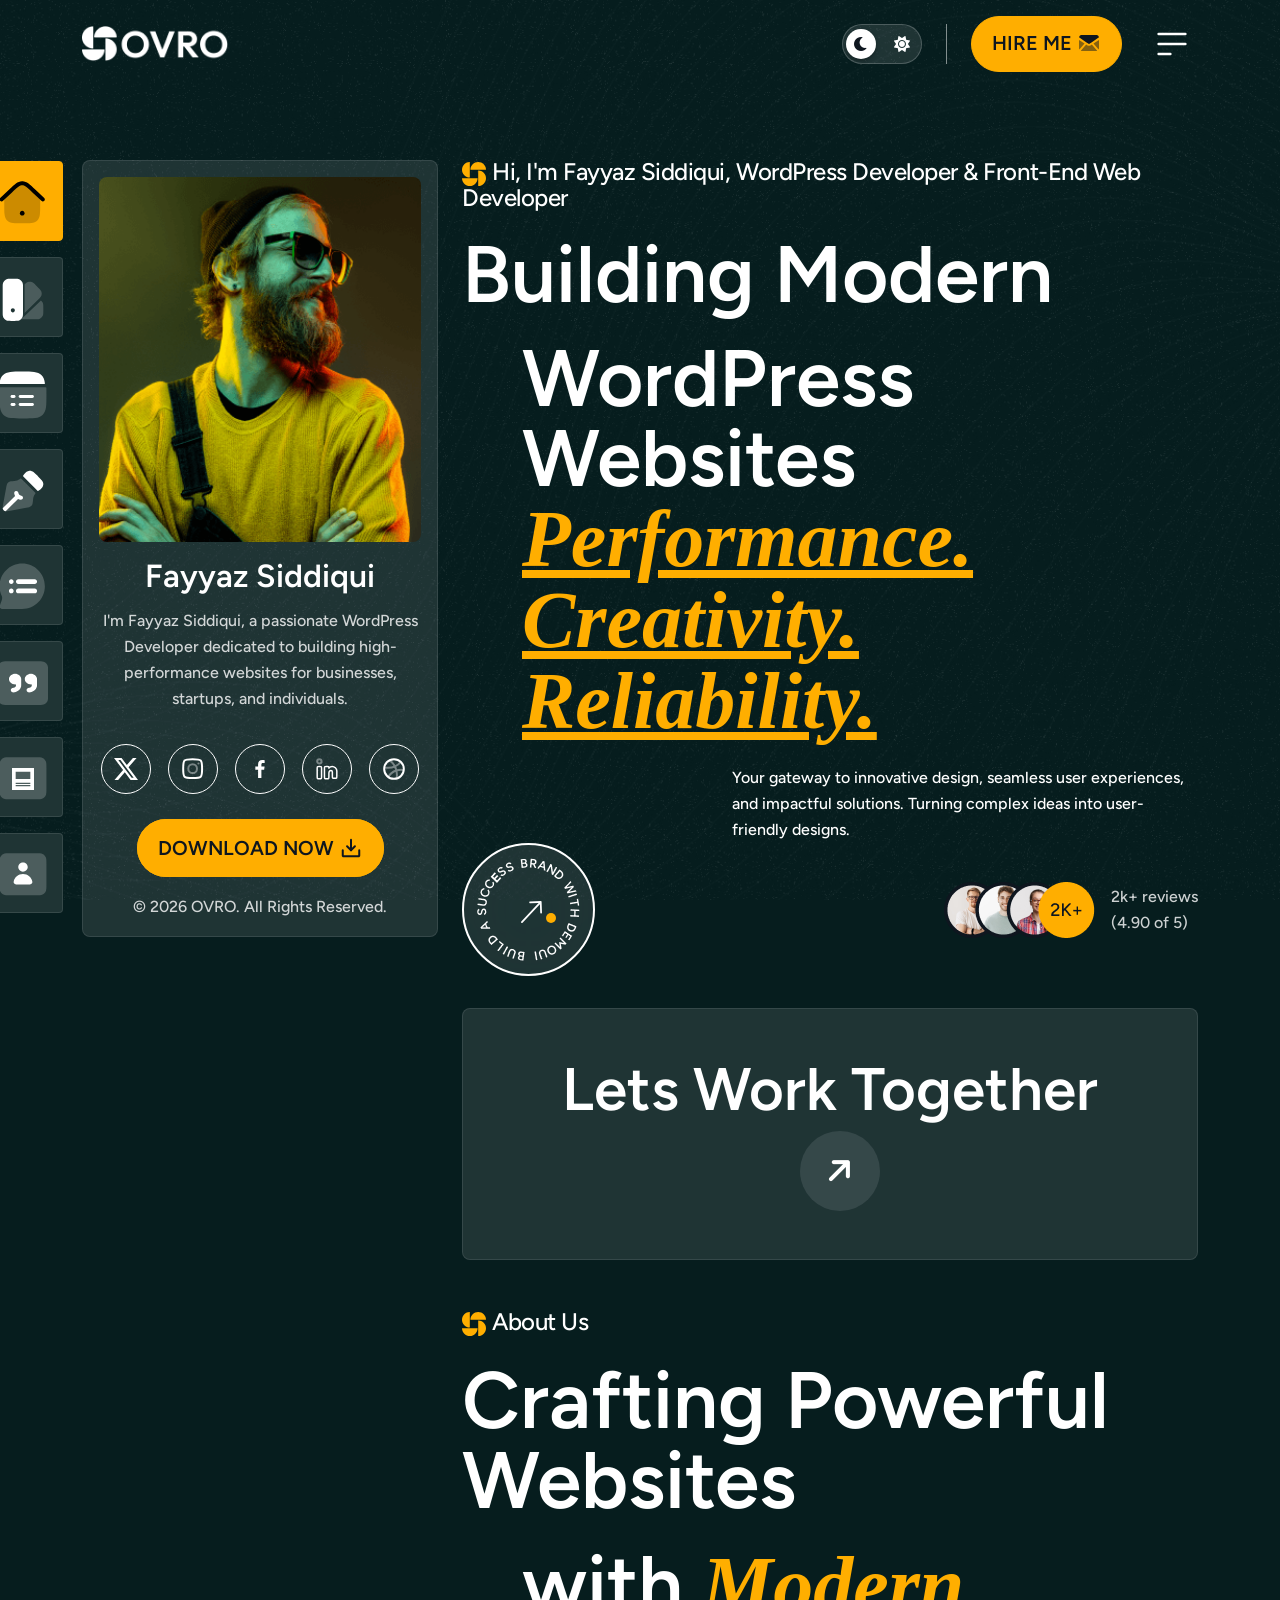
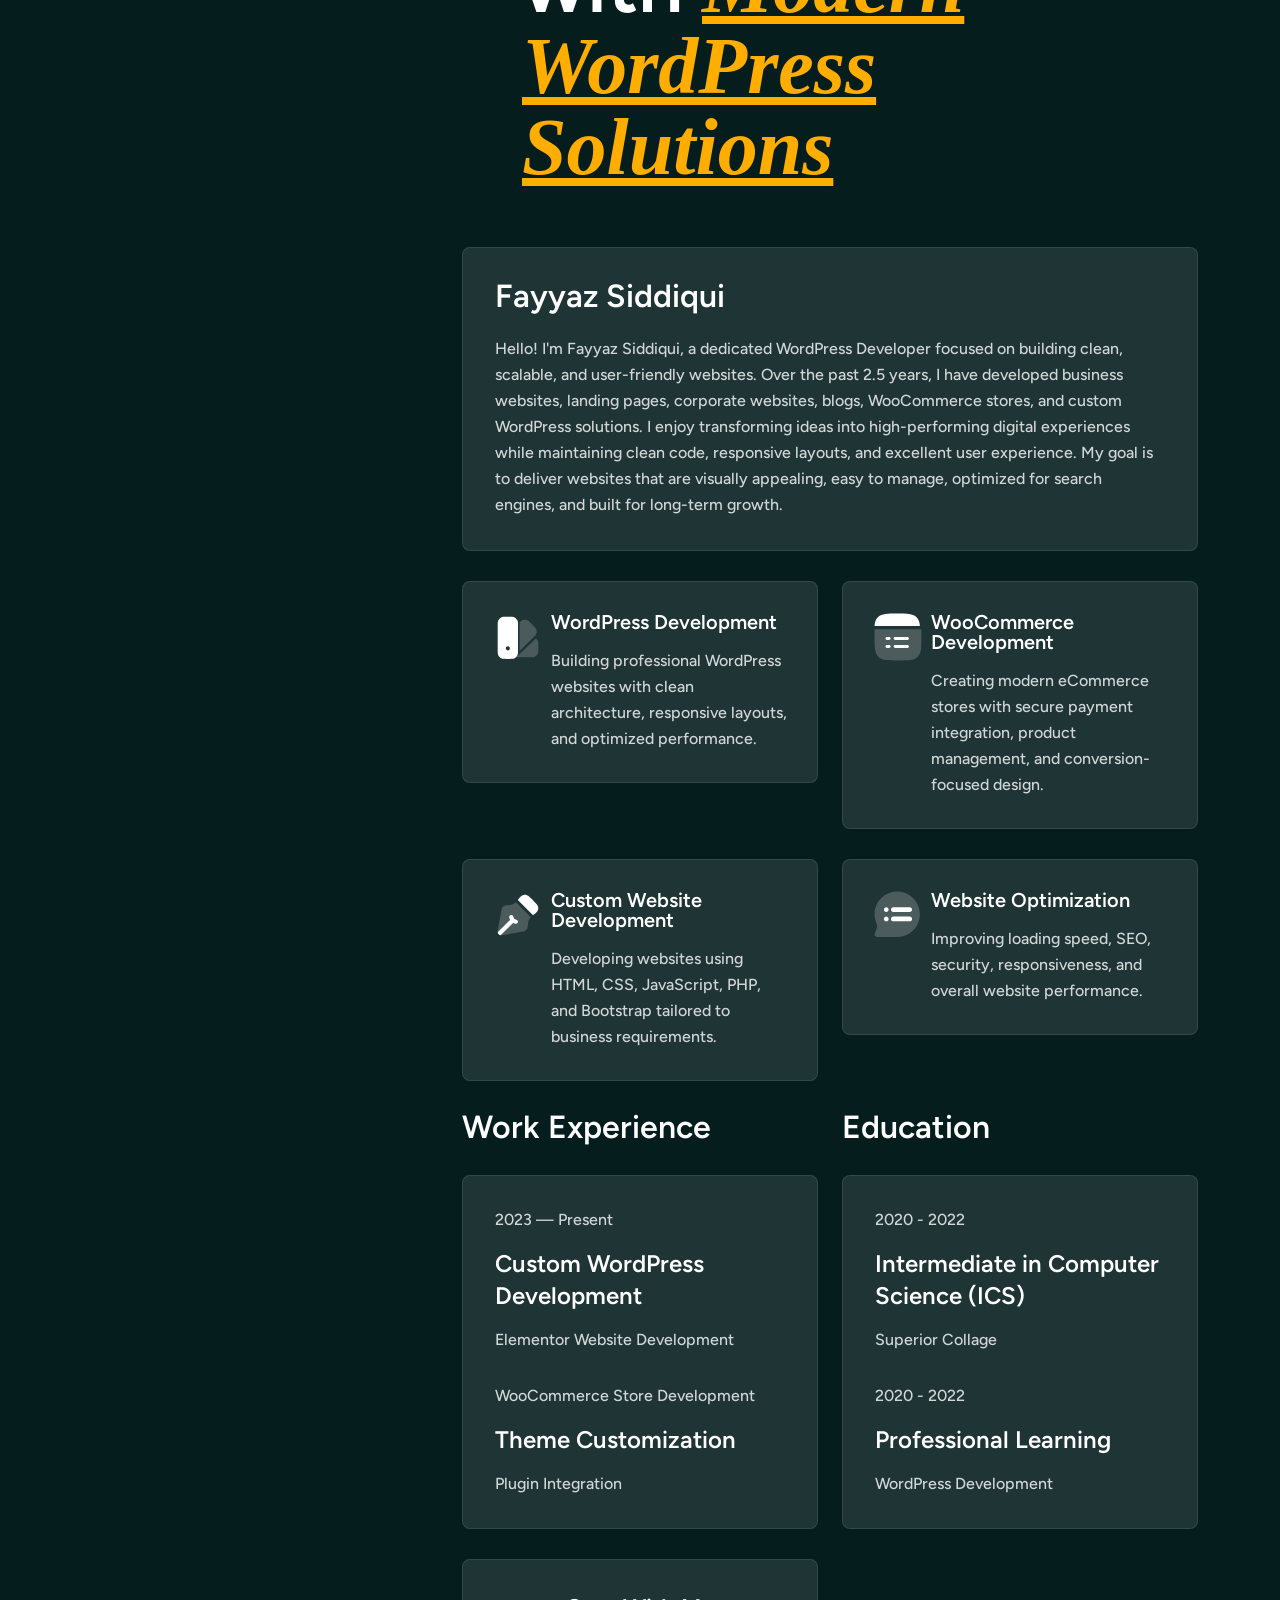
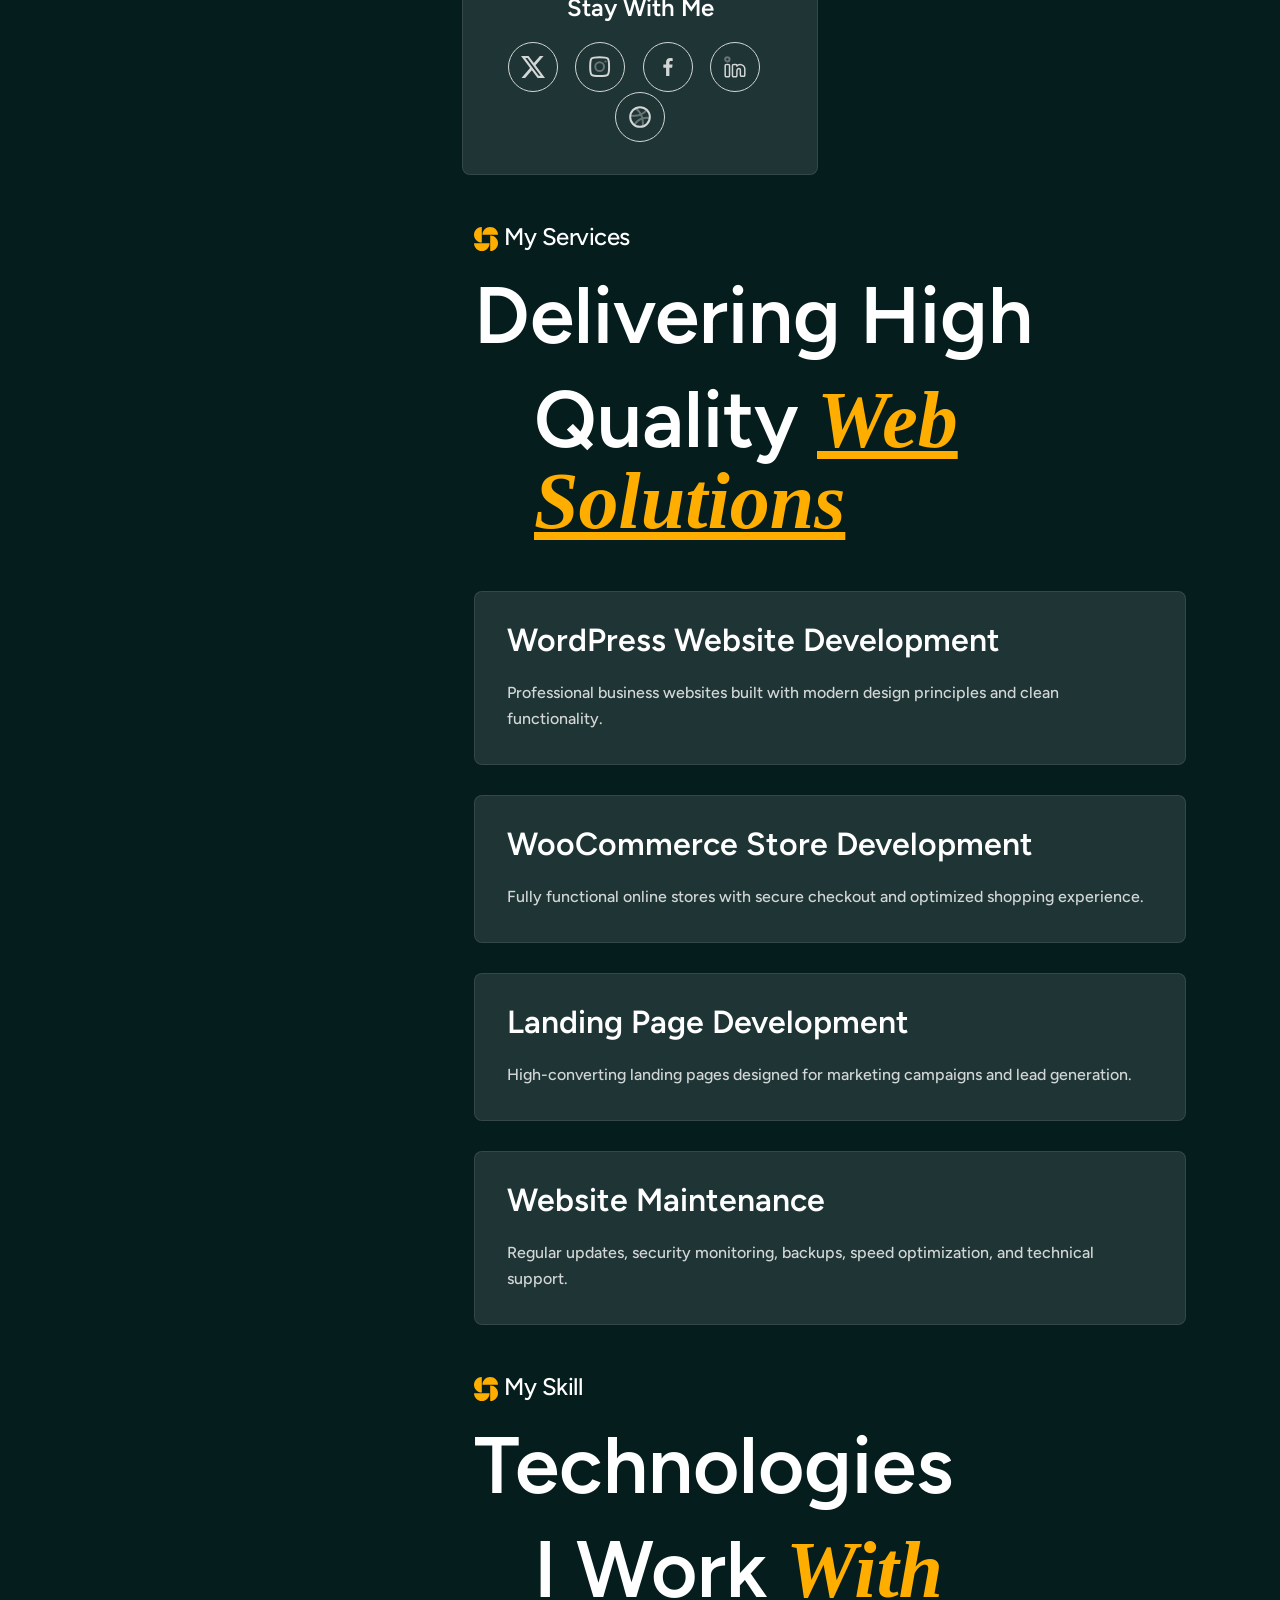
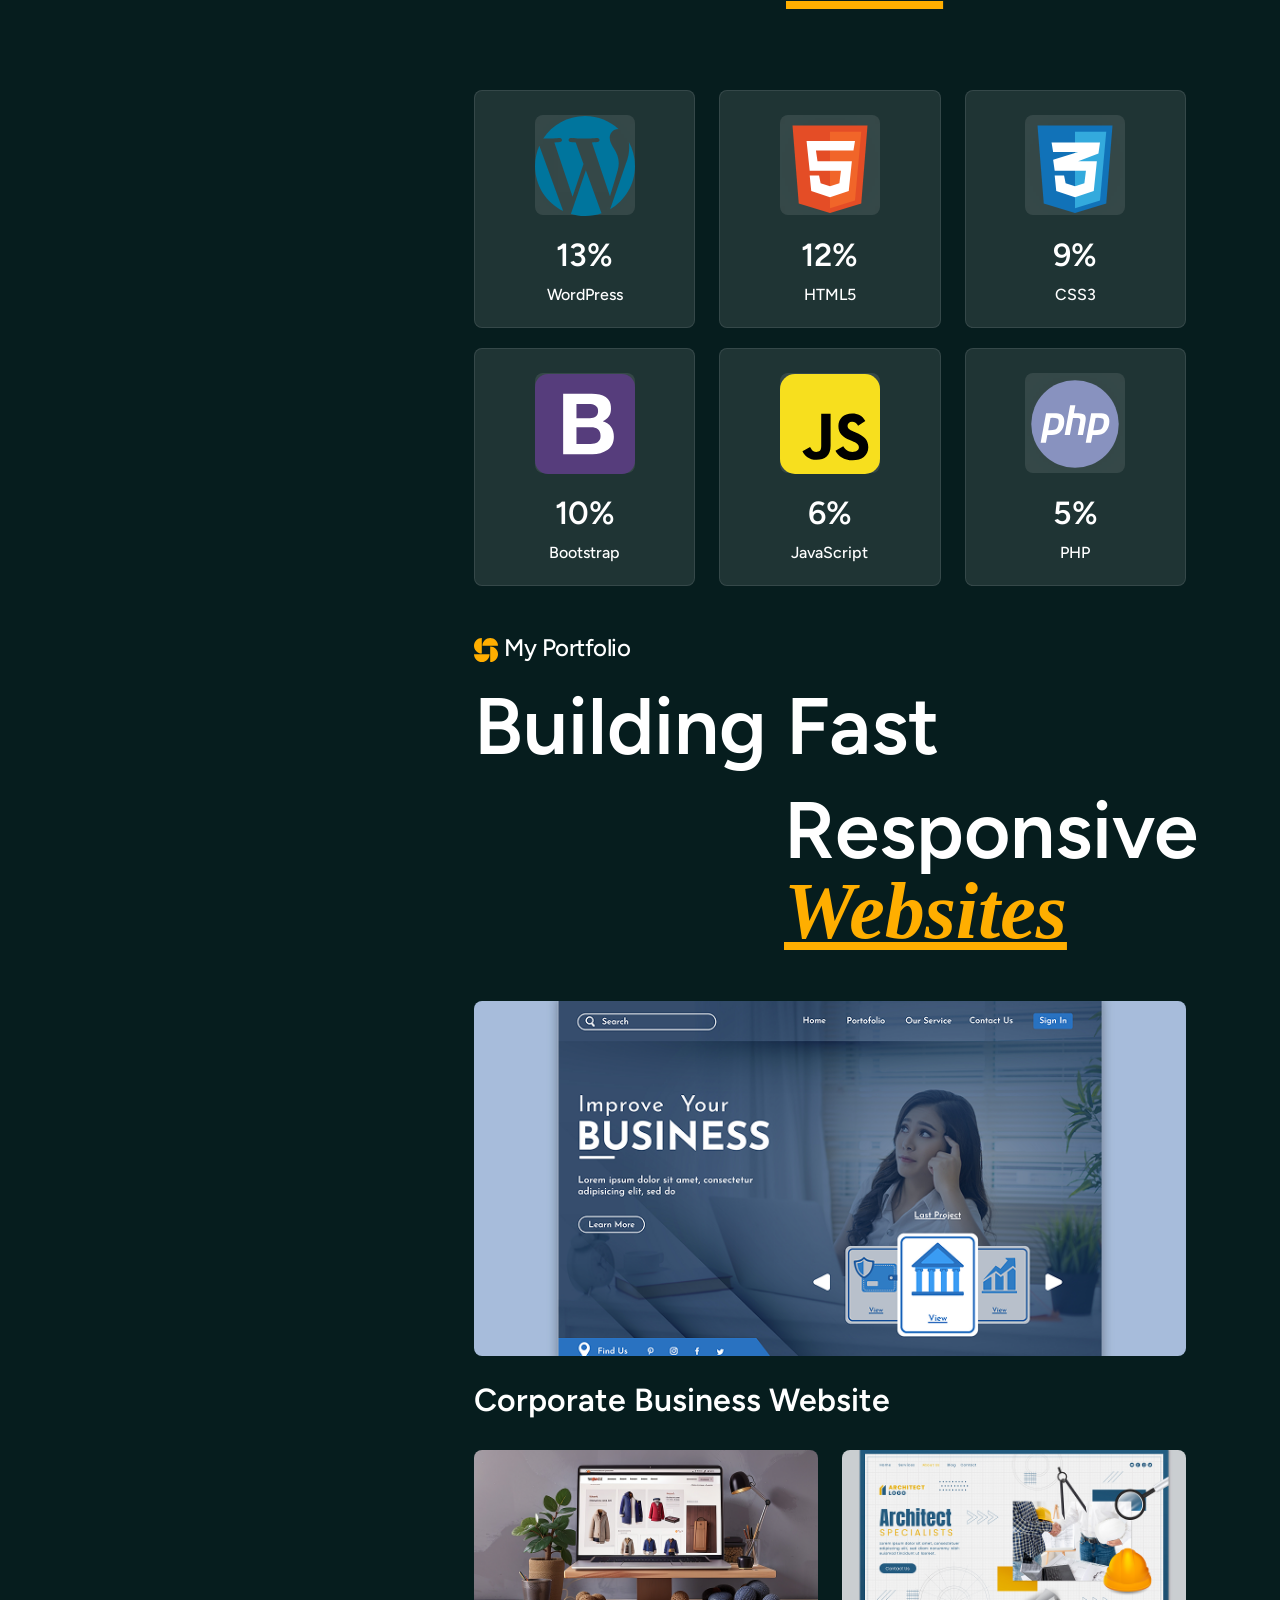
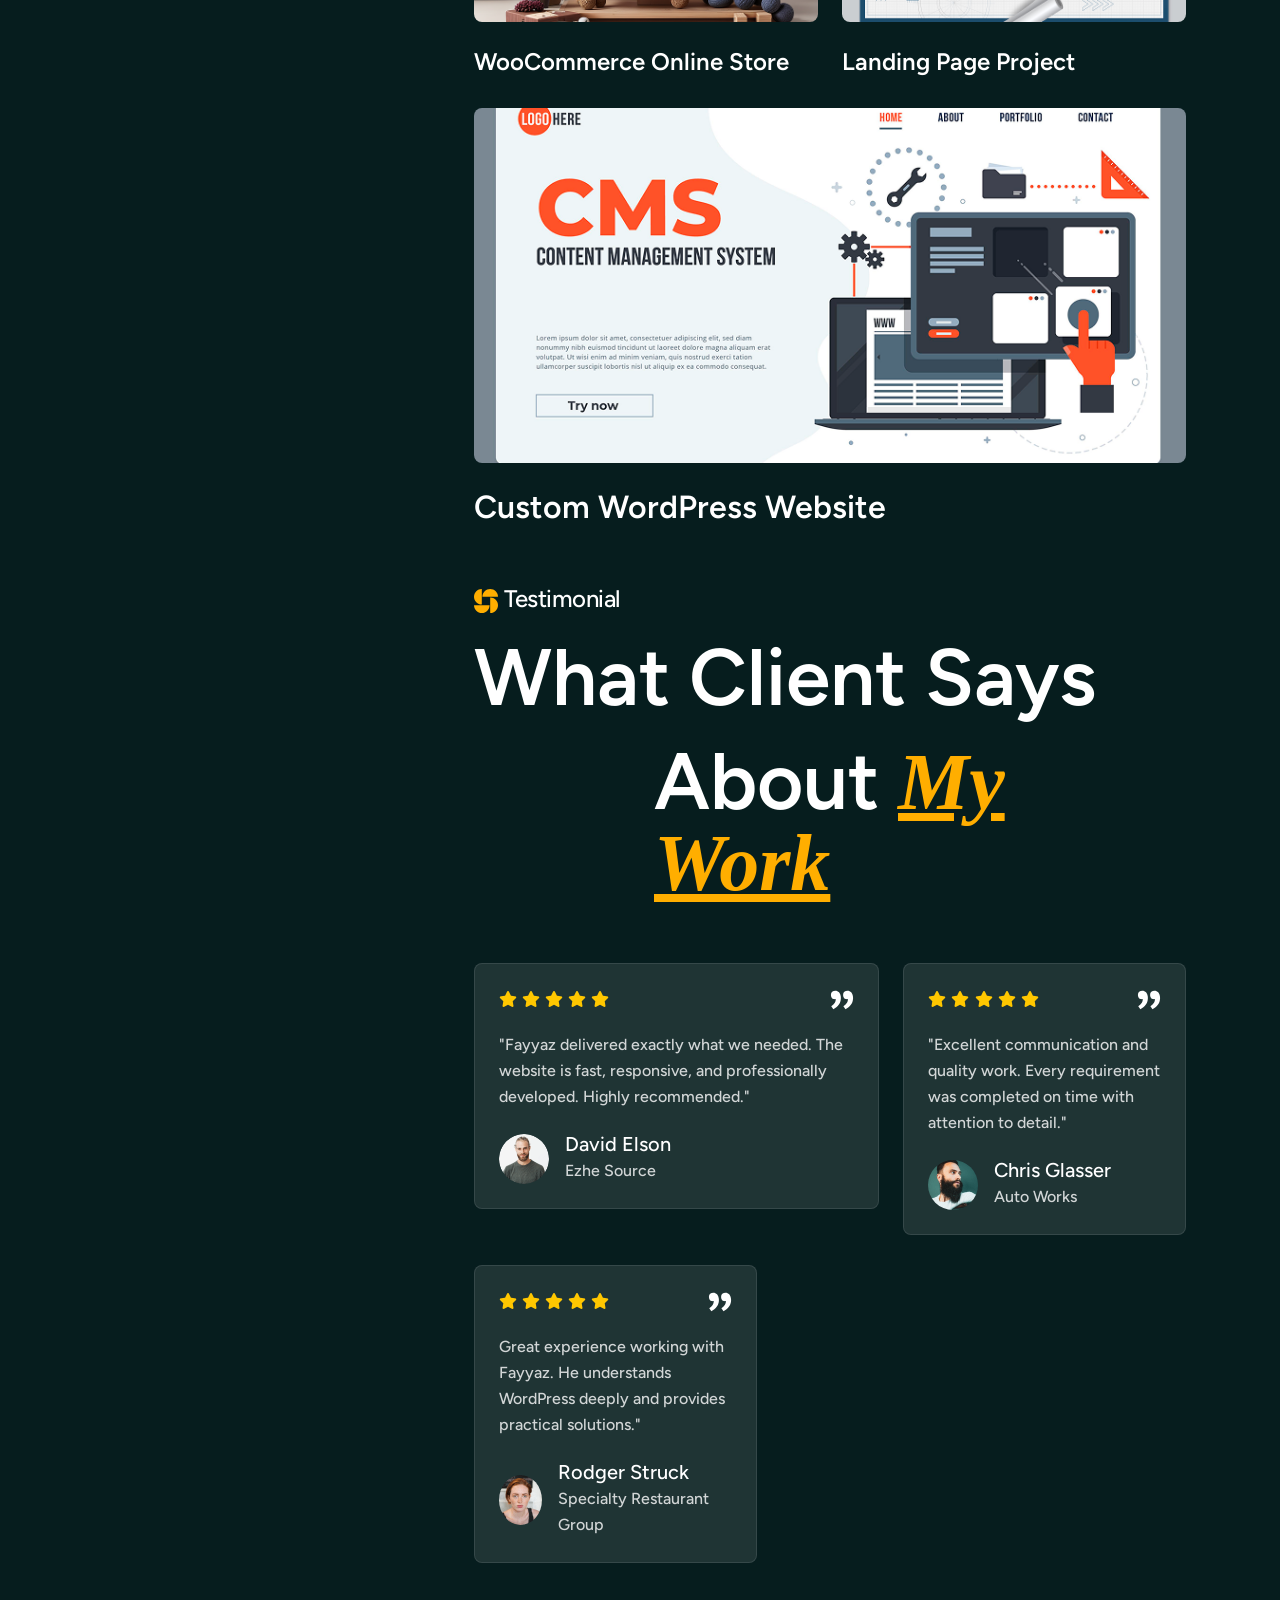
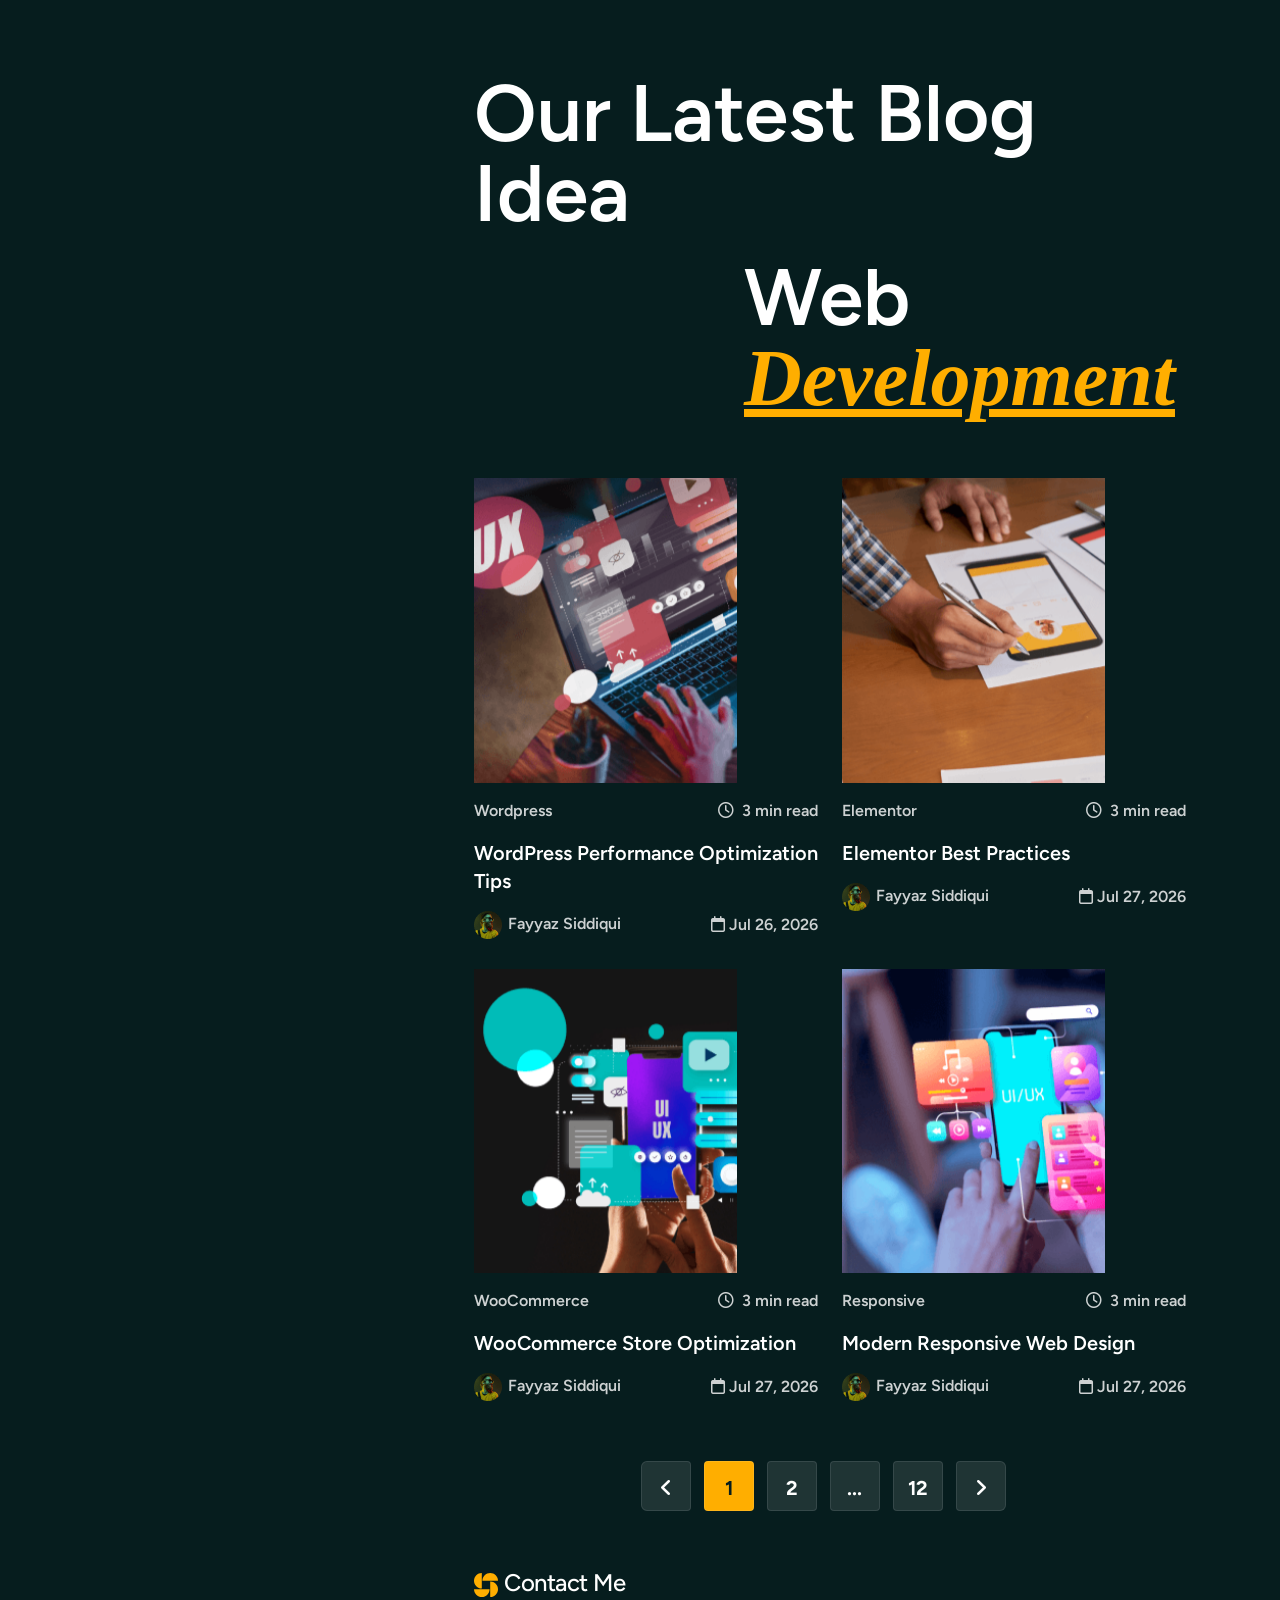
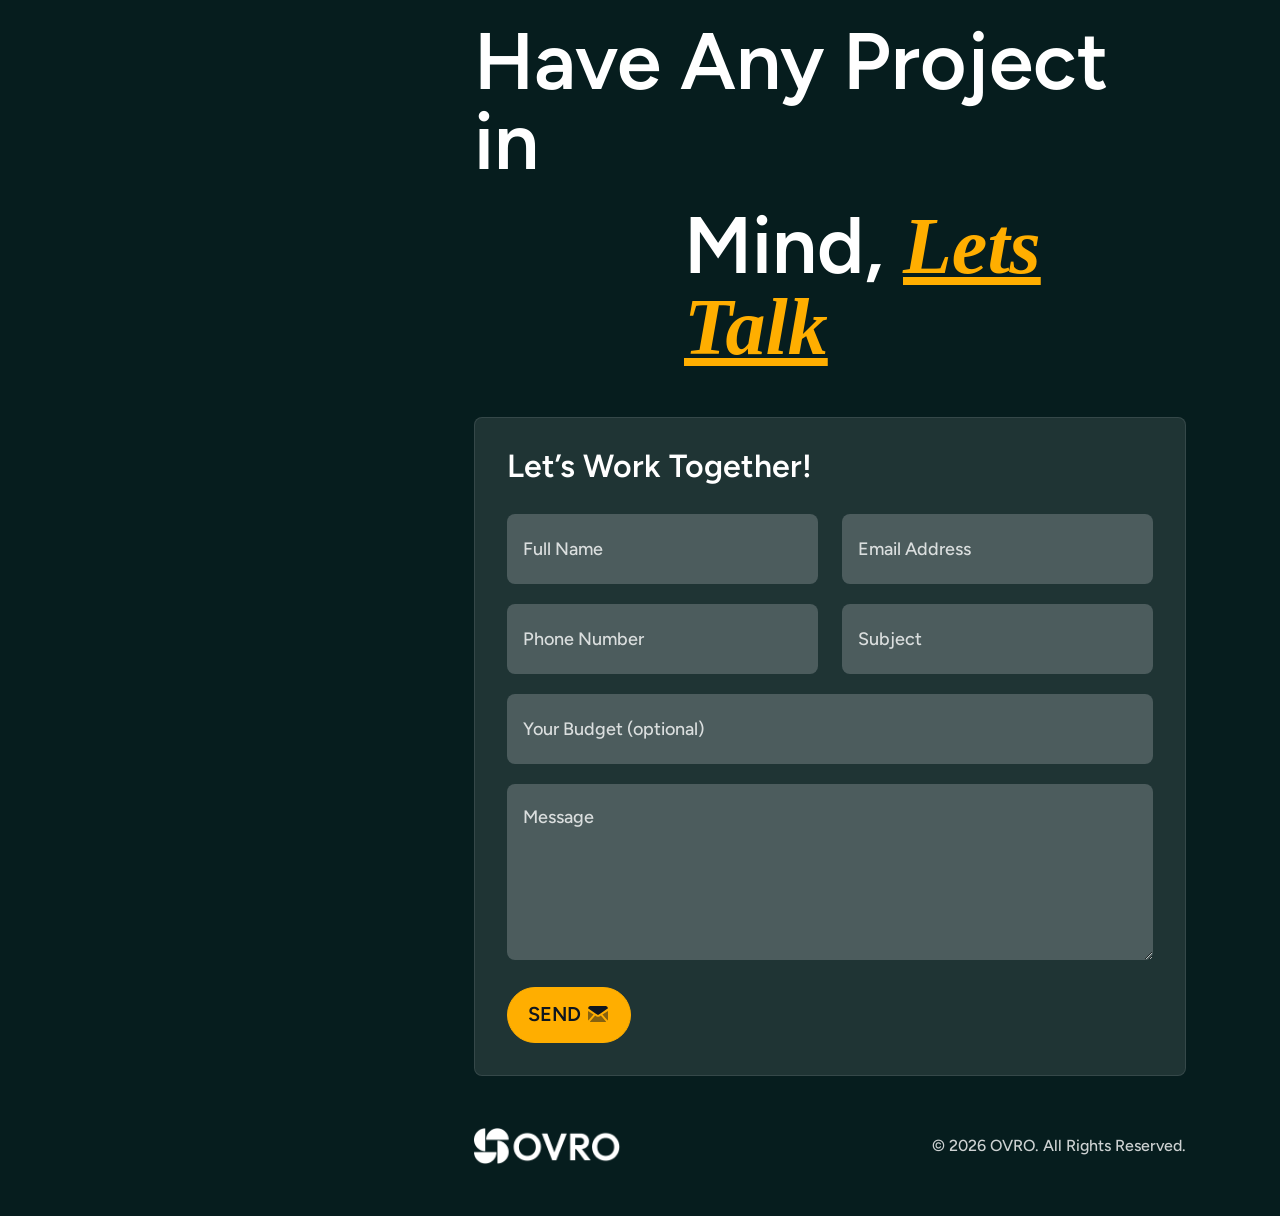
==== commit debabd79: "updates" ====
--- a/index.html
+++ b/index.html
@@ -177,7 +177,7 @@
                 <div class="space24"></div>
                 <h1 data-aos="fade-left" data-aos-duration="900">Building Modern </h1>
                 <div class="space24"></div>
-                <h1 class="head" data-aos="fade-left" data-aos-duration="1000">WordPress Websites That Drive Results <span>Performance. Creativity. Reliability.</span></h1>
+                <h1 class="head" data-aos="fade-left" data-aos-duration="1000">WordPress Websites  <span>Performance. Creativity. Reliability.</span></h1>
                 <div class="space24"></div>
                 <p data-aos="fade-left" data-aos-duration="1100">Your gateway to innovative design, seamless user experiences, and impactful solutions. Turning complex ideas into user-friendly designs. </p>
                 <div class="arrow" data-aos="fade-left" data-aos-duration="1200">
@@ -329,39 +329,39 @@
                       <div class="service-header heading1">
                         <h5 data-aos="fade-left" data-aos-duration="800"><img src="assets/img/icons/sublogo1.svg" alt="">My Services</h5>
                         <div class="space24"></div>
-                        <h2 data-aos="fade-left" data-aos-duration="1000">Elevating Brands</h2>
-                        <div class="space24"></div>
-                        <h2 class="head" data-aos="fade-left" data-aos-duration="1100">Intuitive <span>Design</span></h2>
+                        <h2 data-aos="fade-left" data-aos-duration="1000">Delivering High</h2>
+                        <div class="space24"></div>
+                        <h2 class="head" data-aos="fade-left" data-aos-duration="1100">Quality <span>Web Solutions</span></h2>
                         <div class="space50"></div>
                         <div class="div" data-aos="fade-left" data-aos-duration="900">
                           <div class="service-main-boxes">
-                            <h4>UI/UX Design</h4>
+                            <h4>WordPress Website Development</h4>
                             <div class="space24"></div>
-                            <p>Designing intuitive, user-focused interfaces that prioritize functionality and seamless navigation.</p>
+                            <p>Professional business websites built with modern design principles and clean functionality.</p>
                           </div>
                         </div>
                         <div class="space30"></div>
                         <div class="div" data-aos="fade-left" data-aos-duration="1000">
                           <div class="service-main-boxes">
-                            <h4>User Research & Prototyping</h4>
+                            <h4>WooCommerce Store Development</h4>
                             <div class="space24"></div>
-                            <p>Conducting in-depth user research and creating interactive prototypes to validate ideas and refine designs.</p>
+                            <p>Fully functional online stores with secure checkout and optimized shopping experience.</p>
                           </div>
                         </div>
                         <div class="space30"></div>
                         <div class="div" data-aos="fade-left" data-aos-duration="1100">
                           <div class="service-main-boxes">
-                            <h4>Responsive Web Design</h4>
+                            <h4>Landing Page Development</h4>
                             <div class="space24"></div>
-                            <p>Crafting designs that adapt seamlessly across all devices, ensuring a consistent user experience.</p>
+                            <p>High-converting landing pages designed for marketing campaigns and lead generation.</p>
                           </div>
                         </div>
                         <div class="space30"></div>
                         <div class="div" data-aos="fade-left" data-aos-duration="1200">
                           <div class="service-main-boxes">
-                            <h4>Wireframing & Visual Design</h4>
+                            <h4>Website Maintenance</h4>
                             <div class="space24"></div>
-                            <p>Creating detailed wireframes and visually stunning designs to bring ideas into focus.</p>
+                            <p>Regular updates, security monitoring, backups, speed optimization, and technical support.</p>
                           </div>
                         </div>
                       </div>
@@ -381,81 +381,81 @@
                       <div class="skill-header heading1">
                         <h5 data-aos="fade-left" data-aos-duration="800"><img src="assets/img/icons/sublogo1.svg" alt="">My Skill</h5>
                         <div class="space24"></div>
-                        <h2 data-aos="fade-left" data-aos-duration="1000">The Tools Behind </h2>
-                        <div class="space24"></div>
-                        <h2 class="head" data-aos="fade-left" data-aos-duration="1100">Exceptional <span>Design</span></h2>
+                        <h2 data-aos="fade-left" data-aos-duration="1000">Technologies  </h2>
+                        <div class="space24"></div>
+                        <h2 class="head" data-aos="fade-left" data-aos-duration="1100"> I Work <span>With</span></h2>
                       </div>
                       <div class="space80"></div>
                       <div class="row">
                         <div class="col-lg-4 col-md-6" data-aos="zoom-out" data-aos-duration="900">
                           <div class="skill-boxarea">
                             <div class="icons">
-                              <img src="assets/img/icons/skill1.svg" alt="">
+                              <img src="assets/img/icons/wordpress.svg" alt="">
                             </div>
                             <div class="space24"></div>
                             <h3><span class="counter">96</span>%</h3>
                             <div class="space16"></div>
-                            <p>Figma</p>
+                            <p>WordPress</p>
                           </div>
                         </div>
 
                         <div class="col-lg-4 col-md-6" data-aos="zoom-out" data-aos-duration="1000">
                           <div class="skill-boxarea">
                             <div class="icons">
-                              <img src="assets/img/icons/skill2.svg" alt="">
+                              <img src="assets/img/icons/html-5.svg" alt="">
                             </div>
                             <div class="space24"></div>
                             <h3><span class="counter">87</span>%</h3>
                             <div class="space16"></div>
-                            <p>Photoshop</p>
+                            <p>HTML5</p>
                           </div>
                         </div>
 
                         <div class="col-lg-4 col-md-6" data-aos="zoom-out" data-aos-duration="1100">
                           <div class="skill-boxarea">
                             <div class="icons">
-                              <img src="assets/img/icons/skill3.svg" alt="">
+                              <img src="assets/img/icons/css-3.svg" alt="">
                             </div>
                             <div class="space24"></div>
-                            <h3><span class="counter">90</span>%</h3>
+                            <h3><span class="counter">70</span>%</h3>
                             <div class="space16"></div>
-                            <p>Illustrator</p>
+                            <p>CSS3</p>
                           </div>
                         </div>
 
                         <div class="col-lg-4 col-md-6" data-aos="zoom-out" data-aos-duration="1200">
                           <div class="skill-boxarea">
                             <div class="icons">
-                              <img src="assets/img/icons/skill4.svg" alt="">
+                              <img src="assets/img/icons/bootstrap.svg" alt="">
                             </div>
                             <div class="space24"></div>
-                            <h3><span class="counter">89</span>%</h3>
+                            <h3><span class="counter">75</span>%</h3>
                             <div class="space16"></div>
-                            <p>Sketch</p>
+                            <p>Bootstrap</p>
                           </div>
                         </div>
 
                         <div class="col-lg-4 col-md-6" data-aos="zoom-out" data-aos-duration="1000">
                           <div class="skill-boxarea">
                             <div class="icons">
-                              <img src="assets/img/icons/skill5.svg" alt="">
+                              <img src="assets/img/icons/javascript.svg" alt="">
                             </div>
                             <div class="space24"></div>
-                            <h3><span class="counter">92</span>%</h3>
+                            <h3><span class="counter">42</span>%</h3>
                             <div class="space16"></div>
-                            <p>Adobe XD</p>
+                            <p>JavaScript</p>
                           </div>
                         </div>
 
                         <div class="col-lg-4 col-md-6" data-aos="zoom-out" data-aos-duration="11000">
                           <div class="skill-boxarea">
                             <div class="icons">
-                              <img src="assets/img/icons/skill6.svg" alt="" class="Wordpress">
+                              <img src="assets/img/icons/php.svg" alt="" class="Wordpress">
                             </div>
                             <div class="space24"></div>
-                            <h3><span class="counter">85</span>%</h3>
+                            <h3><span class="counter">35</span>%</h3>
                             <div class="space16"></div>
-                            <p>Wordpress</p>
+                            <p>PHP</p>
                           </div>
                         </div>
                       </div>
@@ -475,9 +475,9 @@
                       <div class="portfolio-header heading1">
                         <h5 data-aos="fade-left" data-aos-duration="800"><img src="assets/img/icons/sublogo1.svg" alt="">My Portfolio</h5>
                         <div class="space24"></div>
-                        <h2 data-aos="fade-left" data-aos-duration="1000">Innovation Designs</h2>
-                        <div class="space24"></div>
-                        <h2 class="head" data-aos="fade-left" data-aos-duration="1100">Real <span>Results</span></h2>
+                        <h2 data-aos="fade-left" data-aos-duration="1000">Building Fast</h2>
+                        <div class="space24"></div>
+                        <h2 class="head" data-aos="fade-left" data-aos-duration="1100">Responsive <span>Websites</span></h2>
                       </div>
                     </div>
                     <div class="space50"></div>
@@ -485,11 +485,11 @@
                       <div class="portfolio-boxarea click-here">
                         <div class="img1">
                           <a href="javascript:void(0)">
-                            <img src="assets/img/all-images/portfolio/portfolio-img1.png" alt="">
+                            <img src="assets/img/all-images/portfolio/p-img-1.png" alt="">
                           </a>
                         </div>
                         <div class="space24"></div>
-                        <a href="javascript:void(0)">Reelup - E commercer Video Platform</a>
+                        <a href="javascript:void(0)">Corporate Business Website</a>
                       </div>
                     </div>
 
@@ -497,11 +497,11 @@
                       <div class="portfolio-boxarea2 click-here">
                         <div class="img1">
                           <a href="javascript:void(0)">
-                            <img src="assets/img/all-images/portfolio/portfolio-img3.png" alt="">
+                            <img src="assets/img/all-images/portfolio/p-img-2.png" alt="">
                           </a>
                         </div>
                         <div class="space24"></div>
-                        <a href="javascript:void(0)">Academy - Sales Career</a>
+                        <a href="javascript:void(0)">WooCommerce Online Store</a>
                       </div>
                     </div>
 
@@ -509,11 +509,11 @@
                       <div class="portfolio-boxarea2 click-here">
                         <div class="img1">
                           <a href="javascript:void(0)">
-                            <img src="assets/img/all-images/portfolio/portfolio-img4.png" alt="">
+                            <img src="assets/img/all-images/portfolio/p-img-3.png" alt="">
                           </a>
                         </div>
                         <div class="space24"></div>
-                        <a href="javascript:void(0)">Leadlogic- Dashboard Design</a>
+                        <a href="javascript:void(0)">Landing Page Project</a>
                       </div>
                     </div>
 
@@ -521,11 +521,11 @@
                       <div class="portfolio-boxarea click-here">
                         <div class="img1">
                           <a href="javascript:void(0)">
-                            <img src="assets/img/all-images/portfolio/portfolio-img2.png" alt="">
+                            <img src="assets/img/all-images/portfolio/p-img-4.png" alt="">
                           </a>
                         </div>
                         <div class="space24"></div>
-                        <a href="javascript:void(0)">Reelup - E commercer Video Platform</a>
+                        <a href="javascript:void(0)">Custom WordPress Website</a>
                       </div>
                     </div>
                   </div>
@@ -564,7 +564,7 @@
                           </svg>
                         </div>
                         <div class="space20"></div>
-                        <p>"Working with Alex was a game-changer for our brand. Their attention to detail and focus on creating a seamless user experience truly transformed our website. We’ve seen an incredible boost in user engagement and satisfaction."</p>
+                        <p>"Fayyaz delivered exactly what we needed. The website is fast, responsive, and professionally developed. Highly recommended."</p>
                         <div class="space24"></div>
                         <div class="mans-area">
                           <div class="man">
@@ -592,7 +592,7 @@
                           </svg>
                         </div>
                         <div class="space20"></div>
-                        <p>"Alex exceeded all expectations with their innovative designs and collaborative approach. Reality that perfectly resonates with our audience."</p>
+                        <p>"Excellent communication and quality work. Every requirement was completed on time with attention to detail."</p>
                         <div class="space24"></div>
                         <div class="mans-area">
                           <div class="man">
@@ -621,7 +621,7 @@
                           </svg>
                         </div>
                         <div class="space20"></div>
-                        <p>The designs delivered by [Your Name] were intuitive and engaging, making a significant difference in how users interacted with our platform."</p>
+                        <p>Great experience working with Fayyaz. He understands WordPress deeply and provides practical solutions."</p>
                         <div class="space24"></div>
                         <div class="mans-area">
                           <div class="man">
@@ -634,7 +634,7 @@
                         </div>
                       </div>
                     </div>
-                    <div class="col-lg-7 col-md-6" data-aos="zoom-in" data-aos-duration="1200">
+                    <!-- <div class="col-lg-7 col-md-6" data-aos="zoom-in" data-aos-duration="1200">
                       <div class="testimonial-boxarea">
                         <div class="list">
                           <ul>
@@ -649,8 +649,7 @@
                           </svg>
                         </div>
                         <div class="space20"></div>
-                        <p>"From wireframes to the final product, Alex brought creativity and functionality together beautifully. The final design not only looks fantastic but also works flawlessly across devices." -</p>
+                        <p>"From wireframes to the final product, Alex brought creativity and functionality together beautifully. The final design not only looks fantastic but also works flawlessly across devices."</p>
                         <div class="space24"></div>
                         <div class="mans-area">
                           <div class="man">
@@ -662,7 +661,7 @@
                           </div>
                         </div>
                       </div>
-                    </div>
+                    </div> -->
                   </div>
                 </div>
               </div>
@@ -680,7 +679,7 @@
                         <div class="space24"></div>
                         <h2 data-aos="fade-left" data-aos-duration="1000">Our Latest Blog Idea </h2>
                         <div class="space24"></div>
-                        <h2 class="head" data-aos="fade-left" data-aos-duration="1200">UI/UX <span>Trends</span></h2>
+                        <h2 class="head" data-aos="fade-left" data-aos-duration="1200">Web  <span>Development</span></h2>
                         <div class="space60"></div>
                         <div class="row">
                           <div class="col-lg-6 col-md-6">
@@ -690,15 +689,15 @@
                               </div>
                               <div class="content-area">
                                 <ul>
-                                  <li><a href="#">UI/UX</a></li>
+                                  <li><a href="#">Wordpress</a></li>
                                   <li><a href="#"><i class="fa-regular fa-clock"></i> 3 min read</a></li>
                                 </ul>
                                 <div class="space16"></div>
-                                <a href="blog-single.html">Behind the Pixels: My Favorite Design Projects</a>
+                                <a href="blog-single.html">WordPress Performance Optimization Tips</a>
                                 <div class="space16"></div>
                                 <ul>
-                                  <li><a href="#"><img src="assets/img/all-images/blog/blog-img5.png" alt="">Alex Carry</a></li>
-                                  <li><a href="#"><i class="fa-regular fa-calendar"></i>Oct 26, 2024 </a></li>
+                                  <li><a href="#"><img src="assets/img/all-images/blog/blog-img5.png" alt="">Fayyaz Siddiqui</a></li>
+                                  <li><a href="#"><i class="fa-regular fa-calendar"></i>Jul 26, 2026 </a></li>
                                 </ul>
                               </div>
                             </div>
@@ -710,15 +709,15 @@
                               </div>
                               <div class="content-area">
                                 <ul>
-                                  <li><a href="#">UI/UX</a></li>
+                                  <li><a href="#">Elementor</a></li>
                                   <li><a href="#"><i class="fa-regular fa-clock"></i> 3 min read</a></li>
                                 </ul>
                                 <div class="space16"></div>
-                                <a href="blog-single.html">Crafting Seamless Experiences: My UI/UX Design Philosophy</a>
+                                <a href="blog-single.html">Elementor Best Practices</a>
                                 <div class="space16"></div>
                                 <ul>
-                                  <li><a href="#"><img src="assets/img/all-images/blog/blog-img5.png" alt="">Alex Carry</a></li>
-                                  <li><a href="#"><i class="fa-regular fa-calendar"></i>Oct 26, 2024 </a></li>
+                                  <li><a href="#"><img src="assets/img/all-images/blog/blog-img5.png" alt="">Fayyaz Siddiqui</a></li>
+                                  <li><a href="#"><i class="fa-regular fa-calendar"></i>Jul 27, 2026  </a></li>
                                 </ul>
                               </div>
                             </div>
@@ -731,15 +730,15 @@
                               </div>
                               <div class="content-area">
                                 <ul>
-                                  <li><a href="#">UI/UX</a></li>
+                                  <li><a href="#">WooCommerce</a></li>
                                   <li><a href="#"><i class="fa-regular fa-clock"></i> 3 min read</a></li>
                                 </ul>
                                 <div class="space16"></div>
-                                <a href="blog-single.html">Staying Ahead: Trends Shaping UI/UX in 2024</a>
+                                <a href="blog-single.html">WooCommerce Store Optimization</a>
                                 <div class="space16"></div>
                                 <ul>
-                                  <li><a href="#"><img src="assets/img/all-images/blog/blog-img5.png" alt="">Alex Carry</a></li>
-                                  <li><a href="#"><i class="fa-regular fa-calendar"></i>Oct 26, 2024 </a></li>
+                                  <li><a href="#"><img src="assets/img/all-images/blog/blog-img5.png" alt="">Fayyaz Siddiqui</a></li>
+                                  <li><a href="#"><i class="fa-regular fa-calendar"></i>Jul 27, 2026  </a></li>
                                 </ul>
                               </div>
                             </div>
@@ -752,15 +751,15 @@
                               </div>
                               <div class="content-area">
                                 <ul>
-                                  <li><a href="#">UI/UX</a></li>
+                                  <li><a href="#">Responsive</a></li>
                                   <li><a href="#"><i class="fa-regular fa-clock"></i> 3 min read</a></li>
                                 </ul>
                                 <div class="space16"></div>
-                                <a href="blog-single.html">From Concept to Reality: My Design Process</a>
+                                <a href="blog-single.html">Modern Responsive Web Design</a>
                                 <div class="space16"></div>
                                 <ul>
-                                  <li><a href="#"><img src="assets/img/all-images/blog/blog-img5.png" alt="">Alex Carry</a></li>
-                                  <li><a href="#"><i class="fa-regular fa-calendar"></i>Oct 26, 2024 </a></li>
+                                  <li><a href="#"><img src="assets/img/all-images/blog/blog-img5.png" alt="">Fayyaz Siddiqui</a></li>
+                                  <li><a href="#"><i class="fa-regular fa-calendar"></i>Jul 27, 2026 </a></li>
                                 </ul>
                               </div>
                             </div>
@@ -862,7 +861,7 @@
                         <div class="btn-area1">
                           <a href="index.html"><img src="assets/img/logo/logo1.png" alt=""></a>
                         </div>
-                        <p>© 2024 OVRO. All Rights Reserved.</p>
+                        <p>© 2026 OVRO. All Rights Reserved.</p>
                       </div>
                     </div>
                   </div>
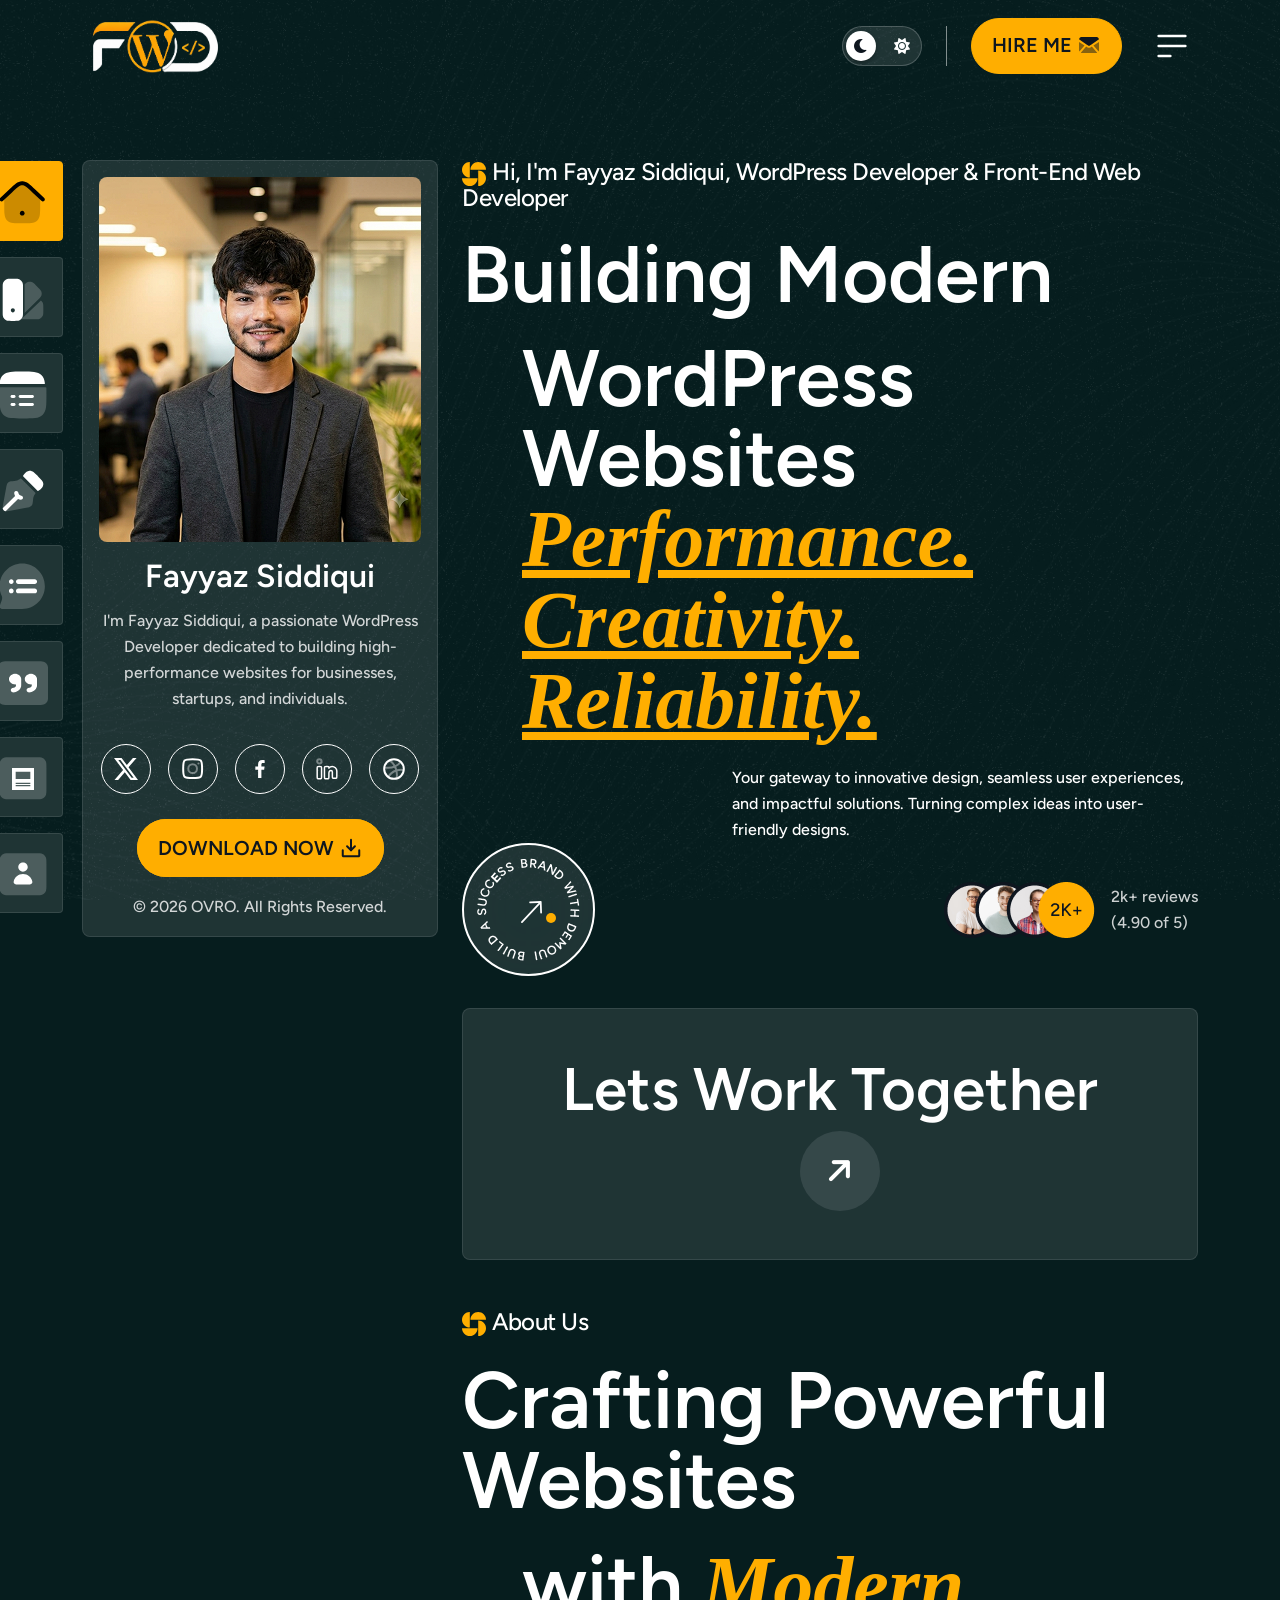
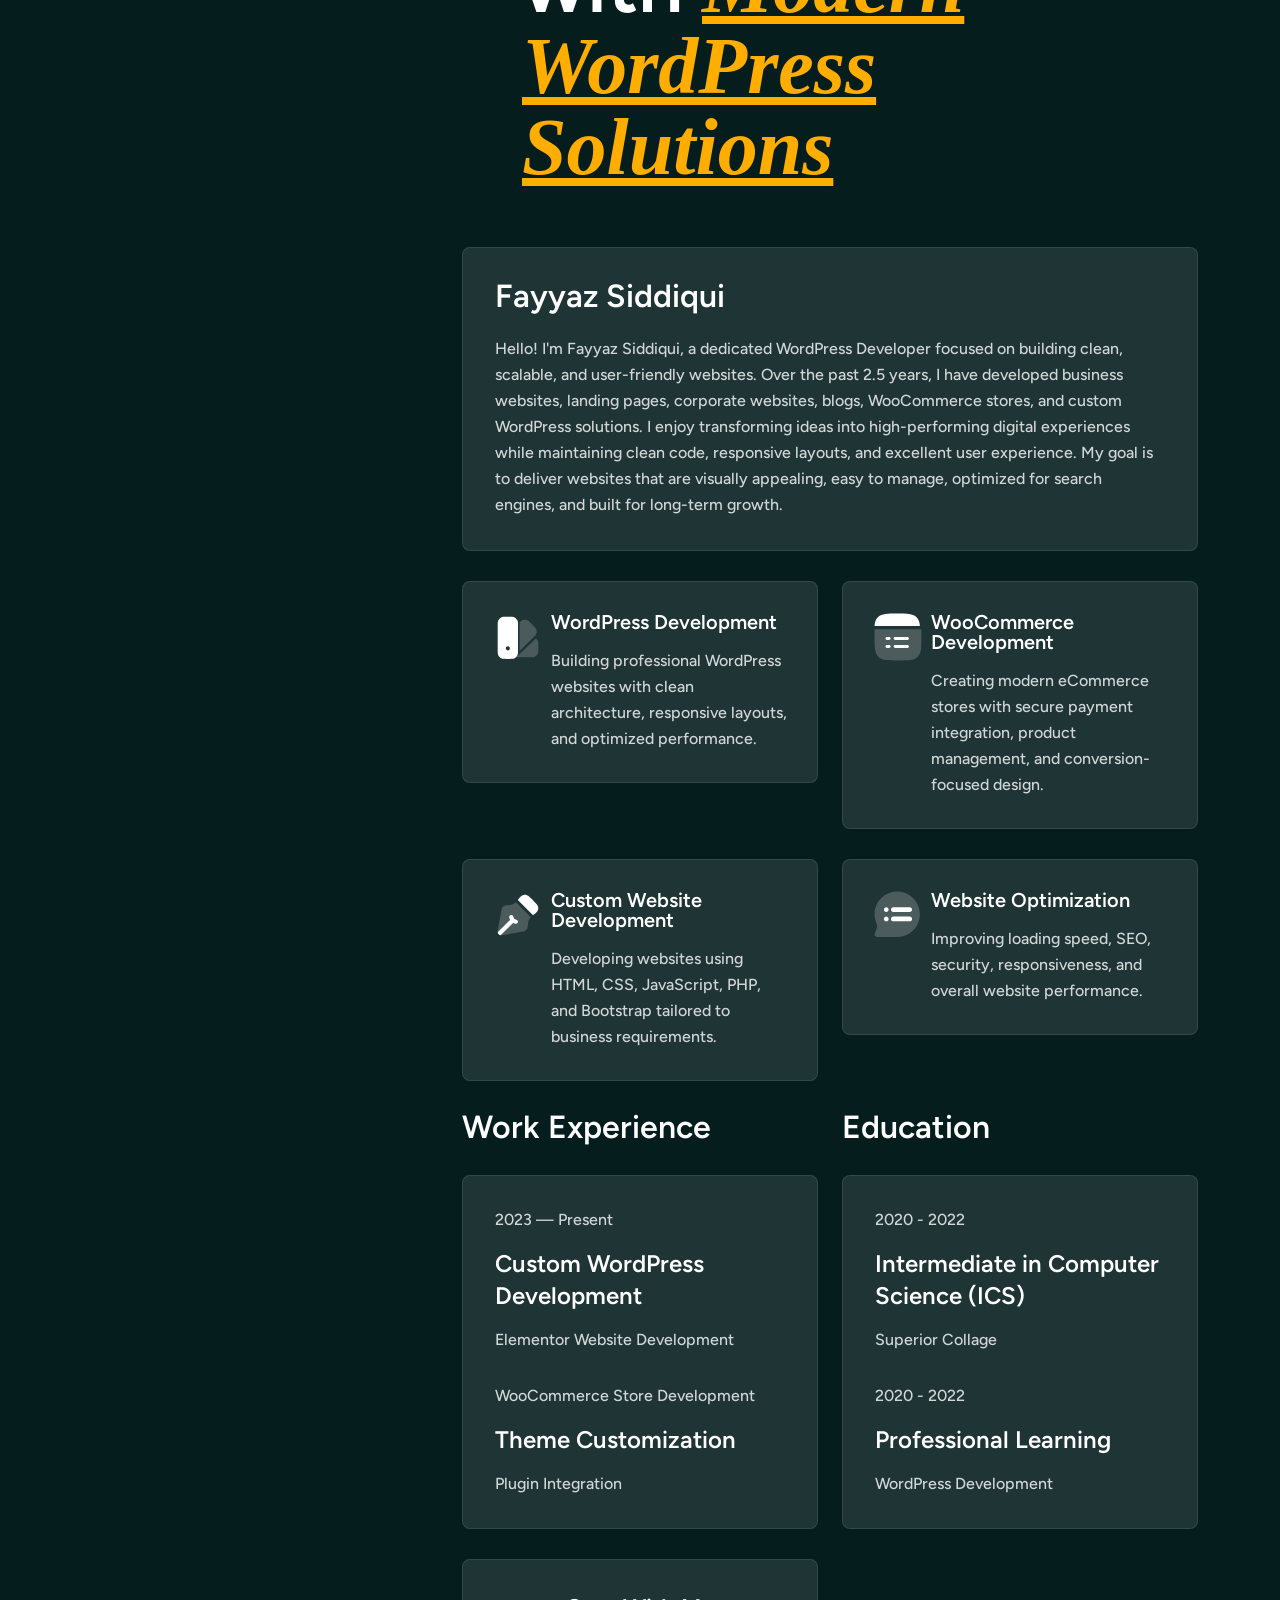
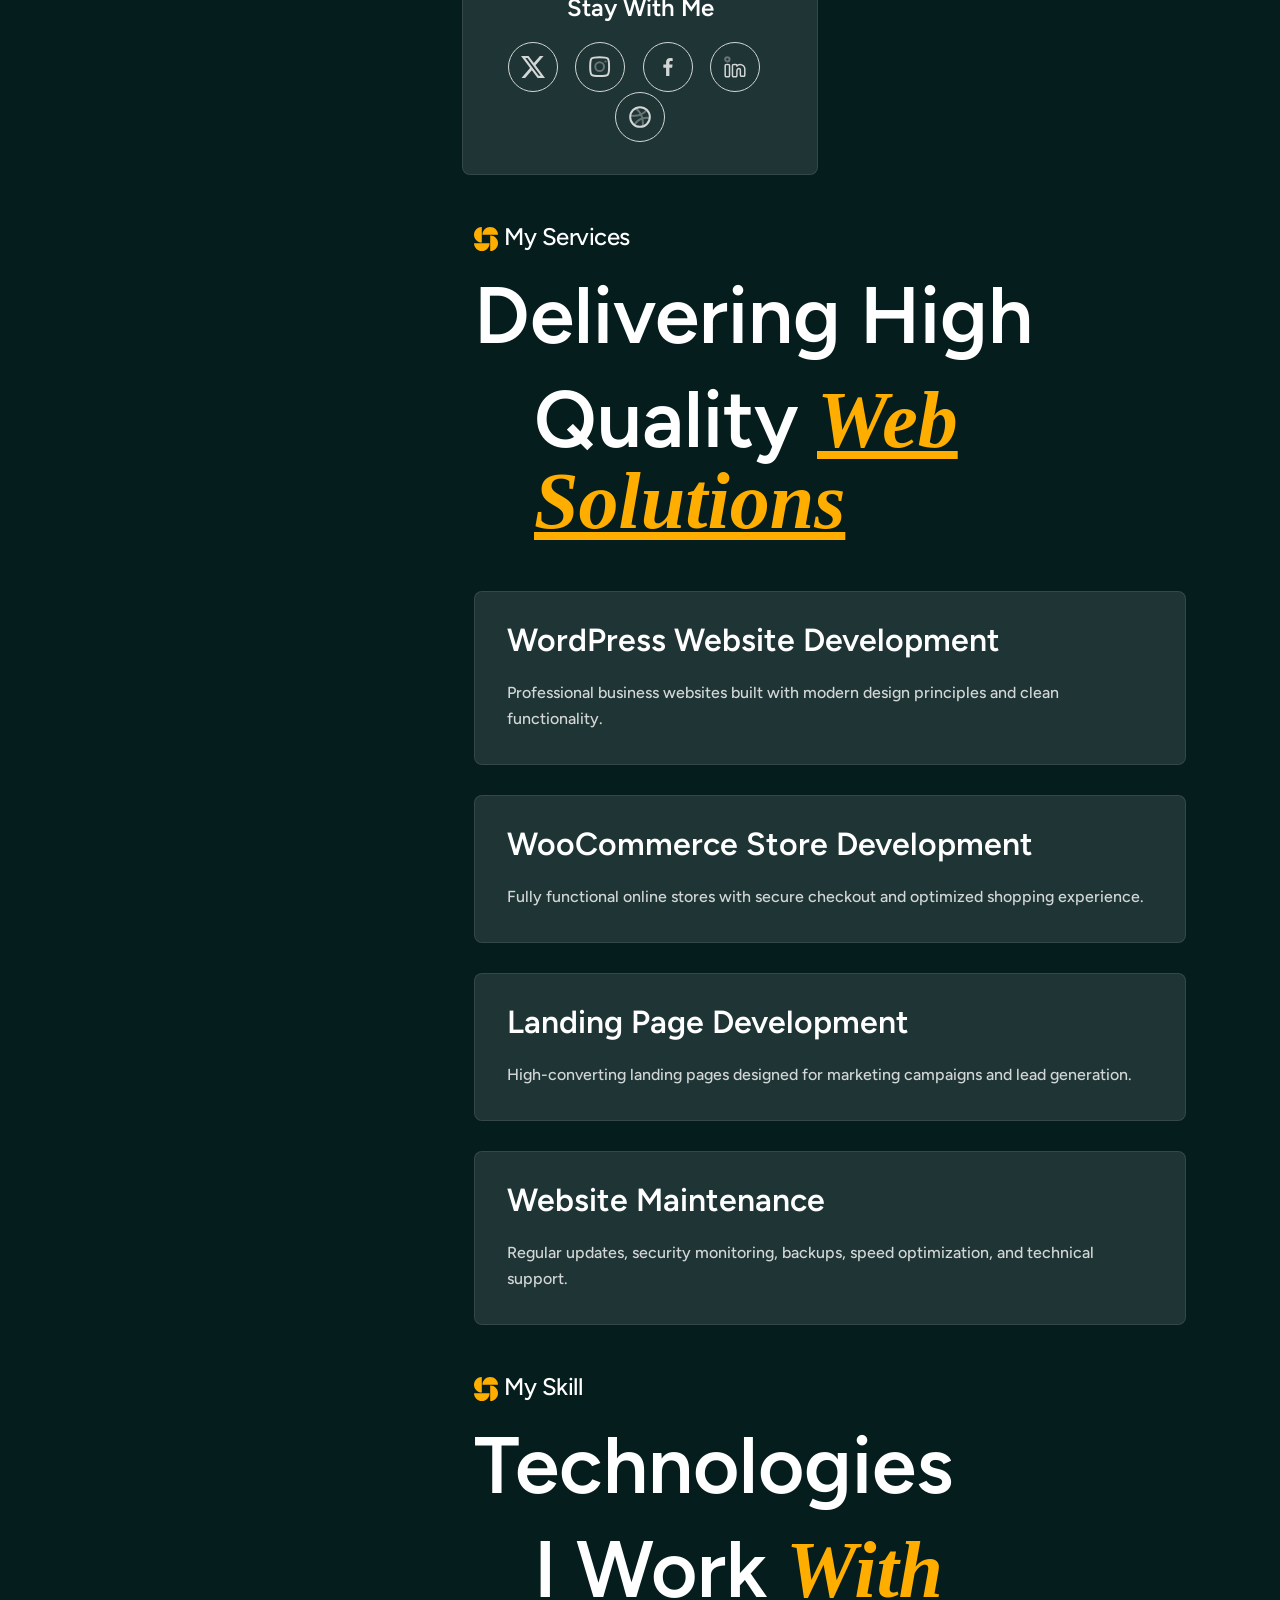
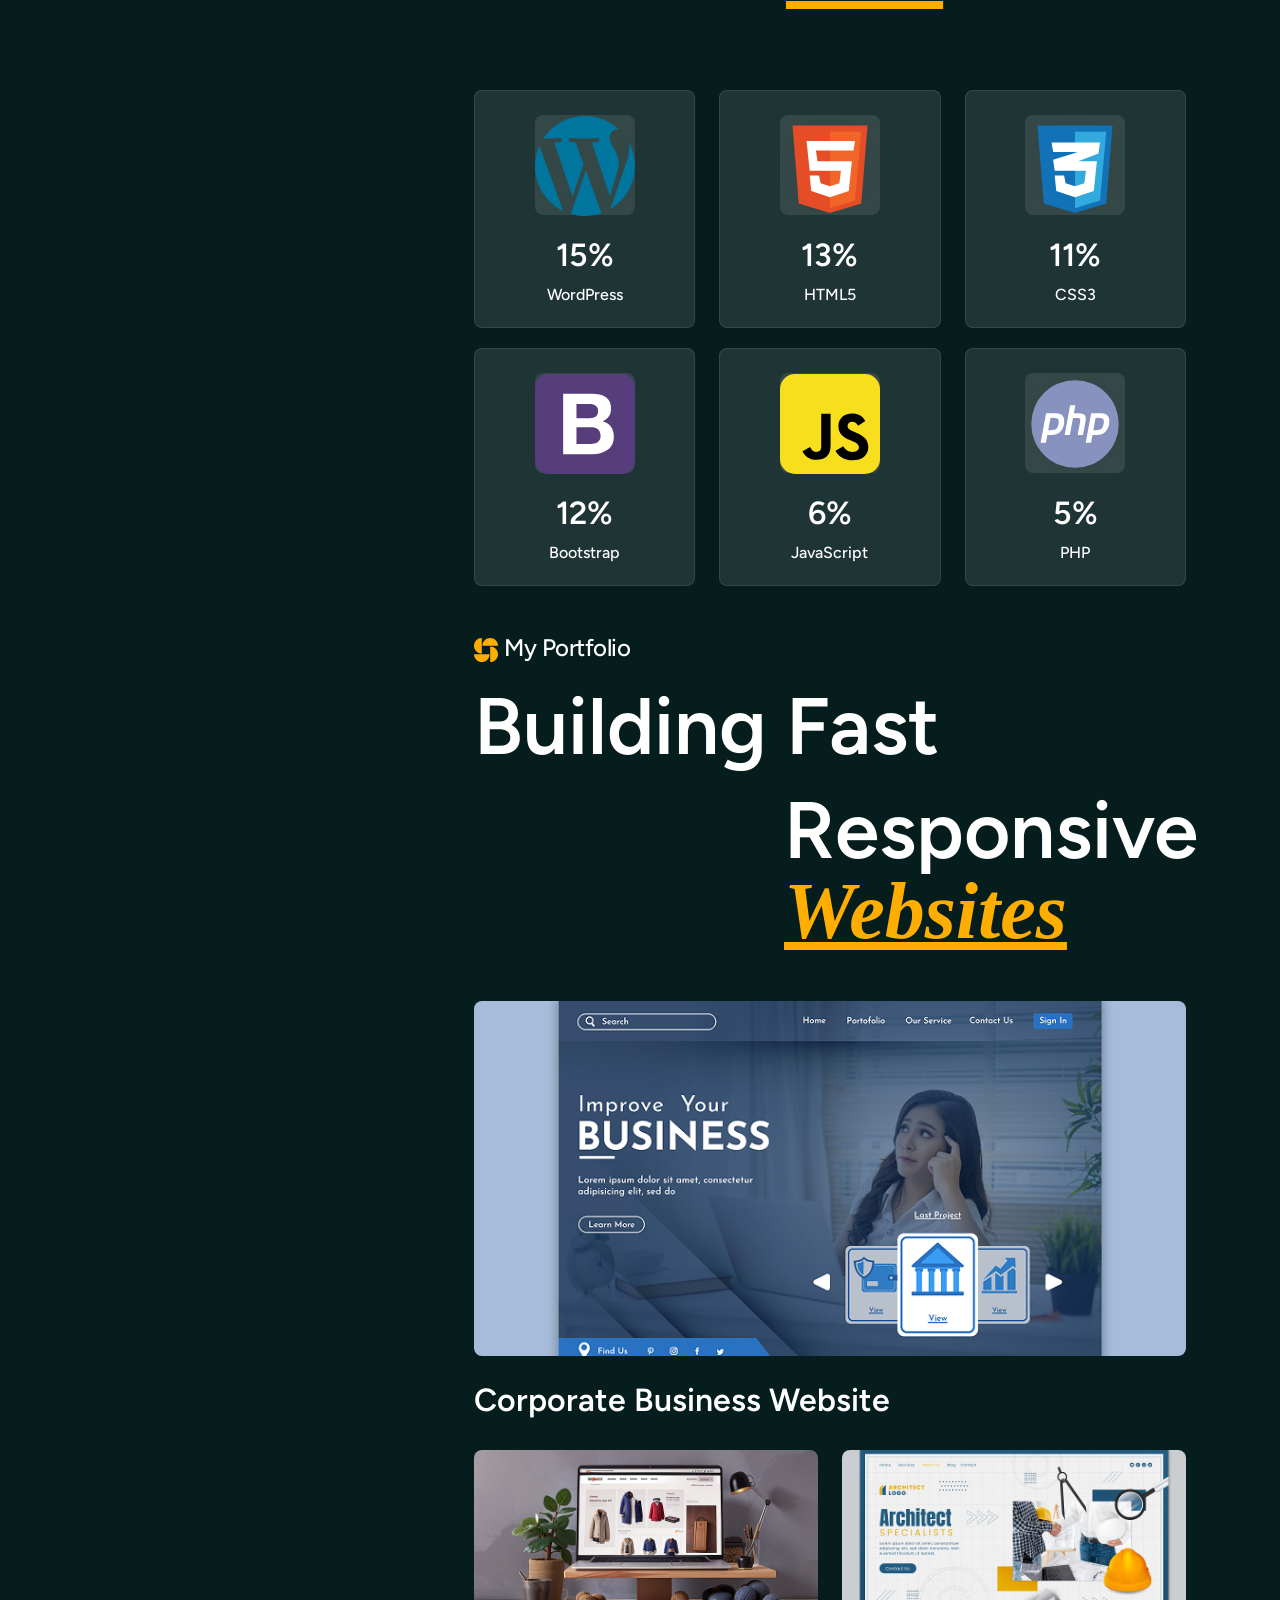
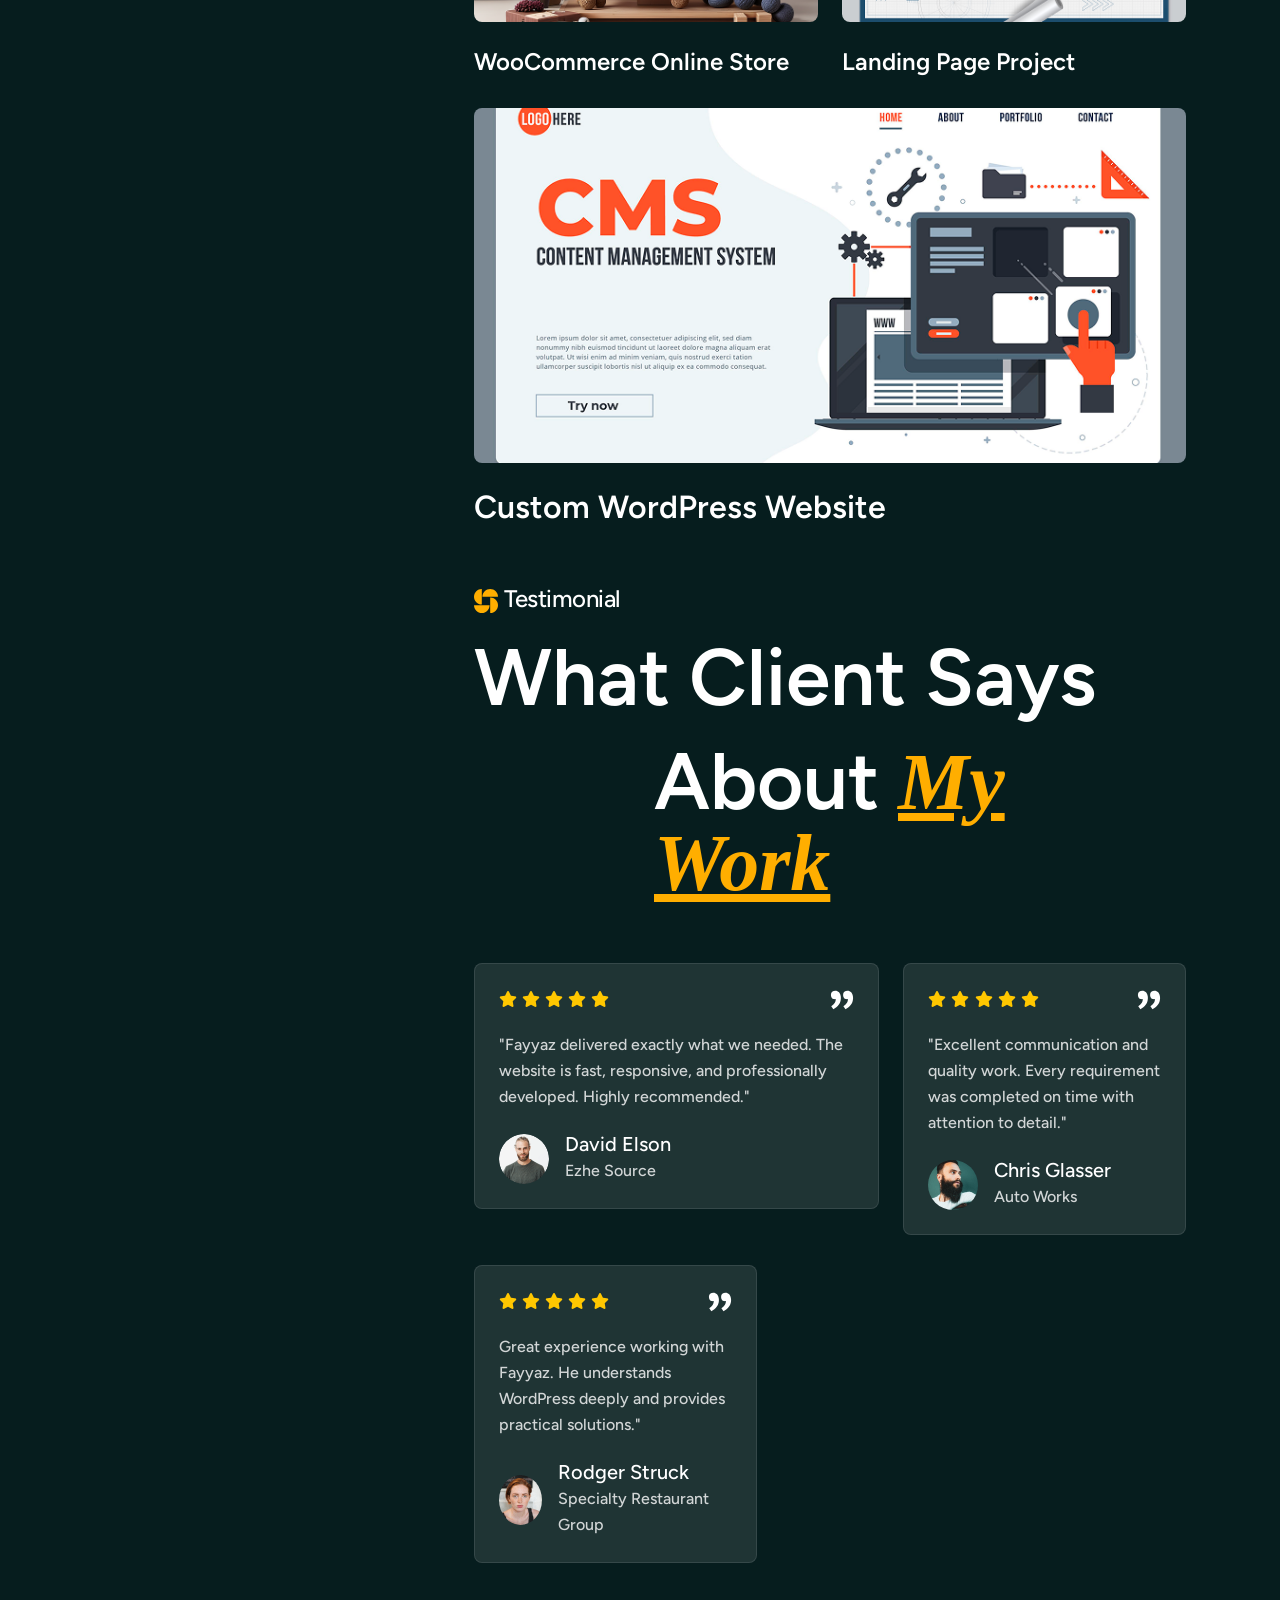
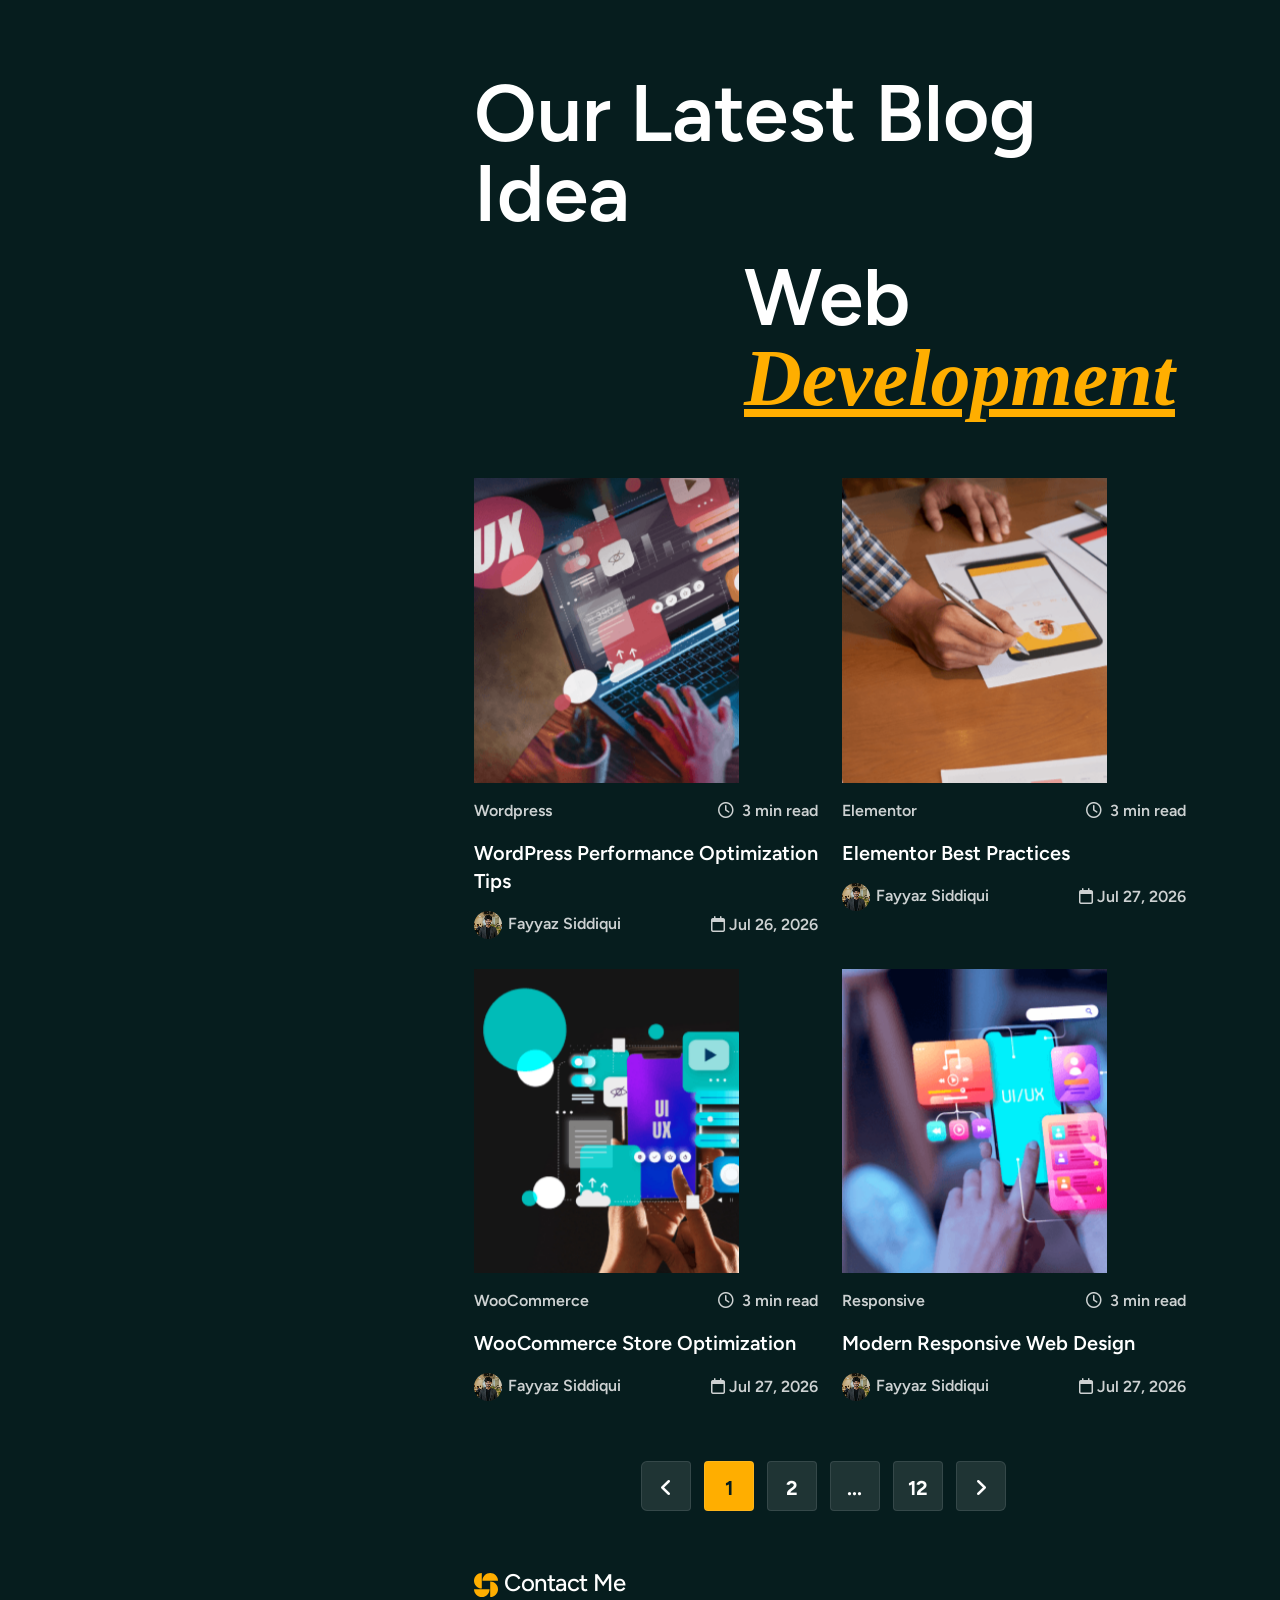
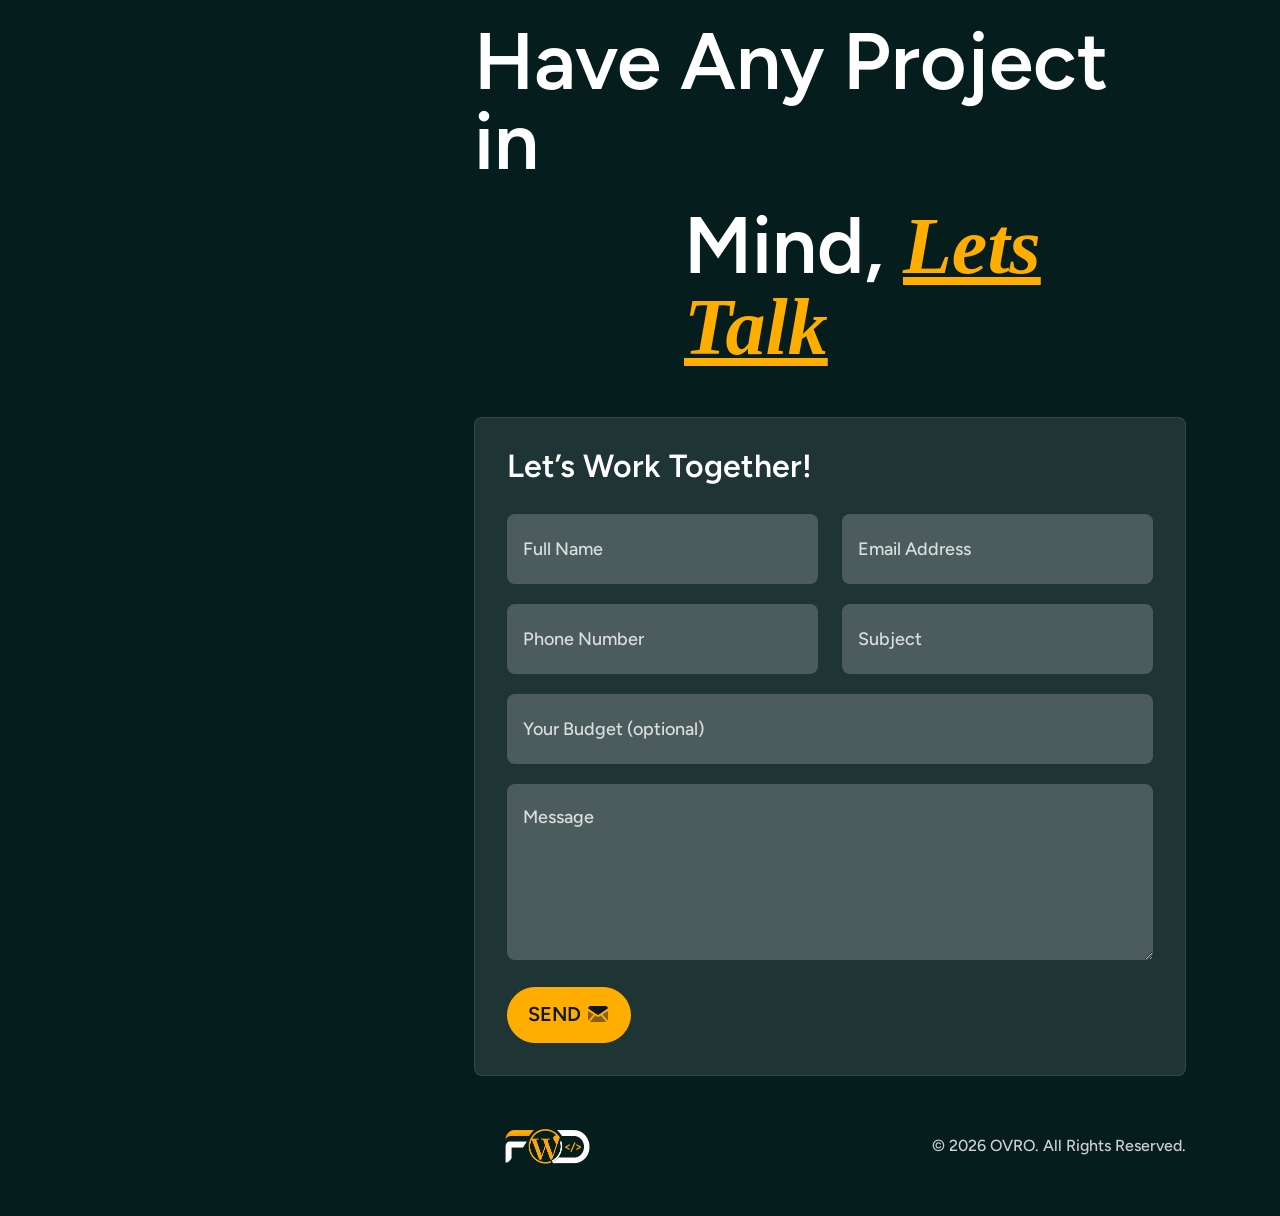
==== commit 25646b1b: "update" ====
--- a/index.html
+++ b/index.html
@@ -49,7 +49,7 @@
       <div class="sidebar-info">
         <div class="sidebar-logo">
           <a href="index.html">
-            <img src="assets/img/logo/logo2.png" alt="logo">
+            <img src="assets/img/logo/f-logo.png" alt="logo">
           </a>
           <div class="close-mobile-menu">
             <a><i class="fa-solid fa-xmark"></i></a>
@@ -106,7 +106,7 @@
           <div class="col-lg-12">
             <div class="header-elements">
               <div class="site-logo">
-                <a href="index.html"><img src="assets/img/logo/logo1.png" alt=""></a>
+                <a href="index.html"><img src="assets/img/logo/f-logo.png" alt=""></a>
               </div>
               <div class="btn-area d-lg-flex">
                 <div class="theme-toggle-container">
@@ -146,7 +146,7 @@
               <a class="list-group-item list-group-item-action m-0" href="#list-item-8"><img src="assets/img/icons/home7.svg" alt=""> <span>Contact Us</span></a>
             </div>
             <div class="img1 image-anime reveal">
-              <img src="assets/img/all-images/hero/hero-img1.png" alt="">
+              <img src="assets/img/all-images/hero/hero-img01.png" alt="">
             </div>
             <div class="space18"></div>
             <h3>Fayyaz Siddiqui</h3>
@@ -685,19 +685,19 @@
                           <div class="col-lg-6 col-md-6">
                             <div class="blog-boxarea">
                               <div class="img1 reveal">
-                                <a href="blog-single.html"> <img src="assets/img/all-images/blog/blog-img1.png" alt=""></a>
+                                <a href="wordPress-performance-optimization-tips.html"> <img src="assets/img/all-images/blog/blog-img1.png" alt=""></a>
                               </div>
                               <div class="content-area">
                                 <ul>
-                                  <li><a href="#">Wordpress</a></li>
-                                  <li><a href="#"><i class="fa-regular fa-clock"></i> 3 min read</a></li>
+                                  <li><a href="wordPress-performance-optimization-tips.html">Wordpress</a></li>
+                                  <li><a href="wordPress-performance-optimization-tips.html"><i class="fa-regular fa-clock"></i> 3 min read</a></li>
                                 </ul>
                                 <div class="space16"></div>
-                                <a href="blog-single.html">WordPress Performance Optimization Tips</a>
+                                <a href="wordPress-performance-optimization-tips.html">WordPress Performance Optimization Tips</a>
                                 <div class="space16"></div>
                                 <ul>
-                                  <li><a href="#"><img src="assets/img/all-images/blog/blog-img5.png" alt="">Fayyaz Siddiqui</a></li>
-                                  <li><a href="#"><i class="fa-regular fa-calendar"></i>Jul 26, 2026 </a></li>
+                                  <li><a href="wordPress-performance-optimization-tips.html"><img src="assets/img/all-images/blog/blog-img05.png" alt="">Fayyaz Siddiqui</a></li>
+                                  <li><a href="wordPress-performance-optimization-tips.html"><i class="fa-regular fa-calendar"></i>Jul 26, 2026 </a></li>
                                 </ul>
                               </div>
                             </div>
@@ -709,15 +709,15 @@
                               </div>
                               <div class="content-area">
                                 <ul>
-                                  <li><a href="#">Elementor</a></li>
-                                  <li><a href="#"><i class="fa-regular fa-clock"></i> 3 min read</a></li>
+                                  <li><a href="elementor-best-practices.html">Elementor</a></li>
+                                  <li><a href="elementor-best-practices.html"><i class="fa-regular fa-clock"></i> 3 min read</a></li>
                                 </ul>
                                 <div class="space16"></div>
-                                <a href="blog-single.html">Elementor Best Practices</a>
+                                <a href="elementor-best-practices.html">Elementor Best Practices</a>
                                 <div class="space16"></div>
                                 <ul>
-                                  <li><a href="#"><img src="assets/img/all-images/blog/blog-img5.png" alt="">Fayyaz Siddiqui</a></li>
-                                  <li><a href="#"><i class="fa-regular fa-calendar"></i>Jul 27, 2026  </a></li>
+                                  <li><a href="elementor-best-practices.html"><img src="assets/img/all-images/blog/blog-img05.png" alt="">Fayyaz Siddiqui</a></li>
+                                  <li><a href="elementor-best-practices.html"><i class="fa-regular fa-calendar"></i>Jul 27, 2026  </a></li>
                                 </ul>
                               </div>
                             </div>
@@ -730,15 +730,15 @@
                               </div>
                               <div class="content-area">
                                 <ul>
-                                  <li><a href="#">WooCommerce</a></li>
-                                  <li><a href="#"><i class="fa-regular fa-clock"></i> 3 min read</a></li>
+                                  <li><a href="wooCommerce-store-optimization.html">WooCommerce</a></li>
+                                  <li><a href="wooCommerce-store-optimization.html"><i class="fa-regular fa-clock"></i> 3 min read</a></li>
                                 </ul>
                                 <div class="space16"></div>
-                                <a href="blog-single.html">WooCommerce Store Optimization</a>
+                                <a href="wooCommerce-store-optimization.html">WooCommerce Store Optimization</a>
                                 <div class="space16"></div>
                                 <ul>
-                                  <li><a href="#"><img src="assets/img/all-images/blog/blog-img5.png" alt="">Fayyaz Siddiqui</a></li>
-                                  <li><a href="#"><i class="fa-regular fa-calendar"></i>Jul 27, 2026  </a></li>
+                                  <li><a href="wooCommerce-store-optimization.html"><img src="assets/img/all-images/blog/blog-img05.png" alt="">Fayyaz Siddiqui</a></li>
+                                  <li><a href="wooCommerce-store-optimization.html"><i class="fa-regular fa-calendar"></i>Jul 27, 2026  </a></li>
                                 </ul>
                               </div>
                             </div>
@@ -758,7 +758,7 @@
                                 <a href="blog-single.html">Modern Responsive Web Design</a>
                                 <div class="space16"></div>
                                 <ul>
-                                  <li><a href="#"><img src="assets/img/all-images/blog/blog-img5.png" alt="">Fayyaz Siddiqui</a></li>
+                                  <li><a href="#"><img src="assets/img/all-images/blog/blog-img05.png" alt="">Fayyaz Siddiqui</a></li>
                                   <li><a href="#"><i class="fa-regular fa-calendar"></i>Jul 27, 2026 </a></li>
                                 </ul>
                               </div>
@@ -859,7 +859,7 @@
                       <div class="space50"></div>
                       <div class="footer-area">
                         <div class="btn-area1">
-                          <a href="index.html"><img src="assets/img/logo/logo1.png" alt=""></a>
+                          <a href="index.html"><img src="assets/img/logo/f-logo.png" alt=""></a>
                         </div>
                         <p>© 2026 OVRO. All Rights Reserved.</p>
                       </div>
--- a/assets/css/main.css
+++ b/assets/css/main.css
@@ -4223,7 +4223,7 @@
 }
 .header-area.homepage1 .header-elements .site-logo img {
   width: 147px;
-  height: 40px;
+  height: 60px;
   -o-object-fit: contain;
      object-fit: contain;
 }
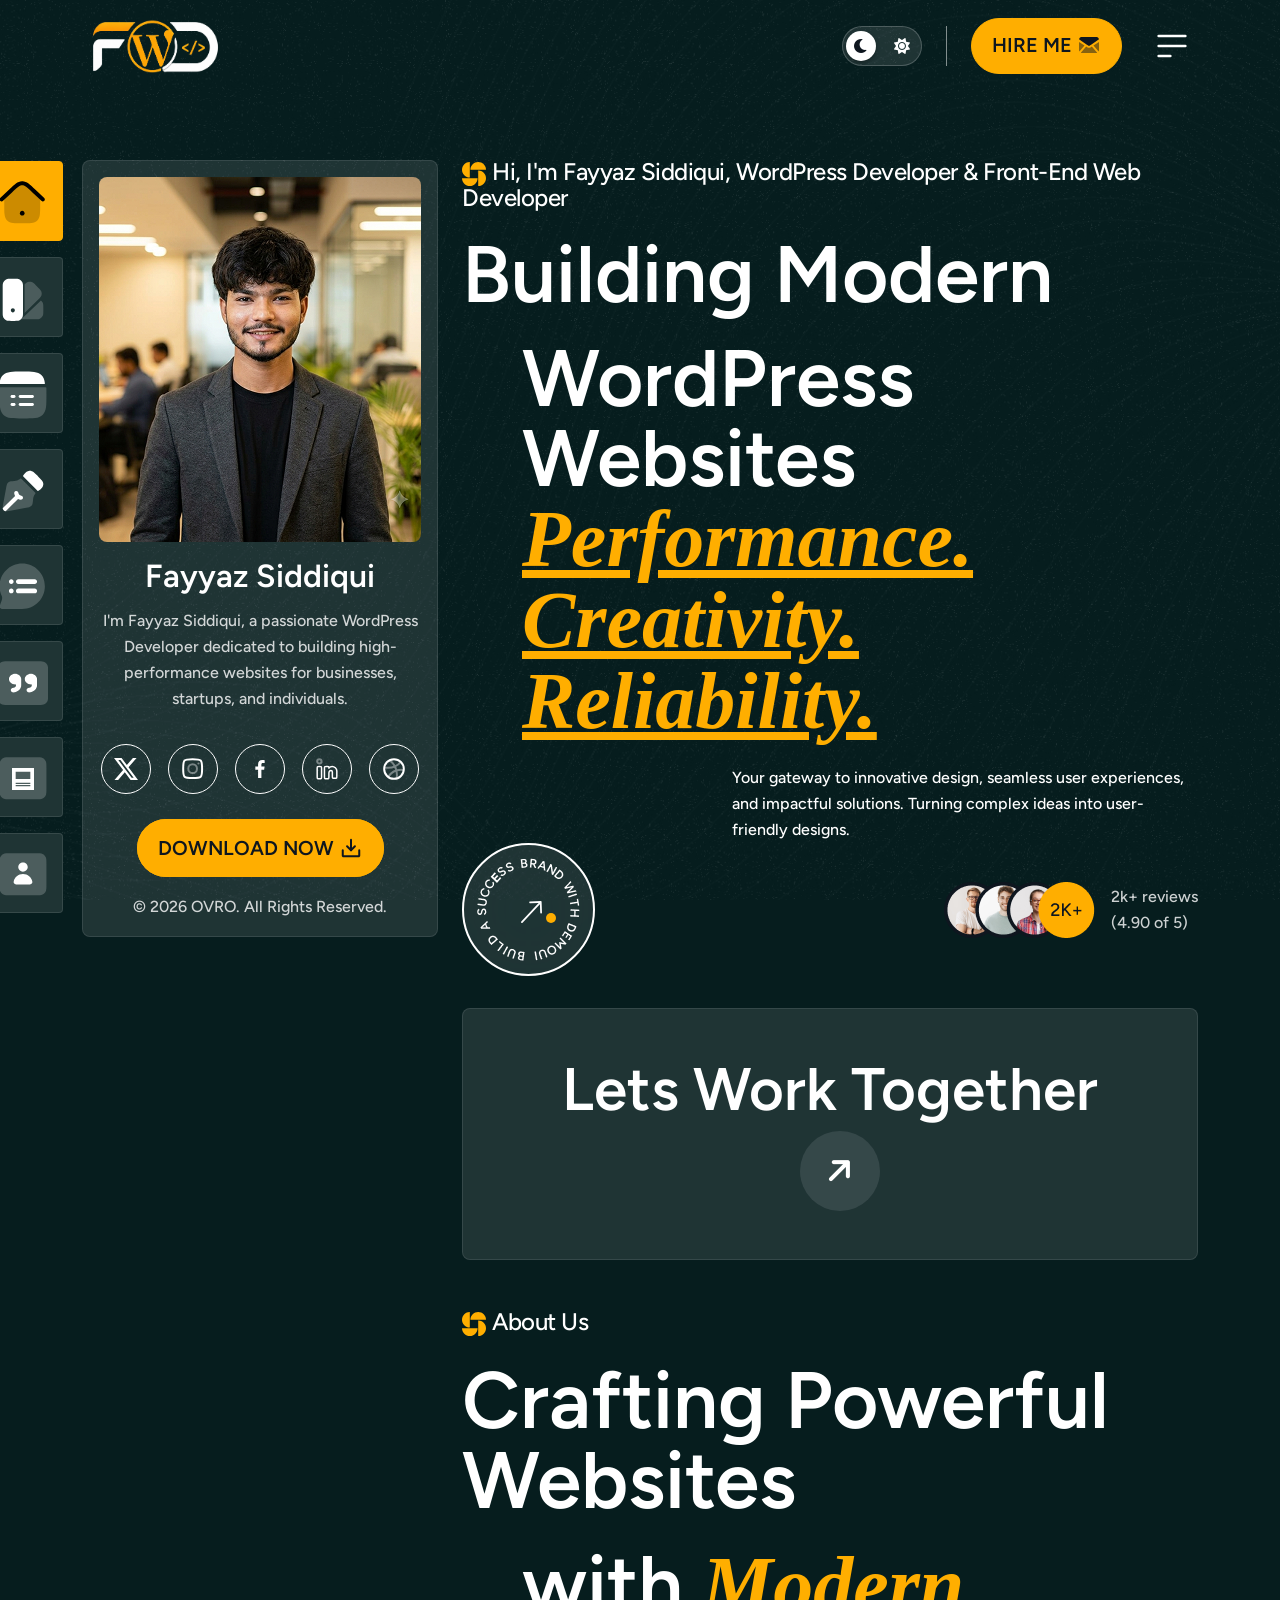
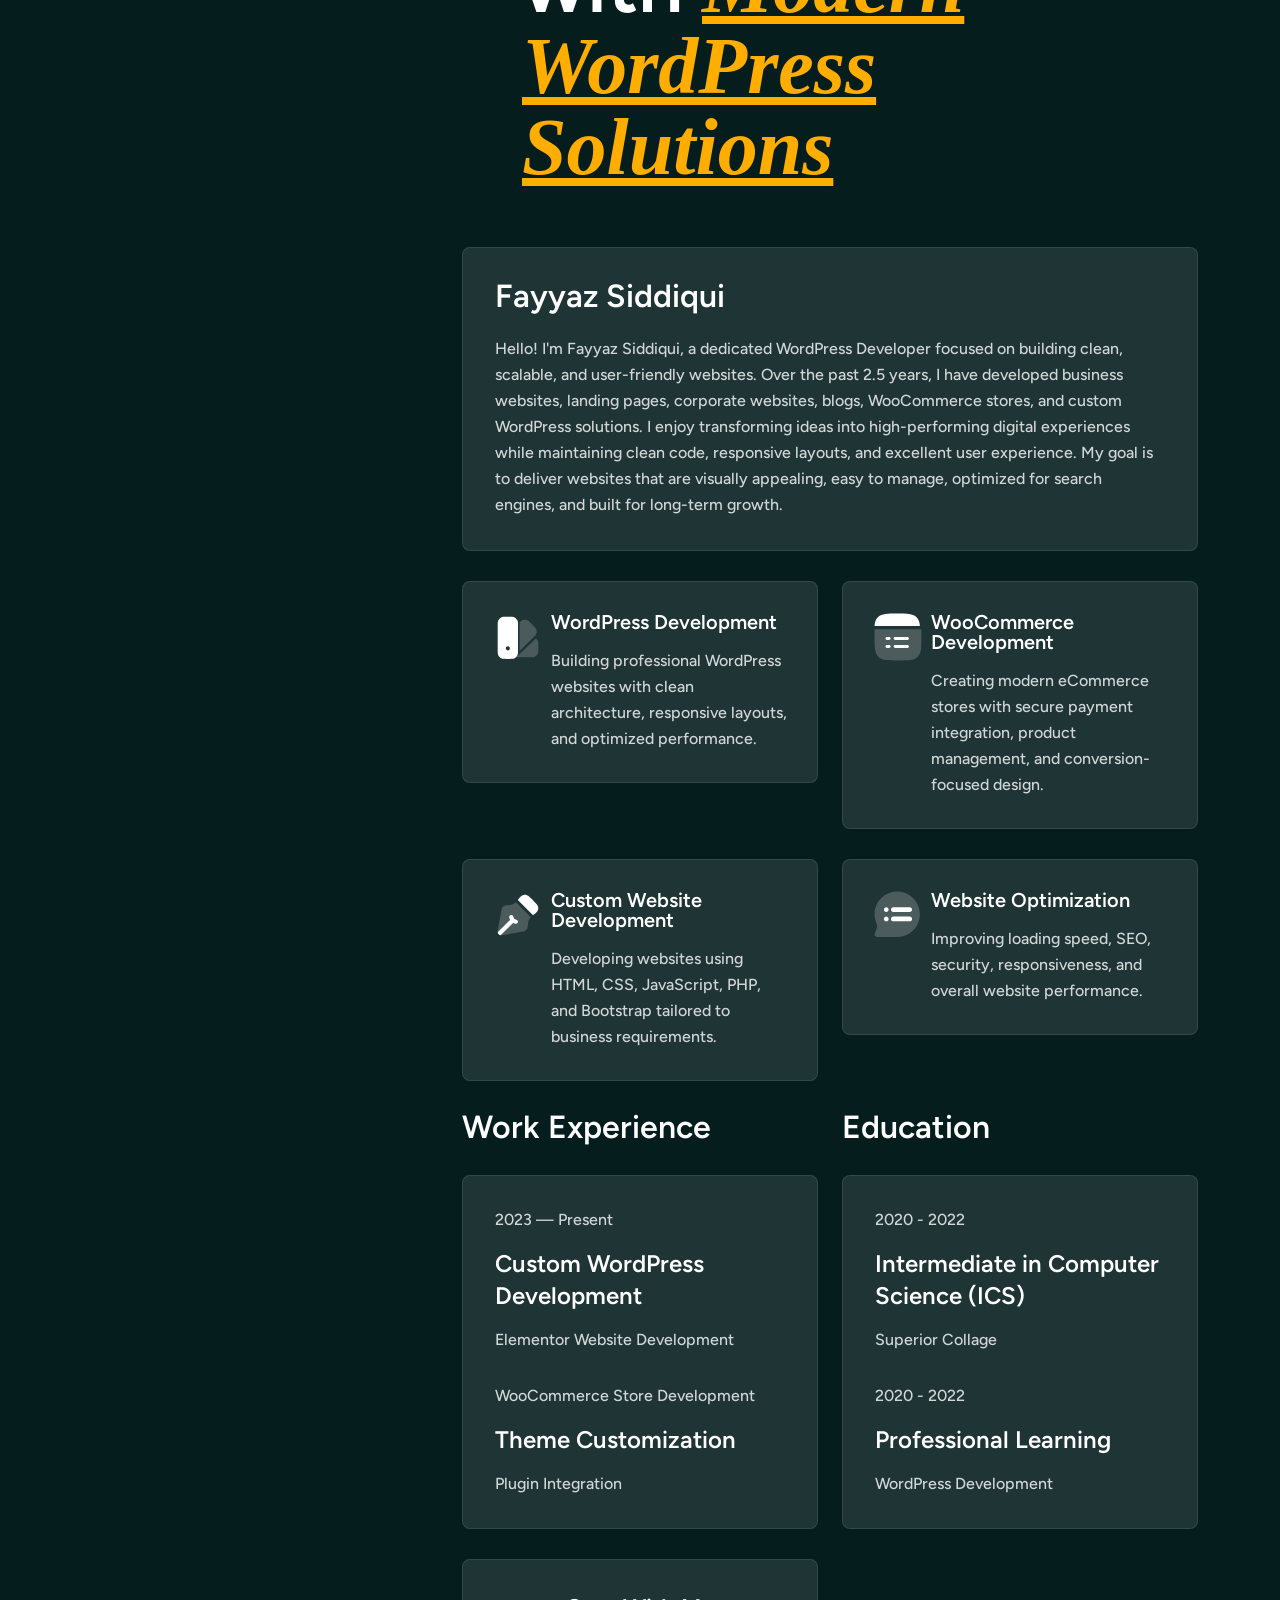
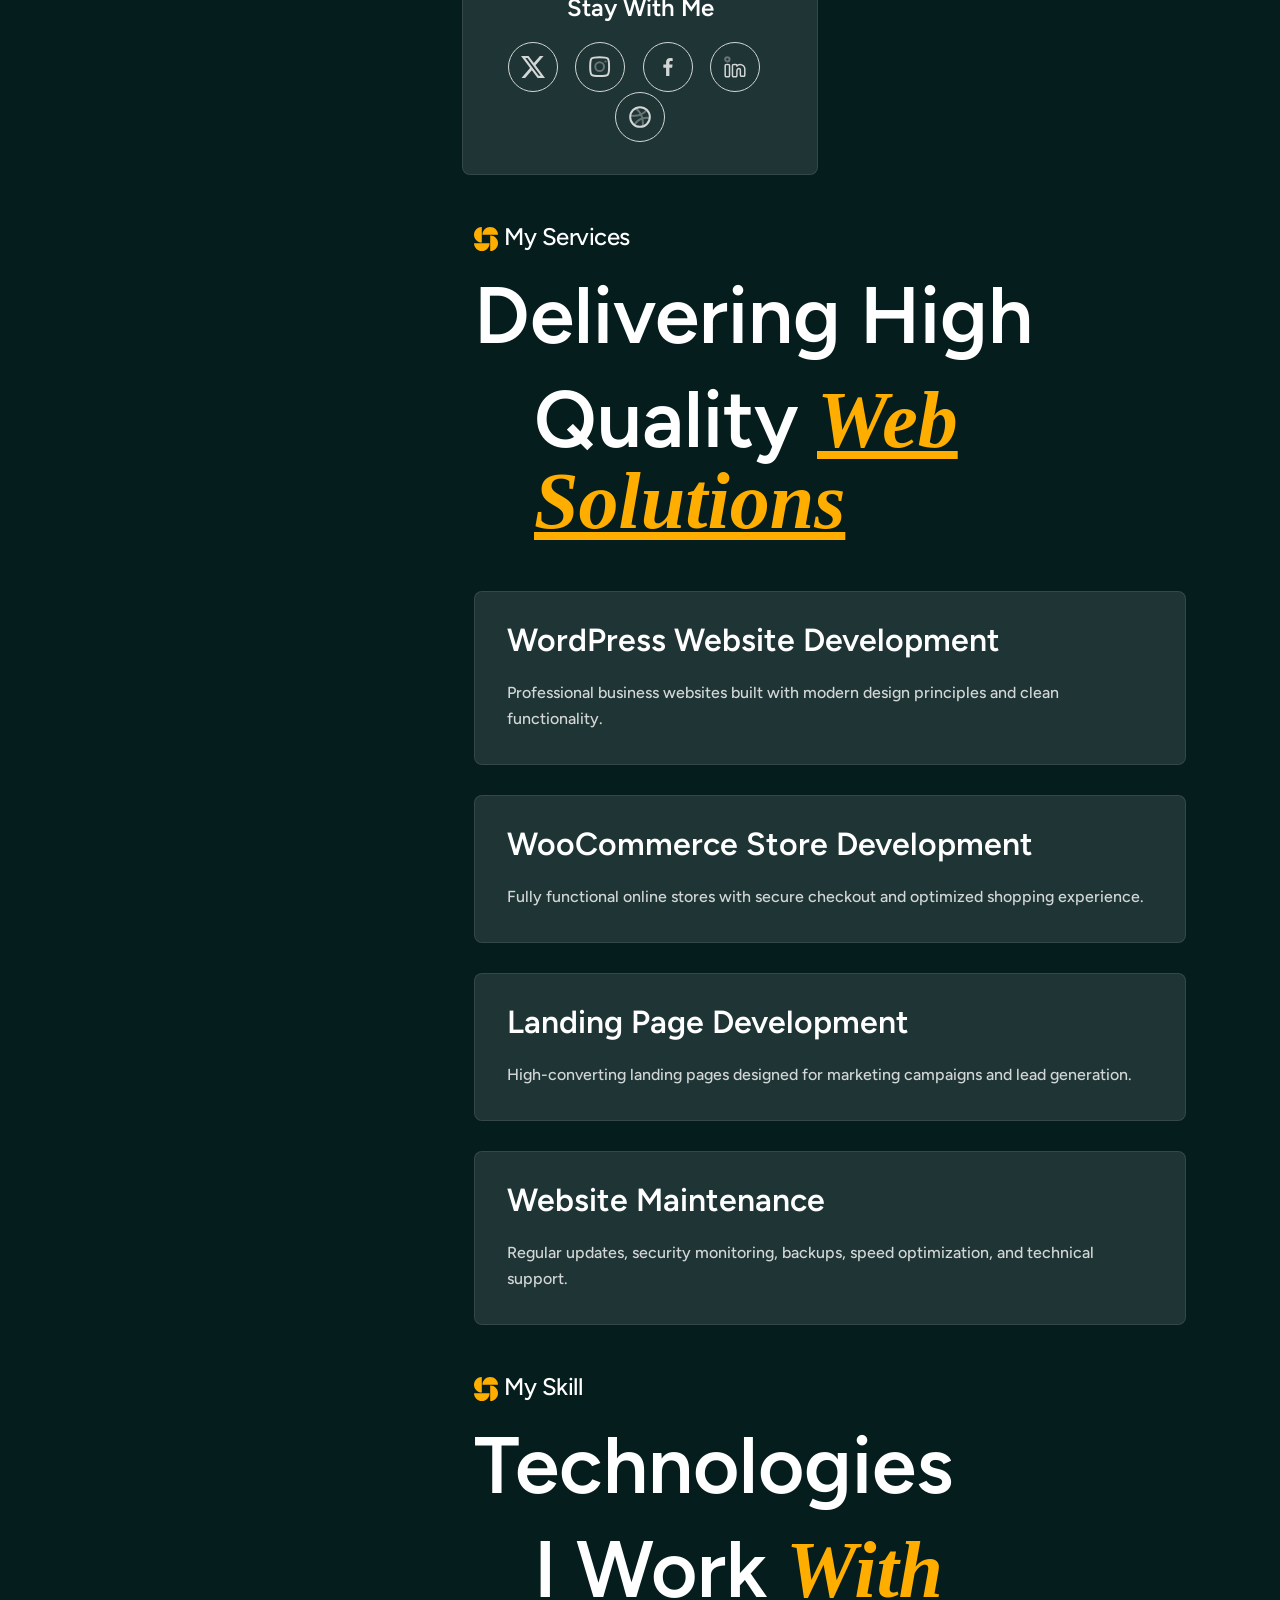
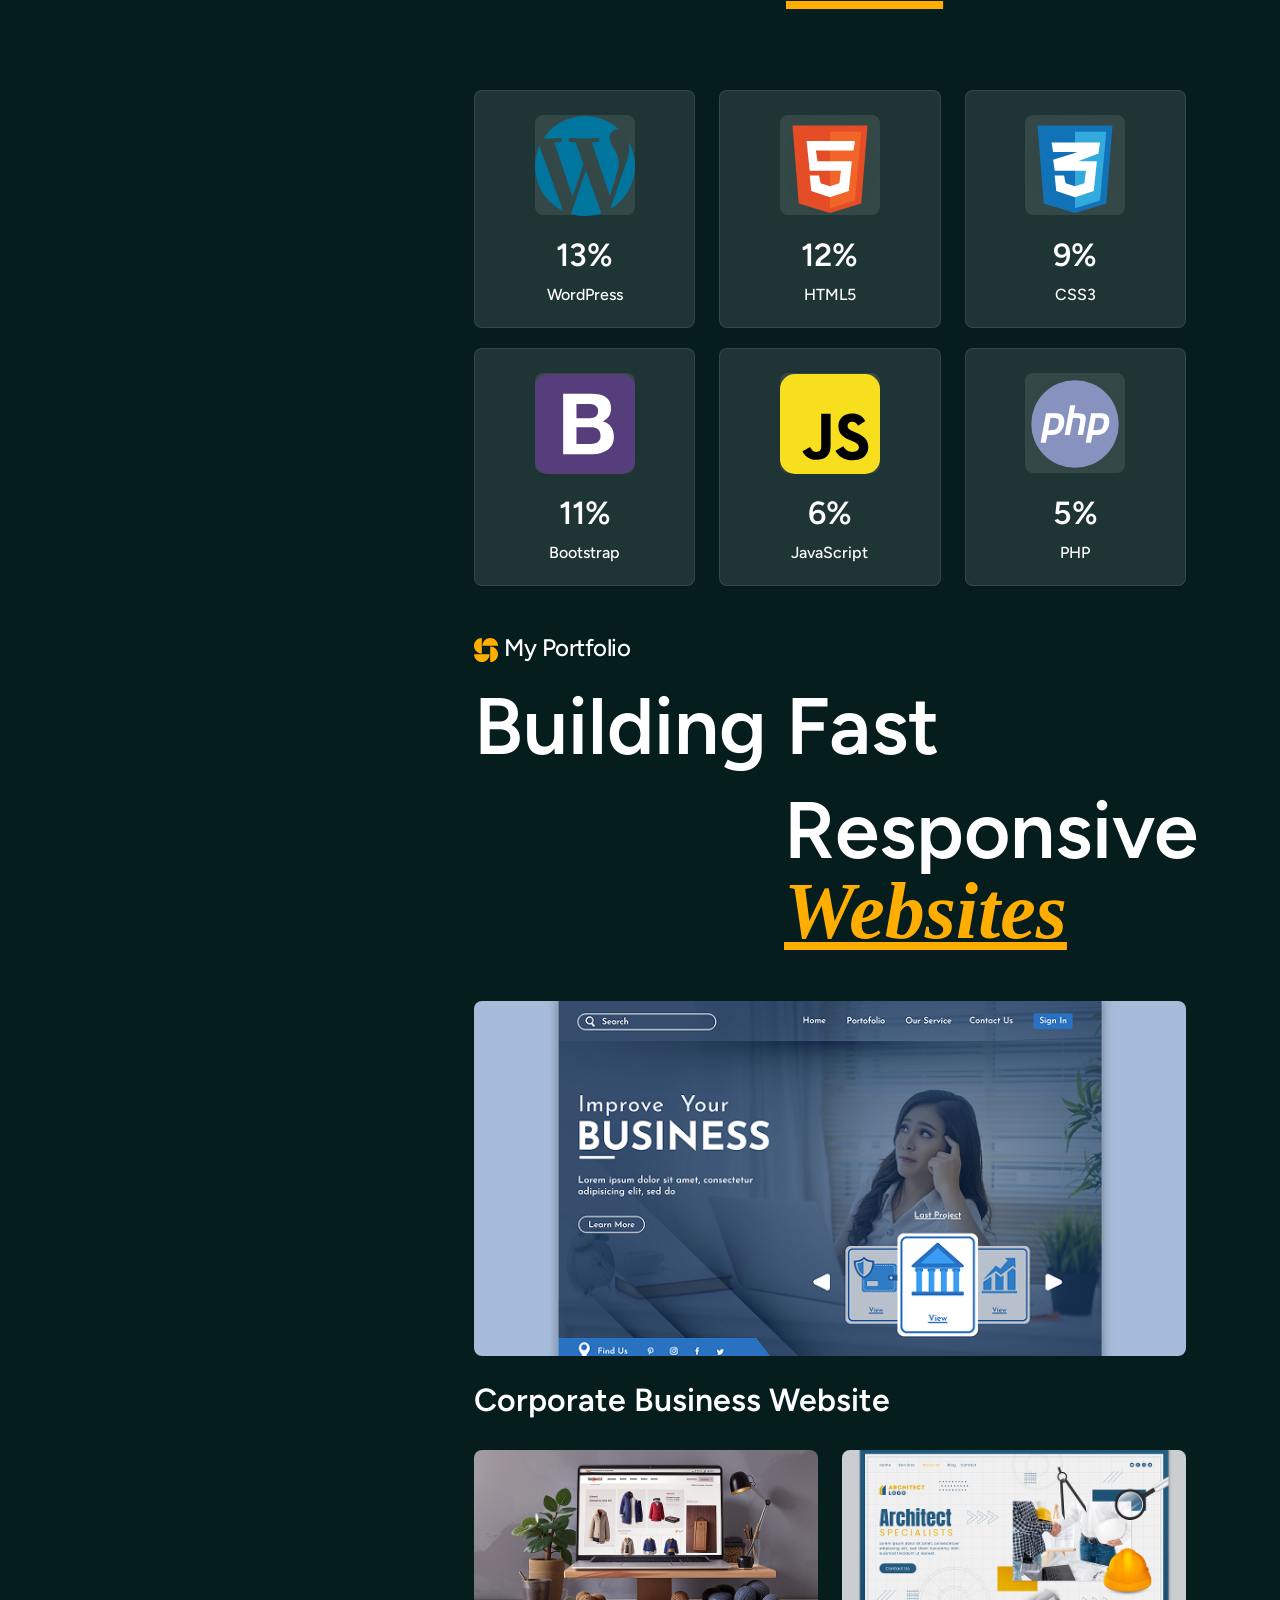
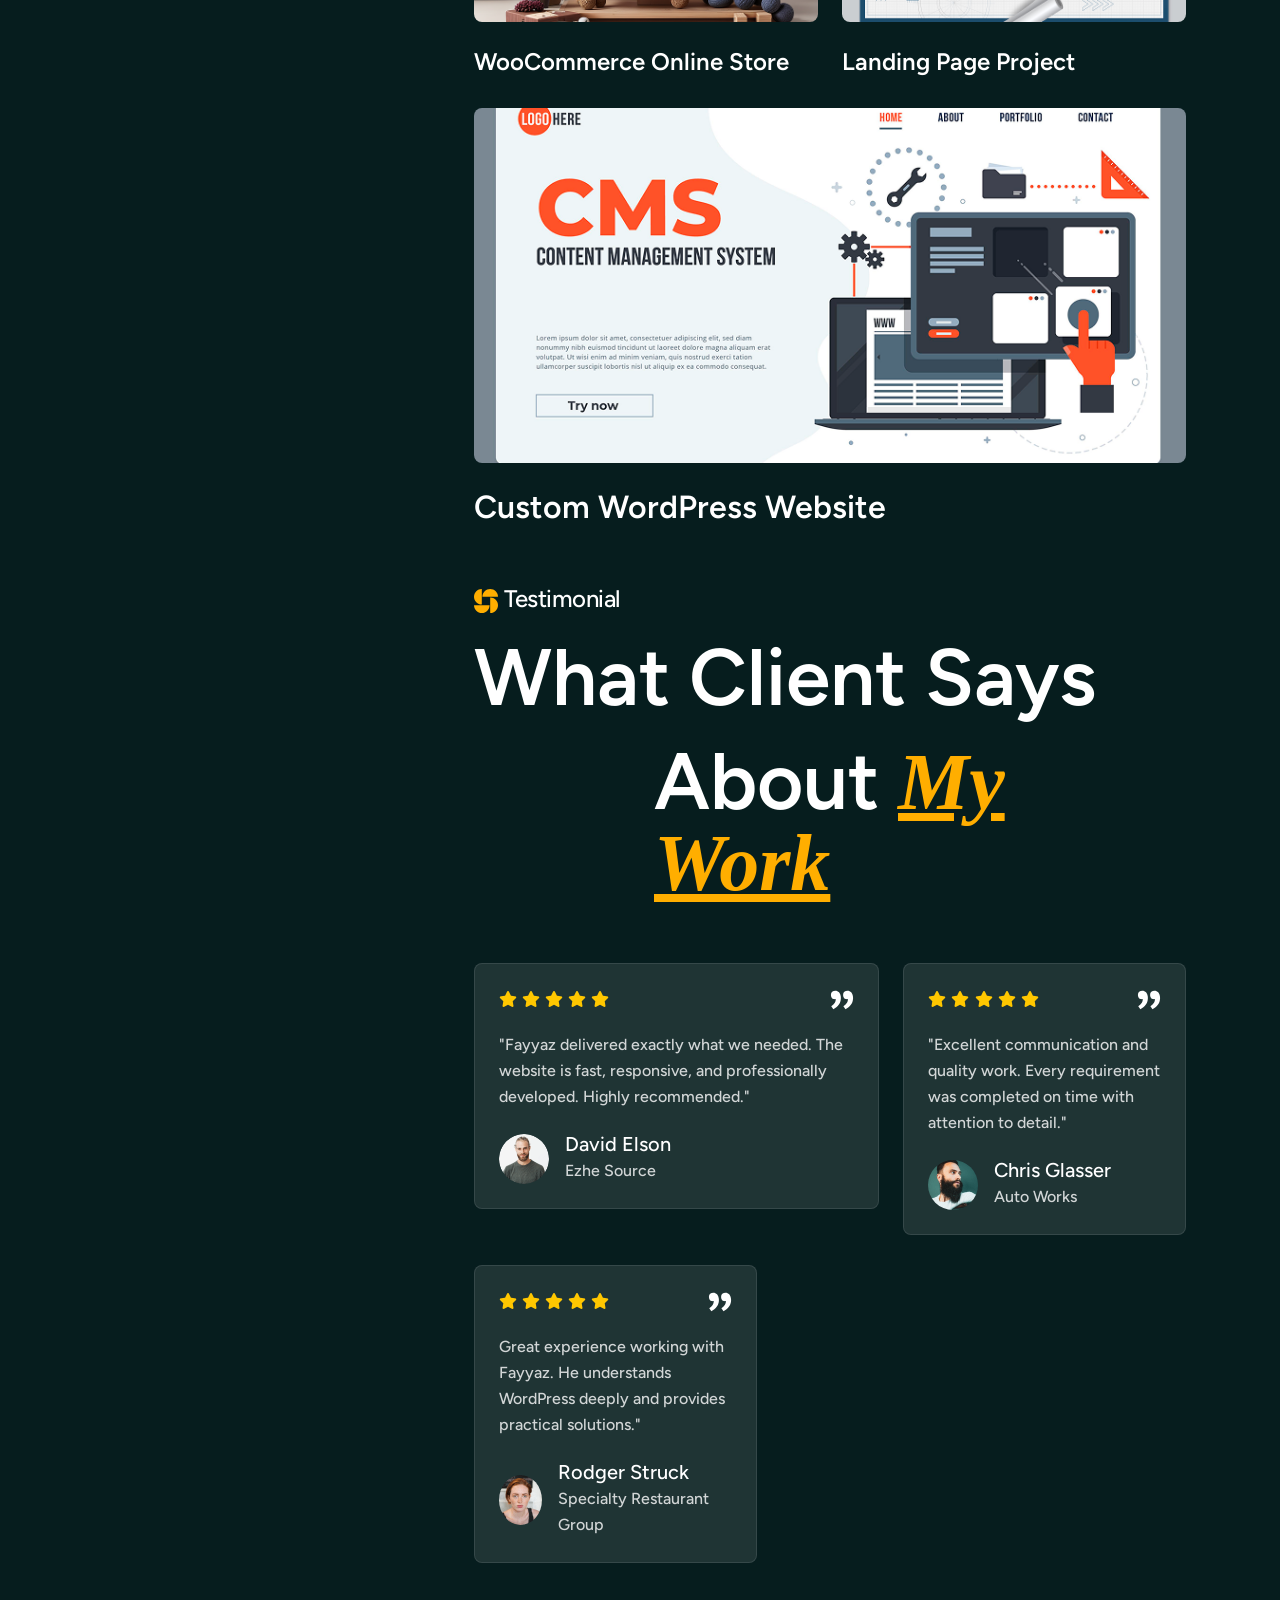
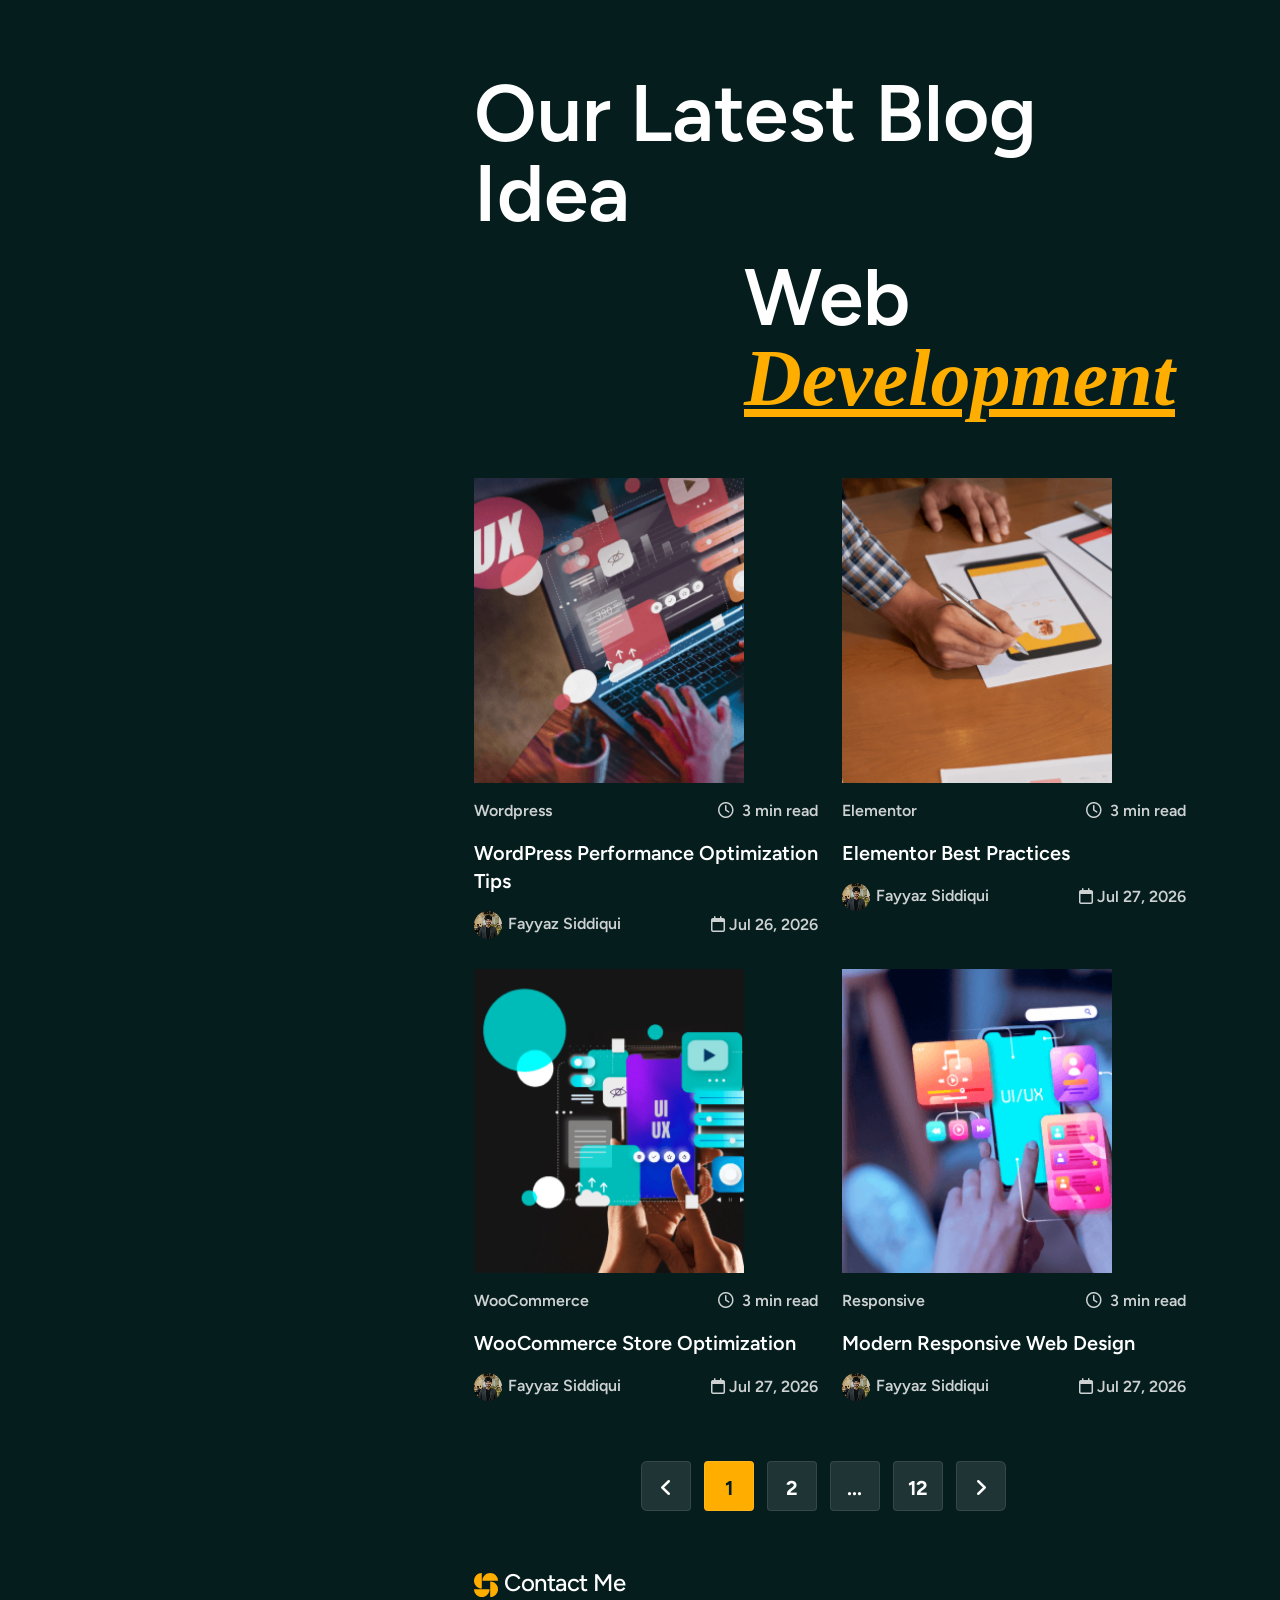
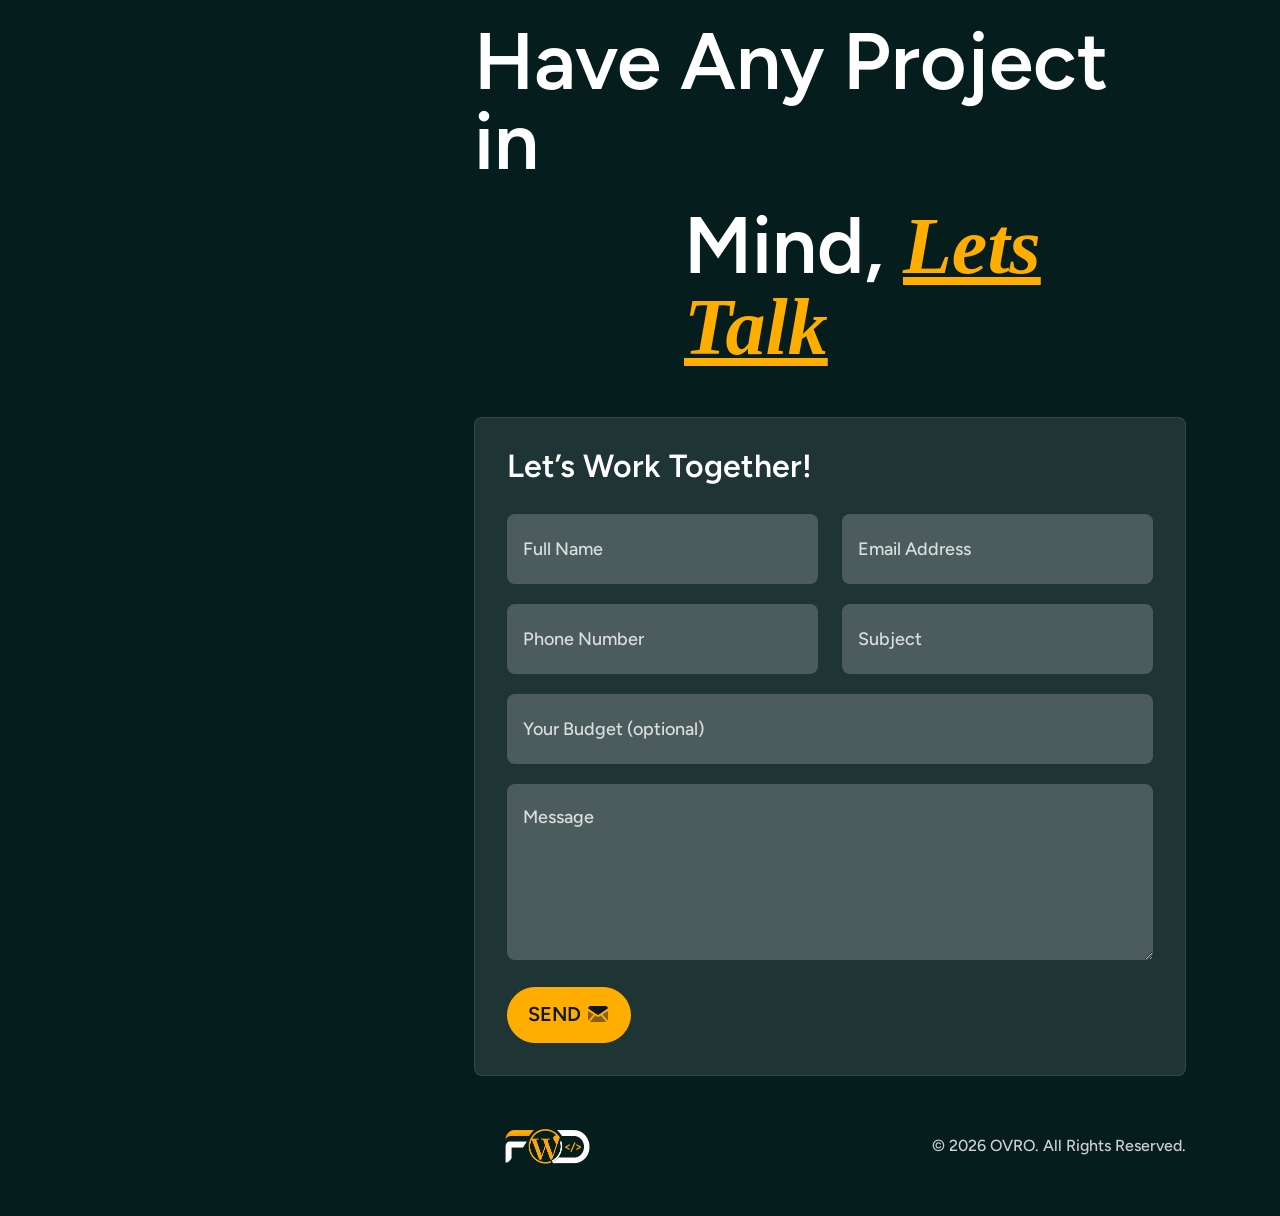
==== commit 5e3dcf7e: "updates" ====
--- a/index.html
+++ b/index.html
@@ -86,13 +86,13 @@
           </ul>
         </div>
         <div class="space40"></div>
-        <div class="form-area">
+        <!-- <div class="form-area">
           <h3>Subscribe To Newsletter</h3>
           <form>
             <input type="text" placeholder="Email Address*">
             <button type="submit" class="vl-btn1">subscribe</button>
           </form>
-        </div>
+        </div> -->
       </div>
     </div>
   </div>
@@ -894,8 +894,8 @@
                       </div>
                       <div class="content">
                         <div class="tags-area">
-                          <a href="#">23 April 2024</a>
-                          <a href="#">Alex Ross</a>
+                          <a href="#">Jul 27 2026</a>
+                          <a href="#">Fayyaz Siddiqui</a>
                         </div>
                         <a href="#">Crafting Compelling Designs and Strategic Marketing: A Creative Journey Unveiled</a>
                         <p>In today's fast-paced digital landscape, the intersection of design and marketing has become increasingly vital for businesses aiming to best captivate audiences and drive success. Crafting compelling designs.</p>
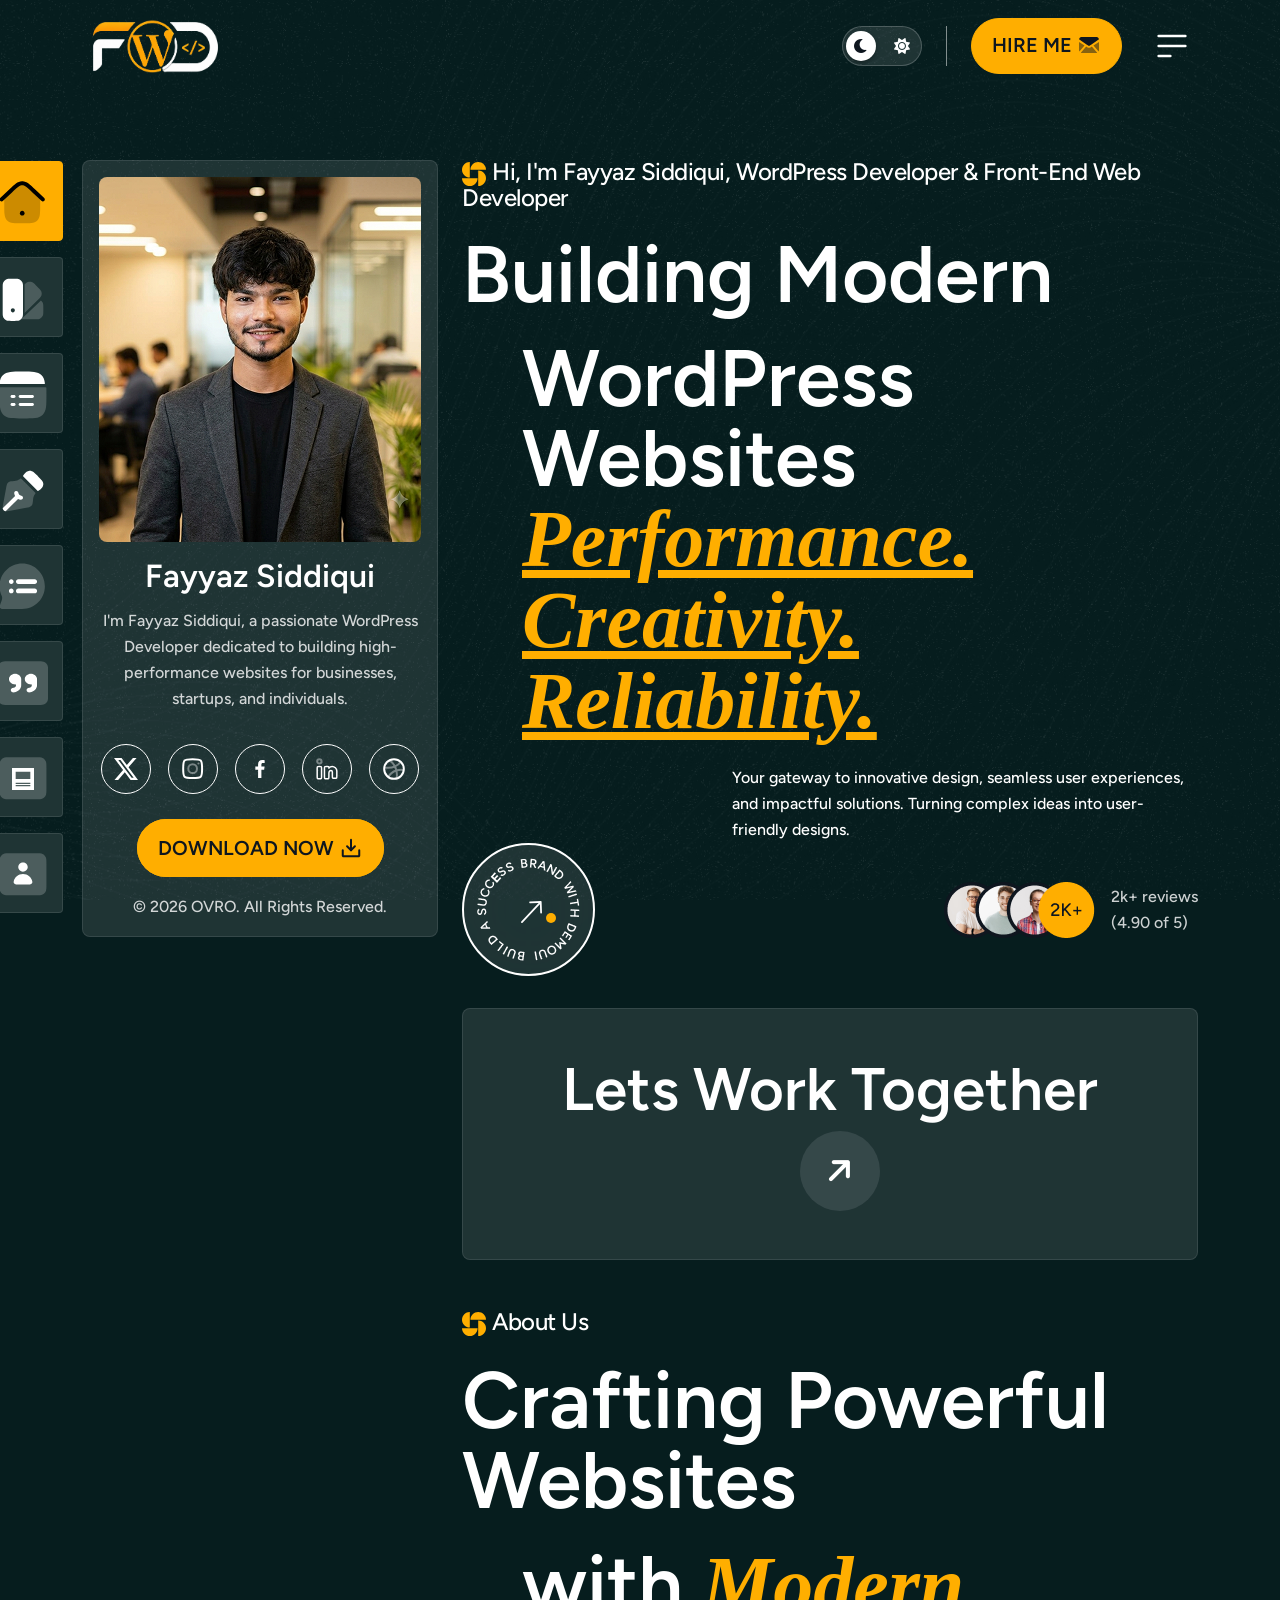
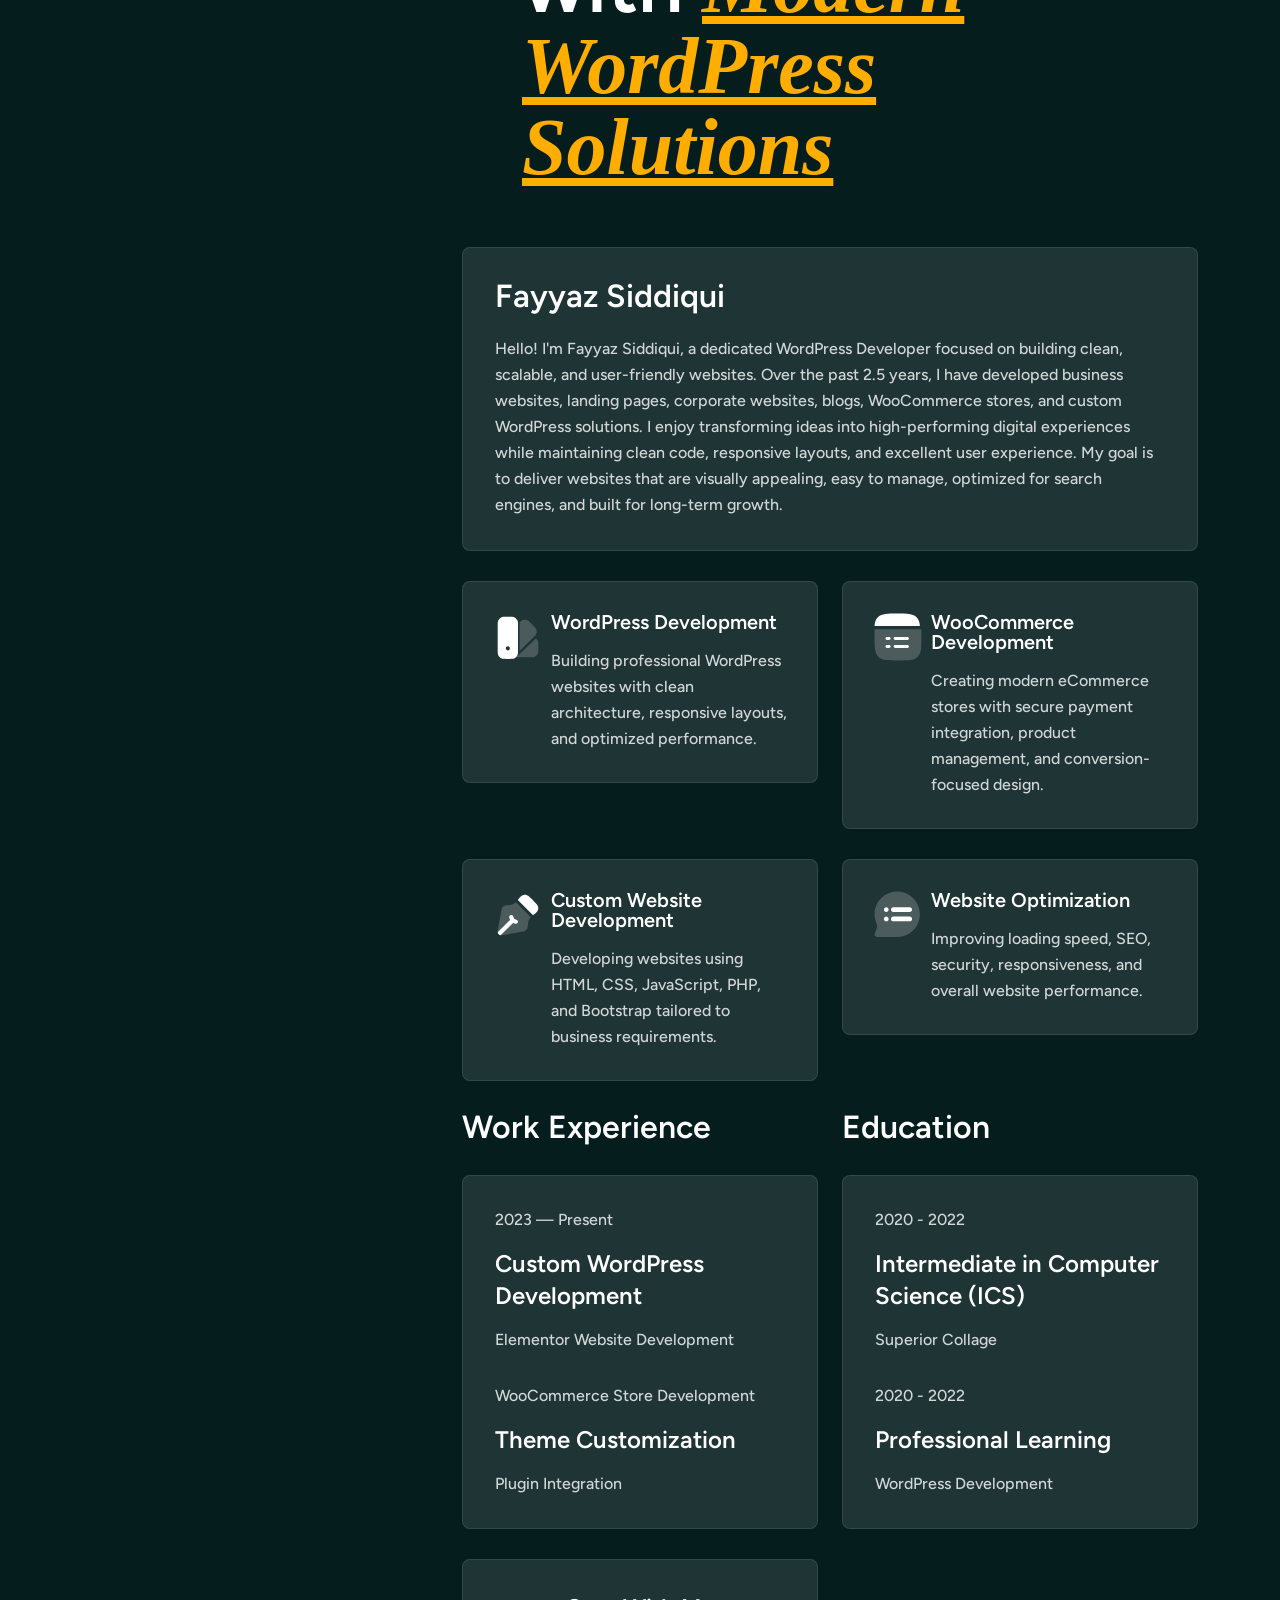
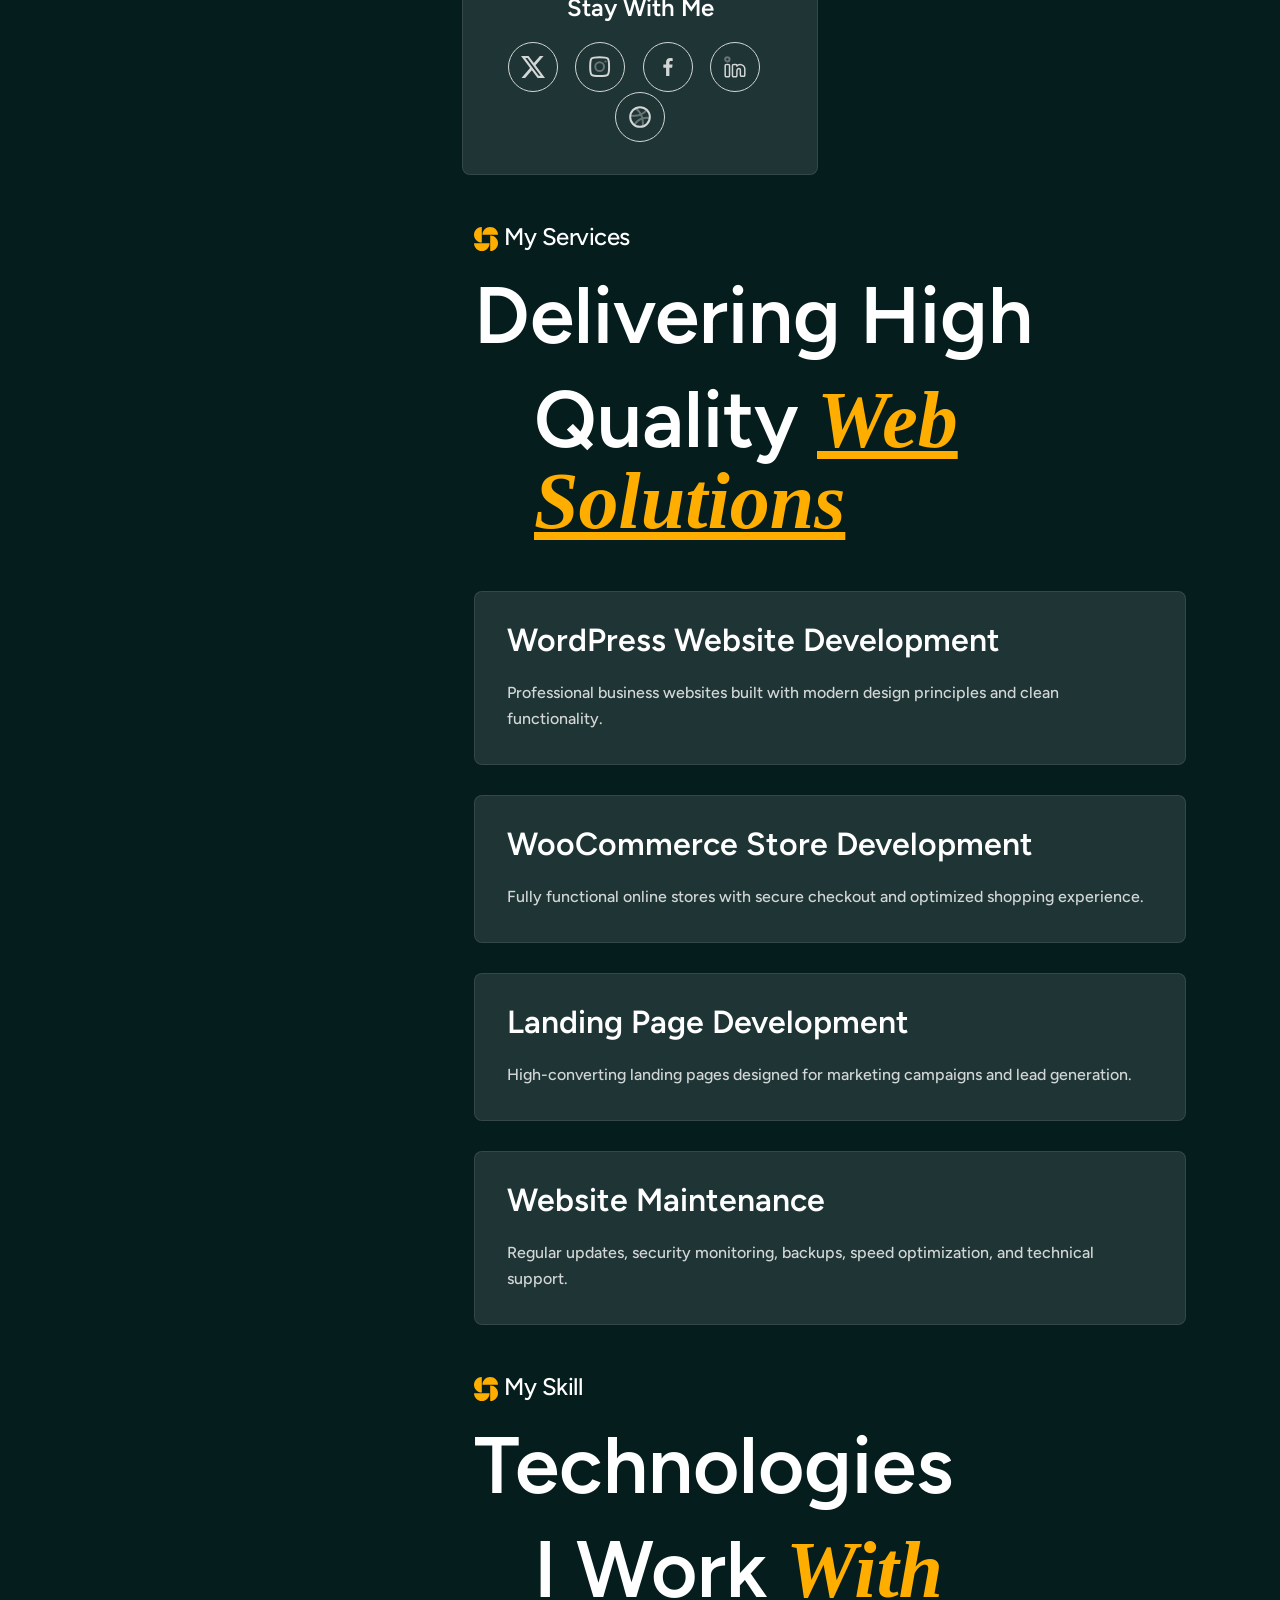
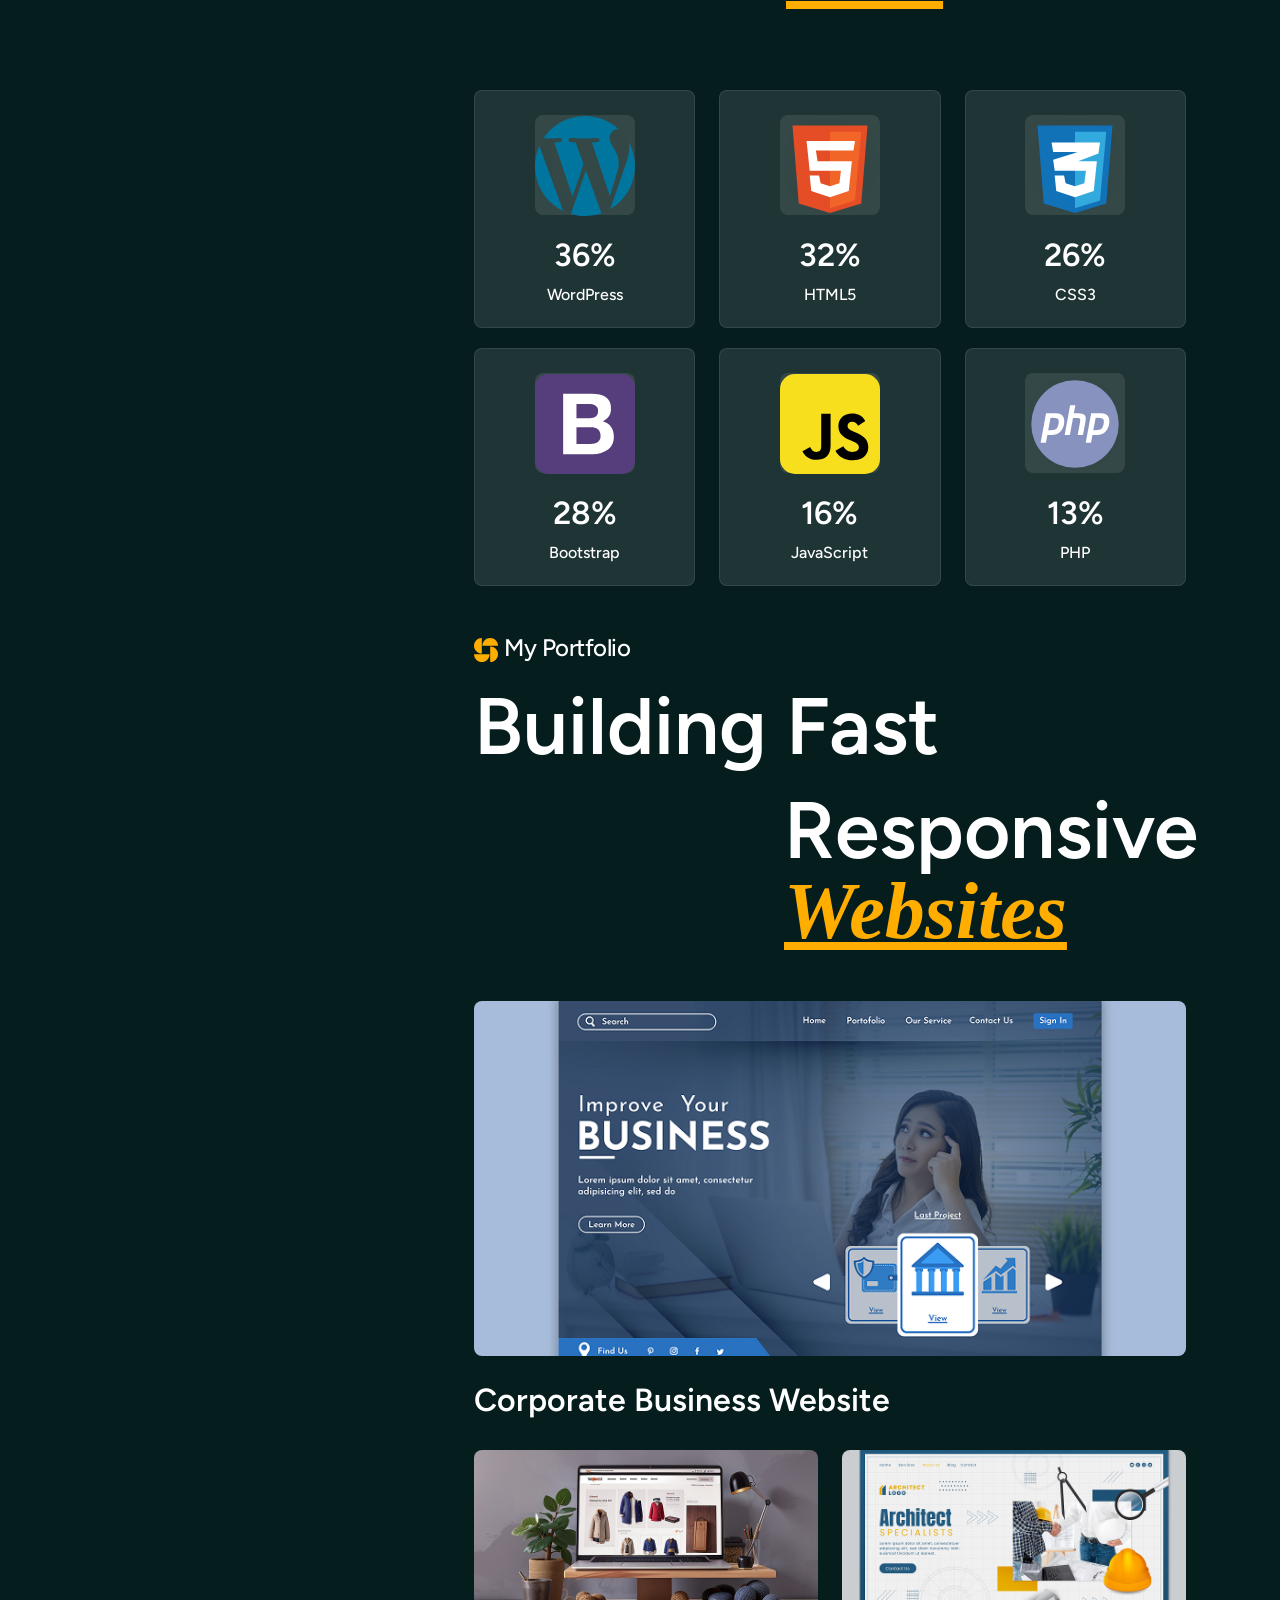
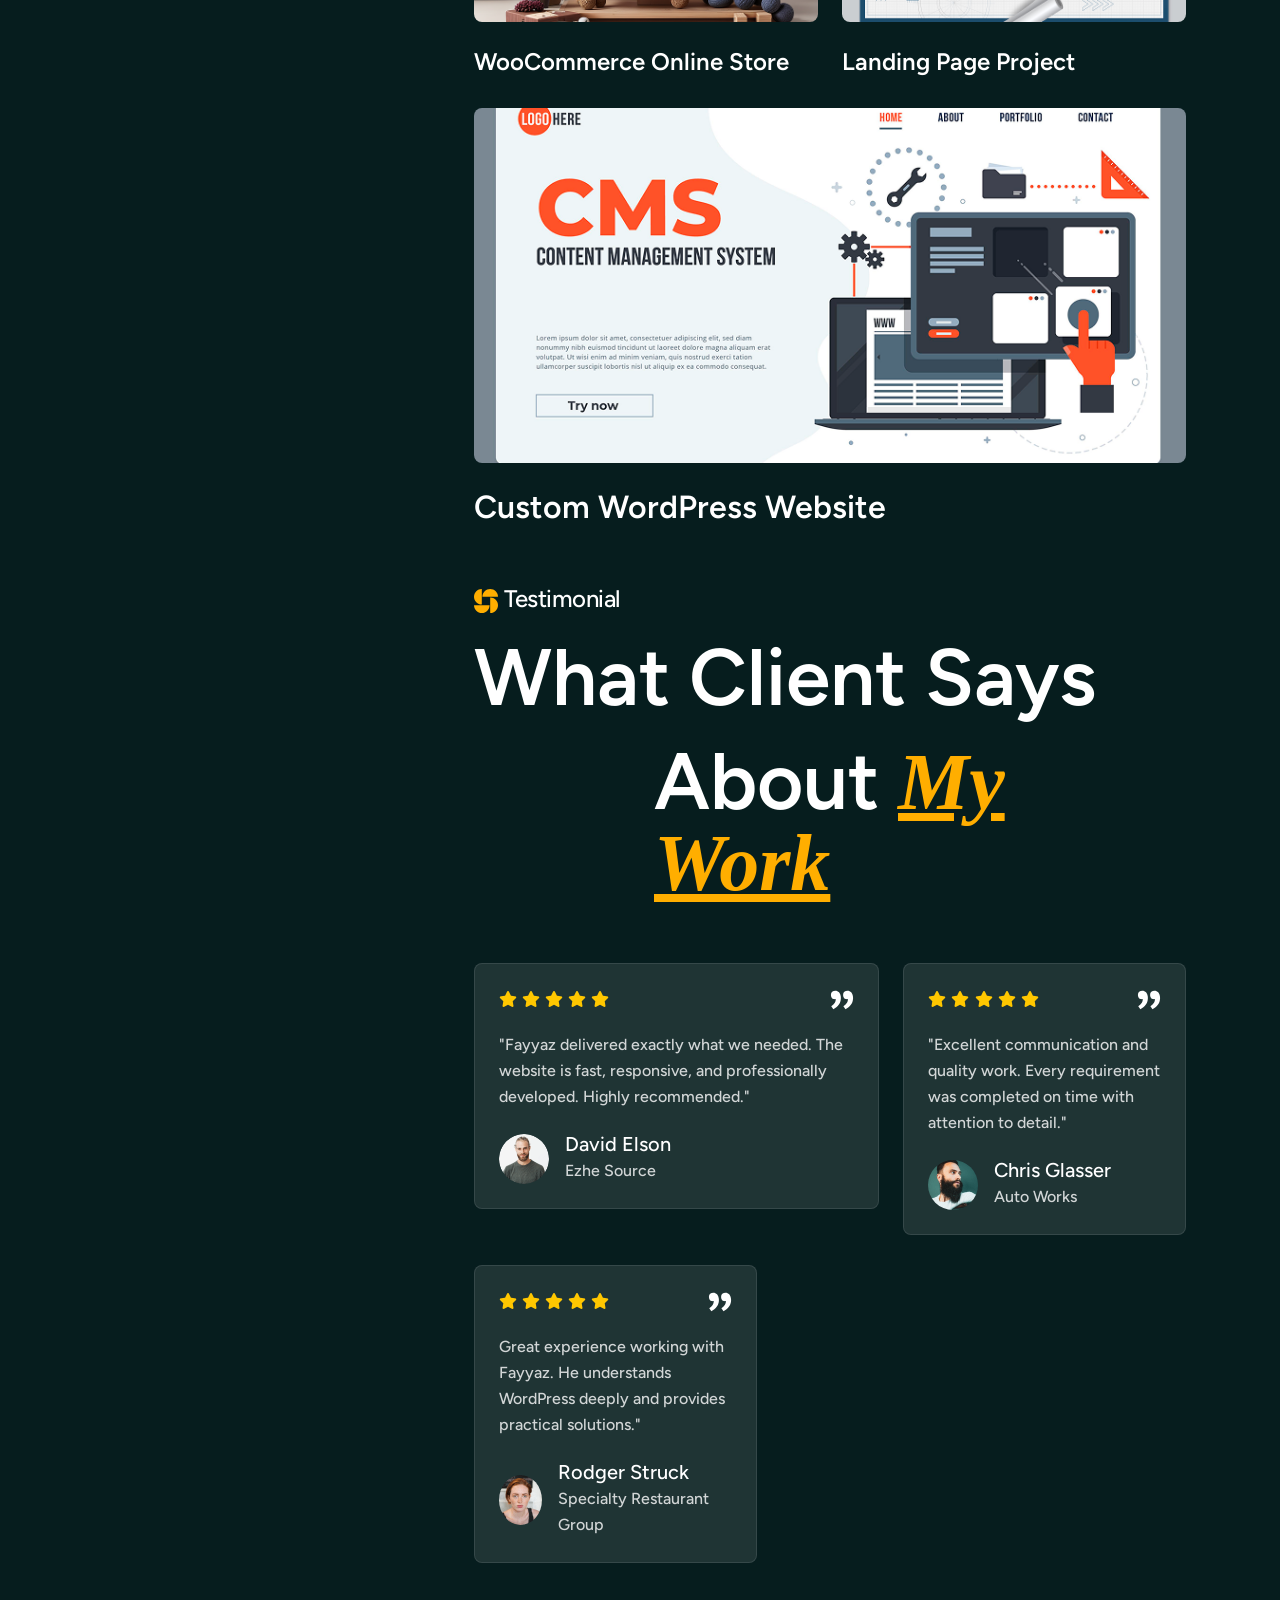
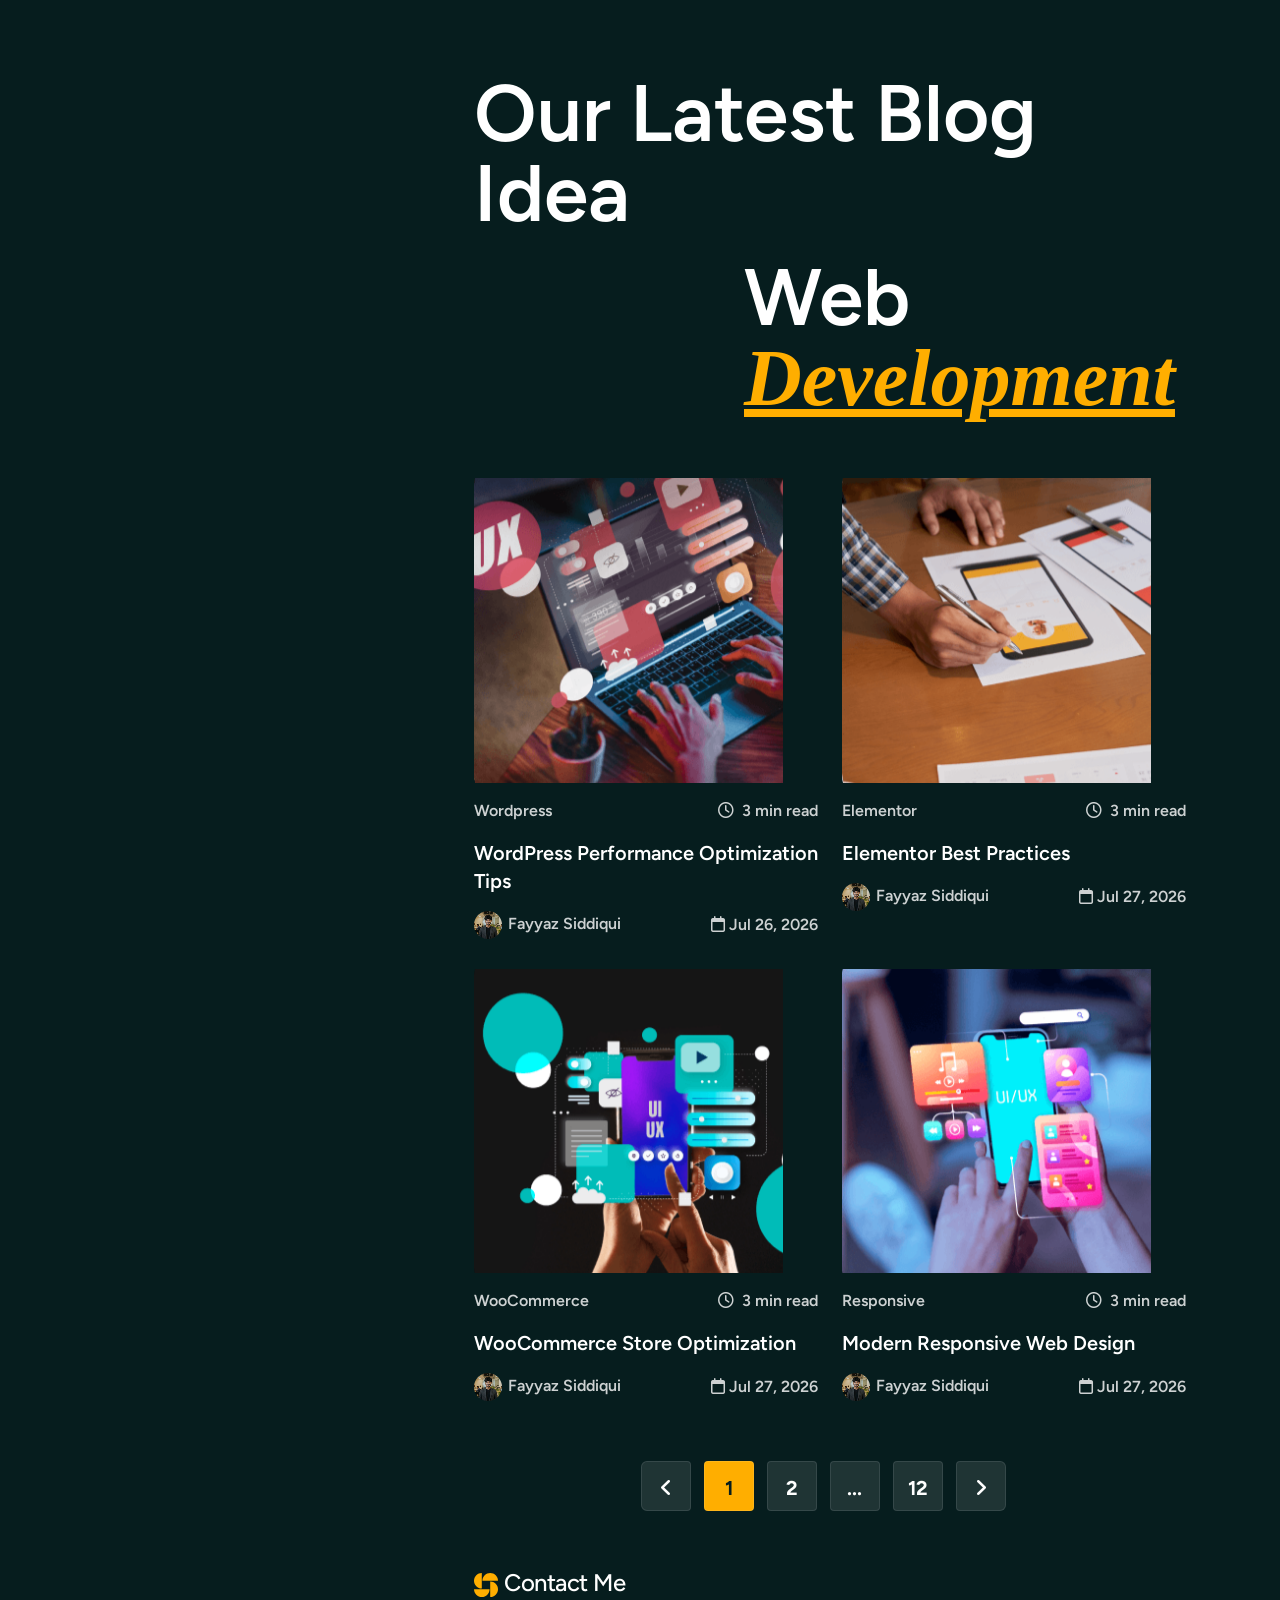
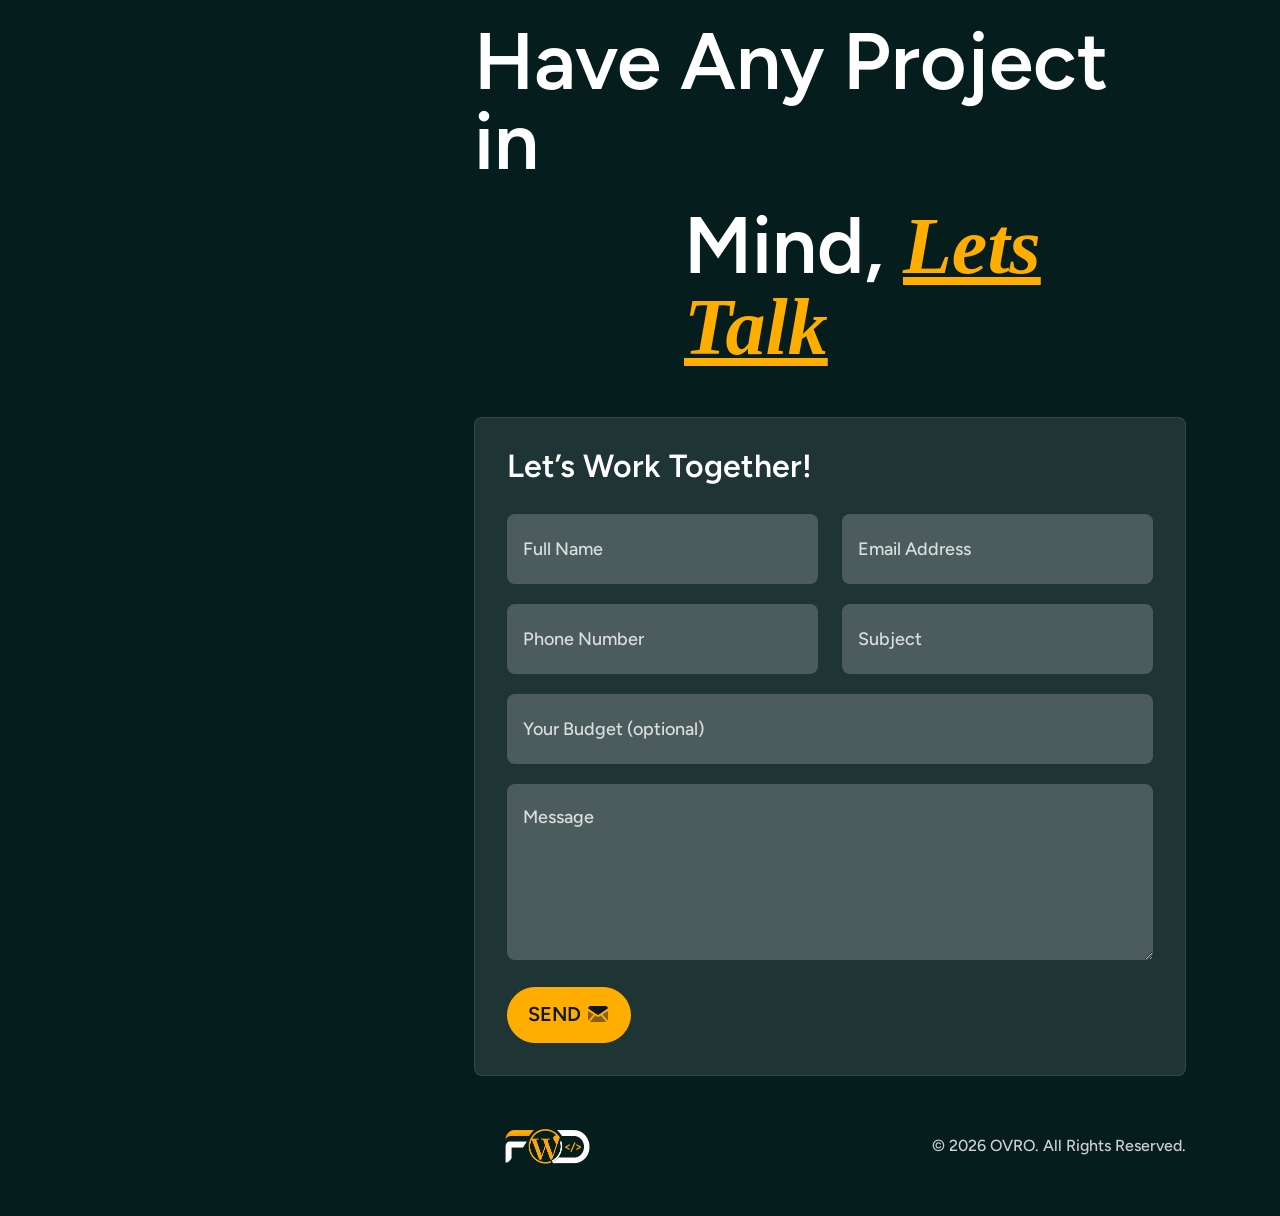
==== commit 531684fb: "updates" ====
--- a/index.html
+++ b/index.html
@@ -6,7 +6,7 @@
   <meta name="viewport" content="width=device-width, initial-scale=1.0">
   <title>Fayyaz Siddiqui | WordPress Developer & Front-End Web Developer</title>
 
-  <!--=====FAB ICON=======-->
+  <!--=====FAB ICON========-->
   <link rel="shortcut icon" href="assets/img/logo/fav-logo1.png" type="image/x-icon">
 
   <!--===== CSS LINK =======-->
